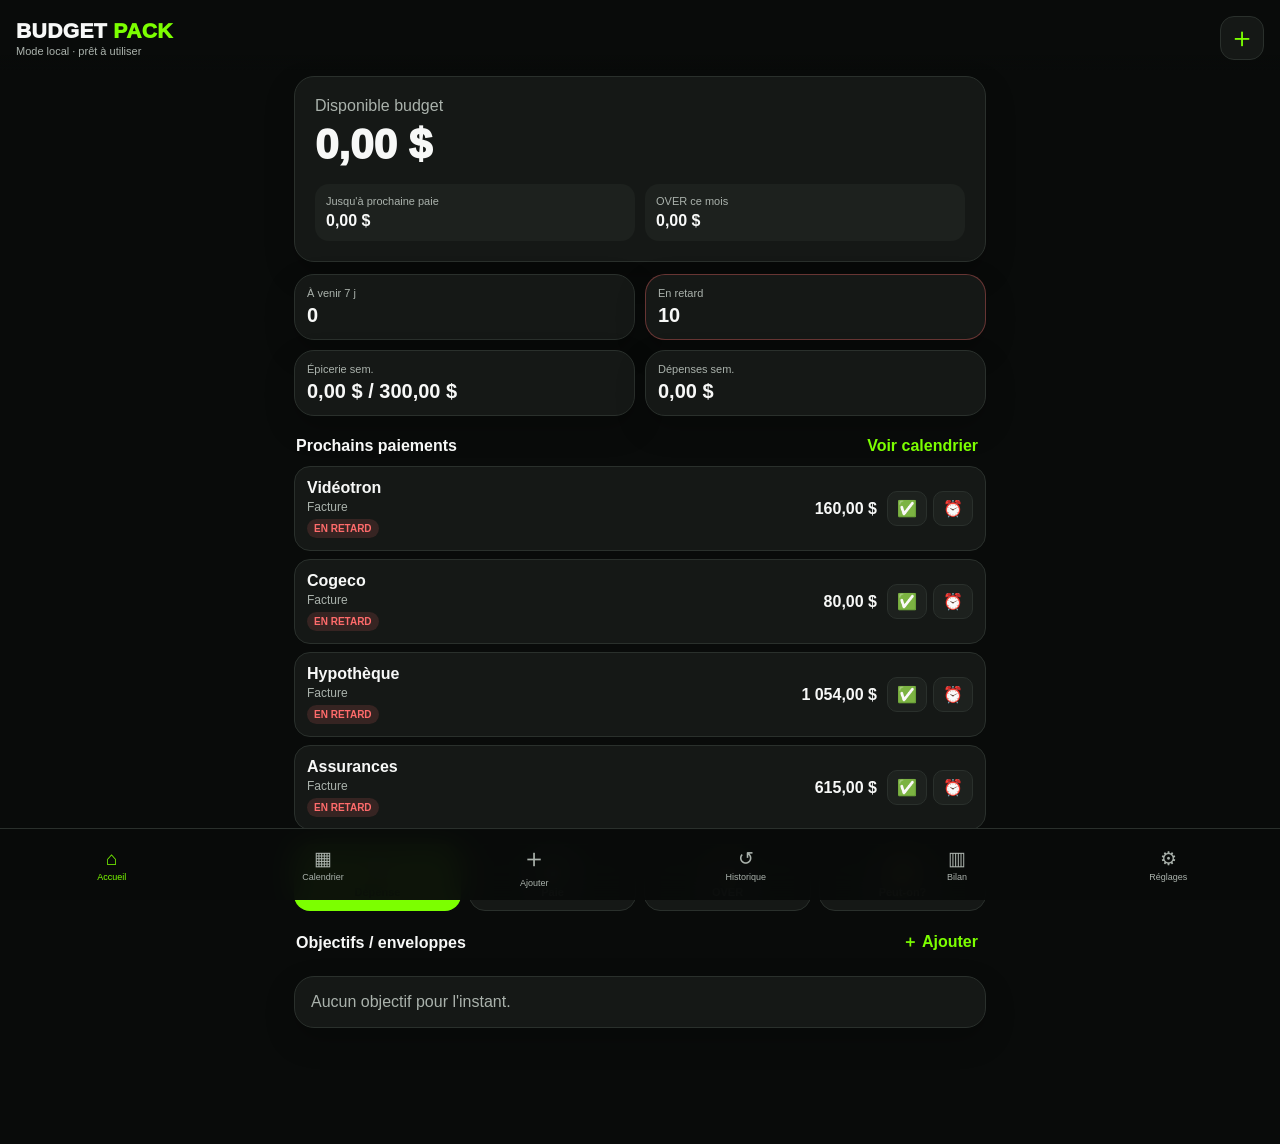
==== index.html @ ddf762c3 "Add files via upload" ====
<!doctype html>
<html lang="fr">
<head>
  <meta charset="utf-8">
  <meta name="viewport" content="width=device-width,initial-scale=1,viewport-fit=cover">
  <meta name="theme-color" content="#090b0a">
  <title>BUDGET PACK</title>
  <link rel="manifest" href="manifest.webmanifest">
  <link rel="apple-touch-icon" href="icon-192.png">
  <link rel="stylesheet" href="styles.css">
  <script src="https://cdn.onesignal.com/sdks/web/v16/OneSignalSDK.page.js" defer></script>
</head>
<body>
  <header class="topbar">
    <div>
      <div class="brand">BUDGET <span>PACK</span></div>
      <div id="syncLine" class="tiny">Mode local · prêt à utiliser</div>
    </div>
    <button class="iconBtn" id="quickExpenseBtn" aria-label="Ajouter une dépense">＋</button>
  </header>

  <main>
    <section class="page active" id="homePage">
      <div id="overdraftCard"></div>
      <div class="heroCard">
        <div class="muted">Disponible budget</div>
        <div class="heroAmount" id="budgetBalance">$0</div>
        <div class="heroGrid">
          <div><span>Jusqu'à prochaine paie</span><strong id="availableUntilPay">$0</strong></div>
          <div><span>OVER ce mois</span><strong id="overThisMonth">$0</strong></div>
        </div>
      </div>

      <div class="stats4">
        <div class="miniCard"><span>À venir 7 j</span><strong id="bills7">0</strong></div>
        <div class="miniCard dangerSoft"><span>En retard</span><strong id="lateCount">0</strong></div>
        <div class="miniCard"><span>Épicerie sem.</span><strong id="groceryWeek">$0</strong></div>
        <div class="miniCard"><span>Dépenses sem.</span><strong id="spendWeek">$0</strong></div>
      </div>

      <div class="sectionTitle"><span>Prochains paiements</span><button class="linkBtn" data-go="calendarPage">Voir calendrier</button></div>
      <div id="homeBills" class="stack"></div>

      <div class="actionGrid">
        <button class="actionBtn primary" data-add="expense">💸<span>Dépense</span></button>
        <button class="actionBtn" data-add="income">💵<span>Paie</span></button>
        <button class="actionBtn" data-add="over">⚡<span>OVER</span></button>
        <button class="actionBtn" id="affordBtn">🤔<span>Peut-on?</span></button>
      </div>
      <div class="sectionTitle"><span>Objectifs / enveloppes</span><button class="linkBtn" data-add="goal">＋ Ajouter</button></div>
      <div id="homeGoals" class="stack"></div>
    </section>

    <section class="page" id="calendarPage">
      <div class="sectionTitle"><span>Calendrier</span><button class="smallBtn" id="addBillBtn">＋ Facture</button></div>
      <div class="segmented" id="calendarRange">
        <button class="active" data-days="14">14 jours</button>
        <button data-days="31">31 jours</button>
        <button data-days="62">2 mois</button>
      </div>
      <div id="calendarList" class="timeline"></div>
    </section>

    <section class="page" id="addPage">
      <div class="sectionTitle"><span>Ajouter</span></div>
      <div class="bigAddList">
        <button data-add="expense">💸 Ajouter une dépense <b>→</b></button>
        <button data-add="income">💵 Ajouter une paie <b>→</b></button>
        <button data-add="over">⚡ Ajouter de l'OVER <b>→</b></button>
        <button data-add="bill">🧾 Ajouter une facture <b>→</b></button>
        <button data-add="goal">🎯 Ajouter un objectif <b>→</b></button>
      </div>
      <div class="card">
        <h3>Dépenses rapides</h3>
        <div id="quickMerchants" class="chips"></div>
      </div>
    </section>

    <section class="page" id="historyPage">
      <div class="sectionTitle"><span>Historique</span></div>
      <div class="segmented" id="historyFilter">
        <button class="active" data-filter="all">Tout</button>
        <button data-filter="expense">Dépenses</button>
        <button data-filter="income">Paies</button>
        <button data-filter="bill">Factures</button>
      </div>
      <div id="historyList" class="stack"></div>
    </section>

    <section class="page" id="summaryPage">
      <div class="sectionTitle"><span>Bilan mensuel</span></div>
      <div class="monthNav">
        <button id="prevMonth">‹</button><strong id="summaryMonth"></strong><button id="nextMonth">›</button>
      </div>
      <div id="summaryCards" class="summaryGrid"></div>
      <div class="card"><h3>Catégories</h3><div id="categoryBreakdown"></div></div>
      <button class="fullBtn primary" id="shareSummary">🤖 Analyser mon mois avec ChatGPT</button>
      <button class="fullBtn" id="exportBtn">📤 Exporter mes données</button>
    </section>

    <section class="page" id="settingsPage">
      <div class="sectionTitle"><span>Paramètres</span></div>

      <div class="card">
        <h3>Compte budget</h3>
        <label>Solde de départ<input id="startBalance" inputmode="decimal" type="number" step="0.01"></label>
        <label>Date du solde<input id="startBalanceDate" type="date"></label>
        <label>Découvert autorisé<input id="overdraftLimit" inputmode="decimal" type="number" step="1"></label>
        <label>Budget épicerie / semaine<input id="groceryBudget" inputmode="decimal" type="number" step="1"></label>
      </div>

      <div class="card">
        <h3>Budgets par catégorie</h3>
        <div id="categoryBudgetList"></div>
        <button id="addCategoryBudgetBtn" class="fullBtn">＋ Ajouter un budget mensuel</button>
      </div>

      <div class="card">
        <h3>Rappels anti-oubli</h3>
        <label class="switchRow"><span>Résumé le dimanche</span><input id="sundayReminder" type="checkbox"></label>
        <label class="switchRow"><span>Rappel la veille</span><input id="dayBeforeReminder" type="checkbox"></label>
        <label class="switchRow"><span>Rappel quotidien si en retard</span><input id="lateReminder" type="checkbox"></label>
        <label>Heure des rappels<input id="reminderHour" type="number" min="0" max="23"></label>
      </div>

      <div class="card">
        <h3>Historique</h3>
        <select id="historyMonths">
          <option value="12">12 mois détaillés</option>
          <option value="24">24 mois détaillés</option>
          <option value="always">Toujours</option>
        </select>
        <p class="muted small">Les mois plus vieux sont archivés en résumé plutôt qu'effacés.</p>
      </div>

      <div class="card">
        <h3>Apparence — personnelle à ce téléphone</h3>
        <div class="themeGrid">
          <button data-theme="beast">🟢 BEAST</button><button data-theme="rose">🌸 Rose</button>
          <button data-theme="violet">💜 Violet</button><button data-theme="blue">🌊 Bleu</button>
          <button data-theme="light">🤍 Clair</button><button data-theme="dark">🌑 Noir</button>
        </div>
        <label>Couleur personnalisée<input id="customAccent" type="color" value="#7CFF00"></label>
      </div>

      <div class="card">
        <h3>Budget partagé iPhone + Samsung</h3>
        <div id="cloudStatus" class="statusBox">Pas encore connecté — l'app fonctionne localement.</div>
        <label>Adresse du serveur gratuit Cloudflare<input id="apiUrl" placeholder="https://budget-pack-api....workers.dev"></label>
        <label>Ton prénom / nom affiché<input id="memberName" placeholder="Francis"></label>
        <div class="twoBtns">
          <button id="createFamilyBtn" class="fullBtn primary">Créer notre budget partagé</button>
          <button id="leaveCloudBtn" class="fullBtn">Déconnecter ce téléphone</button>
        </div>
        <label>Code pour rejoindre<input id="joinCode" maxlength="8" placeholder="ABC123"></label>
        <button id="joinFamilyBtn" class="fullBtn">Rejoindre le budget</button>
      </div>

      <div class="card">
        <h3>Notifications</h3>
        <label>OneSignal App ID<input id="oneSignalAppId" placeholder="xxxxxxxx-xxxx-xxxx-xxxx-xxxxxxxxxxxx"></label>
        <button id="enablePushBtn" class="fullBtn primary">🔔 Activer les notifications</button>
        <p class="muted small">Sur iPhone, l'app doit être ajoutée à l'écran d'accueil pour recevoir le Web Push.</p>
      </div>

      <div class="card">
        <h3>Gestion</h3>
        <button id="seedBtn" class="fullBtn">Remettre les factures de départ</button>
        <button id="importBtn" class="fullBtn">📥 Importer une sauvegarde</button>
        <input id="importFile" type="file" accept="application/json" hidden>
      </div>
    </section>
  </main>

  <nav class="bottomNav">
    <button class="active" data-page="homePage">⌂<span>Accueil</span></button>
    <button data-page="calendarPage">▦<span>Calendrier</span></button>
    <button data-page="addPage" class="navAdd">＋<span>Ajouter</span></button>
    <button data-page="historyPage">↺<span>Historique</span></button>
    <button data-page="summaryPage">▥<span>Bilan</span></button>
    <button data-page="settingsPage">⚙<span>Réglages</span></button>
  </nav>

  <div class="modalBackdrop hidden" id="modalBackdrop">
    <div class="modal" id="modal"></div>
  </div>
  <div id="toast" class="toast hidden"></div>

  <script src="app.js"></script>
</body>
</html>
---- styles.css ----
:root{
  --bg:#090b0a;--card:#151816;--card2:#1d211e;--line:#2a302c;--text:#f7f8f7;--muted:#aab2ac;
  --accent:#7CFF00;--accentText:#081000;--danger:#ff6b6b;--warn:#ffb84d;--ok:#63d987;--shadow:0 12px 30px rgba(0,0,0,.22)
}
*{box-sizing:border-box}html{background:var(--bg)}body{margin:0;background:var(--bg);color:var(--text);font-family:-apple-system,BlinkMacSystemFont,"Segoe UI",sans-serif;padding-bottom:92px;min-height:100vh}
button,input,select,textarea{font:inherit}button{cursor:pointer}.topbar{position:sticky;top:0;z-index:20;display:flex;justify-content:space-between;align-items:center;padding:16px 16px 10px;background:linear-gradient(var(--bg) 78%,transparent)}
.brand{font-weight:950;letter-spacing:.4px;font-size:21px}.brand span{color:var(--accent)}.tiny{font-size:11px;color:var(--muted);margin-top:2px}.iconBtn{width:44px;height:44px;border-radius:14px;border:1px solid var(--line);background:var(--card);color:var(--accent);font-size:28px}
main{max-width:720px;margin:auto;padding:6px 14px 24px}.page{display:none}.page.active{display:block}.heroCard,.card,.miniCard{background:var(--card);border:1px solid var(--line);border-radius:20px;box-shadow:var(--shadow)}.heroCard{padding:20px;margin-bottom:12px}.muted{color:var(--muted)}.small{font-size:12px}.heroAmount{font-size:42px;font-weight:950;line-height:1.1;margin:7px 0 16px}.heroGrid{display:grid;grid-template-columns:1fr 1fr;gap:10px}.heroGrid div{background:var(--card2);border-radius:14px;padding:11px}.heroGrid span,.miniCard span{display:block;color:var(--muted);font-size:11px;margin-bottom:5px}.heroGrid strong{font-size:16px}.stats4{display:grid;grid-template-columns:1fr 1fr;gap:10px}.miniCard{padding:12px}.miniCard strong{font-size:20px}.dangerSoft{border-color:rgba(255,107,107,.35)}.sectionTitle{display:flex;justify-content:space-between;align-items:center;margin:20px 2px 10px;font-weight:900}.linkBtn,.smallBtn{border:0;background:transparent;color:var(--accent);font-weight:800}.smallBtn{background:var(--card);border:1px solid var(--line);padding:8px 10px;border-radius:12px}.stack{display:flex;flex-direction:column;gap:8px}.billRow,.historyRow,.timelineRow{background:var(--card);border:1px solid var(--line);border-radius:16px;padding:12px;display:flex;align-items:center;gap:10px}.billMain,.historyMain{min-width:0;flex:1}.billTitle,.historyTitle{font-weight:800;white-space:nowrap;overflow:hidden;text-overflow:ellipsis}.sub{font-size:12px;color:var(--muted);margin-top:3px}.amount{font-weight:900;white-space:nowrap}.badge{display:inline-block;font-size:10px;font-weight:900;border-radius:999px;padding:4px 7px;margin-top:5px;background:var(--card2);color:var(--muted)}.badge.red{background:rgba(255,107,107,.14);color:var(--danger)}.badge.orange{background:rgba(255,184,77,.14);color:var(--warn)}.badge.green{background:rgba(99,217,135,.14);color:var(--ok)}.rowActions{display:flex;gap:6px}.rowActions button{border:1px solid var(--line);background:var(--card2);color:var(--text);border-radius:10px;padding:7px 9px}.actionGrid{display:grid;grid-template-columns:1fr 1fr 1fr 1fr;gap:8px;margin-top:14px}.actionBtn{border:1px solid var(--line);background:var(--card);color:var(--text);border-radius:16px;padding:12px 6px;font-size:21px}.actionBtn span{display:block;font-size:11px;margin-top:5px;font-weight:800}.primary{background:var(--accent)!important;color:var(--accentText)!important;border-color:transparent!important;font-weight:900}.segmented{display:flex;background:var(--card);border:1px solid var(--line);padding:4px;border-radius:14px;overflow:auto}.segmented button{flex:1;border:0;background:transparent;color:var(--muted);padding:8px;border-radius:10px;white-space:nowrap}.segmented button.active{background:var(--card2);color:var(--text);font-weight:850}.timeline{margin-top:12px;display:flex;flex-direction:column;gap:8px}.timelineDate{width:56px;text-align:center;font-weight:900;font-size:12px}.timelineDate b{display:block;font-size:20px}.bigAddList{display:flex;flex-direction:column;gap:8px}.bigAddList button{border:1px solid var(--line);background:var(--card);color:var(--text);padding:17px;border-radius:16px;text-align:left;font-weight:850;font-size:16px;display:flex;justify-content:space-between}.card{padding:16px;margin-top:12px}.card h3{margin:0 0 13px}.chips{display:flex;flex-wrap:wrap;gap:8px}.chip{border:1px solid var(--line);background:var(--card2);color:var(--text);border-radius:999px;padding:9px 11px;font-size:12px}.monthNav{display:grid;grid-template-columns:44px 1fr 44px;align-items:center;text-align:center;margin:5px 0 12px}.monthNav button{border:1px solid var(--line);background:var(--card);color:var(--text);border-radius:12px;font-size:24px}.summaryGrid{display:grid;grid-template-columns:1fr 1fr;gap:9px}.summaryCell{background:var(--card);border:1px solid var(--line);border-radius:16px;padding:13px}.summaryCell span{font-size:11px;color:var(--muted);display:block}.summaryCell strong{display:block;margin-top:5px;font-size:20px}.catRow{margin:10px 0}.catTop{display:flex;justify-content:space-between;font-size:12px}.bar{height:7px;background:var(--card2);border-radius:999px;overflow:hidden;margin-top:5px}.bar i{display:block;height:100%;background:var(--accent);border-radius:999px}.fullBtn{width:100%;border:1px solid var(--line);background:var(--card);color:var(--text);padding:13px;border-radius:14px;margin-top:8px;font-weight:850}.twoBtns{display:grid;grid-template-columns:1fr 1fr;gap:8px}label{display:block;color:var(--muted);font-size:12px;margin:10px 0}input,select,textarea{width:100%;margin-top:6px;border:1px solid var(--line);background:var(--card2);color:var(--text);border-radius:12px;padding:12px;outline:none}textarea{min-height:86px;resize:vertical}.switchRow{display:flex;align-items:center;justify-content:space-between;gap:12px}.switchRow input{width:auto;transform:scale(1.15);margin:0}.themeGrid{display:grid;grid-template-columns:1fr 1fr;gap:8px}.themeGrid button{border:1px solid var(--line);background:var(--card2);color:var(--text);border-radius:12px;padding:11px}.statusBox{padding:10px;border-radius:12px;background:var(--card2);font-size:12px;color:var(--muted)}.overdraft{border:1px solid rgba(255,107,107,.5);background:rgba(255,107,107,.1);border-radius:16px;padding:13px;margin-bottom:10px}.overdraft strong{color:var(--danger)}.bottomNav{position:fixed;left:0;right:0;bottom:0;z-index:30;display:grid;grid-template-columns:repeat(6,1fr);padding:7px max(6px,env(safe-area-inset-left)) calc(7px + env(safe-area-inset-bottom));background:rgba(9,11,10,.96);border-top:1px solid var(--line);backdrop-filter:blur(14px)}.bottomNav button{border:0;background:transparent;color:var(--muted);font-size:19px;padding:5px 1px}.bottomNav button span{display:block;font-size:9px;margin-top:2px}.bottomNav button.active{color:var(--accent)}.navAdd{font-size:26px!important}.modalBackdrop{position:fixed;inset:0;background:rgba(0,0,0,.72);z-index:50;display:flex;align-items:flex-end;justify-content:center}.modalBackdrop.hidden,.toast.hidden{display:none}.modal{width:min(720px,100%);max-height:88vh;overflow:auto;background:var(--bg);border:1px solid var(--line);border-radius:22px 22px 0 0;padding:16px 16px calc(18px + env(safe-area-inset-bottom))}.modalHeader{display:flex;justify-content:space-between;align-items:center}.modalHeader h2{margin:0}.closeBtn{border:0;background:var(--card);color:var(--text);width:38px;height:38px;border-radius:12px}.formGrid{display:grid;grid-template-columns:1fr 1fr;gap:8px}.formGrid .span2{grid-column:1/-1}.toast{position:fixed;z-index:80;left:50%;bottom:100px;transform:translateX(-50%);background:var(--text);color:var(--bg);border-radius:999px;padding:10px 14px;font-size:12px;font-weight:850;box-shadow:var(--shadow)}.dangerText{color:var(--danger)!important}.okText{color:var(--ok)!important}.warnText{color:var(--warn)!important}
@media(max-width:430px){.heroAmount{font-size:37px}.actionGrid{grid-template-columns:1fr 1fr 1fr 1fr}.actionBtn{font-size:19px;padding:11px 3px}.bottomNav button span{font-size:8px}.twoBtns{grid-template-columns:1fr}}
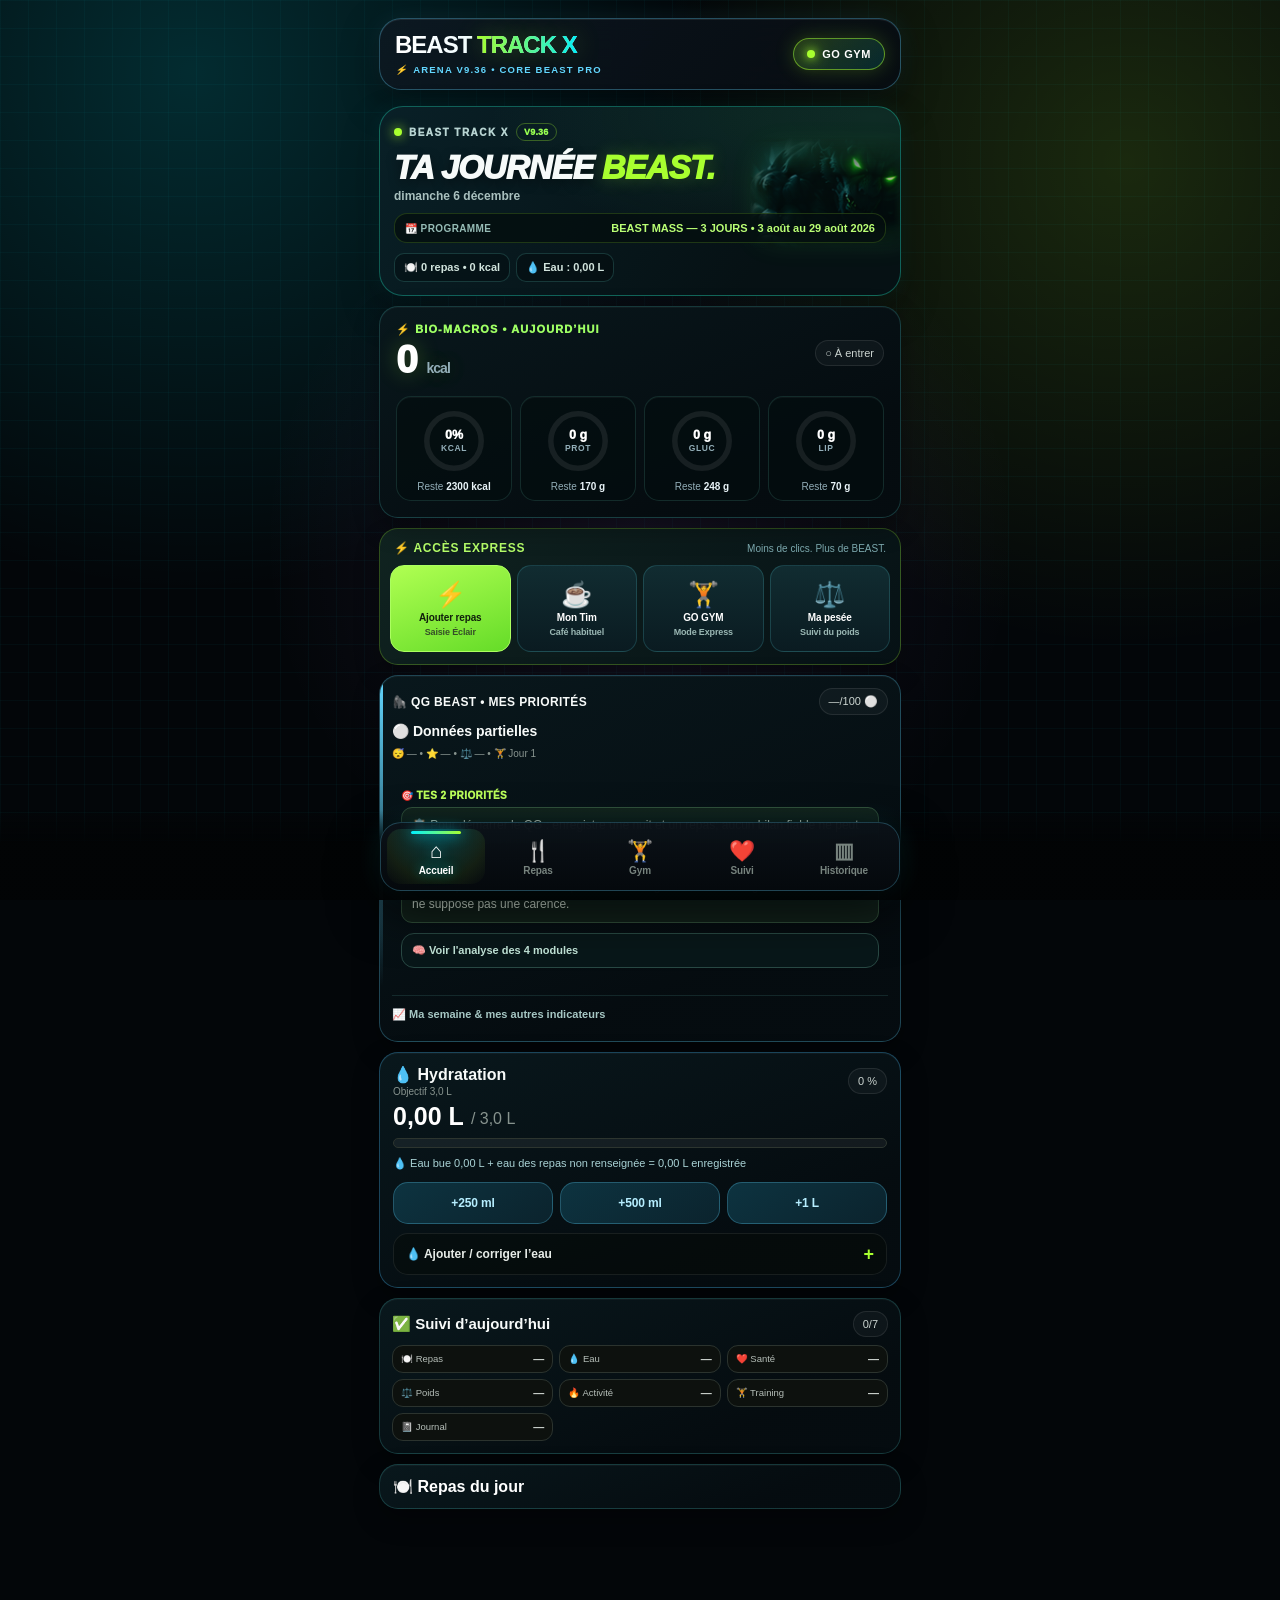
==== commit dfb98836: "Add files via upload" ====
--- a/index.html
+++ b/index.html
@@ -1,191 +1,10095 @@
 <!doctype html>
 <html lang="fr">
 <head>
-  <meta charset="utf-8">
-  <meta name="viewport" content="width=device-width,initial-scale=1,viewport-fit=cover">
-  <meta name="theme-color" content="#090b0a">
-  <title>BUDGET PACK</title>
-  <link rel="manifest" href="manifest.webmanifest">
-  <link rel="apple-touch-icon" href="icon-192.png">
-  <link rel="stylesheet" href="styles.css">
-  <script src="https://cdn.onesignal.com/sdks/web/v16/OneSignalSDK.page.js" defer></script>
-</head>
+<meta charset="utf-8">
+<meta name="viewport" content="width=device-width,initial-scale=1,viewport-fit=cover">
+<meta name="theme-color" content="#090b0a">
+<meta name="apple-mobile-web-app-title" content="BEAST TRACK">
+<meta name="mobile-web-app-capable" content="yes">
+<meta name="apple-mobile-web-app-capable" content="yes">
+<link rel="icon" type="image/png" href="./beast-icon.png?v=729">
+<link rel="apple-touch-icon" href="./beast-icon.png?v=729">
+<title>BEAST TRACK X — V9.36 CORE DANS ACTIVITÉS + BILANS</title>
+<!-- Lecteur code-barres gratuit chargé seulement à l’ouverture du scanner : saisie locale autonome. -->
+<style>
+:root{--blue:#49a7ff;--orange:#ffad3c;--red:#ff7d7d}
+*{box-sizing:border-box}body{margin:0;font-family:-apple-system,BlinkMacSystemFont,"Segoe UI",sans-serif}
+.app{margin:auto;min-height:100vh;padding:calc(18px + env(safe-area-inset-top)) 16px calc(98px + env(safe-area-inset-bottom))}
+h1{font-size:28px;margin:0 0 20px;font-weight:900}h1 span{color:var(--green)}h2{font-size:23px;margin:8px 0 14px}h3{margin:0 0 10px}
+.muted{color:var(--muted)}.big{font-weight:900;color:var(--green)}
+.macros{display:grid;grid-template-columns:repeat(3,1fr);margin-top:12px}.macro{border:1px solid #272c29;text-align:center}.macro b{display:block;margin-top:4px;font-size:18px}
+input,select,textarea{width:100%;margin-top:6px;font:inherit}
+textarea{min-height:118px;resize:vertical}
+label{display:block;font-size:12px;color:var(--muted);margin-top:10px}
+button,.btnlabel{width:100%;border:0;padding:14px;margin-top:12px;background:linear-gradient(90deg,var(--green),#9dff3c);color:#0a0c0a;text-align:center;display:block}.danger{border:1px solid #573030}
+.page{display:none}.page.active{display:block}
+.meal{display:flex;justify-content:space-between;gap:10px;border-bottom:1px solid #292f2b}.meal:last-child{border-bottom:0}
+.mealThumb{width:52px;height:52px;object-fit:cover;border:1px solid #2b312d;flex:none}
+.mealLeft{display:flex;gap:10px;align-items:center;min-width:0}.mealTxt{min-width:0}.mealTxt div{white-space:nowrap;overflow:hidden;text-overflow:ellipsis}
+nav{position:fixed;left:0;right:0;bottom:0;z-index:30}
+.nav{max-width:520px;margin:auto;display:grid}.nav button{margin:0}.nav i{font-style:normal;display:block}
+.photo{border:1px dashed #465047;border-radius:16px;padding:14px;text-align:center}.photo img{width:100%;max-height:330px;object-fit:cover;border-radius:14px;margin-top:12px;display:none}
+.photoActions{display:grid;grid-template-columns:1fr 1fr;gap:9px}.photoActions .btnlabel{margin-top:10px}.hiddenInput{display:none}
+#reader{width:100%;overflow:hidden;border-radius:16px;margin-top:12px;background:#0e100f}#reader video{border-radius:16px}
+.status{margin-top:10px;padding:10px;border-radius:12px;background:#101310;border:1px solid #2c332e;color:var(--muted);font-size:13px;line-height:1.35}
+.product{margin-top:12px;padding:13px;border-radius:14px;background:#101310;border:1px solid #2d342f;display:none}
+.two{display:grid;grid-template-columns:1fr 1fr;gap:9px}.three{display:grid;grid-template-columns:repeat(3,1fr);gap:8px}
+canvas{width:100%;height:170px;background:#0f1210;border-radius:14px}
+.toast{position:fixed;left:50%;bottom:104px;transform:translateX(-50%);padding:11px 14px;display:none;z-index:50;max-width:88%;text-align:center}
+.smallbtn{width:auto;padding:8px 10px;margin:0;border-radius:10px;font-size:12px}
+.note{font-size:12px;line-height:1.45;color:#bdc4bf;margin-top:10px}
+.step{display:flex;gap:10px;align-items:flex-start;padding:10px 0;border-bottom:1px solid #282e2a}.step:last-child{border-bottom:0}
+.num{width:28px;height:28px;border-radius:50%;display:grid;place-items:center;background:#26311f;color:var(--green);font-weight:900;flex:none}
+.codehint{font-family:ui-monospace,SFMono-Regular,Menlo,monospace;font-size:12px;background:#0d100e;border:1px solid #28302a;border-radius:10px;padding:10px;overflow-wrap:anywhere;color:#d8e1da}
+
+/* Training V7 */
+.row{display:flex;align-items:center;gap:10px}.between{justify-content:space-between}
+.seg{display:grid;grid-template-columns:1fr 1fr;gap:7px;border:1px solid #29302b;border-radius:15px;margin-top:10px}
+.seg button{margin:0;padding:11px 8px}
+.seg button.active{border:1px solid #3e5c2f}
+.dayTabs{display:flex;overflow:auto;padding:4px 0 8px;scrollbar-width:none}.dayTabs::-webkit-scrollbar{display:none}
+.dayTabs button{width:auto;white-space:nowrap;margin:0;padding:10px 13px}
+.exerciseCard{padding:14px;margin-bottom:12px}.exerciseMeta{margin-top:3px}
+
+.exerciseQuickInfo{margin-top:8px;display:flex;align-items:center;justify-content:space-between;gap:10px;padding:2px 0 4px;border:0;border-radius:0;background:transparent}
+.exerciseQuickTarget{display:flex;align-items:center;gap:10px;min-width:0}.exerciseQuickTarget svg{width:40px;height:40px;flex:0 0 40px}
+.exerciseQuickLabel{font-weight:900;white-space:nowrap;overflow:hidden;text-overflow:ellipsis}
+
+.realTarget{
+  position:relative;width:44px;height:44px;flex:0 0 44px;
+  overflow:hidden;border-radius:9px;background:#080b09;
+  border:1px solid #303832;box-shadow:inset 0 0 10px rgba(0,0,0,.7)
+}
+.realTarget img{
+  position:absolute;max-width:none;filter:grayscale(1) brightness(.65) contrast(1.35);
+  pointer-events:none;user-select:none
+}
+.realTarget.upper img{width:68px;height:auto;left:-12px;top:-1px}
+.realTarget.lower img{width:61px;height:auto;left:-8.5px;top:-44px}
+.realTarget.photoChest img{width:61px;height:auto;left:-8px;top:-6px;filter:none}
+.realTarget.photoShoulders img{width:62px;height:auto;left:-8px;top:-6px;filter:none}
+.realTarget.photoChest .hot,.realTarget.photoShoulders .hot{opacity:.88;filter:drop-shadow(0 0 2px rgba(255,72,55,.6));mix-blend-mode:screen}
+.realTarget .hot{
+  position:absolute;display:block;background:linear-gradient(135deg,#ff9a60,#ff443c);
+  opacity:.92;filter:drop-shadow(0 0 3px rgba(255,72,55,.78));
+  mix-blend-mode:screen
+}
+.realTarget .chestU{left:9px;top:15px;width:26px;height:8px;border-radius:50% 50% 42% 42%}
+.realTarget .chestM{left:8px;top:18px;width:28px;height:10px;border-radius:48%}
+.realTarget .shL{left:4px;top:14px;width:8px;height:9px;border-radius:55% 45% 50% 50%}
+.realTarget .shR{right:4px;top:14px;width:8px;height:9px;border-radius:45% 55% 50% 50%}
+.realTarget .armL{left:2px;top:21px;width:6px;height:11px;border-radius:55%}
+.realTarget .armR{right:2px;top:21px;width:6px;height:11px;border-radius:55%}
+.realTarget .foreL{left:2px;top:31px;width:5px;height:8px;border-radius:50%}
+.realTarget .foreR{right:2px;top:31px;width:5px;height:8px;border-radius:50%}
+.realTarget .upperBack{left:9px;top:14px;width:26px;height:9px;border-radius:45%}
+.realTarget .latL{left:7px;top:19px;width:8px;height:15px;border-radius:48% 35% 55% 48%}
+.realTarget .latR{right:7px;top:19px;width:8px;height:15px;border-radius:35% 48% 48% 55%}
+.realTarget .lowBack{left:14px;top:29px;width:16px;height:8px;border-radius:35%}
+.realTarget .abs{left:15px;top:23px;width:14px;height:14px;border-radius:30%}
+.realTarget .gluteL{left:10px;top:9px;width:10px;height:8px;border-radius:50%}
+.realTarget .gluteR{right:10px;top:9px;width:10px;height:8px;border-radius:50%}
+.realTarget .quadL{left:10px;top:13px;width:8px;height:18px;border-radius:45%}
+.realTarget .quadR{right:10px;top:13px;width:8px;height:18px;border-radius:45%}
+.realTarget .hamL{left:10px;top:13px;width:8px;height:18px;border-radius:45%}
+.realTarget .hamR{right:10px;top:13px;width:8px;height:18px;border-radius:45%}
+.realTarget .addL{left:17px;top:13px;width:4px;height:17px;border-radius:50%}
+.realTarget .addR{right:17px;top:13px;width:4px;height:17px;border-radius:50%}
+.realTarget .abdL{left:7px;top:10px;width:8px;height:10px;border-radius:55%}
+.realTarget .abdR{right:7px;top:10px;width:8px;height:10px;border-radius:55%}
+.realTarget .calfL{left:11px;top:29px;width:7px;height:13px;border-radius:50%}
+.realTarget .calfR{right:11px;top:29px;width:7px;height:13px;border-radius:50%}
+
+.realTarget.realPhoto img{
+  position:absolute!important;inset:0!important;
+  width:100%!important;height:100%!important;
+  object-fit:cover!important;filter:none!important;
+  max-width:none!important
+}
+
+
+.exerciseVideoBtn{width:auto;margin:0;padding:6px 10px;border-radius:10px;background:transparent;border:1px solid #323a35;color:#dfe4e0;font-size:12px;font-weight:900;white-space:nowrap}
+.exerciseTitleBlock{display:flex;flex-direction:column;gap:2px;min-width:0}
+.exerciseHeadActions{display:flex;align-items:center;gap:8px}
+.exerciseTopVideoBtn{width:auto;margin:0;padding:6px 10px;border-radius:10px;background:transparent;border:1px solid #323a35;color:#dfe4e0;font-size:12px;font-weight:900;white-space:nowrap}
+.exerciseStats{font-size:12px;margin-top:9px}
+
+.beastRankCard{margin-top:8px;padding:9px 10px;border-radius:12px;border:1px solid #4e451c;line-height:1.35}
+.beastRankTop{display:flex;align-items:center;justify-content:space-between;gap:8px}
+.beastRankName{font-weight:900}
+.beastRankMeta{font-size:10px;color:#cbd2cd;margin-top:3px}
+.beastRankBar{border-radius:999px;overflow:hidden;margin-top:7px}
+.beastRankBar i{display:block;height:100%}
+.beastRankNext{font-size:9px;color:var(--muted);margin-top:5px}
+
+
+.exerciseInfoBtn{
+  width:100%;margin-top:9px;padding:10px 12px;border-radius:13px;
+  border:1px solid #304034;background:#0d120e;color:var(--green);
+  font-weight:900;font-size:12px;display:flex;align-items:center;
+  justify-content:space-between;box-shadow:none
+}
+.exerciseInfoBtn:active{transform:scale(.995)}
+.exerciseInfoModal{
+  position:fixed;inset:0;z-index:9999;background:rgba(0,0,0,.78);
+  display:none;align-items:flex-end;justify-content:center;
+  padding:18px 10px max(18px,env(safe-area-inset-bottom));
+  backdrop-filter:blur(4px)
+}
+.exerciseInfoModal.show{display:flex}
+.exerciseInfoSheet{
+  width:min(680px,100%);max-height:88vh;overflow:auto;
+  background:linear-gradient(180deg,#111612,#090c0a);
+  border:1px solid #3b4c3e;border-radius:22px;padding:14px;
+  box-shadow:0 -15px 50px rgba(0,0,0,.55)
+}
+.exerciseInfoSheetHead{
+  position:sticky;top:-14px;z-index:2;margin:-14px -14px 12px;
+  padding:14px;background:rgba(12,16,13,.96);border-bottom:1px solid #273129;
+  display:flex;align-items:center;justify-content:space-between;gap:10px
+}
+.exerciseInfoSheetTitle{font-weight:1000;font-size:17px;line-height:1.15}
+.exerciseInfoClose{
+  width:38px;height:38px;border-radius:50%;padding:0;margin:0;
+  background:#171d18;border:1px solid #39443b;color:#fff;font-size:19px
+}
+.exerciseDemoCard,.exerciseTargetCard{
+  border:1px solid #2d382f;border-radius:16px;padding:10px;background:#0e120f
+}
+.exerciseDemoHead{display:flex;align-items:center;justify-content:space-between;gap:8px;margin-bottom:8px}
+.exerciseDemoHead b{font-size:12px}
+.exerciseDemoBadge{font-size:10px;color:#cbd2cd;border:1px solid #354038;border-radius:999px;padding:4px 7px}
+.exerciseDemo{position:relative;width:100%;aspect-ratio:16/10;border-radius:13px;overflow:hidden;background:#070907;border:1px solid #202721}
+.exerciseDemo img{width:100%;height:100%;display:block;object-fit:contain;background:#070907}
+.exerciseDemoFallback{width:100%;height:100%;display:grid;place-items:center;background:linear-gradient(180deg,#0d120e,#090c0a);color:#dfe4e0;font-size:12px;text-align:center;padding:10px}
+.exerciseDemoPulse{position:absolute;left:10px;bottom:10px;background:rgba(0,0,0,.72);border:1px solid #486239;color:var(--green);font-weight:900;font-size:10px;padding:5px 8px;border-radius:999px}
+.exerciseTargetCard{margin-top:10px}
+.exerciseTargetTop{display:flex;align-items:center;justify-content:space-between;gap:8px;margin-bottom:8px}
+.exerciseTargetBody{display:grid;grid-template-columns:145px 1fr;gap:12px;align-items:center}
+.exerciseMuscleSvg{width:145px;height:145px;border-radius:13px;background:#090b0a;border:1px solid #202721}
+.zoneTags{display:flex;flex-wrap:wrap;gap:6px;margin:8px 0 0}
+.zoneTag{font-size:10px;padding:5px 8px;border-radius:999px;background:#162116;border:1px solid #355136;color:#e9f7e4}
+.exerciseTargetText{font-size:12px;line-height:1.48;color:#d9dedb}
+.exerciseTargetText strong{color:var(--green)}
+.exerciseCue{margin-top:9px;padding:10px 11px;border-radius:13px;background:#101310;border:1px solid #2c332e;font-size:11px;line-height:1.45}
+.exerciseCue strong{color:var(--green)}
+@media(max-width:430px){
+  .exerciseTargetBody{grid-template-columns:120px 1fr;gap:9px}
+  .exerciseMuscleSvg{width:120px;height:120px}
+}
+
+
+
+.exerciseAthleteSwitch{display:grid;grid-template-columns:1fr 1fr;gap:4px;border:1px solid #303831;border-radius:999px;padding:3px;min-width:135px}
+.exerciseAthleteSwitch button{margin:0;padding:7px 9px;border-radius:999px;font-size:11px}
+.exerciseAthleteSwitch button.active{border:1px solid #41612f}
+
+.setHeader,.setRow{display:grid;grid-template-columns:42px 1fr 1fr;gap:8px;align-items:center}.setRow input{margin:0}.setNo{text-align:center}
+.timer{display:grid;grid-template-columns:repeat(3,1fr);gap:7px;margin-top:10px}.timer button{margin:0;padding:10px 6px;background:#202520;color:white;border:1px solid #343b36}.timerDisplay{text-align:center;font-size:26px;font-weight:900;color:var(--green);margin-top:9px}
+.historyWorkout{padding:12px 0;border-bottom:1px solid #292f2b}.historyWorkout:last-child{border-bottom:0}.historyWorkout summary{cursor:pointer;list-style:none}.historyWorkout summary::-webkit-details-marker{display:none}
+.historyExercise{padding:8px 0;border-top:1px solid #252b27;margin-top:8px}.pill{display:inline-block;font-size:11px}
+.importHelp{font-size:11px;line-height:1.45;color:#b6beb8;margin-top:8px}.memoryBar{height:7px;border-radius:999px;background:#0e110f;border:1px solid #292f2b;overflow:hidden;margin-top:8px}.memoryBar i{display:block;height:100%;width:0;background:var(--green)}
+
+/* Supersets */
+.supersetGroup{border:2px solid #4d702f;background:#11160f;border-radius:20px;padding:10px;margin-bottom:14px}
+.supersetHead{display:flex;justify-content:space-between;align-items:center;gap:8px;padding:2px 3px 10px}
+.supersetBadge{display:inline-block;background:#263b1d;border:1px solid #577f38;color:var(--green);border-radius:999px;padding:6px 10px;font-size:12px;font-weight:900}
+.supersetGroup .exerciseCard{margin-bottom:10px;border-color:#35442f}
+.supersetGroup .exerciseCard:last-of-type{margin-bottom:8px}
+.supersetRest{margin-top:4px;background:#202b1c;color:var(--green);border:1px solid #4a6638}
+
+
+/* MODE SÉANCE V7.50 COMPACT */
+.trainingViewSeg{margin-top:6px}
+.sessionModeNav{margin:0 0 12px}
+.sessionStickyBar{position:sticky;top:8px;z-index:20;display:grid;grid-template-columns:auto 1fr auto;gap:8px;align-items:center;backdrop-filter:blur(10px);-webkit-backdrop-filter:blur(10px);padding:8px}
+.sessionStickyBar button{margin:0;width:auto;min-width:78px;padding:10px 9px}
+.sessionStickyBar button:disabled{opacity:.32}
+.sessionModeCenter{text-align:center;min-width:0}
+.sessionModeCenter b{display:block}
+.sessionModeCenter span{display:block;white-space:nowrap;overflow:hidden;text-overflow:ellipsis;margin-top:2px}
+.sessionJump{margin-top:7px;border:1px solid #29342b;border-radius:13px;padding:8px 10px}
+.sessionJump summary{cursor:pointer;list-style:none;font-size:11px;font-weight:900;color:#dce2dd}.sessionJump summary::-webkit-details-marker{display:none}
+.sessionJumpGrid{display:grid;grid-template-columns:1fr;gap:6px;margin-top:8px}
+.sessionJumpGrid button{margin:0;text-align:left;border:1px solid #303a32;padding:9px 10px;font-size:11px}
+.sessionModeBottom{display:grid;grid-template-columns:1fr auto 1fr;gap:8px;align-items:center;margin:10px 0 4px}
+.sessionModeBottom button{margin:0}.sessionModeBottom span{text-align:center;font-size:11px;color:var(--muted);font-weight:900}
+.sessionAthleteBottom{margin:12px 0 8px;padding:10px;background:#101411;border:1px solid #303a32;border-radius:16px}
+.sessionAthleteBottomLabel{font-size:10px;color:var(--muted);margin-bottom:7px;text-align:center}
+.sessionAthleteBottom .seg{margin:0}
+.sessionAthleteBottom .seg button{margin:0;padding:12px 10px;font-size:13px}
+.sessionAthleteBottom .seg button.active{background:#263b1d;color:var(--green);border-color:#557b38}
+@media(max-width:430px){.sessionStickyBar button{min-width:68px;font-size:11px;padding:9px 6px}}
+
+/* Type de charge V7.4 */
+.loadBox{margin-top:9px;padding:10px;border:1px solid #2d352f;border-radius:12px}
+.loadBox details summary{cursor:pointer;list-style:none}.loadBox details summary::-webkit-details-marker{display:none}
+.loadBox select,.loadBox input{margin-top:5px}
+.loadHint{font-size:11px;color:#c9d1cb;margin-top:7px;line-height:1.4}.compactNote{min-height:74px}
+.loadTotal{grid-column:2/4;margin-top:-2px;padding-left:2px}
+
+/* BEAST COACH V7.28 */
+.todayCoach{background:linear-gradient(135deg,#151b13,#0d110e);border:1px solid #3b4c34}
+.todayCoachGrid{display:grid;grid-template-columns:1fr 1fr;gap:8px;margin-top:10px}
+.todayCoachBox{background:#0c100d;border:1px solid #29342b;border-radius:13px;padding:10px}
+.todayCoachBox span{display:block;font-size:10px;color:var(--muted);margin-bottom:4px}
+.todayCoachBox b{font-size:13px}
+.progressAdvice{margin-top:9px;padding:9px 10px;border-radius:12px;border:1px solid #3a5332;font-size:11px;line-height:1.45;color:#e5ebe6}
+.progressAdvice strong{color:var(--green)}
+.coachCue{margin-top:9px;padding:10px 11px;border-radius:12px;border:1px solid #554719;font-size:11px;line-height:1.5;color:#f2ecd1}
+.coachCue strong{color:#ffd45b}
+.coachCueCompact{padding:0;overflow:hidden}
+.coachCueCompact summary{cursor:pointer;list-style:none;padding:9px 11px;font-weight:900;color:#ffd45b;display:flex;align-items:center;justify-content:space-between}
+.coachCueCompact summary::-webkit-details-marker{display:none}
+.coachCueCompact summary:after{content:"＋";color:#9f9365;font-weight:700}
+.coachCueCompact[open] summary:after{content:"−"}
+.coachCueCompact .coachCueText{padding:0 11px 10px;color:#f2ecd1;line-height:1.45}
+.exerciseMonthProgress{margin-top:8px;padding:10px 11px;border-radius:12px;background:#0e1820;border:1px solid #29495e;font-size:11px;line-height:1.5;color:#dcecf6}
+.exerciseMonthProgress strong{color:#67c7ff}
+.monthProgressCard{background:linear-gradient(135deg,#121813,#0c100d);border:1px solid #3a4938}
+.monthPlanList{display:grid;gap:7px;margin-top:10px}
+.monthPlanItem{padding:10px 11px;border-radius:12px;background:#0c100d;border:1px solid #2c352e;font-size:11px;line-height:1.45;color:#dce2dd}
+.monthPlanItem.active{border-color:#6aa83c;background:#172213;box-shadow:inset 3px 0 0 var(--green)}
+.monthPlanItem b{display:block;color:#fff;margin-bottom:3px}
+.monthPlanItem.active b{color:var(--green)}
+.rpeWrap{margin-top:10px}
+.rpeTitle{font-size:11px;color:var(--muted);margin-bottom:6px}
+.rpeBar{display:grid;grid-template-columns:repeat(4,1fr)}
+.rpeBtn{margin:0;padding:8px 4px;border:1px solid #303833;font-weight:900}
+.warmupBox{margin-top:9px;border:1px solid #364234;border-radius:12px;padding:8px 10px;font-size:11px;color:#d7ddd8;line-height:1.45}
+.warmupBox summary{cursor:pointer;color:#ffbd62;font-weight:900}
+.prTag{display:inline-block;margin-left:6px;padding:2px 6px;border-radius:999px;border:1px solid #8b6817;font-size:9px;font-weight:900}
+.sessionMetrics{margin:8px 0;padding:8px 10px;border-radius:11px;background:#101411;border:1px solid #2c342e;font-size:11px;color:#d1d8d2;line-height:1.5}
+.altBtn{width:auto;margin:0;padding:6px 8px;border-radius:10px;background:transparent;border:1px solid #323a35;color:#dfe4e0;font-size:11px;font-weight:900;white-space:nowrap}
+.altChoice{width:100%;margin-top:8px;text-align:left;background:#151b16;border:1px solid #354239;color:white;padding:11px 12px}
+.backupGrid{display:grid;grid-template-columns:1fr 1fr;gap:8px}
+.prCelebration{position:fixed;z-index:12000;left:50%;top:22%;transform:translate(-50%,-50%) scale(.7);opacity:0;background:linear-gradient(135deg,#302608,#151006);border:2px solid #ffd34f;color:#fff;border-radius:20px;padding:18px 24px;text-align:center;box-shadow:0 15px 60px rgba(0,0,0,.65);pointer-events:none;transition:.22s ease}
+.prCelebration.show{opacity:1;transform:translate(-50%,-50%) scale(1)}
+.prCelebration b{display:block;color:#ffd34f;font-size:24px;margin-bottom:3px}
+
+
+/* Activité + bilan hebdo V7.1 */
+.activityGrid{display:grid;grid-template-columns:1fr 1fr;gap:9px}
+.activityGrid .full{grid-column:1/-1}
+.activityTypes{display:grid;grid-template-columns:repeat(5,1fr);gap:6px;margin-top:8px}
+.activityTypeBtn{margin:0;padding:9px 4px;font-size:10px;white-space:nowrap}
+.activityTypeBtn.active{box-shadow:inset 0 0 0 1px #3d6420}
+.activityHint{font-size:10px;color:var(--muted);line-height:1.45;margin-top:7px}
+.activityMetric{font-weight:900;color:#f3f6f4}
+@media(max-width:430px){.activityTypes{grid-template-columns:repeat(3,1fr)}}
+.weekGrid{display:grid;grid-template-columns:repeat(2,1fr);gap:8px;margin-top:12px}
+.weekStat{background:#0f1210;border:1px solid #2a312c;border-radius:14px;padding:10px}
+.weekStat span{display:block;color:var(--muted);font-size:11px;margin-bottom:4px}.weekStat b{font-size:17px}.weekStat small{display:block;color:var(--muted);font-size:10px;line-height:1.3;margin-top:4px}
+.weekReport{margin-top:10px;padding:11px;background:#0e110f;border:1px solid #2b332d;border-radius:13px;font-size:12px;line-height:1.5;color:#d5ddd7}
+.activityToday{margin-top:10px;padding:10px;border-radius:12px;background:#101310;border:1px solid #2c332e;font-size:12px;line-height:1.45}
+.beastMode{background:linear-gradient(135deg,#191f17,#111510);border:1px solid #394734}
+.beastModeHero{font-size:22px;font-weight:900;color:var(--green);margin-top:4px}
+.beastModeLine{margin-top:8px;padding:9px 10px;border-radius:12px;background:#0e110f;border:1px solid #2b332d;font-size:12px;line-height:1.45}
+.fourWeekGrid{display:grid;grid-template-columns:repeat(2,1fr);gap:8px;margin-top:12px}
+
+/* Souplesse du soir — historique compatible V7.9 */
+.mobilityHero{background:linear-gradient(135deg,#171d15,#101310);border:1px solid #374631}
+.mobilityProgress{font-size:26px;font-weight:900;color:var(--green);margin-top:5px}
+.mobilityBar{height:9px;border-radius:999px;background:#0d100e;border:1px solid #2d352f;overflow:hidden;margin-top:10px}
+.mobilityBar i{display:block;height:100%;width:0;background:var(--green);transition:width .2s ease}
+.mobilityCard{background:linear-gradient(#191d1a,#121512);border:1px solid #2b322d;border-radius:18px;padding:14px;margin-bottom:12px}
+.mobilityCard.done{border-color:#496a36}
+.mobilityHead{display:flex;justify-content:space-between;gap:10px;align-items:flex-start}
+.mobilityTitle{font-size:17px;font-weight:900}
+.mobilityArea{font-size:11px;color:var(--muted);margin-top:3px}
+.mobilityTimer{font-size:30px;font-weight:900;color:var(--green);text-align:center;margin-top:10px}
+.mobilityInstruction{margin-top:10px;padding:10px;border-radius:12px;background:#0e110f;border:1px solid #2b332d;font-size:12px;line-height:1.5;color:#d5ddd7}
+.mobilityStatus{font-size:11px;color:#cbd2cd;margin-top:8px}
+.mobilityDone{color:var(--green);font-weight:900}
+.mobilityFigure{margin-top:12px;border-radius:20px;overflow:hidden;border:1px solid rgba(0,240,255,.32);background:linear-gradient(180deg,#060b16,#050911);min-height:190px;display:grid;place-items:center;box-shadow:0 14px 34px rgba(0,0,0,.55),0 0 24px rgba(124,255,0,.08)}
+.mobilityFigure img{display:block;width:100%;max-height:320px;object-fit:cover;background:#060b16}
+.segTabs{display:grid;grid-template-columns:1fr 1fr;gap:8px;margin:10px 0 12px}
+.segBtn{background:#111412;border:1px solid #2a302c;color:var(--text);border-radius:14px;padding:12px 10px;font-weight:900}
+.segBtn.active{border-color:#4c7d1e;background:#182111;color:#eaffd0;box-shadow:inset 0 0 0 1px rgba(124,255,0,.12)}
+.mobilityMini{display:flex;gap:8px;flex-wrap:wrap;margin-top:10px}.mobilityMini .pill{font-size:11px}
+.mobilitySessionNav .jumpGrid{display:grid;grid-template-columns:repeat(4,minmax(0,1fr));gap:8px;margin-top:8px}.mobilitySessionNav .jumpGrid button{padding:10px 8px;font-size:12px}.mobilitySessionNav .jumpGrid button.active{border-color:#4c7d1e;background:#182111;color:#eaffd0}
+
+
+/* Hydratation V7.33 */
+.waterCard{border:1px solid #30434a}
+.waterTop{display:flex;align-items:flex-end;gap:7px;margin-top:8px}
+.waterValue{font-weight:900;color:var(--blue)}
+.waterBar{border-radius:999px;border:1px solid #2d352f;overflow:hidden;margin-top:10px}
+.waterBar i{display:block;height:100%;width:0;background:var(--blue);transition:width .2s ease}
+.waterBtns{display:grid;grid-template-columns:repeat(3,1fr);gap:7px;margin-top:10px}
+.waterBtns button{margin:0;padding:11px 5px}
+.waterMini{display:grid;grid-template-columns:1fr 1fr;gap:7px;margin-top:7px}
+.waterMini button{margin:0;padding:9px 5px;font-size:11px}
+
+
+/* BEAST SMART V7.39 — Santé manuelle + correctifs intelligence */
+.remainingTitle{margin-top:13px;font-size:11px;color:var(--muted)}
+.remainingGrid{display:grid;grid-template-columns:repeat(4,1fr);margin-top:7px}
+.remainingBox{border:1px solid #29302b;padding:8px 5px;text-align:center;min-width:0}
+.remainingBox span{display:block;font-size:9px;color:var(--muted);white-space:nowrap;overflow:hidden;text-overflow:ellipsis}
+.remainingBox b{display:block;font-size:13px;margin-top:3px}
+.smartCard{background:linear-gradient(135deg,#181f14,#101410);border:1px solid #405338}
+.smartScoreRow{display:flex;align-items:center;gap:12px;margin-top:11px}
+.smartScore{width:74px;height:74px;border-radius:50%;display:grid;place-items:center;background:#0d120d;border:5px solid #38572b;box-shadow:inset 0 0 0 1px #1f2a20;flex:none}
+.smartScore b{font-size:22px;color:var(--green)}
+.smartScore small{display:block;font-size:8px;color:var(--muted);text-align:center;margin-top:-4px}
+.smartScoreText{font-size:12px;line-height:1.45;color:#d9e0da}
+.smartStreaks{display:flex;gap:6px;overflow:auto;margin-top:10px;padding-bottom:2px;scrollbar-width:none}
+.smartStreaks::-webkit-scrollbar{display:none}
+.smartStreak{white-space:nowrap;border:1px solid #344234;background:#101510;border-radius:999px;padding:6px 8px;font-size:10px;color:#e4e9e5}
+.smartBreakdown{display:grid;grid-template-columns:1fr 1fr;gap:7px;margin-top:10px}
+.smartBreakdown div{background:#0d110e;border:1px solid #29312b;border-radius:11px;padding:8px;font-size:10px;color:var(--muted)}
+.smartBreakdown b{display:block;color:#fff;font-size:13px;margin-top:2px}
+
+/* BEAST XP V7.58 — niveaux, missions et récompenses */
+.beastLevelCard{padding:0!important;overflow:hidden;border:1px solid #4a613c}
+.beastLevelCard>summary{list-style:none;cursor:pointer;display:flex;align-items:center;justify-content:space-between;gap:10px}
+.beastLevelCard>summary::-webkit-details-marker{display:none}
+.beastLevelCard>summary:after{content:'＋';color:var(--green);font-size:20px;font-weight:900;line-height:1;flex:none}
+.beastLevelCard[open]>summary:after{content:'−'}
+.beastLevelSummary{min-width:0;flex:1}.beastLevelSummary b{display:block;font-size:16px}.beastLevelSummary span{display:block;color:var(--muted);font-size:10px;margin-top:3px;white-space:nowrap;overflow:hidden;text-overflow:ellipsis}
+.beastLevelXpPill{border:1px solid #4c653d;background:#10150f;border-radius:999px;padding:7px 9px;font-size:11px;font-weight:900;color:var(--green);white-space:nowrap}
+.beastLevelBody{padding:0 14px 14px}
+.beastLevelHero{display:grid;grid-template-columns:1fr auto;gap:10px;align-items:end}
+.beastLevelName{font-size:23px;font-weight:950;line-height:1.05}.beastLevelName small{display:block;color:var(--muted);font-size:10px;margin-top:5px;font-weight:700}
+.beastTodayXp{font-size:12px;text-align:right}.beastTodayXp b{display:block;color:var(--green);font-size:20px}
+.beastXpTrack{height:10px;border-radius:999px;background:#0a0d0a;border:1px solid #2f3b2f;overflow:hidden;margin-top:10px}.beastXpTrack i{display:block;height:100%;width:0;background:var(--green);transition:width .2s ease}
+.beastXpMeta{display:flex;justify-content:space-between;gap:8px;margin-top:6px;color:var(--muted);font-size:9px}
+.beastMiniStats{display:grid;grid-template-columns:1fr 1fr;gap:7px;margin-top:10px}.beastMiniStat{background:#0c100c;border:1px solid #2d372e;border-radius:11px;padding:9px}.beastMiniStat span{display:block;color:var(--muted);font-size:9px}.beastMiniStat b{display:block;font-size:14px;margin-top:3px}
+.beastMissionBox{margin-top:10px;background:#11170f;border:1px solid #3f5c35;border-radius:13px;padding:10px}.beastMissionHead{display:flex;align-items:center;justify-content:space-between;gap:8px}.beastMissionHead b{font-size:13px}.beastMissionBonus{font-size:10px;color:var(--green);font-weight:900}
+.beastMissionList{display:grid;gap:6px;margin-top:8px}.beastMissionItem{display:flex;align-items:flex-start;gap:7px;font-size:11px;line-height:1.35}.beastMissionItem i{font-style:normal;width:18px;flex:none}.beastMissionItem.done{color:#dfffd0}.beastMissionItem.pending{color:#c6cec8}
+.beastXpDetails{display:grid;grid-template-columns:1fr 1fr;gap:6px;margin-top:8px}.beastXpItem{background:#0c100c;border:1px solid #29332a;border-radius:10px;padding:8px;font-size:9px;color:var(--muted)}.beastXpItem b{display:block;color:#fff;font-size:11px;margin-top:2px}.beastXpItem.done b{color:var(--green)}
+.beastRewardsList{display:grid;gap:7px;margin-top:8px}.beastRewardRow{background:#0c100c;border:1px solid #2c362d;border-radius:11px;padding:9px}.beastRewardTop{display:flex;align-items:flex-start;justify-content:space-between;gap:8px}.beastRewardTop b{font-size:11px}.beastRewardTop span{font-size:10px;color:var(--green);font-weight:900;white-space:nowrap}.beastRewardActions{display:flex;gap:6px;margin-top:7px}.beastRewardActions button{margin:0;padding:7px 8px;font-size:10px}.beastRewardLocked{color:var(--muted);font-size:9px;margin-top:5px}.beastRewardClaimed{color:#dfffd0;font-size:9px;margin-top:5px}
+.beastRewardAdd{display:grid;grid-template-columns:1fr 92px;gap:7px;margin-top:9px}.beastRewardAdd input{margin:0}.beastRewardAdd button{grid-column:1/-1;margin:0;padding:9px;font-size:11px}
+@media(max-width:390px){.beastLevelHero{grid-template-columns:1fr auto}.beastLevelName{font-size:20px}.beastXpDetails{grid-template-columns:1fr 1fr}}
+.quickCard{border:1px solid #394a33}
+.quickGrid{display:grid;grid-template-columns:1fr 1fr;gap:8px}
+.quickGrid .full{grid-column:1/-1}
+.quickGrid select,.quickGrid input{margin-top:4px}
+.shakePreview{margin-top:10px;padding:10px;border-radius:12px;background:#0d130f;border:1px solid #33503a;font-size:12px;line-height:1.45}
+.shakePreview b{color:var(--green)}
+.favoriteList{display:grid;gap:8px;margin-top:9px}
+.favoriteRow{border:1px solid #2d352f;padding:10px}
+.favoriteTop{display:flex;align-items:flex-start;justify-content:space-between;gap:8px}
+.favoriteActions{display:grid;grid-template-columns:1fr auto;gap:7px;margin-top:7px}
+.favoriteActions button{margin:0;padding:9px 7px;font-size:11px}
+
+/* REPAS COMPACT + CAFÉ V7.64 — formats Tim */
+.compactMealCard{padding:0;overflow:hidden}
+.compactMealDetails>summary{list-style:none;cursor:pointer;display:flex;align-items:center;justify-content:space-between;gap:10px}
+.compactMealDetails>summary::-webkit-details-marker{display:none}
+.compactMealDetails>summary:after{content:'＋';color:var(--green);font-size:21px;font-weight:900;line-height:1}
+.compactMealDetails[open]>summary:after{content:'−'}
+.compactMealTitle{min-width:0;flex:1}.compactMealTitle b{font-size:17px}.compactMealTitle .muted{font-size:10px;margin-top:3px}
+.compactMealBody{padding:0 16px 15px}
+.compactInner{margin-top:8px;background:#0e120f;border:1px solid #2d352f;border-radius:14px;padding:10px}
+.compactInner>summary{cursor:pointer;list-style:none;font-weight:900;font-size:12px;color:#eef2ef}
+.compactInner>summary::-webkit-details-marker{display:none}
+.compactInner>summary:after{content:' +';color:var(--green)}
+.compactInner[open]>summary:after{content:' −'}
+.coffeePreview{margin-top:10px;padding:10px;border-radius:12px;background:#0d130f;border:1px solid #51452f;font-size:12px;line-height:1.45}
+.coffeePreview b{color:var(--green)}
+.coffeePresetGrid{display:grid;grid-template-columns:repeat(2,1fr);gap:7px;margin-top:9px}
+.coffeePresetBtn{margin:0!important;padding:10px 8px!important;background:#171c18!important;color:#e9eeea!important;border:1px solid #303a32!important;font-size:11px!important}
+.coffeePresetBtn.active{background:#263b1d!important;color:var(--green)!important;border-color:#557b38!important}
+.coffeePresetBtn small{display:block;font-size:9px;color:var(--muted);font-weight:700;margin-top:2px}
+.coffeeManualNote{font-size:10px;color:var(--muted);line-height:1.4;margin-top:7px}
+.coffeeHint{font-size:10px;color:var(--muted);line-height:1.4;margin-top:8px}
+.historyMealBtns{display:flex;gap:6px;overflow:auto;margin-top:8px;padding-bottom:2px;scrollbar-width:none}
+.historyMealBtns::-webkit-scrollbar{display:none}
+.historyMealBtn{width:auto;white-space:nowrap;margin:0;padding:7px 9px;background:#151b16;color:#e7ece8;border:1px solid #354239;font-size:10px}
+.smartSettingsGrid{display:grid;grid-template-columns:1fr 1fr;gap:8px}
+.smartCalendarHead{display:grid;grid-template-columns:42px 1fr 42px;gap:7px;align-items:center}
+.smartCalendarHead button{margin:0;padding:9px 5px}
+.smartCalendarTitle{text-align:center;font-weight:900}
+.smartCalendarDow,.smartCalendarGrid{display:grid;grid-template-columns:repeat(7,1fr);gap:4px}
+.smartCalendarDow{margin-top:10px;color:var(--muted);font-size:9px;text-align:center}
+.smartCalendarGrid{margin-top:5px}
+.calDay{min-height:52px;border:1px solid #28302a;border-radius:10px;background:#0d100e;padding:5px 3px;text-align:center;overflow:hidden}
+.calDay.empty{visibility:hidden}
+.calDay.today{border-color:#5b813d;box-shadow:inset 0 0 0 1px #3c5f2d}
+.calNum{font-size:10px;font-weight:900;color:#cfd6d1}
+.calIcons{font-size:10px;line-height:1.25;margin-top:4px;word-break:break-word}
+.smartLegend{font-size:10px;color:var(--muted);line-height:1.5;margin-top:8px}
+@media(max-width:390px){.remainingGrid{grid-template-columns:1fr 1fr}.smartSettingsGrid{grid-template-columns:1fr 1fr}.calDay{min-height:48px}.calIcons{font-size:9px}}
+
+/* Apple Santé bridge — V7.36 */
+.healthCard{border-color:#303831;background:linear-gradient(180deg,#151a16,#111412)}
+.healthGrid{display:grid;grid-template-columns:1fr 1fr;margin-top:10px}
+.healthBox{padding:10px;border:1px solid #2c342e}
+.healthBox span{display:block;font-size:10px;color:var(--muted);margin-bottom:4px}
+.healthBox b{font-size:16px}
+.healthStatus{font-size:11px;line-height:1.45;margin-top:9px;color:#c4ccc6}
+.healthManual{margin-top:10px;padding:11px;border-radius:14px;background:#0d110e;border:1px solid #2b342d}
+.healthManual summary{cursor:pointer;list-style:none;font-weight:900;color:var(--green);font-size:12px}
+.healthManual summary::-webkit-details-marker{display:none}
+.healthManualGrid{display:grid;grid-template-columns:1fr 1fr;gap:8px;margin-top:8px}
+.healthManualGrid label{margin-top:4px}
+.healthManualGrid input{margin-top:4px}
+.healthManualActions{display:grid;grid-template-columns:1fr 1fr;gap:8px}
+.healthManualActions button{margin-top:10px}
+.healthDateRow{display:grid;grid-template-columns:1fr 1fr;gap:8px;margin-top:9px;align-items:end}
+.healthDateRow label{margin:0}
+.healthDateRow select,.healthDateRow input{margin-top:4px}
+.healthEditLabel{font-size:11px;color:#c4ccc6;margin-top:7px}
+.coachSignal{grid-column:1/-1;padding:10px;border-radius:12px;background:#101510;border:1px solid #354136}
+.coachSignal b{font-size:15px}
+@media(max-width:390px){.healthGrid{grid-template-columns:1fr 1fr}}
+
+
+/* V7.38 — intelligence légère, tout local */
+.intelCard{background:linear-gradient(135deg,#121812,#0f120f);border:1px solid #394638}
+.intelGrid{display:grid;grid-template-columns:1fr;gap:8px;margin-top:10px}
+.intelRow{padding:10px;border-radius:12px;background:#0d110e;border:1px solid #2b342d}
+.intelRow span{display:block;color:var(--muted);font-size:10px;margin-bottom:4px}.intelRow b{font-size:13px}.intelRow small{display:block;color:#cbd2cc;font-size:10px;line-height:1.4;margin-top:4px}
+.coachActions{display:grid;grid-template-columns:1fr 1fr;gap:8px;margin-top:8px}.coachActions button{margin:0}
+.recordsGrid{display:grid;grid-template-columns:repeat(3,1fr);gap:7px;margin-top:9px}.recordBox{background:#0d110e;border:1px solid #2d372f;border-radius:12px;padding:9px;text-align:center}.recordBox span{display:block;color:var(--muted);font-size:9px}.recordBox b{display:block;font-size:13px;margin-top:3px}
+.recordList{display:grid;gap:6px;margin-top:9px}.recordLine{display:flex;justify-content:space-between;gap:9px;align-items:center;background:#0d100e;border:1px solid #29302b;border-radius:10px;padding:8px;font-size:10px}.recordLine b{text-align:right}
+.plateGrid{display:grid;grid-template-columns:1fr 1fr;gap:8px}.plateResult{margin-top:9px;padding:11px;border-radius:12px;background:#0d130f;border:1px solid #33503a;font-size:12px;line-height:1.5}.plateResult b{color:var(--green)}
+.backupStatus.good{border-color:#365c32}.backupStatus.warn{border-color:#6b5a2c}.backupStatus.bad{border-color:#6d3434}
+@media(max-width:390px){.recordsGrid{grid-template-columns:1fr 1fr}.coachActions{grid-template-columns:1fr 1fr}}
+
+/* V7.40 — améliorations légères : résumé matin, sommeil, volume musculaire */
+.morningBrief{padding:12px 14px}
+.morningBriefTop{display:flex;justify-content:space-between;gap:10px;align-items:center}
+.morningBriefText{font-weight:900;margin-top:7px}
+.morningBriefMeta{font-size:10px;color:var(--muted);margin-top:5px;line-height:1.45}
+.beastIntelQuick{display:grid;gap:5px;margin-top:8px}
+.beastIntelRow{display:grid;grid-template-columns:88px minmax(0,1fr);gap:8px;align-items:start;padding-top:6px;border-top:1px solid var(--line)}
+.beastIntelRow span{font-size:10px;color:var(--muted);font-weight:800}
+.beastIntelRow b{font-size:11px;line-height:1.4}
+@media(max-width:430px){.beastIntelRow{grid-template-columns:82px minmax(0,1fr)}}
+.muscleVolumeGrid{display:grid;grid-template-columns:1fr 1fr;gap:7px;margin-top:9px}
+.muscleVolumeBox{padding:9px;border-radius:11px;background:#0d110e;border:1px solid #2c352e}
+.muscleVolumeBox span{display:block;color:var(--muted);font-size:9px;margin-bottom:3px}
+.muscleVolumeBox b{font-size:13px}
+.muscleVolumeNote{font-size:10px;color:#c9d0ca;line-height:1.45;margin-top:8px}
+@media(max-width:390px){.muscleVolumeGrid{grid-template-columns:1fr 1fr}}
+
+
+
+/* V7.52 CLEAN — mêmes fonctions, beaucoup moins de scroll */
+.homeClean .card,.trainingClean .card{padding:12px 13px;margin-bottom:10px;border-radius:17px}
+.cleanPageTitle{margin:2px 0 10px;font-size:21px}
+.cleanDetails{border:1px solid #303832;border-radius:14px;background:#0e120f;margin-top:9px;overflow:hidden}
+.cleanDetails>summary{cursor:pointer;list-style:none;padding:10px 11px;font-size:12px;font-weight:900;color:#e7ece8;display:flex;align-items:center;justify-content:space-between;gap:8px}
+.cleanDetails>summary::-webkit-details-marker{display:none}
+.cleanDetails>summary:after{content:'+';color:var(--green);font-size:18px;line-height:1}
+.cleanDetails[open]>summary:after{content:'−'}
+.cleanDetailsBody{padding:0 11px 11px}
+.cleanDetailsBody>.note:first-child{margin-top:0}
+.cleanMiniRow{display:grid;grid-template-columns:1fr 1fr;gap:7px;margin-top:8px}
+.cleanMiniBox{background:#0d110e;border:1px solid #29312b;border-radius:11px;padding:8px 9px;min-width:0}
+.cleanMiniBox span{display:block;color:var(--muted);font-size:9px;margin-bottom:3px}
+.cleanMiniBox b{font-size:13px;white-space:nowrap;overflow:hidden;text-overflow:ellipsis;display:block}
+.cleanHealthGrid{display:flex!important;gap:6px!important;overflow-x:auto;padding-bottom:2px;scrollbar-width:none}
+.cleanHealthGrid::-webkit-scrollbar{display:none}
+.cleanHealthGrid .healthBox{min-width:102px;padding:8px 9px}
+.cleanHealthGrid .healthBox b{font-size:13px}
+.cleanHealthGrid .healthBox span{font-size:9px}
+.homeClean .healthStatus{margin-top:6px;font-size:10px}
+.homeClean .healthManual{margin-top:7px;padding:0;border:0;background:transparent}
+.homeClean .healthManual>summary{border:1px solid #2b342d;border-radius:12px;background:#0d110e;padding:10px}
+.homeClean .healthManual[open]>summary{margin-bottom:8px}
+.cleanTypeRow{display:flex!important;gap:6px!important;overflow-x:auto;padding-bottom:2px;scrollbar-width:none}
+.cleanTypeRow::-webkit-scrollbar{display:none}
+.cleanTypeRow .activityTypeBtn{min-width:90px;white-space:nowrap;padding:9px 8px}
+.cleanActivityCore{display:grid;grid-template-columns:1fr 1fr;gap:8px;margin-top:8px}
+.cleanActivityCore label{margin-top:0}
+.cleanActivityCore input{margin-top:4px}
+.cleanActivityMore .activityGrid{margin-top:0}
+.homeClean .activityToday{margin-top:8px;padding:8px 9px;font-size:11px}
+.homeClean .two button{padding:11px 7px;margin-top:9px}
+.homeClean .smartScore{width:54px;height:54px;border-width:4px}
+.homeClean .smartScore b{font-size:18px}
+.homeClean .smartScoreRow{margin-top:8px;gap:9px}
+.homeClean .smartScoreText{font-size:11px}
+.homeClean .smartStreaks{margin-top:7px}
+.homeClean .smartStreak{padding:5px 7px;font-size:9px}
+.homeClean .waterTop{margin-top:5px}.homeClean .waterValue{font-size:25px}.homeClean .waterBar{margin-top:7px}
+.homeClean .waterBtns{margin-top:8px}.homeClean .waterBtns button{padding:9px 4px}.homeClean .waterMini{margin-top:6px}
+.cleanCoachGrid .todayCoachGrid{margin-top:4px}
+.cleanCoachGrid .intelGrid{margin-top:8px}
+.cleanBilan summary .muted{font-weight:500}
+.cleanBilan .weekGrid{margin-top:5px}
+.cleanMeals summary{color:#fff}
+.trainingClean #trainingControls{padding-bottom:10px}
+.trainingClean .dayTabs{padding-bottom:4px}
+.trainingClean .seg{margin-top:6px}
+.trainingClean .trainingTools{margin-bottom:10px}
+.trainingClean .trainingTools>.cleanDetailsBody{padding-top:0}
+.cleanToolBlock{padding:10px 0;border-top:1px solid #262e28}
+.cleanToolBlock:first-child{border-top:0;padding-top:0}
+.cleanToolHead{display:flex;align-items:center;justify-content:space-between;gap:8px;margin-bottom:6px}
+.cleanToolHead b{font-size:12px}
+.trainingClean .monthPlanList{margin-top:6px}
+.trainingClean .muscleVolumeGrid{margin-top:6px}
+.trainingClean .muscleVolumeBox{padding:7px}
+.trainingClean .timer{margin-top:7px}.trainingClean .timerDisplay{font-size:22px;margin-top:6px}
+.trainingClean textarea.compactNote{min-height:76px}
+.trainingClean .sessionModeNav{margin-bottom:8px}
+.trainingClean .exerciseCard{margin-bottom:9px;padding:12px}
+.trainingClean .supersetGroup{margin-bottom:10px;padding:8px}
+
+
+/* SMART SCALE V7.57 */
+.smartScaleDetails{border:1px solid #334039;border-radius:15px;background:#0e120f;margin-top:10px;overflow:hidden}
+.smartScaleDetails>summary{cursor:pointer;list-style:none;padding:11px 12px;display:flex;align-items:center;justify-content:space-between;gap:10px;font-size:12px;font-weight:900}
+.smartScaleDetails>summary::-webkit-details-marker{display:none}
+.smartScaleDetails>summary:after{content:'＋';color:var(--green);font-size:18px;line-height:1}
+.smartScaleDetails[open]>summary:after{content:'−'}
+.smartScaleSummary{min-width:0;flex:1}.smartScaleSummary b{display:block;font-size:13px}.smartScaleSummary span{display:block;color:var(--muted);font-size:9px;margin-top:3px;white-space:nowrap;overflow:hidden;text-overflow:ellipsis}
+.smartScaleBody{padding:0 12px 12px}
+.smartScaleGrid{display:grid;grid-template-columns:1fr 1fr;gap:8px}
+.smartScaleGrid label{margin-top:0;font-size:10px}.smartScaleGrid input{margin-top:4px}
+.smartScaleTrend{display:grid;grid-template-columns:1fr 1fr;gap:7px;margin-top:10px}
+.smartScaleStat{background:#0b0f0c;border:1px solid #29342d;border-radius:12px;padding:9px;min-width:0}
+.smartScaleStat span{display:block;color:var(--muted);font-size:9px;margin-bottom:4px}.smartScaleStat b{display:block;font-size:14px}.smartScaleStat small{display:block;color:#c8d0ca;font-size:9px;margin-top:3px;line-height:1.35}
+@media(max-width:390px){.smartScaleGrid,.smartScaleTrend{grid-template-columns:1fr 1fr}}
+
+/* CORE BEAST V7.54 */
+.coreBeastCard{background:linear-gradient(135deg,#141913,#0d100d);border:1px solid #40533c}
+.coreBeastHead{display:flex;align-items:flex-start;justify-content:space-between;gap:10px}
+.coreBeastDetails{padding:0!important;overflow:hidden}
+.coreBeastDetails>summary{list-style:none;cursor:pointer;display:flex;align-items:center;justify-content:space-between;gap:10px;padding:12px 13px}
+.coreBeastDetails>summary::-webkit-details-marker{display:none}
+.coreBeastDetails>summary:after{content:'＋';color:var(--green);font-size:20px;font-weight:900;line-height:1}
+.coreBeastDetails[open]>summary:after{content:'−'}
+.coreBeastSummaryMain{min-width:0;flex:1}
+.coreBeastSummaryTitle{font-size:16px;font-weight:900}
+.coreBeastSummarySub{font-size:10px;color:var(--muted);margin-top:3px;white-space:nowrap;overflow:hidden;text-overflow:ellipsis}
+.coreBeastSummaryRight{display:flex;align-items:center;gap:7px;flex:none}
+.coreBeastBody{padding:0 13px 12px}
+
+.coreBeastTitle b{font-size:20px;display:block}
+.coreBeastTitle .muted{font-size:11px;line-height:1.45;margin-top:4px}
+.coreBadge{display:inline-block;padding:5px 9px;border-radius:999px;border:1px solid #48613f;background:#101410;font-size:11px;color:#d5ddd6}
+.coreHero{margin-top:10px;padding:11px;border-radius:16px;background:linear-gradient(135deg,#101410,#0b0e0b);border:1px solid #2f3c2f}
+.coreHeroTop{display:flex;align-items:center;justify-content:space-between;gap:8px}
+.coreRoutineName{font-size:18px;font-weight:900;color:var(--green)}
+.coreRoutineSub{font-size:11px;color:#cbd3cd;margin-top:3px}
+.coreMetaGrid{display:grid;grid-template-columns:repeat(3,1fr);gap:7px;margin-top:10px}
+.coreMetaBox{padding:9px;border-radius:12px;background:#0c100d;border:1px solid #283029;text-align:center}
+.coreMetaBox span{display:block;font-size:9px;color:var(--muted);margin-bottom:4px}
+.coreMetaBox b{font-size:12px}
+.coreActionsRow{display:grid;grid-template-columns:1fr 1fr 1fr;gap:7px;margin-top:10px}
+.coreActionsRow button{margin:0;padding:10px 7px;font-size:12px}
+.coreActionsRow button.active{background:#1f2d1a;color:var(--green);border-color:#55753c}
+.coreStartBtn{margin-top:10px}
+.coreTinyNote{font-size:10px;color:#bec6c0;line-height:1.45;margin-top:8px}
+.coreExerciseList{display:grid;gap:7px;margin-top:10px}
+.coreExerciseRow{display:flex;align-items:center;justify-content:space-between;gap:8px;padding:9px 10px;border-radius:12px;background:#0c100d;border:1px solid #2a322b}
+.coreExerciseRow div{min-width:0}
+.coreExerciseRow b{display:block;font-size:13px}
+.coreExerciseRow span{display:block;font-size:10px;color:var(--muted);margin-top:2px}
+.corePlayTop{display:flex;align-items:center;justify-content:space-between;gap:8px;margin-bottom:8px}
+.coreProgress{height:8px;border-radius:999px;background:#0b0f0b;border:1px solid #273028;overflow:hidden;margin:8px 0 10px}
+.coreProgress i{display:block;height:100%;background:linear-gradient(90deg,#6be400,#9bff4f);width:0}
+.coreCurrentCard{padding:12px;border-radius:16px;background:#0c100d;border:1px solid #2e392f}
+.coreCurrentCard h3{margin:0;font-size:21px}
+.coreExercisePhoto{margin-top:10px;border-radius:14px;overflow:hidden;border:1px solid #303a31;background:#090c09;aspect-ratio:16/9}
+.coreExercisePhoto img{width:100%;height:100%;display:block;object-fit:cover;background:#090c09}
+.coreExerciseThumb{width:72px;height:48px;border-radius:9px;overflow:hidden;border:1px solid #2c352e;flex:none;background:#090c09}.coreExerciseThumb img{width:100%;height:100%;object-fit:cover;display:block}
+.coreTarget{margin-top:4px;font-size:12px;color:#aab3ac}
+.coreBullets{margin:10px 0 0;padding-left:18px;font-size:11px;line-height:1.5;color:#dde3dd}
+.coreCounter{display:grid;grid-template-columns:auto 1fr auto;gap:8px;align-items:center;margin-top:12px}
+.coreCounter button{margin:0;padding:10px 0;font-size:20px;font-weight:900}
+.coreCounter input{margin:0;text-align:center;font-size:24px;font-weight:900;padding:10px 8px}
+.coreCounterLabel{font-size:10px;color:var(--muted);text-align:center;margin-top:6px}
+.coreBottomNav{display:grid;grid-template-columns:1fr 1fr;gap:8px;margin-top:12px}
+.coreBottomNav button{margin:0}
+.coreFinishBtn{margin-top:10px}
+.coreHistoryList{display:grid;gap:8px;margin-top:10px}
+.coreHistoryItem{padding:10px 11px;border-radius:13px;background:#0c100d;border:1px solid #29322a}
+.coreHistoryTop{display:flex;align-items:center;justify-content:space-between;gap:8px}
+.coreHistoryMeta{font-size:10px;color:#c9d0ca;margin-top:5px;line-height:1.45}
+.coreDeleteBtn{margin-top:8px;background:#221313;border-color:#553030;color:#ffb5b5}
+@media(max-width:430px){.coreActionsRow{grid-template-columns:1fr 1fr 1fr}.coreMetaGrid{grid-template-columns:1fr 1fr 1fr}}
+
+.cleanHidden{display:none!important}
+@media(max-width:390px){
+  .cleanActivityCore{grid-template-columns:1fr 1fr}
+  .cleanMiniRow{grid-template-columns:1fr 1fr}
+}
+
+
+
+/* ============================================================
+   V8.0 CLEAN — refonte visuelle seulement, aucune logique métier
+   ============================================================ */
+:root{--card:#121713;--card2:#0c100d;--line:#263129;--greenSoft:rgba(124,255,0,.12);
+}
+html{scroll-behavior:smooth}
+body{
+  min-height:100vh;
+}
+.app{padding-left:14px;padding-right:14px}
+.app>h1{margin-bottom:17px;display:flex;align-items:center;gap:5px}
+.app>h1+div.muted{font-size:9px!important}
+.cleanPageTitle,#meals>h2,#scan>h2,#weight>h2,#history>h2{letter-spacing:-.8px;margin:4px 2px 14px}
+.card{
+  border-radius:22px;
+  padding:14px;margin-bottom:10px;
+}
+.morningBriefText{font-size:16px;line-height:1.4}
+.pill{border-radius:999px;border:1px solid rgba(255,255,255,.10);padding:6px 9px}
+.compactVersion{font-size:9px;opacity:.55}
+.big{font-size:31px;letter-spacing:-1px}
+.macros{gap:7px}.macro{border-radius:15px;padding:9px 7px;background:rgba(7,11,8,.62);border-color:rgba(255,255,255,.08)}
+.remainingGrid{gap:5px}.remainingBox{border-radius:13px;background:rgba(7,11,8,.55);border-color:rgba(255,255,255,.07)}
+input,select,textarea{
+  border-radius:15px;border:1px solid rgba(167,187,173,.18);
+  padding:12px 13px;box-shadow:inset 0 1px 0 rgba(255,255,255,.015);transition:border-color .15s,box-shadow .15s;
+}
+input:focus,select:focus,textarea:focus{outline:none}
+button,.btnlabel{border-radius:15px;min-height:45px;letter-spacing:-.15px;box-shadow:none}
+/* V8.01 contraste : on laisse les styles propres à chaque contrôle décider du fond.
+   Les vrais boutons d’action gardent le vert BEAST du style de base; les onglets,
+   sélecteurs Moi/Max, Alt/Vidéo et contrôles inactifs restent foncés et lisibles. */
+.secondary{border-color:rgba(255,255,255,.11)}
+.danger{background:rgba(255,70,70,.09);border-color:rgba(255,100,100,.20)}
+details>summary{list-style:none;-webkit-tap-highlight-color:transparent}details>summary::-webkit-details-marker{display:none}
+.cleanDetails,.compactInner{border-color:rgba(255,255,255,.08);background:rgba(6,10,7,.40);border-radius:15px}
+.cleanDetails>summary,.compactInner>summary{padding:11px 12px}
+.cleanMegaDetails{padding:0;overflow:hidden}
+.cleanMegaSummary{display:flex;justify-content:space-between;align-items:center;gap:12px;padding:14px;cursor:pointer;min-height:66px}
+.cleanMegaSummary:after{content:'›';font-size:24px;color:var(--muted);transform:rotate(90deg);transition:transform .18s;margin-left:2px}
+.cleanMegaDetails[open]>.cleanMegaSummary:after{transform:rotate(-90deg)}
+.cleanMegaBody{padding:0 14px 14px;border-top:1px solid rgba(255,255,255,.06)}
+.cleanMegaBody>.healthGrid,.cleanMegaBody>.smartScoreRow,.cleanMegaBody>.activityTypes{margin-top:13px}
+.healthGrid{gap:6px}.healthBox{border-radius:14px;background:rgba(7,11,8,.56);border-color:rgba(255,255,255,.07)}
+.waterCard{background:linear-gradient(145deg,rgba(13,25,20,.97),rgba(9,14,11,.98))}
+.waterValue{font-size:29px}
+.waterBar{height:8px;background:rgba(255,255,255,.055)}
+.beastLevelCard>summary{padding:14px}
+.cleanCoachGrid{padding:12px}.cleanCoachGrid>.row{padding:2px 2px 7px}.cleanCoachGrid>.cleanDetails{margin-top:7px}
+.activityTypeBtn{border-radius:13px!important;background:rgba(255,255,255,.045)!important;border:1px solid rgba(255,255,255,.10)!important;color:#d9e0db!important}
+.cleanBilan{padding:0;overflow:hidden}.cleanBilan>details>summary{padding:14px;min-height:62px}.cleanBilan .cleanDetailsBody{border-top:1px solid rgba(255,255,255,.06);padding:12px 14px 14px!important}
+.compactMealDetails>summary{padding:2px}.favoriteRow{border-radius:16px;background:rgba(7,11,8,.64);border-color:rgba(255,255,255,.08)}
+.meal{padding:10px 0}.mealThumb{border-radius:14px;background:rgba(255,255,255,.035)}
+/* Training : plus dense, lisible et moins “boîtes dans des boîtes” */
+.trainingClean .cleanProgramCard{padding:13px}.trainingClean .cleanToolsCard{padding:11px}
+.exerciseCard{border-radius:21px!important;border-color:rgba(255,255,255,.10)!important}.exerciseMeta{opacity:.74}
+.exerciseStats{border-radius:13px;border:1px solid rgba(124,255,0,.10);padding:9px 10px!important}
+.setRow input{text-align:center}.setNo{font-weight:950}
+.sessionStickyBar{border-radius:17px!important;border-color:rgba(124,255,0,.18)!important}
+.rpeBtn{border-radius:13px!important}
+/* Weight / history */
+.smartScaleCard,.weightProgressCard{border-color:rgba(255,255,255,.11)}
+.weekStat,.intelRow,.todayCoachBox,.coreHistoryItem{background:rgba(7,11,8,.60)!important;border-color:rgba(255,255,255,.075)!important;border-radius:14px!important}
+/* Floating nav */
+nav{border-top:0;padding:12px 10px calc(9px + env(safe-area-inset-bottom));pointer-events:none}
+.nav{pointer-events:auto;border-radius:21px;padding:6px}
+.nav button{border-radius:14px!important;transition:background .15s,color .15s,transform .12s}
+.nav button:active{transform:scale(.96)}
+.nav i{margin-bottom:2px!important}
+.toast{border-radius:16px!important;border:1px solid rgba(124,255,0,.18)!important;box-shadow:0 14px 38px rgba(0,0,0,.42)!important}
+.page.active{animation:beastFade .16s ease-out}@keyframes beastFade{from{opacity:.55;transform:translateY(3px)}to{opacity:1;transform:none}}
+@media(max-width:390px){
+  .app{padding-left:10px;padding-right:10px}.card{border-radius:19px;padding:12px;margin-bottom:8px}
+  .cleanMegaDetails,.cleanBilan{padding:0}.cleanMegaSummary{padding:12px;min-height:61px}.cleanMegaBody{padding:0 12px 12px}
+  .nav{border-radius:18px;padding:5px}
+  .healthGrid.cleanHealthGrid{grid-template-columns:repeat(3,1fr)}
+}
+
+
+
+/* ============================================================
+   BEAST TRACK X — ARENA
+   Refonte visuelle uniquement. Logique métier inchangée.
+   ============================================================ */
+:root{
+  --arena-bg:#050709;
+  --arena-panel:#0d1114;
+  --arena-panel2:#12181b;
+  --arena-line:rgba(185,201,193,.14);
+  --arena-text:#f7faf9;
+  --arena-muted:#87938e;
+  --arena-acid:#a8ff2f;
+  --arena-acid2:#70dc24;
+  --arena-cyan:#63d7ff;
+  --arena-gold:#f4c85b;
+  --arena-red:#ff6673;
+  --green:var(--arena-acid);
+  --text:var(--arena-text);
+  --muted:var(--arena-muted);
+  --bg:var(--arena-bg);
+}
+html{background:var(--arena-bg)}
+body{
+  color:var(--arena-text);
+}
+.app{max-width:550px}
+.app>h1{font-size:27px;letter-spacing:-1.25px;color:#fff;text-transform:uppercase}
+.app>h1 span{color:var(--arena-acid);text-shadow:0 0 18px rgba(168,255,47,.18)}
+.app>h1+div.muted{color:#71807a!important;opacity:1!important;letter-spacing:1.15px!important;font-weight:800}
+.cleanPageTitle,#meals>h2,#scan>h2,#weight>h2,#history>h2{font-size:29px;font-weight:950;color:#fff}
+
+/* ARENA panels — graphite/titane, moins de vert partout */
+.card:hover{border-color:rgba(185,201,193,.20)}
+.morningBrief{border-color:rgba(99,215,255,.20);position:relative;overflow:hidden}
+.morningBrief:before{content:'';position:absolute;left:0;top:0;bottom:0;width:3px;background:linear-gradient(var(--arena-cyan),transparent 85%)}
+.quickCard{background:linear-gradient(155deg,rgba(16,24,20,.98),rgba(7,11,10,.99));border-color:rgba(168,255,47,.16)}
+.smartCard{border-color:rgba(99,215,255,.12)}
+.beastLevelCard{border-color:rgba(244,200,91,.20)!important;background:linear-gradient(155deg,rgba(25,22,13,.94),rgba(9,11,11,.99))!important}
+.pill{background:rgba(255,255,255,.035);border-color:rgba(255,255,255,.09);color:#cbd4d0}
+
+/* Couleurs de données — accent seulement là où utile */
+.p{color:var(--arena-acid)}.c{color:var(--arena-cyan)}.f{color:#ffae52}
+.big,.waterValue{color:#fff!important;text-shadow:none!important}
+.remainingBox,.macro,.healthBox,.weekStat,.intelRow,.todayCoachBox,.coreHistoryItem{background:rgba(4,8,10,.64)!important;border-color:rgba(255,255,255,.07)!important}
+
+/* Boutons — le vert devient une action, pas un fond universel */
+button,.btnlabel{font-weight:900}
+button:not(.secondary):not(.danger):not(.smallbtn):not(.activityTypeBtn):not(.rpeBtn):not(.altBtn):not(.exerciseTopVideoBtn):not(.nav button):not(.dayTabs button):not(.seg button):not(.exerciseAthleteSwitch button):not(.sessionJumpGrid button){
+  background:linear-gradient(135deg,var(--arena-acid),var(--arena-acid2));
+  color:#071008;
+  border:1px solid rgba(194,255,97,.22);
+  box-shadow:0 6px 18px rgba(117,222,35,.10);
+}
+.secondary{background:#101619!important;color:#e6ece9!important;border:1px solid rgba(255,255,255,.10)!important}
+.secondary:active{background:#171e21!important}
+.danger{color:#ffb1b7!important}
+
+/* Sélecteurs = titane sombre, actif = halo/trait acide */
+.dayTabs{gap:7px}
+.dayTabs button{background:#0b1012!important;color:#9ba6a1!important;border:1px solid rgba(255,255,255,.085)!important;border-radius:14px!important;box-shadow:none!important}
+.dayTabs button.active{background:#12191a!important;color:#fff!important;border-color:rgba(168,255,47,.42)!important;box-shadow:inset 0 -3px 0 var(--arena-acid)!important}
+.seg{background:#080c0e!important;border-color:rgba(255,255,255,.08)!important;padding:4px!important}
+.seg button{background:transparent!important;color:#8e9994!important;border:1px solid transparent!important;box-shadow:none!important}
+.seg button.active{background:#111719!important;color:#fff!important;border-color:rgba(168,255,47,.34)!important;box-shadow:inset 0 -2px 0 var(--arena-acid)!important}
+.exerciseAthleteSwitch{background:#070b0d!important;border-color:rgba(255,255,255,.09)!important}
+.exerciseAthleteSwitch button{background:transparent!important;color:#818d88!important;border:1px solid transparent!important;box-shadow:none!important}
+.exerciseAthleteSwitch button.active{background:#151c1d!important;color:#fff!important;border-color:rgba(168,255,47,.42)!important;box-shadow:0 0 0 1px rgba(168,255,47,.06)!important}
+.activityTypeBtn.active{background:rgba(99,215,255,.09)!important;border-color:rgba(99,215,255,.34)!important;color:#eafaff!important}
+
+/* TRAINING ARENA */
+.trainingClean .cleanProgramCard{border-color:rgba(99,215,255,.12)!important}
+#trainingControls{background:linear-gradient(155deg,rgba(15,20,22,.98),rgba(7,10,12,.99))!important}
+.sessionStickyBar{
+  background:rgba(6,9,11,.94)!important;
+  border:1px solid rgba(168,255,47,.21)!important;
+  box-shadow:0 12px 34px rgba(0,0,0,.44)!important;
+}
+.sessionModeCenter b{color:var(--arena-acid)!important;font-size:13px!important;letter-spacing:.2px}
+.sessionModeCenter span{font-size:11px!important;color:#aeb8b3!important}
+.sessionJump{background:#070b0d!important;border-color:rgba(255,255,255,.09)!important}
+.sessionJumpGrid button{background:#0e1416!important;color:#dce4e0!important;border-color:rgba(255,255,255,.09)!important}
+.sessionJumpGrid button.active{background:#151c1d!important;color:#fff!important;border-color:rgba(168,255,47,.38)!important;box-shadow:inset 3px 0 0 var(--arena-acid)!important}
+
+.exerciseCard{
+  background:linear-gradient(165deg,#12171a 0%,#080c0e 100%)!important;
+  border:1px solid rgba(255,255,255,.105)!important;
+  box-shadow:0 16px 44px rgba(0,0,0,.30)!important;
+  position:relative;overflow:hidden;
+}
+.exerciseCard:before{content:'';position:absolute;left:0;top:0;width:100%;height:2px;background:linear-gradient(90deg,var(--arena-acid),rgba(99,215,255,.34),transparent 72%);opacity:.48}
+.exerciseTitle{font-size:22px!important;line-height:1.08!important;color:#fff!important;font-weight:950!important;letter-spacing:-.65px!important}
+.exerciseMeta{font-size:13px!important;color:#8d9994!important}
+.exerciseQuickLabel{color:#fff!important;font-size:15px!important}
+.altBtn,.exerciseTopVideoBtn{background:#0b1012!important;color:#e4ebe7!important;border:1px solid rgba(255,255,255,.10)!important;box-shadow:none!important}
+.altBtn:active,.exerciseTopVideoBtn:active{border-color:rgba(168,255,47,.36)!important;color:var(--arena-acid)!important}
+.coachCue{border-color:rgba(244,200,91,.22)!important;background:rgba(35,28,10,.28)!important}
+.coachCue summary,.coachCueCompact summary{color:var(--arena-gold)!important}
+.progressAdvice{background:rgba(168,255,47,.045)!important;border-color:rgba(168,255,47,.14)!important}
+.warmupBox{background:#090d0f!important;border-color:rgba(255,174,82,.16)!important}
+.loadBox{background:#070b0d!important;border-color:rgba(255,255,255,.085)!important}
+.exerciseStats{background:rgba(99,215,255,.045)!important;border-color:rgba(99,215,255,.12)!important;color:#bcc7c2!important}
+
+/* Séries : poids clair + REPS ultra lisibles */
+.setHeader{font-size:11px!important;font-weight:900!important;text-transform:uppercase;letter-spacing:.8px;color:#69756f!important;margin-top:15px!important}
+.setHeader>div:nth-child(2){color:#aab6b0!important}
+.setHeader>div:nth-child(3){color:var(--arena-cyan)!important;font-weight:950!important}
+.setRow{grid-template-columns:44px minmax(0,1fr) minmax(0,.78fr)!important;gap:9px!important;margin-top:8px!important}
+.setNo{font-size:19px!important;color:var(--arena-acid)!important;text-shadow:0 0 14px rgba(168,255,47,.15)}
+.setRow input{
+  min-height:62px!important;
+  padding:8px 8px!important;
+  border-radius:16px!important;
+  background:#080c0e!important;
+  color:#fff!important;
+  -webkit-text-fill-color:#fff!important;
+  border:1px solid rgba(255,255,255,.12)!important;
+  font-size:24px!important;
+  font-weight:950!important;
+  line-height:1!important;
+  letter-spacing:-.45px!important;
+  box-shadow:inset 0 1px 0 rgba(255,255,255,.025)!important;
+}
+/* colonne REPS */
+.setRow>input:nth-child(3){
+  font-size:29px!important;
+  color:#fff!important;
+  -webkit-text-fill-color:#fff!important;
+  background:linear-gradient(180deg,rgba(99,215,255,.105),rgba(5,11,14,.94))!important;
+  border:1.5px solid rgba(99,215,255,.39)!important;
+  text-shadow:0 0 16px rgba(99,215,255,.16);
+}
+.setRow>input:nth-child(3):focus{border-color:var(--arena-cyan)!important;box-shadow:0 0 0 3px rgba(99,215,255,.11),inset 0 1px 0 rgba(255,255,255,.03)!important}
+.setRow>input:nth-child(2):focus{border-color:rgba(168,255,47,.60)!important;box-shadow:0 0 0 3px rgba(168,255,47,.08)!important}
+.loadTotal{color:#8ddf67!important;font-size:11px!important}
+
+/* Ressenti */
+.rpeBar{gap:7px!important}.rpeBtn{min-height:43px!important;background:#0a0f11!important;color:#9aa5a0!important;border-color:rgba(255,255,255,.09)!important;font-size:11px!important}
+.rpeBtn.active{background:#141b1c!important;color:#fff!important;border-color:rgba(168,255,47,.42)!important;box-shadow:inset 0 -2px 0 var(--arena-acid)!important}
+
+/* Rangs / PR = or métallique */
+.beastRankCard{background:linear-gradient(145deg,rgba(42,34,13,.56),rgba(12,12,10,.92))!important;border-color:rgba(244,200,91,.30)!important}
+.beastRankName{color:var(--arena-gold)!important;font-size:13px!important;text-shadow:0 0 14px rgba(244,200,91,.12)}
+.beastRankBar{background:#231f13!important;height:7px!important}.beastRankBar i{background:linear-gradient(90deg,#b98725,#ffe48a)!important}
+.prTag{background:linear-gradient(135deg,#3d2c09,#211b0e)!important;border-color:#8f6920!important;color:#ffd977!important}
+
+/* Champs et texte généraux */
+input,select,textarea{background:#080c0e;color:#f4f7f5;border-color:rgba(255,255,255,.105)}
+input::placeholder,textarea::placeholder{color:#5f6a65;opacity:1}
+input:focus,select:focus,textarea:focus{border-color:rgba(168,255,47,.50);box-shadow:0 0 0 3px rgba(168,255,47,.065)}
+
+/* Dock flottant ARENA — actif marqué par une lame lumineuse */
+nav{background:linear-gradient(180deg,transparent,rgba(2,4,5,.97) 38%)!important}
+.nav{border-color:rgba(255,255,255,.105)!important}
+.nav button{position:relative;background:transparent!important;color:#77837e!important}
+.nav button.active:before{content:'';position:absolute;left:24%;right:24%;top:2px;height:3px;border-radius:999px}
+
+/* Progressions / feedback */
+.waterBar i,.beastXpTrack i,.memoryBar i{background:linear-gradient(90deg,var(--arena-cyan),var(--arena-acid))!important}
+.toast{background:rgba(10,15,16,.98)!important;border-color:rgba(168,255,47,.20)!important;color:#fff!important}
+
+/* Petits écrans : ne jamais sacrifier la lisibilité des reps */
+@media(max-width:390px){
+  .exerciseTitle{font-size:21px!important}
+  .setRow{grid-template-columns:36px minmax(0,1fr) minmax(92px,.78fr)!important;gap:7px!important}
+  .setRow input{min-height:59px!important;font-size:22px!important}
+  .setRow>input:nth-child(3){font-size:28px!important}
+  .setNo{font-size:18px!important}
+}
+
+
+
+/* ARENA READABLE — prescription séries/reps ultra lisible */
+.trainingClean .exerciseMeta{
+  display:inline-flex!important;
+  align-items:center!important;
+  gap:6px!important;
+  margin-top:10px!important;
+  padding:7px 10px!important;
+  border-radius:12px!important;
+  background:rgba(99,215,255,.055)!important;
+  border:1px solid rgba(99,215,255,.14)!important;
+  color:#f4f8f6!important;
+  opacity:1!important;
+  font-size:17px!important;
+  line-height:1.15!important;
+  font-weight:850!important;
+  letter-spacing:.05px!important;
+}
+@media(max-width:390px){
+  .trainingClean .exerciseMeta{font-size:16px!important;padding:7px 9px!important;margin-top:9px!important}
+}
+
+
+/* ============================================================
+   V8.25 — Import code BEAST sans photo + suivi compact
+   V8.24 — Statuts « fait » + tendances balance intelligente dans les bilans
+   V8.23 — Réglages banc / machine persistants + poids rétroactif modifiable
+   Visuel ARENA, calculs locaux seulement.
+   ============================================================ */
+.trainingSaveStatus{
+  margin:9px 2px 0;padding:9px 11px;border-radius:13px;
+  background:#080c0e;border:1px solid rgba(255,255,255,.08);
+  color:#91a09a;font-size:11px;font-weight:850;letter-spacing:.1px;
+}
+.trainingSaveStatus.draft{color:var(--arena-cyan);border-color:rgba(99,215,255,.24);background:rgba(99,215,255,.055)}
+.trainingSaveStatus.saved{color:var(--arena-acid);border-color:rgba(168,255,47,.27);background:rgba(168,255,47,.055)}
+.trainingSaveStatus.error{color:#ff8b95;border-color:rgba(255,102,115,.30);background:rgba(255,102,115,.06)}
+.beastFinishOverlay{position:fixed;inset:0;z-index:20000;background:rgba(0,0,0,.72);backdrop-filter:blur(12px);-webkit-backdrop-filter:blur(12px);display:none;align-items:flex-end;justify-content:center;padding:14px}
+.beastFinishOverlay.show{display:flex;animation:beastFinishFade .18s ease-out}
+@keyframes beastFinishFade{from{opacity:0}to{opacity:1}}
+.beastFinishSheet{width:min(540px,100%);max-height:88vh;overflow:auto;border-radius:26px 26px 20px 20px;background:linear-gradient(180deg,#11181a,#070a0c 82%);border:1px solid rgba(168,255,47,.24);box-shadow:0 -18px 70px rgba(0,0,0,.70),0 0 40px rgba(168,255,47,.055);padding:18px}
+.beastFinishTop{display:flex;justify-content:space-between;align-items:flex-start;gap:12px}.beastFinishTop small{display:block;color:#7f8b86;font-weight:850;letter-spacing:1px;text-transform:uppercase}.beastFinishTop h2{font-size:27px;margin:3px 0 0;color:#fff;letter-spacing:-.8px}.beastFinishClose{width:42px!important;min-width:42px!important;height:42px!important;min-height:42px!important;margin:0!important;padding:0!important;border-radius:50%!important;background:#0a0e10!important;color:#c7d0cc!important;border:1px solid rgba(255,255,255,.11)!important;font-size:19px}
+.beastFinishMission{margin-top:12px;padding:12px 13px;border-radius:16px;background:linear-gradient(110deg,rgba(168,255,47,.11),rgba(99,215,255,.055));border:1px solid rgba(168,255,47,.20)}.beastFinishMission b{font-size:17px;color:#fff}.beastFinishMission div{font-size:11px;color:#9ba8a2;margin-top:3px}
+.beastFinishGrid{display:grid;grid-template-columns:repeat(2,1fr);gap:8px;margin-top:10px}.beastFinishStat{padding:11px;border-radius:15px;background:#080c0e;border:1px solid rgba(255,255,255,.075)}.beastFinishStat span{display:block;font-size:9px;letter-spacing:.7px;text-transform:uppercase;color:#74827b;font-weight:900}.beastFinishStat b{display:block;font-size:20px;color:#fff;margin-top:4px}.beastFinishStat.gold b{color:var(--arena-gold)}.beastFinishStat.green b{color:var(--arena-acid)}
+.beastFinishRank{margin-top:9px;padding:10px 11px;border-radius:14px;background:rgba(244,200,91,.055);border:1px solid rgba(244,200,91,.20);display:flex;justify-content:space-between;gap:10px;align-items:center}.beastFinishRank b{color:var(--arena-gold);font-size:13px}.beastFinishRank span{color:#aab4af;font-size:10px;text-align:right}
+.beastFinishSplit{margin-top:10px;padding:11px;border-radius:16px;background:rgba(255,255,255,.025);border:1px solid rgba(255,255,255,.085)}
+.beastFinishSplitTitle{font-size:9px;letter-spacing:.9px;text-transform:uppercase;color:#78857f;font-weight:950;margin-bottom:7px}
+.beastFinishProfileRow{display:grid;grid-template-columns:minmax(64px,.72fr) repeat(3,minmax(0,1fr));gap:6px;align-items:center;padding:8px 0;border-top:1px solid rgba(255,255,255,.065)}
+.beastFinishProfileRow:first-of-type{border-top:0}
+.beastFinishProfileName{font-size:12px;color:#fff;font-weight:950;white-space:nowrap;overflow:hidden;text-overflow:ellipsis}
+.beastFinishProfileMetric{min-width:0;padding:7px 6px;border-radius:11px;background:#080c0e;border:1px solid rgba(255,255,255,.065);text-align:center}
+.beastFinishProfileMetric span{display:block;font-size:8px;text-transform:uppercase;letter-spacing:.55px;color:#6f7c76;font-weight:900}
+.beastFinishProfileMetric b{display:block;margin-top:2px;font-size:12px;color:#eef5f1;white-space:nowrap;overflow:hidden;text-overflow:ellipsis}
+.beastFinishProfileMetric.volume b{color:var(--arena-acid)}
+.beastFinishProfileMetric.pr b{color:var(--arena-gold)}
+.beastFinishRetention{margin-top:10px;padding:11px;border-radius:15px;background:rgba(99,215,255,.045);border:1px solid rgba(99,215,255,.17);font-size:11px;line-height:1.45;color:#b8c6c0}.beastFinishRetention b{color:var(--arena-cyan)}
+.beastFinishActions{display:grid;grid-template-columns:1fr 1fr;gap:8px;margin-top:12px}.beastFinishActions button{margin:0}.beastFinishActions .secondary{color:#eef4f1!important}
+@media(max-width:390px){.beastFinishSheet{padding:14px}.beastFinishTop h2{font-size:24px}.beastFinishGrid{gap:7px}.beastFinishStat b{font-size:18px}}
+
+/* V8.25 — confirmation visuelle compacte + composition corporelle */
+.trackDoneCard{border-color:rgba(124,255,0,.34)!important;box-shadow:inset 0 0 0 1px rgba(124,255,0,.06)}
+#todayTrackingCard{padding:12px 13px}
+#todayTrackingCard .row{gap:8px}
+#todayTrackingCard .row>div>.muted{display:none}
+#todayTrackingCard .row>div>b{font-size:15px}
+#todayTrackingCard .pill{font-size:11px;padding:6px 9px}
+.todayTrackingGrid{display:grid;grid-template-columns:repeat(3,minmax(0,1fr));gap:6px;margin-top:8px}
+.todayTrackItem{border:1px solid #2b332e;background:#0d110e;border-radius:11px;padding:7px 8px;min-width:0;display:flex;align-items:center;justify-content:space-between;gap:5px}
+.todayTrackItem span{display:block;color:#b5beb8;font-size:9.5px;white-space:nowrap;overflow:hidden;text-overflow:ellipsis}
+.todayTrackItem b{display:block;margin:0;font-size:11px;color:#cbd2cd;flex:none}
+.todayTrackItem.done{border-color:rgba(124,255,0,.38);background:rgba(124,255,0,.055)}
+.todayTrackItem.done b{color:var(--green)}
+.beastQuickImport textarea{min-height:82px}
+.beastQuickImport .two button{margin-top:8px;padding:12px 9px;font-size:12px}
+.beastQuickImport .codehint{margin-top:8px}
+.doneBadge{border-color:rgba(124,255,0,.45)!important;background:rgba(124,255,0,.09)!important;color:var(--green)!important}
+.scaleBilanTitle{margin-top:12px;font-size:11px;font-weight:900;color:#eaf3eb}
+.scaleBilanGrid{display:grid;grid-template-columns:1fr 1fr;gap:7px;margin-top:7px}
+.scaleBilanItem{background:#0d110e;border:1px solid #29312b;border-radius:12px;padding:9px;min-width:0}
+.scaleBilanItem span{display:block;font-size:9px;color:var(--muted)}
+.scaleBilanItem b{display:block;margin-top:3px;font-size:13px}
+.scaleBilanItem small{display:block;margin-top:3px;color:#93a098;font-size:9px;line-height:1.35}
+@media(max-width:360px){.todayTrackingGrid{grid-template-columns:repeat(2,minmax(0,1fr))}.scaleBilanGrid{grid-template-columns:1fr}}
+
+
+/* ============================================================
+   BEAST TRACK X — ARENA V9.5 CYBER-GLASS ULTIMATE
+   Surcouche visuelle Cyber-Glass + Code Magique IA + Plaques Visuelles + Chrono Flottant
+   ============================================================ */
+:root{
+  --cyber-glass:rgba(14,20,24,.78);
+  --cyber-border:rgba(99,215,255,.22);
+  --cyber-acid:#a8ff2f;
+  --cyber-cyan:#63d7ff;
+  --cyber-purple:#b87cff;
+}
+body{
+  background:
+    radial-gradient(circle at 88% -8%,rgba(99,215,255,.13),transparent 34rem),
+    radial-gradient(circle at 8% 15%,rgba(168,255,47,.09),transparent 30rem),
+    radial-gradient(circle at 50% 95%,rgba(184,124,255,.06),transparent 32rem),
+    linear-gradient(180deg,#05080b 0%,#020406 100%)!important;
+}
+.morningBrief{
+  background:linear-gradient(145deg,rgba(14,26,32,.92),rgba(7,12,16,.96))!important;
+  border:1px solid rgba(99,215,255,.30)!important;
+  box-shadow:0 14px 40px rgba(0,0,0,.42),0 0 28px rgba(99,215,255,.06)!important;
+}
+/* Code Magique IA Card */
+.magicAiCard{
+  background:linear-gradient(145deg,rgba(16,28,34,.95),rgba(9,14,18,.98))!important;
+  border:1px solid rgba(99,215,255,.34)!important;
+  box-shadow:0 14px 36px rgba(0,0,0,.35),0 0 24px rgba(99,215,255,.07)!important;
+  position:relative;overflow:hidden;
+}
+.magicAiCard:before{
+  content:'';position:absolute;top:0;left:0;right:0;height:2px;
+  background:linear-gradient(90deg,var(--cyber-cyan),var(--cyber-acid),var(--cyber-purple));
+}
+.magicAiChips{display:flex;gap:6px;flex-wrap:wrap;margin-top:8px}
+.magicAiChip{
+  width:auto!important;margin:0!important;padding:7px 10px!important;min-height:0!important;
+  font-size:11px!important;border-radius:999px!important;
+  background:rgba(99,215,255,.09)!important;color:#dff7ff!important;
+  border:1px solid rgba(99,215,255,.28)!important;box-shadow:none!important;
+}
+.magicAiChip:active{transform:scale(.97)}
+.homeMagicShortcut{
+  display:flex;align-items:center;justify-content:space-between;gap:10px;
+  padding:11px 14px;border-radius:18px;margin-bottom:10px;cursor:pointer;
+  background:linear-gradient(135deg,rgba(16,29,35,.92),rgba(10,16,20,.96));
+  border:1px solid rgba(99,215,255,.28);
+  box-shadow:0 10px 26px rgba(0,0,0,.28);
+}
+.homeMagicShortcut b{font-size:13px;color:#fff;display:block}
+.homeMagicShortcut span{font-size:10px;color:#93aeb8;display:block;margin-top:2px}
+
+/* Calculateur de plaques visuel par série */
+.setPlateVisual{
+  grid-column:2/4;
+  display:flex;align-items:center;justify-content:space-between;gap:6px;flex-wrap:wrap;
+  margin-top:-2px;padding:5px 9px;border-radius:11px;
+  background:rgba(99,215,255,.055);border:1px solid rgba(99,215,255,.16);
+  font-size:11px;color:#d8eef7;
+}
+.setPlateBadges{display:flex;align-items:center;gap:4px;flex-wrap:wrap}
+.platePill{
+  display:inline-flex;align-items:center;justify-content:center;
+  padding:2px 6px;border-radius:6px;font-size:10px;font-weight:950;
+  background:#142229;border:1px solid rgba(99,215,255,.35);color:#63d7ff;
+}
+.platePill.p45{background:rgba(168,255,47,.14);border-color:rgba(168,255,47,.45);color:#a8ff2f}
+.platePill.p35{background:rgba(99,215,255,.14);border-color:rgba(99,215,255,.45);color:#63d7ff}
+.platePill.p25{background:rgba(244,200,91,.14);border-color:rgba(244,200,91,.45);color:#f4c85b}
+.platePill.p10,.platePill.p5,.platePill.p2_5{background:rgba(255,255,255,.08);border-color:rgba(255,255,255,.22);color:#e6efec}
+
+/* Chrono flottant Souplesse & Repos (Floating HUD) */
+.floatingTimerHud{
+  position:fixed;right:14px;bottom:calc(84px + env(safe-area-inset-bottom));z-index:9500;
+  display:none;align-items:center;gap:10px;
+  padding:9px 13px;border-radius:999px;
+  background:rgba(8,14,18,.94);
+  border:1px solid rgba(168,255,47,.42);
+  box-shadow:0 12px 32px rgba(0,0,0,.65),0 0 20px rgba(168,255,47,.14);
+  backdrop-filter:blur(14px);-webkit-backdrop-filter:blur(14px);
+  color:#fff;font-size:12px;cursor:pointer;
+}
+.floatingTimerHud.show{display:inline-flex;animation:beastFade .18s ease-out}
+.floatingTimerHud b{color:var(--cyber-acid);font-size:15px;font-variant-numeric:tabular-nums}
+.floatingTimerHud span{color:#b6c4be;font-size:10px;max-width:130px;white-space:nowrap;overflow:hidden;text-overflow:ellipsis}
+
+/* Module Souplesse 100% Optionnel Badge */
+.optionalModBadge{
+  display:inline-flex;align-items:center;gap:5px;
+  padding:4px 9px;border-radius:999px;font-size:10px;font-weight:900;
+  background:rgba(99,215,255,.10);border:1px solid rgba(99,215,255,.28);color:#63d7ff;
+}
+
+
+/* ============================================================
+   V9.5 FULL CYBER-GLASS ULTIMATE OVERHAUL
+   Verre fumé, néons par catégorie, Anneaux SVG, Dynamic Island, Boutons Gym Sans Clavier
+   ============================================================ */
+body{
+  background-color:#030609!important;
+  background-image:
+    radial-gradient(circle at 15% 8%, rgba(0,240,255,.16) 0%, transparent 38%),
+    radial-gradient(circle at 88% 18%, rgba(168,255,47,.14) 0%, transparent 36%),
+    radial-gradient(circle at 50% 60%, rgba(184,124,255,.10) 0%, transparent 45%),
+    linear-gradient(180deg, rgba(0,240,255,.03) 1px, transparent 1px),
+    linear-gradient(90deg, rgba(0,240,255,.03) 1px, transparent 1px)!important;
+  background-size: 100% 100%, 100% 100%, 100% 100%, 28px 28px, 28px 28px!important;
+  background-attachment: fixed!important;
+}
+
+/* Top Cyber Header */
+.cyberTopBar{
+  display:flex;align-items:center;justify-content:space-between;gap:12px;
+  padding:12px 15px;margin-bottom:16px;border-radius:22px;
+  background:linear-gradient(135deg,rgba(14,24,34,.82),rgba(7,12,18,.90));
+  border:1px solid rgba(99,215,255,.32);
+  box-shadow:0 12px 34px rgba(0,0,0,.55), 0 0 24px rgba(99,215,255,.10), inset 0 1px 0 rgba(255,255,255,.08);
+  backdrop-filter:blur(20px);-webkit-backdrop-filter:blur(20px);
+}
+.cyberTopBar h1{
+  margin:0!important;font-size:24px!important;letter-spacing:-1px!important;
+  background:linear-gradient(90deg,#ffffff,#d8f8ff);-webkit-background-clip:text;-webkit-text-fill-color:transparent;
+}
+.cyberTopBar h1 span{
+  background:linear-gradient(90deg,#a8ff2f,#00f0ff);-webkit-background-clip:text;-webkit-text-fill-color:transparent;
+  text-shadow:0 0 24px rgba(168,255,47,.35)!important;
+}
+.cyberSubBadge{
+  display:inline-flex;align-items:center;gap:5px;margin-top:4px;
+  font-size:9.5px;font-weight:900;letter-spacing:1.2px;color:#63d7ff;
+  text-transform:uppercase;
+}
+.cyberStatusOrb{
+  display:inline-flex;align-items:center;gap:7px;padding:9px 13px;border-radius:999px;cursor:pointer;
+}
+.cyberStatusOrb b{font-size:11px;color:#fff;letter-spacing:.6px}
+.orbDot{
+  width:8px;height:8px;border-radius:50%;background:#a8ff2f;
+  box-shadow:0 0 10px #a8ff2f,0 0 18px #a8ff2f;
+  animation:cyberPulse 1.6s infinite ease-in-out;
+}
+@keyframes cyberPulse{0%,100%{transform:scale(1);opacity:1}50%{transform:scale(1.35);opacity:.65}}
+
+/* Smoked Glass Cards + Category Neon Borders */
+.card{
+  background:linear-gradient(150deg,rgba(16,23,30,.74),rgba(7,11,15,.86))!important;
+  backdrop-filter:blur(22px) saturate(160%)!important;
+  -webkit-backdrop-filter:blur(22px) saturate(160%)!important;
+  border:1px solid rgba(140,185,210,.20)!important;
+  box-shadow:0 16px 40px rgba(0,0,0,.52), inset 0 1px 0 rgba(255,255,255,.07)!important;
+  position:relative;overflow:hidden;
+}
+#home .morningBrief{
+  border-color:rgba(0,240,255,.42)!important;
+  box-shadow:0 16px 42px rgba(0,0,0,.55), 0 0 28px rgba(0,240,255,.12)!important;
+}
+#nutritionTodayCard, #meals .card{
+  border-color:rgba(168,255,47,.28)!important;
+  box-shadow:0 16px 40px rgba(0,0,0,.50), 0 0 24px rgba(168,255,47,.06)!important;
+}
+#waterTodayCard{
+  border-color:rgba(0,240,255,.35)!important;
+  box-shadow:0 16px 40px rgba(0,0,0,.50), 0 0 26px rgba(0,240,255,.09)!important;
+}
+#healthTodayCard{
+  border-color:rgba(255,92,138,.32)!important;
+  box-shadow:0 16px 40px rgba(0,0,0,.50), 0 0 24px rgba(255,92,138,.07)!important;
+}
+#beastLevelCard{
+  border-color:rgba(244,200,91,.40)!important;
+  box-shadow:0 16px 40px rgba(0,0,0,.50), 0 0 26px rgba(244,200,91,.09)!important;
+}
+#weight .card{
+  border-color:rgba(184,124,255,.34)!important;
+  box-shadow:0 16px 40px rgba(0,0,0,.50), 0 0 26px rgba(184,124,255,.09)!important;
+}
+#mobility .card{
+  border-color:rgba(0,240,255,.28)!important;
+}
+
+/* SVG Macro Rings */
+.cyberSectionTag{
+  font-size:10px;font-weight:950;letter-spacing:1.1px;color:#63d7ff;text-transform:uppercase;margin-bottom:2px;
+}
+.cyberKcalHero{
+  font-size:34px!important;font-weight:950!important;letter-spacing:-1px;
+  text-shadow:0 0 22px rgba(168,255,47,.28)!important;
+}
+.cyberKcalHero small{font-size:14px;color:#93aeb8;font-weight:800}
+.cyberRingsGrid{
+  display:grid;grid-template-columns:repeat(4,minmax(0,1fr));gap:8px;margin-top:14px;
+}
+.cyberRingBox{
+  background:rgba(5,10,14,.68);
+  border:1px solid rgba(255,255,255,.09);
+  border-radius:18px;padding:10px 6px 8px;text-align:center;
+  box-shadow:inset 0 1px 0 rgba(255,255,255,.04);
+}
+.cyberRingSvgWrap{
+  position:relative;width:68px;height:68px;margin:0 auto;
+}
+.cyberRingSvgWrap svg{
+  width:100%;height:100%;transform:rotate(-90deg);
+}
+.ringBg{
+  fill:none;stroke:rgba(255,255,255,.08);stroke-width:6.5;
+}
+.ringFg{
+  fill:none;stroke-width:6.5;stroke-linecap:round;
+  transition:stroke-dashoffset .45s cubic-bezier(.22,1,.36,1);
+}
+.kcalStroke{stroke:#ffffff;filter:drop-shadow(0 0 5px rgba(255,255,255,.45))}
+.pStroke{stroke:#a8ff2f;filter:drop-shadow(0 0 6px rgba(168,255,47,.55))}
+.cStroke{stroke:#00f0ff;filter:drop-shadow(0 0 6px rgba(0,240,255,.55))}
+.fStroke{stroke:#ffae52;filter:drop-shadow(0 0 6px rgba(255,174,82,.55))}
+.cyberRingCenter{
+  position:absolute;inset:0;display:flex;flex-direction:column;align-items:center;justify-content:center;
+  line-height:1.05;
+}
+.cyberRingCenter b{font-size:12.5px;font-weight:950;color:#fff}
+.cyberRingCenter span{font-size:8.5px;font-weight:900;letter-spacing:.6px;margin-top:2px;color:#93aeb8}
+.cyberRingSub{
+  font-size:9.5px;color:#93aeb8;margin-top:6px;white-space:nowrap;overflow:hidden;text-overflow:ellipsis;
+}
+.cyberRingSub b{color:#e9f4f8;font-weight:900}
+@media(max-width:380px){
+  .cyberRingsGrid{grid-template-columns:repeat(2,1fr)}
+}
+
+/* Tactile Gym Quick Buttons (+/- Weight & Reps without keyboard) */
+.cyberSetBlock{
+  padding:10px;border-radius:18px;
+  background:rgba(5,9,13,.62);border:1px solid rgba(255,255,255,.07);
+  margin-top:10px!important;
+}
+.cyberSetQuickRow{
+  grid-column:1/4;
+  display:flex;align-items:center;justify-content:space-between;gap:6px;flex-wrap:wrap;
+  margin-top:4px;
+}
+.cyberQuickGroup{
+  display:flex;align-items:center;gap:4px;flex-wrap:wrap;
+}
+.cyberQuickBtn{
+  width:auto!important;min-height:31px!important;margin:0!important;padding:5px 8px!important;
+  border-radius:10px!important;font-size:11px!important;font-weight:900!important;
+  background:rgba(255,255,255,.06)!important;color:#d6e4ec!important;
+  border:1px solid rgba(255,255,255,.12)!important;box-shadow:none!important;
+}
+.cyberQuickBtn.plus{
+  background:rgba(168,255,47,.12)!important;color:#a8ff2f!important;
+  border-color:rgba(168,255,47,.35)!important;
+}
+.cyberQuickBtn.repBtn.plus{
+  background:rgba(0,240,255,.12)!important;color:#63d7ff!important;
+  border-color:rgba(0,240,255,.35)!important;
+}
+.cyberQuickBtn:active{transform:scale(.94)}
+.directVisual{
+  background:rgba(168,255,47,.05)!important;border-color:rgba(168,255,47,.18)!important;
+}
+
+/* Dynamic Island Floating Timer HUD (Top Center) */
+.dynamicIslandHud{
+  position:fixed;left:50%;top:calc(10px + env(safe-area-inset-top));transform:translateX(-50%);
+  z-index:19000;display:none;align-items:center;justify-content:space-between;gap:10px;
+  min-width:250px;max-width:92vw;padding:8px 12px;border-radius:999px;
+  background:rgba(5,9,14,.92);
+  border:1.5px solid rgba(0,240,255,.55);
+  box-shadow:0 16px 40px rgba(0,0,0,.78), 0 0 26px rgba(0,240,255,.26), inset 0 1px 0 rgba(255,255,255,.14);
+  backdrop-filter:blur(20px);-webkit-backdrop-filter:blur(20px);
+  color:#fff;
+}
+.dynamicIslandHud.show{display:inline-flex;animation:islandDrop .22s cubic-bezier(.22,1,.36,1)}
+@keyframes islandDrop{from{opacity:0;transform:translate(-50%,-14px) scale(.92)}to{opacity:1;transform:translate(-50%,0) scale(1)}}
+.diMain{display:flex;align-items:center;gap:8px;cursor:pointer;min-width:0}
+.diPulse{
+  width:9px;height:9px;border-radius:50%;background:#00f0ff;flex:none;
+  box-shadow:0 0 12px #00f0ff;animation:cyberPulse 1.2s infinite;
+}
+#floatingTimerLabel{font-size:11px;font-weight:800;color:#d6eef8;white-space:nowrap;overflow:hidden;text-overflow:ellipsis;max-width:135px}
+#floatingTimerValue{font-size:16px;font-weight:950;color:#a8ff2f;font-variant-numeric:tabular-nums;text-shadow:0 0 12px rgba(168,255,47,.35)}
+.diActions{display:flex;align-items:center;gap:5px;flex:none}
+.diBtn{
+  width:auto!important;min-height:26px!important;margin:0!important;padding:4px 8px!important;
+  border-radius:999px!important;font-size:10px!important;font-weight:950!important;
+  background:rgba(0,240,255,.15)!important;color:#63d7ff!important;
+  border:1px solid rgba(0,240,255,.38)!important;box-shadow:none!important;
+}
+.diBtn.stop{
+  background:rgba(255,102,115,.16)!important;color:#ff8b95!important;border-color:rgba(255,102,115,.38)!important;
+}
+
+/* Cyber-Glass Bottom Navigation Dock */
+.nav{
+  background:linear-gradient(180deg,rgba(12,19,26,.90),rgba(5,9,13,.96))!important;
+  border:1px solid rgba(99,215,255,.26)!important;
+  box-shadow:0 20px 50px rgba(0,0,0,.75), 0 0 28px rgba(0,240,255,.10)!important;
+  backdrop-filter:blur(24px)!important;-webkit-backdrop-filter:blur(24px)!important;
+}
+.nav button.active{
+  background:radial-gradient(circle at 50% 0%,rgba(0,240,255,.20),rgba(168,255,47,.08) 70%,transparent)!important;
+  color:#fff!important;
+  text-shadow:0 0 12px rgba(0,240,255,.55);
+}
+.nav button.active:before{
+  background:linear-gradient(90deg,#00f0ff,#a8ff2f)!important;
+  box-shadow:0 0 14px #00f0ff!important;
+}
+
+
+/* ============================================================
+   V9.6 — ONGLET JOURNAL BEAST (TAGS + TEXTE + DATE RÉTROACTIVE)
+   ============================================================ */
+.nav button{padding:6px 1px 5px!important}
+@media(max-width:390px){
+  .nav button{min-height:48px!important}
+}
+#journal .card{
+  border-color:rgba(244,200,91,.34)!important;
+  box-shadow:0 16px 40px rgba(0,0,0,.50), 0 0 26px rgba(244,200,91,.08)!important;
+}
+.journalDateBar{
+  display:grid;grid-template-columns:repeat(3,1fr);gap:7px;margin-top:8px;
+}
+.journalDateShortcut{
+  margin:0!important;padding:10px 6px!important;min-height:38px!important;
+  font-size:11px!important;border-radius:12px!important;
+  background:rgba(255,255,255,.045)!important;color:#d8e2de!important;
+  border:1px solid rgba(255,255,255,.11)!important;box-shadow:none!important;
+}
+.journalDateShortcut.active{
+  background:rgba(244,200,91,.16)!important;color:#ffd977!important;
+  border-color:rgba(244,200,91,.48)!important;
+}
+.journalTagsWrap{
+  display:flex;flex-wrap:wrap;gap:7px;margin-top:10px;
+}
+.journalTagBtn{
+  width:auto!important;min-height:36px!important;margin:0!important;padding:7px 11px!important;
+  border-radius:999px!important;font-size:11.5px!important;font-weight:900!important;
+  background:rgba(255,255,255,.045)!important;color:#d6e0dc!important;
+  border:1px solid rgba(255,255,255,.12)!important;box-shadow:none!important;
+  transition:transform .12s,background .15s,border-color .15s;
+}
+.journalTagBtn.active{
+  background:linear-gradient(135deg,rgba(244,200,91,.22),rgba(168,255,47,.14))!important;
+  color:#fff!important;border-color:rgba(244,200,91,.62)!important;
+  box-shadow:0 0 16px rgba(244,200,91,.18)!important;
+}
+.journalTagBtn:active{transform:scale(.96)}
+.journalScaleRow{
+  display:grid;grid-template-columns:1fr 1fr;gap:8px;margin-top:10px;
+}
+.journalEntryCard{
+  padding:12px;border-radius:15px;background:rgba(6,10,13,.68);
+  border:1px solid rgba(255,255,255,.085);margin-top:9px;
+}
+.journalEntryHead{
+  display:flex;align-items:center;justify-content:space-between;gap:8px;
+}
+.journalTagPills{
+  display:flex;flex-wrap:wrap;gap:5px;margin-top:7px;
+}
+.journalTagPill{
+  display:inline-flex;align-items:center;gap:4px;padding:3px 8px;border-radius:999px;
+  font-size:10px;font-weight:850;background:rgba(244,200,91,.12);
+  border:1px solid rgba(244,200,91,.32);color:#ffe28a;
+}
+.journalEntryText{
+  font-size:12px;line-height:1.48;color:#e3ece8;margin-top:7px;white-space:pre-wrap;
+}
+
+/* V9.8 — confort saisie éclair mobile */
+#magicAiBox .three{grid-template-columns:1.5fr 1fr 1fr;gap:6px}
+#magicAiBox .three button{font-size:11px;padding:11px 6px;min-height:48px}
+#magicSmartFeedback{border:1px solid rgba(99,215,255,.22);background:rgba(99,215,255,.045);border-radius:12px;padding:10px 11px;line-height:1.55}
+@media(max-width:365px){#magicAiBox .three{grid-template-columns:1fr 1fr}#magicAiBox .three button:first-child{grid-column:1/-1}}
+
+/* V9.10 — Tim Hortons léger : uniquement les données dans le fichier, zéro image chargée. */
+.beastTimCard{border-color:rgba(99,215,255,.28)!important}
+.beastTimDetails>summary.beastTimTitle{cursor:pointer;list-style:none;padding:15px;display:flex;align-items:center;justify-content:space-between;gap:8px}
+.beastTimTitle span:first-child{min-width:0;display:block}.beastTimTitle b{font-size:15px;color:#fff}.beastTimTitle small{display:block;color:#a6b4ad;font-size:10px;margin-top:4px}
+.beastTimBody{padding:0 13px 15px}.beastTimTabs{display:grid;grid-template-columns:repeat(3,minmax(0,1fr));gap:6px;margin-top:2px}
+.beastTimTab{min-height:40px!important;margin:0!important;padding:9px 3px!important;border-radius:11px!important;background:#111b21!important;color:#c4d5db!important;border:1px solid rgba(99,215,255,.18)!important;font-size:11px!important}
+.beastTimTab.active{color:#a8ff2f!important;border-color:rgba(168,255,47,.55)!important;background:#15211a!important}
+.beastTimResults{max-height:340px;overflow-y:auto;overscroll-behavior:contain;margin-top:8px;display:grid;gap:5px}
+.beastTimResult{display:flex;justify-content:space-between;gap:8px;align-items:center;width:100%;text-align:left;margin:0!important;padding:10px 12px!important;min-height:49px!important;background:#0d1519!important;color:#dfe9e5!important;border:1px solid rgba(255,255,255,.10)!important;border-radius:12px!important;box-shadow:none!important}
+.beastTimResult.active{border-color:rgba(168,255,47,.55)!important;background:#14211a!important}
+.beastTimResult span{min-width:0;flex:1;line-height:1.3;font-size:12px}.beastTimResult small{display:block;color:#9aa9a1;font-size:10px;margin-top:2px}
+.beastTimResult em{font-size:11px;font-weight:900;font-style:normal;color:#a8ff2f;white-space:nowrap}
+.beastTimMore{margin-top:7px!important;padding:9px!important;min-height:34px!important}
+.beastTimChosen{padding:12px;margin-top:12px;border:1px solid rgba(168,255,47,.22);border-radius:15px;background:rgba(168,255,47,.04)}
+.beastTimChosenTop{display:flex;align-items:center;justify-content:space-between;gap:6px}.beastTimChosenTop b{font-size:13px;color:#fff}.beastTimChosenTop span{font-size:9px}
+.beastTimFormGrid{display:grid;grid-template-columns:1fr 1fr;gap:8px}.beastTimFormGrid label{font-size:10px;min-width:0}.beastTimFormGrid input,.beastTimFormGrid select{margin-top:5px}
+.beastTimMacroPreview{margin-top:10px;background:#081116;border:1px solid rgba(99,215,255,.22);border-radius:12px;padding:10px;font-size:12px;line-height:1.5}
+.beastTimMacroPreview b{color:#fff;font-size:16px}.beastTimMacroPreview .note{margin-top:5px}
+.beastTimActions button{padding:10px 7px!important;min-height:44px!important;font-size:11px!important}.beastTimSource{margin-top:12px}.beastTimOfficial{font-size:11px;color:#9adfff;display:inline-block;margin-top:8px}
+@media(max-width:390px){.beastTimBody{padding:0 10px 12px}.beastTimResult{padding:10px 9px!important}.beastTimFormGrid{gap:6px}.beastTimActions button{font-size:10px!important}}
+
+
+/* V9.11 CLEAN — organisation et navigation; styles ARENA conservés. */
+.nav{grid-template-columns:repeat(5,minmax(0,1fr))!important;gap:4px!important}
+.nav button{font-size:10px!important;min-height:55px!important}
+.nav i{font-size:21px!important}
+.cyberStatusOrb{width:auto!important;min-height:0!important;margin:0!important;color:#fff!important;white-space:nowrap;background:linear-gradient(135deg,rgba(168,255,47,.18),rgba(0,240,255,.12))!important;border:1px solid rgba(168,255,47,.50)!important;box-shadow:0 0 20px rgba(168,255,47,.20)!important}
+.cleanMealTypeRow{display:flex;align-items:center;gap:12px;margin-top:10px;padding:9px 11px;border-radius:13px;border:1px solid rgba(99,215,255,.20);background:rgba(99,215,255,.045)}
+.cleanMealTypeRow label{margin:0;flex:1;color:#e6f2f5;font-size:12px;font-weight:900}
+.cleanMealTypeRow select{flex:1;max-width:170px;margin:0;padding:8px 10px;font-size:14px;font-weight:800}
+.cleanScanSummary{display:flex;align-items:center;justify-content:space-between;padding:16px;cursor:pointer;font-weight:900;font-size:15px;list-style:none}
+.cleanScanSummary::-webkit-details-marker{display:none}
+.beastScanBody{padding:0 13px 13px}
+.beastScanBody>.card{margin:10px 0}
+.beastTimQuick{margin:10px 0!important;padding:12px!important;font-size:12px!important}
+.followBack{width:auto!important;margin:0 0 12px!important;padding:8px 12px!important;min-height:38px!important;border:1px solid rgba(99,215,255,.22)!important;background:#11191b!important;color:#d6f4fa!important;box-shadow:none!important;font-size:12px!important}
+.suiviEntry{display:flex!important;align-items:center;text-align:left;gap:12px;width:100%;margin:0 0 10px!important;padding:15px 13px!important;min-height:77px!important;background:linear-gradient(140deg,#111a1d,#080e11)!important;border:1px solid rgba(99,215,255,.19)!important;color:#fff!important;box-shadow:none!important}
+.suiviEntry>span:nth-child(2){flex:1;min-width:0}
+.suiviEntry b{display:block;font-size:15px}
+.suiviEntry small{display:block;font-weight:500;font-size:11px;color:#a1b0b4;margin-top:4px}
+.suiviIcon{font-size:23px;display:grid;place-items:center;width:42px;height:42px;flex:none;border-radius:12px;background:rgba(99,215,255,.075)}
+.suiviArrow{font-size:26px;color:#a8ff2f}
+@media(max-width:390px){.nav button{font-size:9px!important}.nav i{font-size:20px!important}.cleanMealTypeRow{gap:7px}.cleanMealTypeRow select{max-width:145px}}
+
+
+/* V9.12 — BEAST GYM PRO • Mode Express */
+.beastExpress{position:relative;margin:6px 0 0;padding:8px 0 14px}
+.beastExpress:before{content:'';position:absolute;inset:0;border-radius:26px;background:
+  radial-gradient(1200px 380px at 0% 0%,rgba(56,224,255,.09),transparent 40%),
+  radial-gradient(700px 320px at 100% 0%,rgba(124,255,0,.11),transparent 35%),
+  linear-gradient(180deg,rgba(4,11,15,.92),rgba(2,8,10,.98));
+  border:1px solid rgba(255,255,255,.08);pointer-events:none}
+.beastExpress>*{position:relative;z-index:1}
+.expressHero{padding:14px 14px 8px;margin-bottom:8px}
+.expressHeroTop{display:flex;align-items:flex-start;justify-content:space-between;gap:10px}
+.expressBrandTitle{font-size:28px;line-height:1;font-weight:1000;letter-spacing:-1px;color:#fff}
+.expressBrandTitle .green{color:#9cff39;text-shadow:0 0 18px rgba(124,255,0,.24)}
+.expressBrandSub{margin-top:4px;font-size:13px;letter-spacing:.28em;text-transform:uppercase;color:#a6b4af}
+.expressHeroMonster{width:86px;height:86px;border-radius:22px;display:grid;place-items:center;background:
+ radial-gradient(circle at 50% 38%,rgba(124,255,0,.28),rgba(124,255,0,.04) 42%,transparent 43%),
+ radial-gradient(circle at 50% 50%,rgba(28,44,36,.96),rgba(7,13,12,.98));
+ border:1px solid rgba(124,255,0,.18);box-shadow:0 0 0 1px rgba(255,255,255,.04) inset,0 18px 40px rgba(0,0,0,.28)}
+.expressHeroMonster span{font-size:38px;filter:drop-shadow(0 0 10px rgba(124,255,0,.35))}
+.expressTopCard,.expressProgressRow,.expressCurrentCard,.expressValueCard,.expressUtilityCard,.expressCalcCard,.expressNextCard,.expressJumpCard,.expressSessionBottom{background:linear-gradient(180deg,rgba(7,17,20,.96),rgba(4,10,13,.98));border:1px solid rgba(82,211,255,.18);box-shadow:0 0 0 1px rgba(124,255,0,.06) inset,0 14px 28px rgba(0,0,0,.24);border-radius:22px}
+.expressTopCard{padding:14px;margin:0 10px 10px}
+.expressTopHead{display:flex;align-items:flex-start;justify-content:space-between;gap:10px}
+.expressDayTitle{font-size:19px;font-weight:1000;line-height:1.15;color:#fff;letter-spacing:-.3px}
+.expressDayTitle .green{color:#9cff39}
+.expressMuscleTags{display:flex;flex-wrap:wrap;gap:8px;margin-top:10px}
+.expressMuscleTag{padding:6px 10px;border-radius:999px;background:#111920;border:1px solid rgba(255,255,255,.08);font-size:12px;color:#dce8e3}
+.expressAthleteSwitch{display:grid;grid-template-columns:1fr 1fr;gap:4px;padding:4px;border-radius:16px;background:#091014;border:1px solid rgba(255,255,255,.08);min-width:134px}
+.expressAthleteSwitch button{margin:0;padding:10px 14px;border:none;background:transparent;color:#91a19a;font-weight:900;border-radius:13px;box-shadow:none}
+.expressAthleteSwitch button.active{background:linear-gradient(180deg,#adff4c,#79e019);color:#0b1206}
+.expressProgressRow{display:grid;grid-template-columns:repeat(3,1fr);gap:0;margin:0 10px 10px;padding:0;overflow:hidden}
+.expressMetric{padding:13px 14px;display:flex;align-items:center;gap:10px;border-right:1px solid rgba(255,255,255,.06)}
+.expressMetric:last-child{border-right:none}
+.expressMetricIcon{width:34px;height:34px;display:grid;place-items:center;border-radius:12px;background:#08161c;border:1px solid rgba(82,211,255,.14);color:#54d1ff;font-size:18px}
+.expressMetricText{min-width:0;flex:1}
+.expressMetricValue{font-size:15px;font-weight:1000;color:#fff;line-height:1.15}
+.expressMetricSub{font-size:11px;color:#8ea09b;margin-top:2px}
+.expressMetricBar{margin-top:6px;height:7px;border-radius:999px;background:rgba(255,255,255,.08);overflow:hidden}
+.expressMetricBar i{display:block;height:100%;border-radius:999px;background:linear-gradient(90deg,#2de2ff,#9cff39)}
+.expressCurrentCard{margin:0 10px 10px;padding:12px}
+.expressCurrentTop{display:grid;grid-template-columns:132px 1fr auto;gap:12px;align-items:stretch}
+.expressThumb{overflow:hidden;border-radius:16px;border:1px solid rgba(255,255,255,.08);background:#070c0e;min-height:122px}
+.expressThumb img,.expressThumb svg,.expressThumb div{display:block;width:100%;height:100%;object-fit:cover}
+.expressCurrentInfo{display:flex;flex-direction:column;justify-content:center;min-width:0}
+.expressCurrentBadge{display:flex;align-items:center;gap:8px;margin-bottom:6px;color:#a2c6c6;font-size:11px;font-weight:800;letter-spacing:.12em;text-transform:uppercase}
+.expressBadgeCircle{width:28px;height:28px;border-radius:50%;display:grid;place-items:center;background:radial-gradient(circle at 40% 35%,#9cff39,#2f8510);color:#0b1206;font-size:13px;font-weight:1000;box-shadow:0 0 18px rgba(124,255,0,.22)}
+.expressCurrentTitle{font-size:18px;font-weight:1000;line-height:1.08;color:#fff;letter-spacing:-.4px}
+.expressCurrentMeta{font-size:13px;color:#d8e0dc;margin-top:5px}
+.expressSupersetPill{display:inline-flex;align-items:center;gap:6px;margin-top:8px;padding:6px 10px;border-radius:999px;background:rgba(155,93,229,.12);border:1px solid rgba(187,114,255,.45);color:#d8bcff;font-size:12px;font-weight:900}
+.expressLastRow{margin-top:10px;padding:12px;border-radius:16px;background:rgba(255,255,255,.03);border:1px solid rgba(255,255,255,.06);display:flex;align-items:center;justify-content:space-between;gap:10px;cursor:pointer}
+.expressLastLabel{font-size:12px;color:#a1b1ab}
+.expressLastValue{margin-top:3px;font-size:15px;font-weight:1000;color:#9cff39}
+.expressVideoBtn{align-self:center;margin:0;padding:10px 11px;min-width:86px;border-radius:16px;background:#09161b;border:1px solid rgba(82,211,255,.18);color:#8fe6ff;font-size:13px;font-weight:900}
+.expressVideoBtn span{display:block;font-size:11px;color:#7fe0ff;opacity:.92;margin-top:4px}
+.expressValueGrid{display:grid;grid-template-columns:1fr 1fr;gap:10px;margin:0 10px 10px}
+.expressValueCard{padding:12px}
+.expressValueHead{display:flex;align-items:center;gap:8px;font-size:12px;letter-spacing:.12em;text-transform:uppercase;color:#8fe6ff;font-weight:900}
+.expressValueHead.green{color:#91f1ff}
+.expressValueDisplay{margin:12px 0 10px;padding:14px 12px;border-radius:18px;background:rgba(0,0,0,.26);border:1px solid rgba(255,255,255,.07);text-align:center;font-size:62px;line-height:.9;font-weight:1000;letter-spacing:-2px;color:#fff}
+.expressValueDisplay small{font-size:24px;color:#d4ded9;letter-spacing:-.5px}
+.expressSmallSetLine{margin-top:-2px;text-align:center;color:#90a39b;font-size:12px}
+.expressValueButtons{display:grid;grid-template-columns:repeat(4,1fr);gap:8px}
+.expressValueButtons.reps{grid-template-columns:repeat(2,1fr)}
+.expressValueButtons button{margin:0;padding:12px 8px;border-radius:14px;background:linear-gradient(180deg,#1c2b36,#121c25);border:1px solid rgba(255,255,255,.08);color:#ecf2ef;font-weight:900;font-size:18px;box-shadow:none}
+.expressValueButtons button.plus{background:linear-gradient(180deg,#24384a,#182534)}
+.expressDoneBtn{display:flex;align-items:center;justify-content:center;gap:12px;width:calc(100% - 20px);margin:0 10px 10px;padding:18px 16px;border:none;border-radius:20px;background:linear-gradient(180deg,#b6ff59,#6ff025);color:#0b1206;font-size:22px;font-weight:1000;letter-spacing:-.6px;box-shadow:0 18px 40px rgba(103,240,37,.15)}
+.expressDoneBtn:active{transform:translateY(1px)}
+.expressUtilityGrid{display:grid;grid-template-columns:1fr 1fr;gap:10px;margin:0 10px 10px}
+.expressUtilityCard{padding:14px;min-height:118px}
+.expressUtilityLabel{font-size:14px;color:#dfeae5}
+.expressRestTime{margin-top:6px;font-size:52px;line-height:.92;font-weight:1000;color:#fff;letter-spacing:-2px}
+.expressTiny{font-size:12px;color:#90a39b;margin-top:8px;line-height:1.35}
+.expressGoalText{margin-top:6px;font-size:13px;line-height:1.45;color:#dbe6e1}
+.expressGoalText strong{color:#9cff39}
+.expressCalcCard{margin:0 10px 10px;padding:14px}
+.expressCalcHead{font-size:12px;letter-spacing:.12em;text-transform:uppercase;color:#8fe6ff;font-weight:900;margin-bottom:10px}
+.expressCalcBody{display:grid;grid-template-columns:1fr auto;gap:12px;align-items:center}
+.expressCalcVisual{justify-self:end;min-width:145px}
+.expressCalcVisual .loadTotal{display:flex;flex-direction:column;align-items:flex-start;gap:8px}
+.expressCalcFoot{margin-top:10px;padding-top:10px;border-top:1px solid rgba(255,255,255,.06);color:#78f2b1;font-size:12px}
+.expressNextCard{margin:0 10px 10px;padding:12px;display:grid;grid-template-columns:52px 86px 1fr auto;gap:10px;align-items:center}
+.expressNextNo{width:40px;height:40px;display:grid;place-items:center;border-radius:14px;background:#0b1720;border:1px solid rgba(255,255,255,.08);font-weight:1000;font-size:18px;color:#dfeae5}
+.expressNextThumb{height:64px;border-radius:14px;overflow:hidden;border:1px solid rgba(255,255,255,.08);background:#070c0e}
+.expressNextThumb img,.expressNextThumb svg,.expressNextThumb div{display:block;width:100%;height:100%;object-fit:cover}
+.expressNextLabel{font-size:13px;color:#9cb0a9}
+.expressNextName{font-size:16px;font-weight:1000;color:#fff;line-height:1.1}
+.expressNextMeta{font-size:13px;color:#d8e0dc;margin-top:4px}
+.expressNextArrow{font-size:24px;color:#9fc7c7}
+.expressJumpCard{margin:0 10px 0;padding:12px}
+.expressJumpHead{display:flex;align-items:center;justify-content:space-between;gap:8px;margin-bottom:10px}
+.expressJumpTitle{font-size:13px;font-weight:1000;letter-spacing:.06em;text-transform:uppercase;color:#8fe6ff}
+.expressJumpSub{font-size:12px;color:#8ea09b}
+.expressJumpGrid{display:grid;grid-template-columns:repeat(3,1fr);gap:8px}
+.expressJumpGrid button{margin:0;padding:10px 9px;border-radius:14px;background:#0b1720;border:1px solid rgba(255,255,255,.07);color:#dfeae5;text-align:left;font-size:12px;line-height:1.25;box-shadow:none}
+.expressJumpGrid button.active{border-color:rgba(124,255,0,.34);background:linear-gradient(180deg,rgba(124,255,0,.15),rgba(45,226,255,.10));color:#fff}
+.expressJumpGrid b{display:block;font-size:15px;margin-bottom:3px}
+.expressSessionBottom{margin:10px 10px 0;padding:10px;display:grid;grid-template-columns:1fr auto 1fr;gap:8px;align-items:center}
+.expressSessionBottom button{margin:0;padding:11px 12px;border-radius:14px}
+.expressSessionBottom span{font-size:13px;color:#d8e0dc;text-align:center}
+@media (max-width:760px){
+  .expressProgressRow{grid-template-columns:1fr}
+  .expressMetric{border-right:none;border-bottom:1px solid rgba(255,255,255,.06)}
+  .expressMetric:last-child{border-bottom:none}
+  .expressCurrentTop{grid-template-columns:1fr}
+  .expressValueGrid,.expressUtilityGrid{grid-template-columns:1fr}
+  .expressNextCard{grid-template-columns:44px 76px 1fr auto}
+  .expressJumpGrid{grid-template-columns:repeat(2,1fr)}
+}
+
+
+/* === BEAST GYM PRO EXACT V9.13 — reproduit les cartes de la maquette === */
+#training.gymProActive{padding-top:0!important}
+#training.gymProActive>.cleanPageTitle,#training.gymProActive>.cleanProgramCard,
+#training.gymProActive>#coreBeastMount,#training.gymProActive>.trainingTools,
+#training.gymProActive>#trainingControls,#training.gymProActive>#trainingSessionNav{display:none!important}
+#training.gymProActive #trainingExercises{margin:0!important}
+#training.gymProActive .beastGymPro{margin:0 -10px;padding:0 0 10px;isolation:isolate;color:#f6fbf8;position:relative;font-family:-apple-system,BlinkMacSystemFont,'Segoe UI',sans-serif}
+.beastGymPro:before{content:'';position:absolute;z-index:-1;inset:-10px -2px 0;border-radius:26px;background:radial-gradient(ellipse at 82% 0%,rgba(0,176,128,.08),transparent 34%),linear-gradient(175deg,#061316 0%,#031013 38%,#061014 100%);border:1px solid #152d2c;pointer-events:none}
+.beastGymPro button{font-family:inherit;cursor:pointer}
+.gymTopHero{position:relative;height:99px;display:flex;align-items:center;padding:15px 15px 9px;overflow:hidden}
+.gymHeroWolf{position:absolute;z-index:0;right:40px;top:-8px;width:165px;height:114px;background-position:center top;background-size:contain;background-repeat:no-repeat;filter:drop-shadow(0 0 10px rgba(98,248,23,.12));opacity:.93}
+.gymHeroHeader{position:relative;z-index:1;display:flex;align-items:center;justify-content:space-between;gap:7px;width:100%}
+.gymLogo{display:flex;flex-direction:column;min-width:0}
+.gymLogo>div{font-size:clamp(21px,6.8vw,29px);font-weight:1000;font-style:italic;line-height:1;letter-spacing:-1.3px;text-shadow:0 3px 9px #000,0 0 11px rgba(255,255,255,.12);white-space:nowrap}
+.gymLogo span{background:linear-gradient(180deg,#fff,#b8bfc0 85%);-webkit-background-clip:text;background-clip:text;color:transparent}
+.gymLogo strong{color:#99fc36;text-shadow:0 0 16px rgba(124,255,0,.23)}
+.gymLogo small{margin-top:5px;color:#b5c9c6;letter-spacing:.35em;font-size:11px;font-weight:450}
+.gymHeroBtns{display:flex;align-items:center;gap:5px}
+.gymHeroBtns button{width:36px!important;height:36px!important;margin:0!important;border:1px solid rgba(120,210,197,.34)!important;border-radius:50%!important;background:rgba(7,23,27,.72)!important;color:#c5d8d9!important;padding:0!important;display:grid!important;place-items:center;font-size:17px;box-shadow:0 5px 15px rgba(0,0,0,.34)!important}
+.gymDayCard,.gymProgressBar,.gymExerciseCard,.gymInputCard,.gymRestPanel,.gymCoachPanel,.gymPlateCard,.gymNextCard{background:linear-gradient(155deg,rgba(7,27,30,.98),rgba(4,13,17,.98) 70%,rgba(2,20,20,.96));border:1px solid rgba(26,186,167,.41);border-radius:19px;box-shadow:inset 0 1px rgba(112,255,238,.06),0 6px 22px rgba(0,0,0,.16)}
+.gymDayCard{margin:0 8px 9px;padding:12px 11px}
+.gymDayRow{display:flex;align-items:center;justify-content:space-between;gap:7px}
+.gymDayTitleWrap{display:flex;align-items:flex-start;gap:8px;min-width:0;flex:1}
+.gymDayIcon{font-size:25px;color:#a6ff44;text-shadow:0 0 10px rgba(124,255,0,.3);line-height:1;margin-top:1px}
+.gymDayTitle{font-size:clamp(12px,3.6vw,17px);font-weight:950;line-height:1.13;letter-spacing:-.25px;color:#fff}
+.gymDayTitle span{color:#a9fd44}
+.gymFocusTags{display:flex;align-items:center;gap:4px;flex-wrap:wrap;margin-top:8px}
+.gymFocusTags span{background:rgba(8,25,31,.8);border:1px solid rgba(111,196,190,.20);border-radius:999px;padding:4px 6px;color:#bfd1ce;font-size:10px;white-space:nowrap}
+.gymAthleteSwitch{display:grid;grid-template-columns:1fr 1fr;gap:2px;padding:2px;min-width:96px;max-width:124px;border:1px solid #2b5152;border-radius:12px;background:#061014}
+.gymAthleteSwitch button{width:auto!important;margin:0!important;padding:9px 8px!important;background:transparent!important;box-shadow:none!important;border:0!important;border-radius:9px!important;color:#d4e2e1!important;font-size:12px!important;font-weight:800!important;white-space:nowrap;overflow:hidden;text-overflow:ellipsis}
+.gymAthleteSwitch button.active{color:#102008!important;background:linear-gradient(180deg,#b6ff63,#66ec20)!important}
+.gymProgressBar{display:grid;grid-template-columns:1.13fr 1fr 1fr;align-items:center;gap:0;margin:0 8px 9px;padding:11px 7px;background:#07181d;border-color:#173c3e}
+.gymProgressCell{padding:0 9px;min-width:0;border-right:1px solid rgba(153,205,204,.18)}
+.gymProgressCell:last-child{border:0}
+.gymProgressCell b{display:block;font-size:clamp(11px,3.5vw,15px);white-space:nowrap;font-weight:900;color:#f2f8f8}
+.gymProgressCell small{display:block;font-size:10px;color:#b5c7c4;margin-top:3px;white-space:nowrap}
+.gymElapsed{display:flex;align-items:center;gap:6px}
+.gymElapsed b{font-size:clamp(17px,5vw,23px)}
+.gymMetricIcon{font-size:29px;line-height:1;color:#42dffa;flex:none}
+.gymMeter{height:5px;background:#253039;border-radius:999px;overflow:hidden;margin-top:9px}
+.gymMeter i{height:100%;display:block;border-radius:999px;background:linear-gradient(90deg,#20ee9e,#a1fc35);box-shadow:0 0 9px #8bff3e}
+.gymExerciseCard{margin:0 8px 9px;padding:8px;border-color:#177d88;background:linear-gradient(140deg,#061b21,#031216 65%,#082725)}
+.gymExerciseTop{display:grid;grid-template-columns:34% minmax(0,1fr) 44px;gap:7px;align-items:stretch}
+.gymExercisePhoto{min-width:0;min-height:140px;border-radius:13px;overflow:hidden;position:relative;background:#081416}
+.gymExercisePhoto img,.gymNextImg img{width:100%;height:100%;object-fit:cover;display:block}
+.gymPhotoFallback{width:100%;height:100%;background:radial-gradient(circle at 50% 20%,#1d3e3a,#081416 64%);display:grid;place-items:center;font-size:40px;color:#8fff35}
+.gymExerciseContent{display:flex;flex-direction:column;min-width:0;gap:0;padding:4px 0 0}
+.gymExerciseEyebrow{font-size:9px;letter-spacing:.065em;white-space:normal;color:#bed5d3;display:flex;align-items:center;gap:5px}
+.gymExerciseEyebrow span{font-size:12px;border:1px solid #64d92d;color:#b4ff63;background:#0d1e19;display:grid;place-items:center;width:23px;height:23px;border-radius:50%;flex:none;box-shadow:0 0 8px rgba(140,255,50,.20)}
+.gymExerciseName{font-size:clamp(15px,4.7vw,20px);font-weight:1000;letter-spacing:-.4px;line-height:1.08;margin-top:5px;color:white;overflow-wrap:anywhere}
+.gymExerciseDetails{font-size:clamp(10px,3.1vw,13px);margin-top:5px;color:#e0e7e4;line-height:1.2}
+.gymSSBadge{font-size:10px;font-weight:800;color:#d6b6ff;padding:3px 6px;border:1px solid #9b53db;border-radius:999px;background:#1b1331;width:max-content;margin-top:5px}
+.gymLastStats{display:flex;align-items:center;gap:7px;margin-top:auto;padding:8px 5px;border-radius:11px;border:1px solid #1b4240;background:#061a1c;min-width:0}
+.gymLastStats>span{font-size:20px;color:#9fbdca}
+.gymLastStats small{display:block;font-size:9px;color:#a1bbc0}
+.gymLastStats strong{display:block;font-size:clamp(12px,3.4vw,17px);color:#acff3f;white-space:nowrap}
+.gymDemoButton{padding:8px 2px!important;width:44px!important;margin:0!important;border-radius:13px!important;color:#76eaff!important;border:1px solid #225961!important;background:#08222a!important;box-shadow:none!important;font-size:17px!important;align-self:center}
+.gymDemoButton small{font-size:10px;display:block;font-weight:700;line-height:1.25;margin-top:4px}
+.gymInputsRow{display:grid;grid-template-columns:minmax(0,1.4fr) minmax(0,1fr);gap:7px;margin:0 8px 2px}
+.gymInputCard{padding:10px 7px 9px;min-width:0;border-color:#0b7867;background:linear-gradient(160deg,#052027,#03191b 70%,#03281e)}
+.gymInputLabel{font-size:clamp(9px,2.9vw,12px);letter-spacing:.055em;color:#d8e9e6;display:flex;align-items:center;gap:3px;white-space:nowrap}
+.gymInputLabel span{color:#00e1d8;font-size:19px;font-weight:900}
+.gymInputBig{display:flex;align-items:center;justify-content:center;gap:2px;height:75px;margin:8px 0 7px;border-radius:13px;background:#020d10;border:1px solid #224346;overflow:hidden}
+.gymInputBig input{display:block;min-width:0;max-width:80%;border:none!important;padding:0!important;margin:0!important;background:transparent!important;color:#fff!important;font-weight:1000!important;font-size:clamp(30px,10vw,50px)!important;text-align:center;line-height:1;letter-spacing:-1.5px;box-shadow:none!important;outline:none!important}
+.gymInputBig input::placeholder{color:#718282!important}
+.gymInputBig small{font-size:15px;color:#c9d5d3}
+.gymStepperBtns{display:grid;grid-template-columns:repeat(4,minmax(0,1fr));gap:4px}
+.gymStepperBtns.two{grid-template-columns:repeat(2,minmax(0,1fr))}
+.gymStepperBtns button{width:100%!important;margin:0!important;padding:9px 1px!important;font-size:clamp(11px,3vw,15px)!important;background:linear-gradient(180deg,#223440,#13212a)!important;border-radius:10px!important;color:#eaf4f3!important;font-weight:850!important;border:1px solid #405660!important;box-shadow:none!important}
+.gymStepperBtns button:active{background:#3a515c!important}
+.gymSetLine{display:flex;justify-content:space-between;align-items:center;gap:6px;padding:3px 11px 8px;color:#8eaaa4;font-size:10px;line-height:1.15}
+.gymSetLine span:first-child{font-weight:900;color:#adff45}
+.gymDoneButton{position:relative;display:flex!important;align-items:center;justify-content:center;gap:9px;width:calc(100% - 16px)!important;margin:0 8px 9px!important;padding:16px 20px!important;border-radius:17px!important;background:linear-gradient(180deg,#b7ff6a,#71f132)!important;color:#071307!important;font-size:clamp(20px,6vw,25px)!important;letter-spacing:-.5px;font-weight:1000!important;box-shadow:0 0 23px rgba(108,255,30,.18),0 10px 25px rgba(0,0,0,.4)!important}
+.gymDoneButton>span:first-child{font-size:26px}
+.gymDoneArrow{position:absolute;right:14px;font-size:32px;font-weight:500}
+.gymUtilities{display:grid;grid-template-columns:1fr 1fr;gap:7px;margin:0 8px 9px}
+.gymRestPanel,.gymCoachPanel{display:flex;gap:9px;align-items:center;min-width:0;min-height:84px;padding:10px 8px;border-color:#195655}
+.gymRing{width:51px;height:51px;border-radius:50%;flex:none;background:conic-gradient(#aeff44 20%,#00aeb3 20% 83%,#174144 83%);display:grid;place-items:center}
+.gymRing:after{content:'';display:block;border-radius:50%;width:33px;height:33px;background:#07191b}
+.gymRestPanel small{display:block;font-size:11px;color:#e1e9e6}
+.gymRestPanel strong{font-size:clamp(20px,6vw,29px);line-height:1.2;color:#fff}
+.gymCoachIcon{font-size:23px;color:#35d9ef;align-self:center}
+.gymCoachPanel strong{font-size:13px;color:#9dff3d}
+.gymCoachPanel p{margin:3px 0 0;font-size:clamp(10px,2.7vw,12px);line-height:1.25;color:#d9e6e3;display:-webkit-box;-webkit-box-orient:vertical;-webkit-line-clamp:4;overflow:hidden}
+.gymPlateCard{margin:0 8px 9px;padding:11px 12px;border-color:#086c73;background:linear-gradient(135deg,#05171d,#082527)}
+.gymPlateHead{font-size:clamp(10px,3vw,12px);letter-spacing:.07em;color:#d0e3e2;display:flex;gap:7px;align-items:center;margin-bottom:7px}
+.gymPlateHead span{color:#33e3fd;font-size:22px}
+.gymPlateLayout{display:grid;grid-template-columns:minmax(0,1.4fr) minmax(0,1fr);align-items:center;gap:4px;min-width:0}
+.gymPlateLeft{min-width:0;display:flex;flex-direction:column;gap:2px}
+.gymPlateLeft small{color:#99b5b6;font-size:10px}
+.gymPlateLeft b{font-size:clamp(12px,3.5vw,16px);font-weight:900;color:#fff;line-height:1.16}
+.gymPlateLeft span{font-size:11px;color:#c4d7d2;margin-top:4px}
+.gymPlateLeft strong{color:#a1ff3c}
+.gymPlatePicture svg{display:block;width:100%;height:auto;max-height:92px}
+.gymPlateNote{font-size:11px;color:#57eab9;margin-top:8px}
+.gymChargeDirect{grid-column:1/-1;display:flex;align-items:center;gap:14px;padding:5px 2px}
+.gymChargeDirect>span{font-size:30px;color:#29dbf1}
+.gymChargeDirect small,.gymChargeDirect b{display:block}
+.gymChargeDirect small{font-size:11px;color:#9ebfbd}
+.gymChargeDirect b{font-size:19px;color:#a4fa36}
+.gymNextCard{display:grid!important;grid-template-columns:31px 62px minmax(0,1fr) 13px;gap:8px;align-items:center;width:calc(100% - 16px)!important;margin:0 8px 9px!important;padding:9px!important;border-color:#105a5f!important;background:linear-gradient(135deg,#08161c,#03181c)!important;color:#e5f3f0!important;text-align:left!important;box-shadow:none!important}
+.gymNextNum{display:grid;place-items:center;border-radius:10px;background:#112630;border:1px solid #2d6063;color:#f6faf7;font-size:18px;height:34px}
+.gymNextImg{border-radius:9px;background:#0b1618;overflow:hidden;height:54px}
+.gymNextText{min-width:0}
+.gymNextText small,.gymNextText span{display:block;color:#bad0cd;font-size:10px}
+.gymNextText strong{display:block;font-size:clamp(12px,3.7vw,16px);font-weight:1000;line-height:1.13;margin:2px 0 3px;color:white}
+.gymNextCard>b{font-size:24px;color:#a6c7c7;font-weight:500}
+.gymMoreTools{display:grid;grid-template-columns:1fr 1.4fr 1fr;gap:6px;margin:0 8px 8px}
+.gymMoreTools button{margin:0!important;padding:9px 5px!important;color:#c8e2de!important;border:1px solid rgba(85,187,189,.23)!important;border-radius:10px!important;background:#10242a!important;font-size:11px!important;box-shadow:none!important}
+.gymExerciseJump{margin:0 8px 10px;border-radius:14px;border:1px solid rgba(97,166,164,.23);background:#081619;padding:10px 9px}
+.gymExerciseJump summary{font-size:11px;color:#9bd4d2;font-weight:750;cursor:pointer}
+.gymExerciseJump>div{display:grid;grid-template-columns:repeat(2,minmax(0,1fr));gap:6px;padding-top:10px}
+.gymExerciseJump button{margin:0!important;padding:8px!important;text-align:left!important;font-size:11px!important;border-radius:8px!important;background:#11272b!important;color:#d4e5e3!important;border:1px solid #294a4d!important;box-shadow:none!important}
+.gymExerciseJump button.active{border-color:#9df139!important;color:#a2fa37!important}
+#training.gymProActive #saveWorkoutBtn{width:calc(100% - 16px)!important;margin:8px auto 10px!important;padding:15px!important;font-weight:950!important;background:linear-gradient(135deg,#143139,#0d2229)!important;border:1px solid #78ca66!important;color:#bdff72!important;border-radius:14px!important;box-shadow:none!important}
+#training.gymProActive #trainingSaveStatus{margin:0 10px!important;font-size:11px!important}
+@media(min-width:700px){#training.gymProActive .beastGymPro{max-width:560px;margin:auto}.gymDayTitle{font-size:18px}.gymExerciseName{font-size:21px}.gymInputBig input{font-size:55px!important}}
+@media(max-width:365px){.gymLogo>div{font-size:22px}.gymFocusTags span{font-size:9px}.gymAthleteSwitch{min-width:85px}.gymAthleteSwitch button{padding:8px 6px!important;font-size:11px!important}.gymMetricIcon{display:none}.gymProgressCell{padding:0 6px}.gymDemoButton{width:37px!important}.gymExerciseTop{grid-template-columns:33% minmax(0,1fr) 37px;gap:5px}.gymExerciseName{font-size:16px}.gymRestPanel,.gymCoachPanel{padding:8px 6px}.gymRing{width:43px;height:43px}.gymRing:after{width:28px;height:28px}}
+
+
+/* V9.14 BUGFIX — même curseur Moi/Max, illustrations musculaires si photo absente */
+.gymExercisePhoto,.gymNextImg{position:relative}
+.gymMediaImg{position:absolute;inset:0;opacity:0;transition:opacity .2s ease;object-fit:cover}
+.gymMediaImg.gymMediaLoaded{opacity:1}
+.gymExercisePhotoFallback{width:100%;height:100%;min-height:120px;background:radial-gradient(ellipse at 50% 30%,#173b39,#061519 75%);display:flex;justify-content:center;align-items:center;overflow:hidden}
+.gymFallbackInside{display:flex;flex-direction:column;align-items:center;justify-content:center;gap:4px;width:100%;height:100%;padding:8px;text-align:center}
+.gymFallbackInside img.gymFallbackBody{display:block;width:70px!important;height:78px!important;object-fit:cover!important;border-radius:8px;filter:none!important;border:1px solid rgba(80,255,172,.22)}
+.gymFallbackLabel{color:#b9ff77;font-weight:900;font-size:12px;line-height:1.15}
+.gymFallbackInside small{color:#9bcbca;font-size:8px;line-height:1.1}
+.gymExercisePhoto img{object-position:center center}
+.gymNextImg .gymFallbackInside img.gymFallbackBody{height:30px!important;width:32px!important}
+.gymNextImg .gymFallbackInside{gap:1px;padding:3px}.gymNextImg .gymFallbackLabel{font-size:8px}.gymNextImg small{display:none}
+@media(max-width:430px){.gymExerciseTop{grid-template-columns:30% minmax(0,1fr) 41px;gap:6px}.gymExerciseName{font-size:clamp(14px,4.2vw,19px)}.gymExercisePhotoFallback{min-height:116px}.gymExerciseContent{min-width:0}.gymLastStats{min-width:0}.gymLastStats strong{white-space:normal;overflow-wrap:anywhere}}
+
+/* BEAST V9.16 : corrections du duo, mémoire série par série et plaques par côté */
+.gymProDuoControls{display:flex;align-items:center;justify-content:space-between;gap:7px;margin:0 8px 9px;padding:8px 10px;border:1px solid rgba(94,203,185,.22);border-radius:11px;background:rgba(6,24,27,.72);font-size:11px;color:#c7dcd6}
+.gymProDuoControls strong{color:#a8ff2f}.gymProDuoControls span{margin:0 3px;color:#6b9a99}
+.gymProDuoControls button{flex:none;width:auto!important;margin:0!important;min-height:32px!important;padding:6px 9px!important;font-size:10px!important;border:1px solid #4c9c82!important;color:#b9ff87!important;background:#102827!important;box-shadow:none!important}
+.gymLoadModes{display:grid;grid-template-columns:repeat(3,minmax(0,1fr));gap:4px;margin-bottom:9px}
+.gymLoadModes button{margin:0!important;padding:9px 2px!important;min-height:38px!important;font-size:10px!important;border-radius:10px!important;color:#b7c9c8!important;background:#0b1d22!important;border:1px solid #285255!important;box-shadow:none!important}
+.gymLoadModes button.active{background:linear-gradient(135deg,#75f42e,#b0ff54)!important;color:#071708!important;border-color:#a1ff4c!important}
+.gymBaseLabel{margin:0 0 8px;display:flex;align-items:center;gap:8px;color:#b4ceca;font-size:11px}
+.gymBaseLabel input{display:block;width:70px;margin:0;padding:5px 8px;font-size:14px;background:#051114;border:1px solid #3e7775}
+.gymLastStats small{color:#91c6c9;font-size:10px}.gymLastStats strong{white-space:normal;line-height:1.2}
+@media(max-width:385px){.gymProDuoControls{padding:7px 6px;font-size:10px}.gymProDuoControls button{font-size:9px!important;padding:5px 6px!important}.gymLoadModes button{font-size:9px!important}}
+
+
+/* V9.17 • Même design BEAST GYM PRO, deux exercices visibles en un seul coup d'œil */
+.gymSSSection{margin:0 8px 9px;padding:9px;border:1px solid #177d88;border-radius:19px;background:linear-gradient(140deg,#061b21,#041217 75%,#05231e);box-shadow:inset 0 1px rgba(112,255,238,.055)}
+.gymSSSectionTop{display:flex;align-items:center;justify-content:space-between;gap:7px;padding:2px 3px 9px}
+.gymSSSectionTop b{display:block;font-size:16px;color:#bb8dff;letter-spacing:.025em}
+.gymSSSectionTop span{display:block;margin-top:2px;font-size:10px;color:#bad2d1}
+.gymSSRound{white-space:nowrap;background:#182235;border:1px solid #634a87;border-radius:10px;padding:7px 8px;color:#ddbbff;font-size:11px;font-weight:900}
+.gymSSStatus{border-top:1px solid rgba(89,215,203,.16);padding:7px 3px;display:flex;gap:7px;align-items:center;color:#b8ceca;font-size:12px}
+.gymSSStatus b{color:#abff46}
+.gymSSStatus span{color:#547676}
+.gymSSMini{padding:6px;margin:0 0 5px;border:1px solid rgba(19,122,130,.72);border-radius:15px;background:linear-gradient(155deg,#06151b,#031215 85%);transition:border-color .15s}
+.gymSSMini.selected{border-color:#9eff40;box-shadow:0 0 0 1px rgba(124,255,0,.09),inset 0 0 20px rgba(124,255,0,.035)}
+.gymSSMini.done{border-left:3px solid #aaff4b}
+.gymSSMini.inactive{opacity:.67}
+.gymSSMiniHead{display:grid;grid-template-columns:50px minmax(0,1fr) 31px;gap:8px;align-items:center;min-height:54px}
+.gymSSMiniImage{width:50px;height:50px;position:relative;isolation:isolate;background:#09191b;border-radius:10px;overflow:hidden}
+.gymSSMiniImage img,.gymSSMiniImage svg,.gymSSMiniImage div{display:block;width:100%;height:100%;object-fit:cover}
+.gymSSMiniImage .gymExercisePhotoFallback{min-height:0!important;height:100%!important}
+.gymSSMiniImage .gymFallbackInside{padding:1px!important;gap:0!important}
+.gymSSMiniImage .gymFallbackInside img.gymFallbackBody{width:32px!important;height:43px!important}
+.gymSSMiniImage .gymFallbackLabel{font-size:7px!important}
+.gymSSMiniImage .gymFallbackInside small{display:none!important}
+.gymSSMiniInfo{min-width:0}
+.gymSSMiniName{font-size:14px;font-weight:950;line-height:1.15;color:white}
+.gymSSMiniName>span{color:#a3fc3a}
+.gymSSMiniTarget{font-size:10px;line-height:1.3;color:#d4e1dc;margin-top:3px;overflow-wrap:anywhere}
+.gymSSMiniTarget span{color:#afff53}
+.gymSSMiniCheck{font-size:10px;color:#c4dad3;margin-top:4px}
+.gymSSMiniCheck span{color:#557777}
+.gymSSMiniDemo{width:30px!important;min-width:30px!important;height:35px!important;min-height:35px!important;margin:0!important;padding:0!important;border-radius:9px!important;color:#80ebff!important;border:1px solid #2a6772!important;background:#0b252b!important;box-shadow:none!important;font-size:18px!important}
+.gymSSMiniInputs{display:grid;grid-template-columns:minmax(0,1.4fr) minmax(0,1fr);gap:7px;margin-top:5px}
+.gymSSMiniField{min-width:0}
+.gymSSMiniField label{margin:0 0 3px;color:#86ced8;font-weight:850;font-size:9px;letter-spacing:.05em;white-space:nowrap}
+.gymSSMiniField>div{display:grid;grid-template-columns:40px minmax(0,1fr) 40px;gap:4px;align-items:center}
+.gymSSMiniField.reps>div{grid-template-columns:32px minmax(0,1fr) 32px}
+.gymSSMiniField button{height:40px!important;min-height:40px!important;width:100%!important;padding:0!important;margin:0!important;background:#182c37!important;border:1px solid #3b5860!important;border-radius:9px!important;color:#e5f5f5!important;box-shadow:none!important;font-size:11px!important;white-space:nowrap}
+.gymSSMiniField.reps button{font-size:19px!important}
+.gymSSMiniField input{height:40px!important;min-height:40px!important;width:100%!important;min-width:0!important;margin:0!important;padding:4px 3px!important;border-radius:9px!important;background:#020d11!important;border:1px solid #2a5960!important;text-align:center!important;font-size:23px!important;font-weight:950!important;color:white!important;box-shadow:none!important}
+.gymSSMiniFinish{margin:5px 0 0!important;padding:8px 6px!important;min-height:36px!important;width:100%!important;border-radius:10px!important;background:#142a2f!important;border:1px solid #46786a!important;color:#afff63!important;font-size:12px!important;font-weight:950!important;box-shadow:none!important}
+.gymSSMiniFinish.on{background:linear-gradient(180deg,#b9ff72,#72e92a)!important;color:#06140b!important;border-color:#96f048!important}
+.gymSSMiniFinished{font-size:11px;color:#b4c6c0;padding:9px 2px 0}
+.gymSSHint{font-size:10px;line-height:1.35;color:#8cb2b0;margin:2px 3px 0}
+@media(max-width:365px){.gymSSMiniName{font-size:12.5px}.gymSSMiniHead{grid-template-columns:46px minmax(0,1fr) 28px;gap:5px}.gymSSMiniImage{width:46px;height:54px}.gymSSMiniField>div{grid-template-columns:36px minmax(0,1fr) 36px;gap:3px}.gymSSMiniField.reps>div{grid-template-columns:28px minmax(0,1fr) 28px}.gymSSMiniField button{font-size:10px!important}.gymSSMiniField input{font-size:20px!important}}
+
+
+/* ===== BEAST TRACK V9.18 — ACCUEIL + REPAS PRO : conservé sur V9.17 ===== */
+#home,#meals{--v918green:#a8ff2f;--v918cyan:#63d7ff;--v918line:rgba(77,202,198,.23)}
+#home .card,#meals .card{background:linear-gradient(158deg,rgba(9,24,29,.98),rgba(5,12,16,.98) 75%)!important;border:1px solid var(--v918line)!important;border-radius:19px!important;box-shadow:0 10px 27px rgba(0,0,0,.32),inset 0 1px rgba(255,255,255,.035)!important}
+#home button,#meals button{touch-action:manipulation}
+.v918HomeHero,.v918MealHero{position:relative;overflow:hidden;isolation:isolate;border-radius:24px;border:1px solid rgba(31,218,185,.37);background:radial-gradient(ellipse at 95% 5%,rgba(55,178,119,.17),transparent 55%),linear-gradient(125deg,#092027 0%,#061114 75%);box-shadow:0 18px 36px rgba(0,0,0,.34),0 0 22px rgba(0,240,255,.07);padding:19px 15px 15px;margin-bottom:10px}
+.v918Eyebrow{position:relative;z-index:2;color:#b8d4d2;font-size:10px;font-weight:950;letter-spacing:1.45px;display:flex;gap:7px;align-items:center}
+.v918LiveDot{width:8px;height:8px;background:#a8ff2f;border-radius:50%;box-shadow:0 0 12px #a8ff2f}
+.v918Version{font-size:9px;letter-spacing:.2px;color:#98ff51;border:1px solid rgba(168,255,47,.30);border-radius:999px;padding:3px 7px}
+.v918HomeHero h2,.v918MealHero h2{position:relative;z-index:2;font-size:clamp(27px,8vw,38px);font-weight:1000;font-style:italic;letter-spacing:-1.3px;color:#f6faf9;line-height:1.04;margin:14px 0 6px;text-shadow:0 4px 12px rgba(0,0,0,.4)}
+.v918HomeHero h2 span,.v918MealHero h2 span{color:#a8ff2f;text-shadow:0 0 18px rgba(168,255,47,.24)}
+.v918HomeHero p{z-index:2;position:relative;margin:0 0 16px;color:#a9c0be;font-size:12px;font-weight:700}
+.v918HeroWolf{position:absolute;right:-17px;top:-9px;width:168px;height:166px;opacity:.68;filter:drop-shadow(0 0 14px rgba(82,255,81,.26));background-repeat:no-repeat;background-size:contain;background-position:center;pointer-events:none;z-index:1}
+.v918HomeHero h2,.v918HomeHero p{max-width:70%}
+.v918HeroPhase{position:relative;z-index:2;max-width:100%;padding:10px 12px;border-radius:13px;border:1px solid rgba(168,255,47,.17);background:rgba(4,14,14,.79);display:flex;gap:7px;justify-content:space-between;align-items:center}
+.v918HeroPhase span{font-size:10px;color:#96bcb6;font-weight:850;letter-spacing:.4px;white-space:nowrap}
+.v918HeroPhase b{font-size:11px;text-align:right;color:#baff75;overflow-wrap:anywhere}
+.v918HeroBottom{display:flex;flex-wrap:wrap;gap:8px;margin-top:10px;position:relative;z-index:2}
+.v918HeroBottom span{font-size:11px;font-weight:800;color:#d1e3dc;background:rgba(0,0,0,.26);border:1px solid rgba(88,197,187,.22);border-radius:10px;padding:7px 9px}
+#home{display:none}#home.active{display:flex;flex-direction:column}
+#home>.v918HomeHero{order:0}
+#home>#nutritionTodayCard{order:1}
+#home>.v918QuickPanel{order:2}
+#home>.morningBrief{order:3}
+#home>#waterTodayCard{order:4}
+#home>#todayTrackingCard{order:5}
+#home>*{order:6}
+.v918QuickPanel{padding:12px 10px;border:1px solid rgba(168,255,47,.25);border-radius:19px;background:linear-gradient(135deg,#102320,#061115);margin-bottom:10px;box-shadow:0 12px 26px rgba(0,0,0,.24)}
+.v918PanelTitle{display:flex;align-items:center;justify-content:space-between;gap:7px;padding:0 4px 10px}
+.v918PanelTitle b{color:#b6ff69;font-size:12px;letter-spacing:.75px}
+.v918PanelTitle span{color:#7eabb0;font-size:10px;text-align:right}
+.v918QuickGrid{display:grid;grid-template-columns:repeat(4,minmax(0,1fr));gap:6px}
+.v918QuickGrid button{min-height:87px!important;margin:0!important;padding:9px 4px!important;border-radius:14px!important;display:flex!important;flex-direction:column;align-items:center;justify-content:center;gap:3px;border:1px solid rgba(79,192,198,.22)!important;background:linear-gradient(180deg,#112c31,#0a1b21)!important;color:white!important;box-shadow:none!important}
+.v918QuickGrid button:first-child{background:linear-gradient(160deg,#b0ff52,#65dc28)!important;color:#10200c!important;border-color:#abff60!important}
+.v918QuickGrid i{font-style:normal;font-size:25px;line-height:1.1}.v918QuickGrid strong{font-size:10px;line-height:1.2}.v918QuickGrid small{font-size:9px;color:#9bb8b4;font-weight:600}.v918QuickGrid button:first-child small{color:#354e28}
+#nutritionTodayCard{padding:16px!important;border-color:rgba(168,255,47,.38)!important;background:radial-gradient(ellipse at 4% 0%,rgba(124,255,0,.12),transparent 65%),linear-gradient(155deg,#11241d,#071118)!important}
+#nutritionTodayCard .cyberSectionTag{color:#9eff64;font-size:11px}
+#nutritionTodayCard .cyberKcalHero{font-size:39px!important}
+#nutritionTodayCard .cyberRingBox{border:1px solid rgba(97,194,175,.17);background:rgba(3,13,15,.7);border-radius:15px}
+#nutritionTodayCard .cyberRingSub{font-size:10px}
+#home .morningBrief{padding:14px!important;border-color:rgba(99,215,255,.28)!important}
+#home .morningBriefTop>b{font-size:14px}
+#home #todayTrackingCard{padding:12px!important}
+#home #waterTodayCard{border-color:rgba(72,186,245,.32)!important}
+.v918WaterActions{display:grid;grid-template-columns:repeat(3,1fr);gap:7px;margin-top:10px}
+.v918WaterActions button{margin:0!important;min-height:42px!important;padding:9px 6px!important;font-size:12px!important;background:linear-gradient(145deg,#0d3340,#0b232d)!important;color:#b6eeff!important;border:1px solid rgba(99,215,255,.28)!important;box-shadow:none!important}
+#home #waterTodayCard .waterBar{height:10px}
+/* Repas : hero + boutons */
+.v918MealHero{padding-bottom:13px}
+.v918MealHeroGlow{position:absolute;right:15px;top:4px;color:rgba(168,255,47,.15);font-size:102px;line-height:1;transform:rotate(-15deg);pointer-events:none}
+.v918MealHero h2{margin:12px 0 4px}
+.v918MealHeroSub{font-size:12px;color:#b4c9c5;position:relative;z-index:2}
+.v918MealStats{position:relative;z-index:2;display:grid;grid-template-columns:1fr 1fr;gap:8px;margin-top:16px}
+.v918MealStats>div{padding:11px 10px;background:rgba(1,12,13,.59);border:1px solid rgba(69,195,188,.22);border-radius:13px;min-width:0}
+.v918MealStats small{display:block;color:#b2d7ce;font-size:9px;letter-spacing:.7px;font-weight:950}
+.v918MealStats strong{display:block;color:#f4faf8;font-size:24px;margin-top:5px;letter-spacing:-.6px;white-space:nowrap}
+.v918MealStats strong em{font-size:10px;letter-spacing:0;font-weight:700;font-style:normal;color:#91aaa7}
+.v918Meter{display:block;height:5px;background:#193031;border-radius:999px;margin-top:10px;overflow:hidden}.v918Meter b{display:block;height:100%;max-width:100%;width:0;background:linear-gradient(90deg,#15c7df,#a8ff2f);border-radius:999px;transition:width .16s}
+.v918MealActionMenu{display:grid;grid-template-columns:repeat(4,minmax(0,1fr));gap:6px;margin-bottom:11px}
+.v918MealActionMenu button{display:flex!important;flex-direction:column;align-items:center;justify-content:center;gap:4px;background:#10262d!important;color:#d6eeec!important;border:1px solid rgba(85,211,199,.24)!important;border-radius:13px!important;min-height:69px!important;margin:0!important;padding:7px 2px!important;font-size:12px!important;box-shadow:none!important}
+.v918MealActionMenu button:first-child{background:linear-gradient(135deg,#a8ff2f,#73e632)!important;color:#0e200c!important;border-color:#a8ff2f!important}
+.v918MealActionMenu button span{font-size:22px;line-height:1}
+#magicAiBox{padding:14px!important;scroll-margin-top:12px;border-color:rgba(168,255,47,.42)!important;background:radial-gradient(ellipse at 100% 0%,rgba(168,255,47,.075),transparent 55%),linear-gradient(165deg,#112620,#081418)!important}
+#magicAiBox>.row:first-child{align-items:flex-start}
+#magicAiBox>.row:first-child b{font-size:15px;color:#a9ff48}
+#magicAiBox>.row:first-child .muted{font-size:11px!important;line-height:1.4;margin-top:4px!important}
+#magicAiBox>.row:first-child .pill{font-size:9px;white-space:nowrap;padding:5px!important}
+.v918MealTypeWrap{margin-top:11px}.v918ChoiceLabel{font-size:10px;color:#c7ded9;font-weight:950;letter-spacing:.8px;margin-bottom:7px}
+.v918MealTypeGrid{display:grid;grid-template-columns:repeat(4,minmax(0,1fr));gap:5px}
+.v918MealTypeGrid button{margin:0!important;padding:9px 2px!important;min-height:42px!important;border-radius:11px!important;background:#11252b!important;color:#c6ddda!important;border:1px solid #355253!important;box-shadow:none!important;font-size:10px!important}
+.v918MealTypeGrid button.active{color:#09210a!important;background:linear-gradient(140deg,#aeff59,#6bdb29)!important;border-color:#98ff48!important}
+.v918SrOnly{position:absolute!important;width:1px!important;height:1px!important;padding:0!important;margin:-1px!important;overflow:hidden!important;clip:rect(0,0,0,0)!important;white-space:nowrap!important;border:0!important;opacity:0!important;pointer-events:none!important}
+#magicAiInput{min-height:92px!important;font-size:15px!important;background:#041016!important;border:1px solid rgba(99,215,255,.28)!important;border-radius:13px!important;line-height:1.4}
+#magicAiBox>.three{grid-template-columns:1.5fr 1fr 1fr!important;gap:6px!important}
+#magicAiBox>.three button{padding:11px 4px!important;font-size:11px!important;min-height:49px!important}
+.v918FrequentTitle{font-size:10px;font-weight:950;letter-spacing:.5px;color:#aafa63;margin-top:14px;margin-bottom:7px}.v918FrequentTitle span{font-size:10px;letter-spacing:0;font-weight:500;color:#91b8b0;display:block;margin-top:3px}
+.v918FrequentGrid{display:grid;grid-template-columns:repeat(2,minmax(0,1fr));gap:6px}
+.v918FrequentGrid button{margin:0!important;min-height:42px!important;padding:9px 6px!important;text-align:left!important;background:#0e2429!important;color:#d7efdf!important;border:1px solid rgba(85,185,165,.25)!important;border-radius:10px!important;font-size:11px!important;box-shadow:none!important}
+.v918OtherExamples{margin-top:12px}.v918OtherExamples>summary{color:#a8c8c6;font-size:11px;cursor:pointer}.v918OtherExamples .magicAiChips{margin-top:9px}
+.v918TodayMealsCard{border-color:rgba(168,255,47,.24)!important;scroll-margin-top:10px}
+.v918ListTitle{display:flex;align-items:center;justify-content:space-between;gap:5px}.v918ListTitle b{font-size:13px;color:#e4f8ed}.v918ListTitle span{font-size:11px;color:#a8ff2f;font-weight:800}
+#v918FavoriteCard,#beastTimCard,#mealScannerCard,#v918ShakeCard{scroll-margin-top:12px}
+#meals .compactMealDetails>summary{min-height:62px}
+#meals .compactMealTitle b{font-size:15px}
+#beastTimCard .beastTimTitle{min-height:65px}
+#meals .v918ManualCard{border-color:rgba(245,190,100,.24)!important}
+.v918ManualTitle{display:flex;justify-content:space-between;gap:7px;align-items:center;color:#dcece8;font-size:13px}.v918ManualTitle span{font-size:10px;color:#eec987}
+#meals .meal{gap:6px}#meals .mealTxt{font-size:12px}
+@media(max-width:390px){.v918QuickGrid button{min-height:79px!important}.v918QuickGrid strong{font-size:9px}.v918QuickGrid small{font-size:8px}.v918HeroWolf{right:-35px;width:150px}.v918HomeHero h2{font-size:26px}.v918MealStats strong{font-size:20px}.v918MealStats strong em{font-size:9px}.v918MealTypeGrid button{font-size:9px!important}#magicAiBox>.three button{font-size:10px!important}}
+
+
+/* =======================================================
+   V9.19 — ACCUEIL ÉPURÉ / SANTÉ + ACTIVITÉS DANS SUIVI
+   Anciennes cartes déplacées intactes par v919MountSuivi.
+   ======================================================= */
+#home .v919HealthShortcut{width:100%!important;min-height:37px!important;margin:8px 0 0!important;padding:8px 10px!important;border-radius:11px!important;background:rgba(99,215,255,.07)!important;border:1px solid rgba(99,215,255,.18)!important;color:#b5e7ec!important;font-size:11px!important;font-weight:900!important;display:flex;align-items:center;justify-content:space-between;box-shadow:none!important}
+#home .v919HealthShortcut span{color:#a8ff2f;font-size:18px}
+#home .morningBrief .beastIntelQuick{margin-top:5px;gap:2px}
+#home .morningBrief .beastIntelRow{padding-top:4px}
+#home .morningBrief{padding:12px!important}
+#suivi.v919Suivi{--v918line:rgba(77,202,198,.23)}
+.v919SuiviHero{border:1px solid rgba(30,220,193,.40);background:radial-gradient(ellipse at 86% 0%,rgba(105,255,54,.13),transparent 52%),linear-gradient(125deg,#08262a,#051115 78%);border-radius:23px;padding:18px 16px 15px;margin:3px 0 15px;box-shadow:0 12px 33px rgba(0,0,0,.28)}
+.v919HeroKicker{font-size:10px;letter-spacing:.1em;font-weight:950;color:#58e9ee}
+.v919SuiviHero h2{font-size:clamp(28px,8vw,36px);font-weight:1000;font-style:italic;letter-spacing:-.9px;margin:10px 0 4px;line-height:1.05}
+.v919SuiviHero h2 span{color:#a8ff2f}
+.v919SuiviHero p{font-size:12px;line-height:1.5;margin:8px 0 0;color:#baccca}
+.v919SectionIntro{display:flex;gap:9px;align-items:center;margin:16px 3px 8px}
+.v919SectionIntro>.v919SectionIcon{width:35px;height:35px;flex:none;display:grid;place-items:center;border-radius:12px;background:rgba(54,218,220,.10);border:1px solid rgba(53,201,201,.20);font-size:20px}
+.v919SectionIntro div{flex:1;min-width:0}.v919SectionIntro b{font-size:16px;line-height:1.2;display:block}.v919SectionIntro small{font-size:10px;line-height:1.25;display:block;color:#8da9a6;margin-top:3px}
+#suivi .card{background:linear-gradient(155deg,rgba(9,24,28,.98),rgba(5,12,16,.98))!important;border-radius:18px!important;border:1px solid rgba(49,180,177,.23)!important;box-shadow:0 12px 30px rgba(0,0,0,.26)!important}
+#suivi .suiviEntry{border-radius:17px!important}
+#suivi #healthTodayCard,#suivi #activityTodayCard{margin-bottom:6px;padding:0!important;overflow:hidden}
+#suivi #healthTodayCard>summary,#suivi #activityTodayCard>summary{padding:13px 12px!important;min-height:57px}
+#suivi #healthTodayCard .cleanMegaBody,#suivi #activityTodayCard .cleanMegaBody{padding:0 12px 13px!important}
+#suivi #healthTodayCard .cleanHealthGrid{margin-top:8px!important}
+#suivi .healthManual{margin-top:8px;padding:0;border:0;background:transparent}
+#suivi .healthManual>summary{border:1px solid #2b4243;border-radius:12px;background:#0a1518;padding:10px}
+#suivi .healthManual[open]>summary{margin-bottom:8px}
+#suivi .activityToday{margin-top:8px;padding:8px 9px;font-size:11px}
+#suivi .two button{padding:11px 7px;margin-top:9px}
+#suivi .v919DailySummary{margin-top:12px!important}
+.v919Fold{border-radius:18px;overflow:hidden;border:1px solid rgba(75,207,201,.23);background:#071417;margin:12px 0 0}
+.v919Fold>summary{list-style:none;cursor:pointer;display:flex;flex-direction:column;gap:3px;padding:14px 15px;position:relative;padding-right:40px}
+.v919Fold>summary::-webkit-details-marker{display:none}
+.v919Fold>summary>span{font-size:15px;font-weight:950;color:#effbf7}
+.v919Fold>summary>small{font-size:10px;color:#92afa9}
+.v919Fold>summary:after{position:absolute;content:'＋';right:14px;top:16px;color:#a8ff2f;font-size:23px;line-height:1}
+.v919Fold[open]>summary:after{content:'−'}
+.v919FoldContent{padding:0 9px 9px}
+.v919FoldContent>.card,.v919FoldContent>details.card{margin:7px 0!important}
+.v919FoldContent>.card:first-child{margin-top:3px!important}
+#suivi #beastLevelCard>summary{padding:12px 13px}
+#suivi .smartCard{padding:0!important}
+#suivi .smartCard>summary{padding:12px 13px!important}
+#suivi .smartCard .cleanMegaBody{padding:0 12px 12px!important}
+#suivi .smartScore{width:55px;height:55px;border-width:4px}
+#suivi .smartScore b{font-size:18px}
+#suivi .cleanCoachGrid{padding:12px!important}
+#suivi .cleanBilan{padding:0!important;overflow:hidden}
+#suivi .cleanBilan>details>summary{min-height:57px;padding:13px!important}
+#suivi .cleanBilan>details{overflow:hidden}
+@media(max-width:360px){.v919SuiviHero h2{font-size:27px}.v919SectionIntro b{font-size:14px}#suivi .cleanMegaBody{padding-left:9px!important;padding-right:9px!important}}
+
+
+/* V9.23 — Petit repère, sans changer les cartes ni le suivi des séries. */
+.gymRecentTop{margin-top:3px;color:#b6ff65;font-weight:850;font-size:10px;line-height:1.2;letter-spacing:0;overflow-wrap:anywhere}
+.gymRecentTop b{font-weight:950;color:#c7ff88}
+.gymLastStats .gymRecentTop{font-size:10px;margin-top:4px}
+.gymSSMiniInfo .gymRecentTop{font-size:9.5px;margin-top:3px}
+@media(max-width:360px){.gymSSMiniInfo .gymRecentTop{font-size:9px}}
+
+/* V9.23 — SOMMEIL BEAST PRO, suivi local indépendant sans altérer les données Santé */
+#suivi #beastSleepPro{margin-bottom:10px!important;padding:13px!important;border:1px solid rgba(76,184,236,.40)!important;background:linear-gradient(148deg,#10182a,#07121c 55%,#0b1820)!important;box-shadow:0 15px 42px rgba(0,0,0,.38),inset 0 1px rgba(160,211,255,.05)!important;overflow:visible!important}
+.bsHead{display:flex;align-items:flex-start;justify-content:space-between;gap:8px}
+.bsKicker{font-size:10px;letter-spacing:1.3px;color:#7bdbff;font-weight:950}
+.bsHead h3{font-size:22px;margin:3px 0 3px;color:white;letter-spacing:-.65px}
+.bsHint{font-size:10px;color:#acbdc5;line-height:1.45}
+.bsNightPick{max-width:126px;flex-shrink:0;background:#0b1b26!important;border:1px solid #345263!important;font-size:12px!important;padding:8px 5px!important;margin:0!important;color:white!important}
+.bsSummary{display:grid;grid-template-columns:1fr minmax(100px,.95fr);gap:8px;margin-top:13px}
+.bsNumber{font-size:clamp(26px,8.4vw,39px);letter-spacing:-1.5px;font-weight:1000;line-height:1;color:white}
+.bsMeta{color:#a6b9c6;font-size:10px;margin-bottom:5px}
+.bsGoal{background:rgba(4,14,23,.7);border:1px solid rgba(122,172,202,.18);border-radius:14px;padding:11px;display:flex;flex-direction:column;justify-content:center}
+.bsGoal .bsDiff{font-size:15px;font-weight:950;margin-top:4px}
+.bsBar{height:7px;background:#233341;border-radius:999px;overflow:hidden;margin-top:10px}
+.bsBar i{display:block;height:100%;background:linear-gradient(90deg,#41c9f7,#9df736);border-radius:999px;transition:width .25s}
+.bsInsight{margin-top:11px;padding:11px;border:1px solid rgba(137,221,114,.24);background:linear-gradient(120deg,rgba(119,250,76,.075),rgba(78,181,210,.055));border-radius:13px}
+.bsInsight b{color:#b4ff72;font-size:12px}
+.bsInsight p{color:#d0dfe2;font-size:11px;line-height:1.48;margin:5px 0 0}
+.bsTabs{display:flex;gap:7px;margin-top:10px}
+#beastSleepPro .bsTab{margin:0!important;padding:7px 12px!important;min-height:32px!important;width:auto!important;font-size:11px!important;background:#102430!important;color:#c3d4de!important;border:1px solid #29475c!important;box-shadow:none!important;border-radius:10px!important}
+#beastSleepPro .bsTab.active{background:linear-gradient(135deg,#81f943,#4ba71d)!important;color:#05130a!important;border-color:#91fe4c!important}
+.bsTrendGrid{display:grid;grid-template-columns:repeat(3,minmax(0,1fr));gap:6px;margin-top:9px}
+.bsTrendMetric{background:rgba(4,14,22,.7);border:1px solid rgba(98,165,195,.15);border-radius:11px;padding:8px 6px;min-width:0}
+.bsTrendMetric small{color:#91afbd;font-size:9px;display:block}
+.bsTrendMetric b{color:#f4fcff;display:block;font-size:14px;margin-top:4px;white-space:nowrap}
+.bsBars{margin-top:10px;display:grid;grid-template-columns:repeat(7,minmax(0,1fr));gap:4px;align-items:end;background:rgba(2,10,17,.5);border-radius:12px;padding:9px 7px 5px;border:1px solid rgba(107,180,211,.15)}
+.bsBars[data-days="28"]{grid-template-columns:repeat(28,minmax(0,1fr));gap:2px}
+.bsBarCol{min-width:0;text-align:center;display:flex;flex-direction:column;align-items:center;justify-content:end;gap:4px}
+.bsBarColumn{display:block;width:100%;max-width:19px;border-radius:4px 4px 2px 2px;background:linear-gradient(180deg,#a4f853,#37cfa6);height:var(--h,4px);min-height:4px}
+.bsBarColumn.empty{background:#253b49;height:3px;min-height:3px;opacity:.7}
+.bsBarCol small{font-size:8px;color:#9aaeb6;white-space:nowrap}
+.bsAnalysis{padding:10px 12px;background:#081820;border:1px solid rgba(89,185,219,.21);border-radius:12px;margin-top:10px;color:#d7e7e9;font-size:11px;line-height:1.5}
+.bsAnalysis b{color:#9feffa}
+.bsAnalysis ul{padding-left:17px;margin:5px 0 0}
+.bsAnalysis li{margin:3px 0}
+.bsEdit{margin-top:11px;background:#08141e;border:1px solid rgba(94,184,225,.28);border-radius:15px;overflow:hidden}
+.bsEdit>summary{list-style:none;padding:12px;color:#b0ff6c;font-size:13px;font-weight:950;cursor:pointer;display:flex;justify-content:space-between;gap:7px}
+.bsEdit>summary::after{content:'＋';font-size:16px}
+.bsEdit[open]>summary::after{content:'−'}
+.bsEditBody{padding:0 12px 12px}
+.bsInputGrid{display:grid;grid-template-columns:repeat(3,minmax(0,1fr));gap:8px}
+.bsInputGrid.two{grid-template-columns:repeat(2,minmax(0,1fr))}
+#beastSleepPro label{font-size:10px;color:#b7cbd0;margin:7px 0 0;min-width:0}
+#beastSleepPro input:not([type=checkbox]),#beastSleepPro select,#beastSleepPro textarea{font-size:14px!important;padding:10px 8px!important;min-height:40px!important;min-width:0!important}
+#beastSleepPro select{appearance:auto}
+.bsEnergy{display:grid;grid-template-columns:repeat(5,minmax(0,1fr));gap:5px;margin:8px 0 0}
+#beastSleepPro .bsEnergy button{margin:0!important;min-width:0!important;padding:8px 1px!important;min-height:42px!important;background:#112530!important;color:#fff!important;border:1px solid #355265!important;box-shadow:none!important;font-size:18px!important;border-radius:11px!important}
+#beastSleepPro .bsEnergy button.active{border-color:#a7ff40!important;background:#264b31!important;box-shadow:inset 0 -2px #abff55!important}
+.bsSubDetails{border-top:1px solid #263944;margin-top:10px;padding-top:9px}
+.bsSubDetails>summary{font-size:11px;color:#8ddffc;font-weight:900;cursor:pointer}
+.bsChecks{display:grid;grid-template-columns:repeat(2,minmax(0,1fr));gap:7px;margin-top:8px}
+.bsCheck{font-size:11px!important;line-height:1.4!important;display:flex!important;align-items:flex-start;gap:7px;margin:0!important;color:#d9e7e8!important}
+#beastSleepPro .bsCheck input{width:17px;height:17px;flex:0 0 17px;margin:0!important;accent-color:#a1ff3b}
+#beastSleepPro .bsSave{margin-top:11px;padding:11px!important;min-height:44px!important;font-size:13px!important}
+.bsNote{color:#93acb6;font-size:10px;line-height:1.46;margin-top:8px}
+@media(max-width:365px){.bsHead h3{font-size:19px}.bsTrendMetric b{font-size:12px}.bsTrendGrid{gap:4px}.bsInputGrid{gap:5px}}
+
+
+/* V9.26 — lecture de code ChatGPT, stockage local, balance évolutive */
+.bpImportCard{margin:10px 0 14px!important;border:1px solid rgba(0,228,230,.42)!important;background:linear-gradient(160deg,rgba(4,28,35,.98),rgba(7,15,19,.98))!important;padding:0!important;overflow:hidden}
+.bpImportCard>summary{list-style:none;padding:13px;cursor:pointer;display:flex;align-items:center;justify-content:space-between;gap:9px}
+.bpImportCard>summary::-webkit-details-marker{display:none}.bpImportCard>summary:after{content:'＋';font-size:18px;color:#a8ff2f}.bpImportCard[open]>summary:after{content:'−'}
+.bpImportCard>summary b{display:block;color:#eaffdf;font-size:16px}.bpImportCard>summary small{display:block;color:#98b5b8;font-size:10px;font-weight:500;margin-top:3px}
+.bpImportBody{padding:0 13px 13px}.bpImportBody textarea{width:100%;min-height:98px!important;font-size:12px!important;font-family:ui-monospace,Menlo,monospace!important;overflow-wrap:anywhere}
+.bpActionRow{display:grid;grid-template-columns:1fr 1fr;gap:8px;margin-top:8px}.bpActionRow button{margin:0!important;font-size:12px!important;padding:11px 7px!important}.bpActionRow button:disabled{opacity:.40!important;filter:grayscale(1)!important;cursor:not-allowed!important;pointer-events:none}
+.bpPreview{margin-top:10px;font-size:11px;line-height:1.5}.bpPreviewEntry{padding:10px;background:#09171b;border:1px solid rgba(99,215,255,.23);border-radius:12px;margin-bottom:7px}
+.bpPreviewEntry>strong{display:block;font-size:13px;color:#fff;margin-bottom:4px}.bpPreviewEntry em{color:#8eeaff;font-style:normal}.bpPreviewEntry .bpOverwrite{display:block;margin-top:5px;color:#ffd58b}
+.bpImportHelp{font-size:10px;line-height:1.55;color:#a5c1c1;margin-top:8px}
+.bpBodyCore{display:grid;grid-template-columns:repeat(2,minmax(0,1fr));gap:7px;margin:8px 0}.bpBodyMetric{padding:10px;border:1px solid rgba(99,215,255,.15);border-radius:12px;background:#09171b}.bpBodyMetric small{display:block;color:#92a9a6;font-size:10px}.bpBodyMetric b{display:block;color:#fff;font-size:20px;margin-top:3px}
+.bpBodyExtra{margin-top:10px;border-radius:14px;border:1px solid #28474b;padding:10px;background:#081419}.bpBodyExtra>summary{cursor:pointer;font-weight:900;font-size:12px;color:#a3fda1}.bpBodyDetailGrid{display:grid;grid-template-columns:repeat(2,minmax(0,1fr));gap:8px;margin-top:9px}.bpBodyDetailGrid label{font-size:10px;margin:0}.bpBodyDetailGrid input{width:100%;margin-top:3px!important;padding:10px!important;font-size:13px!important}.bpBodyAdvancedResult{margin-top:10px;font-size:11px;line-height:1.55;color:#d7e2dd}
+.bpBodyTrend{margin-top:11px;border:1px solid #2b4543;border-radius:13px;padding:10px;background:#061416;font-size:11px;line-height:1.55;color:#d5e7df}.bpBodyTrend b{color:#b2fb83}
+@media(max-width:355px){.bpBodyDetailGrid{grid-template-columns:1fr}.bpActionRow{grid-template-columns:1fr}}
+
+/* === V9.26 • BEAST BODY PRO, refonte légère sans toucher aux clés de données === */
+.bbShell{margin:4px 0 12px;color:#edf9f5;font-variant-numeric:tabular-nums}
+.bbHero{background:radial-gradient(ellipse at 92% -30%,rgba(145,255,46,.20),transparent 58%),linear-gradient(155deg,#0d292d,#061518 65%,#041014);border:1px solid #22706b;border-radius:22px;padding:15px 14px 14px;box-shadow:0 12px 40px rgba(0,0,0,.26)}
+.bbKicker{font-size:10px;font-weight:950;color:#65e6ed;letter-spacing:1.5px}
+.bbHeader{display:flex;justify-content:space-between;gap:8px;align-items:center}
+.bbHeader h3{font-size:24px;line-height:1.1;margin:5px 0 4px;font-weight:1000;letter-spacing:-.8px}
+.bbHeader h3 span{color:#acff42}
+.bbWolfMark{font-size:28px;display:grid;place-items:center;width:46px;height:46px;border-radius:16px;background:#0d3030;border:1px solid #295b55}
+.bbMain{margin-top:12px;padding:14px;border-radius:17px;background:#06151a;border:1px solid rgba(63,186,171,.24);text-align:center}
+.bbMain small{font-weight:800;font-size:11px;color:#a5ceca;letter-spacing:.06em}
+.bbWeight{font-size:clamp(36px,10vw,51px);font-weight:1000;letter-spacing:-1.7px;margin:4px 0 1px;color:#fff;line-height:1.08}
+.bbWeight span{font-size:17px;color:#b3cbc7;letter-spacing:0}
+.bbGoalMeta{font-size:11px;color:#b8d1c5;margin-top:8px;line-height:1.45}
+.bbGoalTrack{height:8px;border-radius:20px;background:#254040;overflow:hidden;margin-top:10px}
+.bbGoalTrack>i{display:block;width:0;height:100%;border-radius:20px;background:linear-gradient(90deg,#2de1f5,#a4ff3d);transition:width .25s}
+.bbGoalLine{display:flex;justify-content:space-between;gap:10px;margin-top:7px;font-size:10px;color:#adc5bc}
+.bbNumbers{display:grid;grid-template-columns:repeat(2,minmax(0,1fr));gap:8px;margin-top:10px}
+.bbMetric{border:1px solid #244e4c;background:linear-gradient(170deg,#0d262b,#06181c);border-radius:15px;padding:11px 10px;min-width:0}
+.bbMetric small{font-size:10px;display:block;color:#b9d6d1;white-space:nowrap;overflow:hidden;text-overflow:ellipsis}
+.bbMetric b{font-size:clamp(19px,5.4vw,25px);color:#fff;display:block;margin-top:5px;letter-spacing:-.5px}
+.bbMetric em{display:block;font-size:10px;font-style:normal;color:#89b7ac;margin-top:2px;line-height:1.3}
+.bbChartCard,.bbCoachCard,.bbCompareCard{background:linear-gradient(165deg,#092128,#051216);border:1px solid #235c5d;border-radius:19px;padding:12px;margin-top:9px}
+.bbTitle{display:flex;align-items:center;justify-content:space-between;gap:7px;font-size:13px;font-weight:950;color:#c9f3e7}
+.bbSwitches,.bbRanges{display:flex;gap:5px;flex-wrap:wrap;margin-top:9px}
+.bbShell .bbSwitches button,.bbShell .bbRanges button{width:auto!important;flex:1;min-width:0;min-height:32px!important;margin:0!important;border-radius:11px!important;border:1px solid #23565c!important;background:#0a2328!important;color:#bccece!important;padding:8px 6px!important;font-size:11px!important;box-shadow:none!important}
+.bbShell .bbSwitches button.active,.bbShell .bbRanges button.active{background:#1c4234!important;border-color:#8ce936!important;color:#b0ff55!important}
+.bbChart{width:100%;height:146px;margin-top:10px;display:flex;align-items:center;justify-content:center;border-radius:12px;background:rgba(0,0,0,.16)}
+.bbChart svg{display:block;width:100%;height:100%;overflow:visible}
+.bbChartNote{font-size:10px;color:#aac7c5;line-height:1.4;margin-top:8px}
+.bbCompareDates{display:grid;grid-template-columns:1fr 1fr;gap:8px;margin:10px 0 0}
+.bbCompareDates label{margin:0;font-size:10px}
+.bbCompareDates input{margin:5px 0 0!important;padding:8px!important;font-size:12px!important}
+.bbCompareResults{display:grid;grid-template-columns:1fr 1fr;gap:8px;margin-top:9px}
+.bbCompareBox{min-width:0;padding:10px;border:1px solid #244d4c;border-radius:13px;background:#071b21}
+.bbCompareBox small{font-size:10px;color:#a5c6c1;display:block}
+.bbCompareBox b{display:block;margin:5px 0 2px;font-size:21px;color:#fff}
+.bbCompareBox span{font-size:10px;color:#88beb6}
+.bbDelta{font-size:12px;color:#b9f889;margin-top:8px;line-height:1.45}
+.bbCoachCard{border-color:#456b39;background:linear-gradient(145deg,#11291f,#07191b)}
+.bbCoachText{font-size:12px;color:#d9e8de;line-height:1.55;margin-top:9px}
+.bbCoachText p{margin:7px 0}
+.bbCoachText p:last-child{margin-bottom:0}
+.bbNotice{font-size:10px;line-height:1.4;color:#94aca6;margin-top:8px}
+.bbEditDetails{background:#07161a;border:1px solid #226264;border-radius:17px;margin:10px 0!important;overflow:hidden}
+.bbEditDetails>summary{cursor:pointer;padding:13px 14px;display:flex;align-items:center;justify-content:space-between;gap:9px;font-size:14px;color:#d9f9ed;font-weight:950;list-style:none}
+.bbEditDetails>summary:after{content:'＋';font-size:19px;color:#aeff45}
+.bbEditDetails[open]>summary:after{content:'−'}
+.bbEditDetailsBody{padding:0 10px 10px}
+.bbEditDetails .card{margin:0!important}
+.bbSettings{margin-top:9px;border:1px solid #234f4c;background:#0b1d20;border-radius:12px;padding:9px}
+.bbSettings summary{color:#acd5d0;font-size:11px;font-weight:900;cursor:pointer}
+.bbSettings label{font-size:11px;color:#b3ceca}
+.bbSettingRow{display:flex;align-items:end;gap:8px}
+.bbSettingRow label{flex:1}
+.bbSettingRow button{margin:0!important;width:90px!important;padding:10px 5px!important;font-size:11px!important}
+.bbImportCTA{width:100%;margin:9px 0 0!important;padding:10px 12px!important;min-height:42px!important;font-size:12px!important}
+@media(max-width:360px){.bbHero{padding:11px}.bbMetric{padding:9px 7px}.bbHeader h3{font-size:21px}.bbCompareBox b{font-size:17px}}
+
+
+
+/* V9.27 • SUPPLÉMENTS SANS DOUBLON — bloc unique dans Repas */
+.bs27Card{background:linear-gradient(145deg,#0b2225,#071317)!important;border:1px solid rgba(101,220,201,.35)!important;margin:10px 0!important;padding:0!important;overflow:hidden;border-radius:19px!important}
+.bs27Card>summary{display:flex;justify-content:space-between;gap:9px;align-items:center;padding:14px 13px;cursor:pointer;list-style:none}
+.bs27Card>summary::-webkit-details-marker{display:none}
+.bs27Card>summary b{font-size:15px;color:#fff}.bs27Card>summary small{display:block;color:#a5bdb6;margin-top:3px;font-size:10px}
+.bs27Pill{border:1px solid #356d52;color:#b8ff83;border-radius:999px;padding:5px 9px;white-space:nowrap;font-weight:900;font-size:11px}
+.bs27Body{padding:0 12px 13px}.bs27Help{font-size:11px;color:#b6c9c3;line-height:1.5;margin-bottom:9px}
+.bs27List{display:grid;gap:7px}.bs27Row{display:flex;gap:7px;align-items:center;justify-content:space-between;flex-wrap:wrap;border:1px solid #244944;background:#091b1e;border-radius:12px;padding:9px}
+.bs27Info{flex:1;min-width:150px}.bs27Info b{display:block;font-size:12px;line-height:1.3}.bs27Info span{font-size:10px;color:#afc5bd;line-height:1.5}
+.bs27Btns{display:flex;gap:5px;align-items:center}.bs27Btns button,.bs27Row button{min-height:34px!important;margin:0!important;padding:6px 9px!important;font-size:11px!important;border-radius:9px!important;white-space:nowrap}
+.bs27Taken{background:#1c4a28!important;color:#c6ffb8!important;border:1px solid #54966b!important}
+.bs27Edit{background:#14252a!important;border:1px solid #41606a!important;color:#cfe4e1!important}
+.bs27Form{border:1px solid #314846;border-radius:13px;background:#0a1719;margin-top:11px;padding:9px}
+.bs27Form>summary{cursor:pointer;color:#b9fa7f;font-weight:900;font-size:12px}
+.bs27Grid{display:grid;grid-template-columns:1fr 1fr;gap:7px}.bs27Grid label{font-size:11px;min-width:0}.bs27Grid input,.bs27Grid select{margin-top:4px;padding:9px;font-size:13px;min-height:42px}
+.bs27Tags{display:flex;flex-wrap:wrap;gap:6px;margin:8px 0}.bs27Tag{border:1px solid #486d64;border-radius:999px;color:#d8eee7;padding:5px 8px;font-size:10px}
+.bs27Tag button{width:auto!important;display:inline!important;min-height:0!important;padding:0 3px!important;margin:0 0 0 2px!important;background:transparent!important;color:#ffb4aa!important;box-shadow:none!important;border:none!important}
+.bs27Tips{border:1px solid #3c5141;background:#12251b;border-radius:11px;color:#d4ead8;padding:9px;font-size:10.5px;line-height:1.5;margin-top:9px}
+.bs27Warn{border-color:#8d6e31;background:#261e0f;color:#fbe4af}
+.bs27Actions{display:flex;gap:6px;margin-top:8px}.bs27Actions button{margin:0!important;padding:10px 6px!important;min-height:38px!important;font-size:11px!important}
+@media(max-width:350px){.bs27Grid{grid-template-columns:1fr}.bs27Row{flex-wrap:wrap}.bs27Info{min-width:0}}
+
+
+/* V9.36 • sélection guidée de suppléments, trois choix dans l'unique registre */
+.bs29Wizard{border:1px solid #3a735c;border-radius:13px;padding:10px 9px 11px;margin:11px 0;background:linear-gradient(145deg,#112c25,#0a191a)}
+.bs29WizardTitle{font-weight:900;font-size:13px;color:#aaff65;margin-bottom:5px}
+.bs29WizardGrid{display:grid;grid-template-columns:repeat(3,minmax(0,1fr));gap:7px;margin:8px 0}
+.bs29Wizard label{min-width:0;margin:0;font-size:10px;color:#c1dfd1;font-weight:700}
+.bs29Wizard select{display:block;width:100%;margin:5px 0 0;padding:9px 24px 9px 7px;min-height:46px;line-height:1.28;background-color:#071819;color:#eafaef;border:1px solid #406b62;border-radius:9px;font-size:12px;text-overflow:ellipsis}
+.bs29Wizard select:disabled{opacity:.5}
+.bs29Preview{background:#071c1c;border:1px solid #285a51;border-radius:10px;padding:9px;font-size:11px;color:#daefdf;min-height:42px;line-height:1.4}
+.bs29Wizard .bs29Save{margin:9px 0 3px!important;width:100%!important;min-height:45px!important;padding:10px!important;font-size:13px!important;font-weight:900!important}
+.bs29Footnote{font-size:10px;color:#bed1c5;line-height:1.4;margin:7px 0 0}
+.bs29Manual{margin:9px 0 0;border:1px solid #2b4945;border-radius:11px;padding:9px}
+.bs29Manual>summary{font-size:11px;font-weight:800;color:#d7eddb;cursor:pointer}
+.bs29Manual>summary::-webkit-details-marker{color:#aaff65}
+@media(max-width:405px){.bs29WizardGrid{grid-template-columns:1fr}.bs29Wizard label{font-size:11px}.bs29Wizard select{min-height:44px;font-size:13px}}
+
+/* V9.36 — QG + Nutrition, une seule interface par fonction */
+.b28Card{background:linear-gradient(145deg,#0b2524,#071215)!important;border:1px solid rgba(118,245,143,.35)!important}
+.b28Summary{display:flex;justify-content:space-between;align-items:center;gap:7px;cursor:pointer;list-style:none}
+.b28Summary>span:first-child{min-width:0}.b28Summary b{color:#b2ff50;font-size:15px}.b28Summary small{display:block;color:#9cbab5;font-size:10px;margin:5px 0 0}
+.b28Version{font-size:10px;color:#b4ff66;border:1px solid #436b43;padding:5px 7px;border-radius:99px;white-space:nowrap}
+.b28Body{padding:12px 1px 3px}.b28Note{font-size:11px;line-height:1.52;color:#aebfbc;margin:8px 0 10px}
+.b28Grid{display:grid;grid-template-columns:1fr 1fr;gap:7px;margin:10px 0 13px}
+.b28Nutrient{min-width:0;background:#071619;border:1px solid #224b48;border-radius:13px;padding:10px 9px}
+.b28Nutrient b{display:block;font-size:12px;color:#ecfaf5}.b28Nutrient small{display:block;font-size:9px;color:#a0b8b3;margin-top:4px;line-height:1.4}
+.b28Nutrient strong{color:#adff48;font-size:15px}.b28Nutrient .b28Bar{height:5px;border-radius:10px;background:#29403c;overflow:hidden;margin-top:7px}
+.b28Nutrient .b28Bar i{display:block;height:100%;background:linear-gradient(90deg,#21dadc,#9aff35)}
+.b28Actions{display:grid;grid-template-columns:1fr 1fr;gap:7px}.b28Actions button{margin:0!important;font-size:11px!important;padding:11px 6px!important;min-height:44px}
+.b28Fold{border:1px solid #294944;border-radius:13px;background:#081719;margin:10px 0;padding:10px}.b28Fold>summary{font-size:11px;font-weight:850;color:#c4e7da;cursor:pointer}
+.b28Fold label{margin:8px 0 0}.b28Fold input,.b28Fold select{font-size:14px;max-width:100%}.b28Fold button{font-size:12px;padding:10px}
+.b28Suggestion{padding:11px;border:1px solid #2e5341;border-radius:13px;background:#10251d;margin-top:9px}
+.b28Suggestion b{color:#b4ff64;font-size:13px}.b28Suggestion p{color:#c6ded5;font-size:11px;margin:6px 0;line-height:1.45}.b28Suggestion button{margin:5px 0 0!important;padding:9px!important;font-size:11px!important}
+.morningBrief .beastIntelQuick{display:none!important} /* résumé conservé en mémoire, plus de doublon de priorités */
+.b28QGGrid{display:grid;grid-template-columns:repeat(2,minmax(0,1fr));gap:6px;margin-top:11px}
+.b28QGTile{padding:9px;border-radius:12px;background:#08191b;border:1px solid rgba(96,214,208,.25);min-width:0}
+.b28QGTile b{display:block;font-size:10px;color:#a1d5ca}.b28QGTile span{display:block;font-size:11px;color:#fff;margin-top:4px;line-height:1.35}
+.b28QGMissionHead{font-weight:950;color:#bbff5a;font-size:12px;margin-top:12px}
+.b28Mission{padding:9px 10px;background:#12221b;border:1px solid #31503a;border-radius:11px;margin-top:6px;font-size:12px;line-height:1.45;color:#e8f7e8}
+.b28Explanation{font-size:11px;line-height:1.55;color:#bdd0c9;margin-top:9px}
+@media(max-width:350px){.b28Grid,.b28QGGrid{grid-template-columns:1fr 1fr}.b28Nutrient strong{font-size:12px}}
+
+
+/* V9.36 PRÉPA GYM EXPRESS : styles de disposition UNIQUEMENT ; aucune nouvelle donnée. */
+:root{--v930-line:rgba(75,219,205,.24)}
+#home>.v918HomeHero{padding:16px 14px 13px!important}
+#home .v918HomeHero h2{font-size:clamp(25px,7vw,33px)!important;margin:10px 0 4px!important;letter-spacing:-.95px}
+#home .v918HomeHero p{margin-bottom:10px!important}
+#home .v918HeroPhase{padding:8px 10px!important}
+#home .v918HeroBottom{gap:6px!important}
+#home>.morningBrief{padding:12px!important;border-radius:19px!important}
+#home .morningBriefTop b{font-size:12px!important;letter-spacing:.35px}
+#home .morningBriefText{font-size:14px!important;margin-top:7px!important}
+#home .morningBriefMeta{font-size:10px!important}
+#home .b28QG{margin-top:8px!important;padding:9px!important}
+#home .b28QGMissionHead{font-size:10px!important;letter-spacing:.4px}
+#home .v930CoachFold{margin-top:8px;border-top:1px solid rgba(120,220,205,.13);padding-top:4px}
+#home .v930CoachFold>summary{cursor:pointer;list-style:none;color:#a6c7c4;font-weight:850;font-size:11px;padding:8px 0}
+#home .v930CoachFold>summary::-webkit-details-marker{display:none}
+#home .v930CoachFold>.beastIntelQuick{margin-top:7px}
+#home .v930CoachFold>.v919HealthShortcut{margin-top:8px}
+#meals #magicAiBox{border-color:rgba(168,255,47,.42)!important;box-shadow:0 10px 30px rgba(0,0,0,.34),0 0 23px rgba(168,255,47,.05)!important}
+#meals #magicAiBox:before{content:'';display:block;height:3px;border-radius:999px;background:linear-gradient(90deg,#a8ff2f,#21d9df);margin:-10px 0 11px}
+#meals #v918TodayMealsCard{margin-top:3px!important}
+#meals #b28Nutrition,#meals #bs27Card{box-shadow:0 8px 24px rgba(0,0,0,.20)!important}
+#meals>.v918MealActionMenu{margin-bottom:8px!important}
+#suivi>.v919SuiviHero{padding-bottom:15px!important}
+#suivi>.v919SectionIntro{margin:10px 1px 7px!important}
+#suivi>.suiviEntry{margin-bottom:8px!important;min-height:61px!important}
+#suivi>.v930SleepFold{margin:0 0 8px!important;border:1px solid rgba(76,184,236,.37);border-radius:18px;overflow:hidden;background:linear-gradient(145deg,#0b1e26,#071215)}
+#suivi>.v930SleepFold>summary{list-style:none;cursor:pointer;display:flex;align-items:center;justify-content:space-between;gap:8px;padding:14px 13px;color:#eafaf6}
+#suivi>.v930SleepFold>summary::-webkit-details-marker{display:none}
+#suivi>.v930SleepFold>summary span:first-child{min-width:0}
+#suivi>.v930SleepFold>summary b{font-size:14px;letter-spacing:.3px}
+#suivi>.v930SleepFold>summary small{display:block;color:#9fbdbd;margin:5px 0 0 25px;font-size:11px}
+#suivi>.v930SleepFold[open]>summary{border-bottom:1px solid rgba(76,184,236,.22)}
+#suivi>.v930SleepFold>div{padding:10px}
+#suivi>.v930SleepFold #beastSleepPro{margin-bottom:8px!important}
+#suivi>.v919SectionIntro b{font-size:13px!important}
+#suivi>.v919SectionIntro small{font-size:10px!important}
+#suivi #bpImportPanel{margin-top:7px!important}
+.v930FoldArrow{font-size:10px;font-weight:900;border:1px solid rgba(168,255,47,.25);color:#b5ff84;padding:6px 9px;border-radius:999px;white-space:nowrap}
+#suivi>.v930SleepFold[open] .v930FoldArrow,#history>.v930HistorySettings[open] .v930FoldArrow,#history>.v930CalendarFold[open] .v930FoldArrow{color:#06150f;background:#a8ff2f}
+#history>.v930HistoryHero{position:relative;overflow:hidden;border:1px solid rgba(35,200,173,.38);border-radius:22px;background:radial-gradient(circle at 94% 15%,rgba(168,255,47,.12),transparent 45%),linear-gradient(135deg,#0b2328,#061115);padding:18px 15px 14px;margin-bottom:11px;box-shadow:0 13px 28px rgba(0,0,0,.28)}
+#history .v930HistoryEyebrow{color:#9dffe2;letter-spacing:1.1px;font-size:10px;font-weight:900}
+#history .v930HistoryHero h2{margin:10px 0 6px!important;font-style:italic;font-weight:1000;font-size:clamp(27px,7.5vw,36px)!important;letter-spacing:-.8px;color:#f7fffc}
+#history .v930HistoryHero h2 span{color:#a8ff2f}
+#history .v930HistoryHero p{color:#a5bec0;font-size:11px;line-height:1.4;margin:0}
+#history>div.card{background:linear-gradient(148deg,rgba(12,30,34,.94),rgba(6,12,17,.97))!important;border:1px solid rgba(50,204,195,.24)!important;border-radius:19px!important;margin-bottom:9px!important;box-shadow:0 9px 23px rgba(0,0,0,.25)}
+#history>div.card:nth-of-type(3){border-color:rgba(168,255,47,.35)!important}
+#history>div.card h3{font-weight:900;font-size:15px!important;letter-spacing:.2px}
+#history>div.card .pill{border-color:rgba(168,255,47,.25)}
+#history>.v930CalendarFold,#history>.v930HistorySettings{margin:8px 0 10px;border:1px solid rgba(56,193,179,.28);border-radius:19px;overflow:hidden;background:linear-gradient(145deg,#0b1d22,#070f14)}
+#history>.v930CalendarFold>summary,#history>.v930HistorySettings>summary{list-style:none;display:flex;align-items:center;justify-content:space-between;gap:8px;cursor:pointer;padding:15px 13px;color:#e8fff7;font-size:13px}
+#history>.v930CalendarFold>summary::-webkit-details-marker,#history>.v930HistorySettings>summary::-webkit-details-marker{display:none}
+#history>.v930HistorySettings>summary small{display:block;color:#9bbab9;font-size:10px;margin:4px 0 0 24px}
+#history>.v930CalendarFold>div.card,#history>.v930HistorySettings .card{margin:0 9px 10px!important;border:1px solid rgba(60,205,192,.17)!important;border-radius:15px!important;padding:12px!important;background:rgba(5,14,18,.77)!important}
+#history>.v930CalendarFold[open]>summary,#history>.v930HistorySettings[open]>summary{border-bottom:1px solid rgba(68,210,198,.2);margin-bottom:9px}
+@media(max-width:360px){#home .v918HomeHero h2{font-size:24px!important}#suivi>.v930SleepFold>summary{padding:12px 10px}#history>.v930HistoryHero{padding:15px 12px}}
+
+
+/* V9.36 — Prépa Gym Express, carte autonome légère et accessible */
+.prepHero,.prepMain,.prepSafety,.prepDayControls{margin:10px 4px;padding:14px;border:1px solid rgba(40,177,163,.30);border-radius:18px;background:linear-gradient(145deg,#071a1d,#081111);color:#eaf8ef}
+.prepHero{background:radial-gradient(ellipse at 85% 0%,rgba(110,255,0,.12),transparent 50%),linear-gradient(140deg,#061c21,#071313)}
+.prepEyebrow{font-size:10px;letter-spacing:.14em;color:#7be1d2;font-weight:900}
+.prepHero h2{font-size:clamp(19px,5.8vw,27px);margin:8px 0 4px;color:#fff;font-style:italic}
+.prepHero h2 span{color:#a8ff39}
+.prepHero p{font-size:12px;color:#a9c9c0;line-height:1.5;margin:0 0 13px}
+.prepModes,.prepDayButtons{display:flex;gap:7px}
+.prepModes button,.prepDayButtons button{margin:0!important;min-width:0;flex:1;background:#0c2427;border:1px solid #286363;color:#dceee9;padding:10px 6px!important;border-radius:12px;font-size:12px;font-weight:850}
+.prepModes button.active,.prepDayButtons button.active{color:#061207;background:linear-gradient(160deg,#c3ff68,#7dfa2b);border-color:#aaff54}
+#mobility .prepModes button:not(.active),#mobility .prepDayButtons button:not(.active){background:#092326!important;color:#c7e2dc!important;border-color:#285b5c!important}
+#mobility .prepModes button.active,#mobility .prepDayButtons button.active{background:linear-gradient(160deg,#bfff5d,#79e82e)!important;color:#092011!important}
+.prepDayControls{display:flex;gap:10px;align-items:center;padding:10px}
+.prepDayControls>span{white-space:nowrap;color:#a9c9c0;font-size:11px;font-weight:800}
+.prepMain{padding:12px}
+.prepMain h3{font-size:16px;margin:0 0 5px;color:#e8ffe1}
+.prepSub{font-size:11px;color:#a9c9c0;margin-bottom:12px;line-height:1.45}
+.prepStep{display:flex;align-items:flex-start;gap:10px;border-top:1px solid rgba(110,170,161,.16);padding:10px 0}
+.prepStep>span{display:grid;place-items:center;flex:0 0 28px;height:28px;border-radius:9px;background:#13383a;color:#a8ff39;font-weight:900;font-size:12px}
+.prepStep b{font-size:13px;color:white;display:block}
+.prepStep small{display:block;font-size:11px;color:#afc5c3;line-height:1.5;margin-top:3px}
+.prepFinish{width:100%;margin:10px 0 5px!important;background:linear-gradient(160deg,#bbff64,#72eb28)!important;border:0!important;color:#0a230b!important;font-weight:1000!important;border-radius:14px!important;min-height:46px}
+.prepFinish:disabled{background:#254936!important;color:#aedfb6!important;opacity:.9}
+.prepReturn{background:transparent!important;border:1px solid #32665b!important;color:#bafac6!important;margin:5px 0 0!important;width:100%}
+.prepNote{font-size:11px;color:#97c2ad;margin:9px 0 2px;line-height:1.5}
+.prepSafety{font-size:11px;line-height:1.6;color:#b1d2c7;border-color:#315247}
+.gymPrepLinks{display:flex;gap:7px;margin:0 8px 9px}
+.gymPrepLinks button{min-height:35px;min-width:0;flex:1;padding:7px 5px!important;font-size:11px!important;font-weight:850;border-radius:12px;background:#092325!important;color:#beebd0!important;border:1px solid #285f60!important;margin:0!important}
+.gymPrepLinks button.done{background:#173b27!important;color:#a9ff63!important;border-color:#74d13c!important}
+@media(max-width:350px){.prepDayControls{display:block}.prepDayControls>span{display:block;margin-bottom:8px}.gymPrepLinks button{font-size:10px!important}}
+
+/* V9.36 REPAS ESSENTIEL — masque seulement les outils non utilisés, ne détruit ni leur code ni leurs sauvegardes */
+#meals .v918FrequentTitle,#meals .v918FrequentGrid,#meals .v918OtherExamples,
+#meals #magicAiBox>details.compactInner,#meals #v918FavoriteCard,
+#meals #mealScannerCard,#meals #v918ManualCard{display:none!important}
+#meals .v918MealActionMenu{grid-template-columns:repeat(3,minmax(0,1fr))!important}
+#meals .v918MealActionMenu button{font-size:clamp(12px,3.4vw,16px)!important;min-width:0!important}
+#meals #beastTimCard,#meals #v918ShakeCard{display:none!important}
+.b932Shade{position:fixed;inset:0;background:rgba(0,0,0,.83);z-index:19990;backdrop-filter:blur(4px)}
+#meals #beastTimCard.b932QuickModal,#meals #v918ShakeCard.b932QuickModal{
+ display:block!important;position:fixed!important;z-index:19991;top:max(36px,env(safe-area-inset-top));
+ left:50%!important;transform:translateX(-50%);width:min(94vw,490px)!important;
+ max-height:calc(100dvh - 82px);overflow-y:auto;overscroll-behavior:contain;
+ padding:12px!important;background:#08171c!important;border:1px solid #5fc8bd!important;
+ border-radius:22px!important;box-shadow:0 12px 80px #000d}
+.b932QuickClose{position:sticky;top:0;z-index:2;display:block!important;width:100%!important;
+ background:#152c30!important;border:1px solid #427a75!important;border-radius:14px;
+ text-align:right;padding:9px 13px!important;margin:0 0 10px!important;color:#d1f8ed;font-weight:800}
+#meals #beastTimCard.b932QuickModal .beastTimDetails,#meals #v918ShakeCard.b932QuickModal>.compactMealDetails{display:block}
+.b932WaterSplit{font-size:11px;color:#a9d2d5;margin:8px 0 0;line-height:1.45}
+.b932EditPanel{border:1px solid rgba(123,255,0,.47)!important;background:linear-gradient(145deg,#0a201c,#07141b)!important;margin-top:10px!important}
+.b932EditPanel label{display:block;margin:9px 0 4px;font-size:12px;color:#bfccd0}
+.b932EditPanel input,.b932EditPanel select{width:100%;min-width:0;margin:0}
+.b932EditGrid{display:grid;grid-template-columns:repeat(2,minmax(0,1fr));gap:8px}
+.b932EditMicros{display:grid;grid-template-columns:repeat(2,minmax(0,1fr));gap:6px}
+.b932EditButtons{display:grid;grid-template-columns:repeat(2,minmax(0,1fr));gap:8px;margin-top:12px}
+.b932EditButtons button{margin:0}
+.b932MealActions{display:flex;gap:5px;justify-content:flex-end;flex-wrap:wrap;margin-top:7px}
+.b932MealActions button{min-height:32px;max-width:max-content;margin:0;padding:6px 9px!important;font-size:11px}
+@media(max-width:340px){.b932EditGrid,.b932EditMicros{grid-template-columns:1fr 1fr}.b932MealActions button{font-size:10px}}
+
+
+/* V9.36 • HALTÈRES PAR MAIN + PLAQUES VISUELLES sans toucher aux séries */
+.gymLoadModes{grid-template-columns:repeat(4,minmax(0,1fr));gap:3px}
+.gymLoadModes button{font-size:9px!important;padding:9px 2px!important;min-height:40px!important}
+.gymDumbbellBar{margin:0 8px 9px;padding:10px;border:1px solid #288d69;border-radius:15px;background:#071e20;display:grid;gap:7px}
+.gymDumbbellToggle{display:grid;grid-template-columns:1fr 1fr;gap:6px}
+.gymDumbbellToggle button{margin:0!important;padding:9px!important;background:#152d32!important;color:#d4e8e4!important;border:1px solid #316266!important;border-radius:10px!important;box-shadow:none!important}
+.gymDumbbellToggle button.active{background:linear-gradient(120deg,#b1ff68,#75e828)!important;color:#09160c!important;border-color:#a1ee4c!important}
+.gymDbCombined{padding:7px;border-radius:9px;background:#0a2a2e;color:#c4e5dc;font-size:12px;line-height:1.4;text-align:center}
+.gymDbCombined b{color:#afff56;font-size:16px}
+.gymPlateTop{margin:0 8px 9px!important;border-color:#6eae38!important;padding:9px!important}
+.gymPlateTopHead{display:flex;justify-content:space-between;align-items:center;gap:7px;color:#aaff4a;font-size:12px}
+.gymPlateTopHead span{font-size:10px;color:#a7c9c2;white-space:nowrap}
+.gymPlateInteractive,.gymPlateMini{border:1px solid rgba(105,220,156,.28);background:#08191b;border-radius:12px;padding:8px;margin-top:8px}
+.gymPlateInteractive summary,.gymPlateMini summary{cursor:pointer;color:#c5e5de;font-size:12px;line-height:1.5;list-style:none}
+.gymPlateInteractive summary b,.gymPlateMini summary b{color:#b6ff6b}
+.gymPlateInteractive summary small,.gymPlateMini summary small{float:right;color:#b6ff6b}
+.gymPlateVisual{display:flex;align-items:center;justify-content:center;gap:4px;margin:8px 0;padding:7px 4px;border-radius:10px;background:radial-gradient(ellipse,#0c3534,#061619);min-width:0;overflow:hidden}
+.gymPlateVisual>span{font-size:7px;color:#80bdb5;white-space:nowrap}
+.gymVisualArm{display:flex;align-items:center;gap:2px;justify-content:center;flex:1;min-width:0;border-top:4px solid #7f9d9c}
+.gymVisualArm i{font-size:7px;font-weight:800;min-width:12px;padding:3px 1px;display:flex;align-items:center;justify-content:center;border-radius:4px;background:linear-gradient(90deg,#344956,#18232a);color:#d0e2e4;border:1px solid #67948c;font-style:normal}
+.gymVisualCenter{font-size:22px;color:#b9f563;line-height:1}
+.gymPlateChipGrid{display:grid;grid-template-columns:repeat(4,minmax(0,1fr));gap:5px;margin:7px 0}
+.gymPlateChipGrid button{min-height:45px!important;margin:0!important;padding:5px 2px!important;border:1px solid #426974!important;border-radius:10px!important;color:white!important;background:#1b2c33!important;box-shadow:none!important;font-size:16px!important;font-weight:850!important}
+.gymPlateChipGrid button.loaded{border-color:#aeff52!important;color:#b8ff6a!important}
+.gymPlateChipGrid small{display:block;font-size:9px;color:#a8bfba;font-weight:500}
+.gymPlateInfo{font-size:11px;color:#bdd5d0;line-height:1.6;text-align:center}
+.gymPlateInfo b{color:white}.gymPlateInfo strong{display:block;font-size:21px;color:#b5ff5b;margin-top:2px}
+.gymPlateActions{display:flex;gap:4px;flex-wrap:wrap;justify-content:center;margin-top:8px}
+.gymPlateActions button{width:auto!important;margin:0!important;padding:6px 7px!important;font-size:10px!important;background:#142e30!important;color:#dff2e7!important;border:1px solid #335e63!important;border-radius:8px!important;box-shadow:none!important;min-height:30px!important}
+.gymPlateHint{font-size:10px;color:#e4c68a;margin-top:7px}
+.gymPlateMini{margin:5px 0;padding:5px}
+.gymPlateMini .gymPlateVisual{margin:4px 0}
+.gymPlateMini .gymPlateChipGrid button{font-size:12px!important;min-height:35px!important}
+.gymPlateMini .gymPlateInfo strong{font-size:16px}
+.gymSSDBToggle{margin-top:6px}.gymSSDBToggle button{padding:7px 5px!important;font-size:10px!important}.gymSSMini .gymDbCombined{font-size:10px;margin-top:6px}
+.gymSSMini .gymDbCombined b{font-size:13px}
+.gymSSMiniField label{white-space:normal}
+@media(max-width:360px){.gymLoadModes button{font-size:8px!important}.gymPlateTopHead span{font-size:9px}.gymPlateChipGrid{grid-template-columns:repeat(4,minmax(0,1fr))}.gymPlateVisual>span{display:none}}
+
+</style>
+<style id="b935Styles">
+.b935GymCancelOnly{grid-template-columns:1fr!important;max-width:300px;margin-left:auto!important;margin-right:auto!important}
+.b935GymCancelOnly button{color:#ffc1b8!important;border-color:#86585b!important;background:#1b2426!important}
+.b935Entry{width:100%;margin:10px 0 15px;display:flex;gap:12px;align-items:center;text-align:left;padding:14px!important;background:linear-gradient(125deg,#0c2627,#071714)!important;border:1px solid #66ac45!important;border-radius:18px!important;box-shadow:inset 0 0 0 1px #194936,0 6px 24px #0006;color:#f2fff5!important;min-height:88px}
+.b935EntryIcon{display:grid;place-items:center;flex:0 0 47px;height:52px;border-radius:12px;background:#19302a;font-size:26px}
+.b935EntryText{flex:1;min-width:0}.b935EntryText b{display:block;font-size:17px;color:#fbfffa}.b935EntryText em{font-style:normal;color:#aaff3c}.b935EntryText small{display:block;color:#b9ceca;font-size:11px;margin:3px 0}.b935EntryText span{display:block;font-size:11px;color:#acff48}
+.b935EntryArrow{color:#a8ff36;font-weight:900;font-size:22px}
+.b935Page{padding-bottom:100px!important;color:#f0fff8;background:linear-gradient(160deg,#071718,#081b16 42%,#061014)!important;min-height:85vh}
+.b935Top{display:flex;align-items:center;justify-content:space-between;gap:10px;padding:12px 3px 5px}.b935Back{border:1px solid #3a7671!important;border-radius:12px!important;background:#102c2c!important;color:#d5ffee!important;padding:9px 14px!important;font-size:12px!important}.b935TopBrand{font-size:14px;letter-spacing:1px;font-style:italic;font-weight:900;color:#d8fff4}.b935TopVer{color:#92c2b2;font-size:11px}
+.b935Hero{border-radius:18px;background:radial-gradient(ellipse at 90% 0%,#195e3a,transparent 48%),linear-gradient(160deg,#061f20,#0c1f1a);border:1px solid #236c65;padding:17px 16px;margin:10px 0 13px}.b935HeroKicker{color:#6ee8d3;font-size:10px;letter-spacing:1.5px;font-weight:800}.b935Hero h2{font-size:28px;line-height:1.2;margin:4px 0!important;color:#f7fff7;letter-spacing:-1px}.b935Hero h2 span{color:#b0ff47}.b935Hero p{font-size:12px;margin:5px 0;color:#b3d5c7}
+#b935Mount *{box-sizing:border-box}#b935Mount button{cursor:pointer}#b935Mount .b935Row{display:flex;gap:8px;align-items:center;justify-content:space-between;flex-wrap:wrap}
+#b935Mount .b935Card{background:linear-gradient(145deg,#0c2528,#081b1e);border:1px solid #2d6865;border-radius:15px;padding:13px;margin-bottom:11px;color:#e9fcf2}
+#b935Mount .b935Card h3{font-size:17px;margin:0 0 8px;color:#f7fff6}#b935Mount .b935Card p{font-size:12px;color:#bad5ce;margin:6px 0;line-height:1.48}#b935Mount .b935Card small{font-size:10px;color:#9dbbb5}#b935Mount .b935Card b{font-weight:850}
+#b935Mount .b935Btn{background:#a8ff3c!important;border:0!important;border-radius:11px!important;color:#07150d!important;padding:12px 14px!important;font-size:13px!important;font-weight:900!important;min-height:43px}
+#b935Mount .b935Soft{background:#103038!important;border:1px solid #397a74!important;color:#defbf1!important;border-radius:10px!important;padding:10px 12px!important;font-size:12px!important;font-weight:750!important;min-height:40px}
+#b935Mount .b935Danger{background:#2d1a1c!important;border:1px solid #a75151!important;color:#ffd5cf!important;border-radius:10px!important;padding:9px 11px!important;font-size:11px!important}
+#b935Mount .b935Tiny{background:#18272b!important;border:1px solid #45716d!important;color:#d7faf0!important;border-radius:9px!important;padding:7px 10px!important;font-size:11px!important}
+#b935Mount .b935Tabs{display:grid;grid-template-columns:1fr 1fr;gap:8px;margin-bottom:12px}#b935Mount .b935Tabs button{padding:11px 8px;border:1px solid #427975;background:#143032;color:#e2fbf1;border-radius:12px;font-size:14px;font-weight:850}#b935Mount .b935Tabs button.on{background:#abfc41;color:#071710;border-color:#aaff44}
+#b935Mount .b935StatGrid{display:grid;grid-template-columns:repeat(3,1fr);gap:7px}#b935Mount .b935Stat{background:#09262a;border:1px solid #2b6060;border-radius:11px;text-align:center;padding:10px 5px}#b935Mount .b935Stat b{display:block;font-size:19px;color:#a8ff44}#b935Mount .b935Stat span{color:#b2d0c8;font-size:10px}
+#b935Mount .b935Program{border:1px solid #336f6b;border-radius:13px;background:#0d262a;padding:11px;margin:8px 0}#b935Mount .b935Program.active{border-color:#a7fd46;box-shadow:inset 0 0 0 1px #3e7540}#b935Mount .b935Program b{font-size:14px;color:#fff}#b935Mount .b935Program p{margin:2px 0 7px}
+#b935Mount .b935Pill{border-radius:100px;display:inline-flex;padding:4px 9px;background:#18351e;color:#a5ff55;border:1px solid #538842;font-size:10px;font-weight:850}
+#b935Mount .b935Progress{height:9px;overflow:hidden;background:#244345;border-radius:100px;margin:9px 0}#b935Mount .b935Progress i{height:100%;display:block;background:linear-gradient(90deg,#00c8d3,#b0ff32)}
+#b935Mount .b935Inputs{display:grid;grid-template-columns:1fr 1fr;gap:10px;margin:10px 0}#b935Mount .b935Inputs label{display:block;font-size:11px;color:#b2d6ca}#b935Mount .b935Inputs input{display:block;width:100%;padding:12px 9px;border:1px solid #47918a;border-radius:11px;color:#fff;font-size:24px;font-weight:900;background:#061619;text-align:center;margin:5px 0 0}
+#b935Mount textarea{width:100%;min-height:135px;border:1px solid #437b78!important;border-radius:12px!important;background:#071719!important;color:#edfcf8!important;padding:12px!important;font-family:monospace;font-size:12px;resize:vertical}
+#b935Mount details{border:1px solid #306b66;border-radius:12px;padding:10px;margin-bottom:12px;background:#0b2123}#b935Mount summary{font-size:13px;font-weight:850;color:#b8ff50;cursor:pointer;padding:4px}
+#b935Mount .b935ExerciseTitle{display:flex;gap:9px;align-items:flex-start;margin:6px 0 10px}#b935Mount .b935ExPhoto{position:relative;flex:0 0 90px;width:90px;height:100px;border:1px solid #338078;border-radius:11px;overflow:hidden;background:radial-gradient(#244e46,#08171a);display:flex;flex-direction:column;align-items:center;justify-content:center}#b935Mount .b935ExPhoto img{width:100%;height:100%;object-fit:cover}#b935Mount .b935ExPhoto small{position:absolute;bottom:0;left:0;right:0;text-align:center;background:#071c1ce0;color:#cfe7df;font-size:8px;padding:3px 0}#b935Mount .b935ExPhoto span{font-size:35px}#b935Mount .b935ExerciseTitle>div:last-child{min-width:0;flex:1}#b935Mount .b935Index{display:inline-flex;justify-content:center;align-items:center;width:34px;height:34px;border:1px solid #a5ff3b;border-radius:50%;color:#a5ff3b;font-size:16px;font-weight:900}
+#b935Mount .b935Series{display:grid;gap:6px;margin:10px 0}#b935Mount .b935Series button{width:100%;text-align:left;display:flex;justify-content:space-between;align-items:center;background:#112e2d;color:#f1fff3;border:1px solid #306a67;border-radius:9px;padding:10px 12px;font-size:12px}#b935Mount .b935Series button.done{border-color:#4c8e48;color:#b4ff69}#b935Mount .b935Series button.current{border-color:#b0ff39;background:#1a3826}
+#b935Mount .b935History{border:1px solid #286760;background:#0a2224;border-radius:12px;padding:11px;margin:8px 0}#b935Mount .b935HistoryTitle{color:#f0fff0;font-weight:850;font-size:13px}#b935Mount .b935ProgramSelector{display:flex;gap:7px;align-items:center}#b935Mount .b935ProgramSelector select{flex:1;min-width:0;background:#081e20;color:#f2fff6;border:1px solid #407d77;border-radius:9px;padding:8px}
+#b935Mount .b935Rest{display:flex;gap:6px;align-items:center;margin:9px 0}#b935Mount .b935Rest strong{color:#a9ff4e;font-size:18px}#b935Mount .b935Rest button{font-size:11px!important}
+@media(max-width:360px){.b935Hero h2{font-size:24px}#b935Mount .b935Btn{padding:11px!important}#b935Mount .b935Stat b{font-size:15px}}
+</style></head>
 <body>
-  <header class="topbar">
+<div class="app">
+<div id="beastPreviewNotice" style="display:none;margin:8px auto 13px;max-width:520px;border:1px solid #b78526;background:#241d0e;color:#ffecb4;border-radius:13px;padding:10px 13px;font-size:12px;line-height:1.5"><b>⚠️ APERÇU SANS SAUVEGARDE</b> — Le lecteur de fichiers bloque la mémoire locale. Tu peux consulter l’interface ici, mais les données saisies ne sont pas conservées. Ouvre ton application sur la même adresse GitHub Pages pour utiliser tes vraies données.</div>
+<div class="cyberTopBar">
+  <div>
+    <h1>BEAST <span>TRACK X</span></h1>
+    <div class="cyberSubBadge"><i>⚡</i> ARENA V9.36 • CORE BEAST PRO</div>
+  </div>
+  <button type="button" class="cyberStatusOrb" onclick="trainingGo()" aria-label="Démarrer mon entraînement">
+    <span class="orbDot"></span>
+    <b>GO GYM</b>
+  </button>
+</div>
+
+<section class="page active homeClean" id="home">
+<div class="v918HomeHero" id="v918HomeHero">
+<div aria-hidden="true" class="v918HeroWolf" id="v918HomeWolf"></div>
+<div class="v918Eyebrow"><span class="v918LiveDot"></span> BEAST TRACK X <span class="v918Version">V9.36</span></div>
+<h2>TA JOURNÉE <span>BEAST.</span></h2>
+<p id="v918HomeDate">Aujourd’hui • tableau de bord</p>
+<div class="v918HeroPhase"><span>📆 PROGRAMME</span><b id="v918HomePhase">BEAST 365</b></div>
+<div class="v918HeroBottom"><span id="v918HomeMealsSummary">🍽️ Aucun repas encore</span><span id="v918HomeWaterSummary">💧 Eau : 0,0 L</span></div>
+</div>
+<div class="card morningBrief">
+<div class="morningBriefTop"><b>🦍 QG BEAST • MES PRIORITÉS</b><span class="pill" id="morningBriefSignal">—/100</span></div>
+<div class="morningBriefText" id="morningBriefText">Calcul de ta récupération…</div>
+<div class="morningBriefMeta" id="morningBriefMeta">Sommeil • poids • prochain training</div>
+
+<div class="b28QG" id="b28QG">
+<div class="b28QGMissionHead">🎯 TES 2 PRIORITÉS</div>
+<div class="b28Missions" id="b28QGMissions">En attente des données…</div>
+<details class="b28Fold"><summary>🧠 Voir l'analyse des 4 modules</summary><div class="b28QGGrid" id="b28QGMeters"></div><div class="b28Explanation" id="b28QGExplain"></div><button class="secondary" onclick="go('meals');document.getElementById('b28Nutrition').open=true;document.getElementById('b28Nutrition').scrollIntoView({behavior:'smooth',block:'center'})" type="button">🍽️ Voir Nutrition PRO</button></details>
+</div>
+
+<details class="v930CoachFold"><summary>📈 Ma semaine &amp; mes autres indicateurs</summary><div class="beastIntelQuick">
+<div class="beastIntelRow"><span>🎯 PRIORITÉ</span><b id="beastPriorityToday">Calcul…</b></div>
+<div class="beastIntelRow"><span>📈 SEMAINE</span><b id="beastWeeklyWin">Calcul…</b></div>
+</div><button class="v919HealthShortcut" onclick="go('suivi')" type="button">❤️ Santé et activités dans Suivi <span>›</span></button></details></div>
+<div aria-label="Actions rapides BEAST" class="v918QuickPanel">
+<div class="v918PanelTitle"><b>⚡ ACCÈS EXPRESS</b><span>Moins de clics. Plus de BEAST.</span></div>
+<div class="v918QuickGrid">
+<button onclick="v918OpenMeal('magic')" type="button"><i>⚡</i><strong>Ajouter repas</strong><small>Saisie Éclair</small></button>
+<button onclick="v918OpenMeal('tim')" type="button"><i>☕</i><strong>Mon Tim</strong><small>Café habituel</small></button>
+<button onclick="trainingGo()" type="button"><i>🏋️</i><strong>GO GYM</strong><small>Mode Express</small></button>
+<button onclick="go('weight')" type="button"><i>⚖️</i><strong>Ma pesée</strong><small>Suivi du poids</small></button>
+</div>
+</div>
+<div class="card" id="todayTrackingCard">
+<div class="row between"><div><b>✅ Suivi d’aujourd’hui</b><div class="muted" style="font-size:10px;margin-top:2px">Tu vois tout de suite ce qui est déjà entré</div></div><span class="pill" id="todayTrackingCount">0/7</span></div>
+<div class="todayTrackingGrid" id="todayTrackingGrid"></div>
+</div>
+<div class="card cyberMacroCard" id="nutritionTodayCard">
+<div class="row between">
+<div>
+<div class="cyberSectionTag">⚡ BIO-MACROS • AUJOURD’HUI</div>
+<div class="big cyberKcalHero"><span id="kcal">0</span> <small>kcal</small></div>
+</div>
+<span class="pill" id="nutritionDoneBadge">○ À entrer</span>
+</div>
+<div class="cyberRingsGrid">
+<div class="cyberRingBox kcalRing">
+<div class="cyberRingSvgWrap">
+<svg viewbox="0 0 80 80">
+<circle class="ringBg" cx="40" cy="40" r="32"></circle>
+<circle class="ringFg kcalStroke" cx="40" cy="40" id="ringKcalFg" r="32" stroke-dasharray="201" stroke-dashoffset="201"></circle>
+</svg>
+<div class="cyberRingCenter"><b id="ringKcalPct">0%</b><span>KCAL</span></div>
+</div>
+<div class="cyberRingSub">Reste <b id="remainKcal">—</b></div>
+</div>
+<div class="cyberRingBox pRing">
+<div class="cyberRingSvgWrap">
+<svg viewbox="0 0 80 80">
+<circle class="ringBg" cx="40" cy="40" r="32"></circle>
+<circle class="ringFg pStroke" cx="40" cy="40" id="ringPFg" r="32" stroke-dasharray="201" stroke-dashoffset="201"></circle>
+</svg>
+<div class="cyberRingCenter"><b id="p">0 g</b><span class="p">PROT</span></div>
+</div>
+<div class="cyberRingSub">Reste <b id="remainP">—</b></div>
+</div>
+<div class="cyberRingBox cRing">
+<div class="cyberRingSvgWrap">
+<svg viewbox="0 0 80 80">
+<circle class="ringBg" cx="40" cy="40" r="32"></circle>
+<circle class="ringFg cStroke" cx="40" cy="40" id="ringCFg" r="32" stroke-dasharray="201" stroke-dashoffset="201"></circle>
+</svg>
+<div class="cyberRingCenter"><b id="c">0 g</b><span class="c">GLUC</span></div>
+</div>
+<div class="cyberRingSub">Reste <b id="remainC">—</b></div>
+</div>
+<div class="cyberRingBox fRing">
+<div class="cyberRingSvgWrap">
+<svg viewbox="0 0 80 80">
+<circle class="ringBg" cx="40" cy="40" r="32"></circle>
+<circle class="ringFg fStroke" cx="40" cy="40" id="ringFFg" r="32" stroke-dasharray="201" stroke-dashoffset="201"></circle>
+</svg>
+<div class="cyberRingCenter"><b id="f">0 g</b><span class="f">LIP</span></div>
+</div>
+<div class="cyberRingSub">Reste <b id="remainF">—</b></div>
+</div>
+</div>
+</div>
+<div class="card waterCard" id="waterTodayCard">
+<div class="row between">
+<div><b>💧 Hydratation</b><div class="muted" style="font-size:10px;margin-top:2px">Objectif 3,0 L</div></div>
+<span class="pill" id="waterPercent">0 %</span>
+</div>
+<div class="waterTop"><div class="waterValue" id="waterToday">0,00 L</div><div class="muted" style="padding-bottom:3px">/ 3,0 L</div></div>
+<div class="waterBar"><i id="waterProgressBar"></i></div><div class="b932WaterSplit" id="b932WaterSplit">Bu : 0,00 L • Aliments : non renseigné • Total : 0,00 L</div>
+<div class="v918WaterActions"><button onclick="addWater(250)" type="button">+250 ml</button><button onclick="addWater(500)" type="button">+500 ml</button><button onclick="addWater(1000)" type="button">+1 L</button></div>
+<details class="cleanDetails">
+<summary>💧 Ajouter / corriger l’eau</summary>
+<div class="cleanDetailsBody">
+<div class="waterMini">
+<button class="secondary" onclick="addWater(-250)" type="button">↩︎ -250 ml</button>
+<button class="secondary" onclick="resetWaterToday()" type="button">Remettre à 0</button>
+</div>
+</div>
+</details>
+</div>
+<div class="card">
+<details class="cleanMeals">
+<summary><b>🍽️ Repas du jour</b></summary>
+<div id="homeMeals" style="margin-top:8px"></div>
+
+</details>
+</div>
+<!-- Éléments conservés pour les rendus existants, repliés pour éviter les doublons visuels -->
+<div class="card" style="display:none">
+<div id="homeWeight">— lb</div>
+<span id="homeTrainingAthlete">Moi / Frère</span>
+<div id="homeTraining">Aucun programme importé.</div>
+</div>
+</section>
+
+<div class="b932Shade" id="b932Shade" hidden onclick="b932CloseQuick()"></div>
+<section class="page v918MealPage" id="meals">
+
+
+<!-- V9.36 Nutrition PRO : un seul centre d'analyse, sans refaire la saisie des repas -->
+
+<!-- V9.27 : registre UNIQUE des suppléments : aucun champ doublon sur Accueil / Suivi. -->
+
+
+
+<!-- BEAST TRACK V9.10: sous-menu Tim Canada (données avril 2025), autonome / sans requête réseau. -->
+
+
+
+
+
+
+<div class="v918MealHero">
+<div aria-hidden="true" class="v918MealHeroGlow">⚡</div>
+<div class="v918Eyebrow"><span class="v918LiveDot"></span> BEAST NUTRITION <span class="v918Version">V9.36</span></div>
+<h2>REPAS <span>EXPRESS.</span></h2>
+<div class="v918MealHeroSub">Ton suivi, rapide et sans abonnement.</div>
+<div class="v918MealStats">
+<div><small>🔥 AUJOURD'HUI</small><strong id="v918MealKcal">0 <em>/ 2300 kcal</em></strong><i class="v918Meter"><b id="v918MealKcalBar"></b></i></div>
+<div><small>💪 PROTÉINES</small><strong id="v918MealProtein">0 <em>/ 170 g</em></strong><i class="v918Meter"><b id="v918MealProteinBar"></b></i></div>
+</div>
+</div><div aria-label="Raccourcis nutrition" class="v918MealActionMenu">
+<button onclick="v918OpenMeal('magic')" type="button"><span>⚡</span> Éclair</button>
+<button onclick="b932OpenQuick('tim')" type="button"><span>☕</span> Tim</button>
+<button onclick="b932OpenQuick('shake')" type="button"><span>🥤</span> Shake</button>
+</div><div class="card magicAiCard" id="magicAiBox">
+<div class="row between">
+<div>
+<b>⚡ SAISIE ÉCLAIR MAGIQUE</b>
+<div class="muted" style="font-size:11px;margin-top:2px">Écris comme tu parles, dicte ou colle un code BEAST. Reconnaissance locale, sans IA payante.</div>
+</div>
+<span class="pill" style="border-color:rgba(99,215,255,.35);color:#63d7ff">100% GRATUIT</span>
+</div>
+<div class="v918MealTypeWrap">
+<div class="v918ChoiceLabel">🍽️ POUR QUEL REPAS?</div>
+<div class="v918MealTypeGrid" id="v918MealTypeGrid">
+<button data-type="Déjeuner" onclick="v918SetMealType('Déjeuner')" type="button">🌅 Déjeuner</button>
+<button data-type="Dîner" onclick="v918SetMealType('Dîner')" type="button">☀️ Dîner</button>
+<button data-type="Souper" onclick="v918SetMealType('Souper')" type="button">🌙 Souper</button>
+<button data-type="Collation" onclick="v918SetMealType('Collation')" type="button">🍎 Collation</button>
+</div>
+<select aria-label="Type de repas de la saisie éclair" class="v918SrOnly" id="magicMealType"><option>Déjeuner</option><option>Dîner</option><option>Souper</option><option>Collation</option></select>
+</div>
+<textarea id="magicAiInput" placeholder="Ex: 2 galettes de riz, 20g beurre d’arachide et 1 pomme" style="min-height:74px;margin-top:9px"></textarea>
+<div class="three" style="margin-top:8px">
+<button onclick="runMagicAiCode()" style="margin:0" type="button">✓ Analyser &amp; Ajouter</button>
+<button class="secondary" onclick="startBeastVoiceDictation()" style="margin:0" type="button">🎤 Dicter</button>
+<button class="secondary" onclick="pasteMagicAiCode()" style="margin:0" type="button">📋 Coller</button>
+</div>
+<div aria-live="polite" class="note" id="magicSmartFeedback" role="status" style="display:none;color:#dff7ff;font-weight:800;margin-top:8px;white-space:pre-line"></div>
+<div class="v918FrequentTitle">⭐ MES HABITUDES EN 1 TOUCHE <span>Préremplit, rien n'est enregistré sans validation.</span></div>
+<div class="v918FrequentGrid">
+<button onclick="v918Prefill('3 galettes de riz et 20g beurre d’arachide')" type="button">🍘 3 galettes + beurre</button>
+<button onclick="v918Prefill('150g de poulet')" type="button">🍗 150 g poulet</button>
+<button onclick="v918Prefill('1 pomme')" type="button">🍎 1 pomme</button>
+<button onclick="v918Prefill('100g yogourt grec 0')" type="button">🥣 Yogourt grec</button>
+</div>
+<details class="v918OtherExamples"><summary>Autres exemples rapides ▾</summary>
+<div class="magicAiChips">
+<button class="magicAiChip" onclick="quickAddNaturalPhrase('150g de poulet et 200g de riz')" type="button">🍗🍚 +150g Poulet &amp; 200g Riz</button>
+<button class="magicAiChip" onclick="quickAddNaturalPhrase('1 shaker allmax fraise')" type="button">🍓 +1 Shaker Allmax</button>
+<button class="magicAiChip" onclick="quickAddNaturalPhrase('3 oeufs et 80g avoine')" type="button">🥚🥣 +3 Œufs &amp; 80g Avoine</button>
+<button class="magicAiChip" onclick="quickAddNaturalPhrase('150g de boeuf et 200g de patate')" type="button">🥩🥔 +150g Bœuf &amp; 200g Patate</button>
+<button class="magicAiChip" onclick="fillMagicAiExample('meal')" type="button">🧪 Exemple BEAST|</button>
+</div></details>
+<details class="compactInner" style="margin-top:10px">
+<summary>🔎 Banque alimentaire locale — <span id="beastFoodCount">chargement…</span> aliments</summary>
+<div class="note" style="margin-top:7px">Recherche instantanée, accents et fautes de frappe tolérés. Valeurs <b>génériques et indicatives</b> : vérifie l’étiquette pour une marque ou une recette maison. Disponible sans Internet.</div>
+<input autocomplete="off" id="beastFoodSearchInput" oninput="beastMagicSearchLive()" placeholder="Ex. gallettes de ris, yogourt grec…" style="margin-top:8px" type="search"/>
+<div class="favoriteList" id="beastFoodSearchResults" style="margin-top:8px"></div>
+</details>
+<div aria-live="polite" class="shakePreview" id="beastMagicReview" style="display:none;margin-top:12px;border-color:rgba(255,185,60,.40)"></div>
+<details class="compactInner" style="margin-top:12px">
+<summary>🧊 Mode Frigo — calculer mes ingrédients</summary>
+<div class="note" style="margin-top:6px">Écris les ingrédients disponibles. BEAST estime les portions indiquées à partir des aliments reconnus dans sa banque locale. Tu peux vérifier les quantités avant d’ajouter.</div>
+<input id="beastFridgeInput" placeholder="Ex: poulet, riz, oeufs, brocoli, fromage..." style="margin-top:8px"/>
+<button onclick="generateBeastFridgeMeal()" type="button">👨‍🍳 Calculer mon repas sur-mesure</button>
+<div id="beastFridgeResult" style="margin-top:10px"></div>
+</details>
+<details class="compactInner" style="margin-top:8px">
+<summary>📚 Mémoire d’aliments de la Saisie Éclair (+Ajouter un aliment perso)</summary>
+<div class="note" style="margin-top:6px">La saisie fonctionne avec sa banque locale, sans Internet ni API payante. Les valeurs génériques sont des estimations, pas les données garanties des marques. Les produits absents ne sont jamais inventés. Tu peux ajouter un aliment selon son étiquette :</div>
+<div class="quickGrid" style="margin-top:8px">
+<div><label>Mot-clé (ex: poutine)</label><input id="customMagicFoodKey" placeholder="Ex: barre kirkland"/></div>
+<div><label>Mesure</label><select id="customMagicFoodMode"><option value="100g">Pour 100 g / ml</option><option value="unit">Par unité (1x)</option></select></div>
+<div><label>Calories</label><input id="customMagicFoodKcal" inputmode="decimal" placeholder="210"/></div>
+<div><label>Protéines (g)</label><input id="customMagicFoodP" inputmode="decimal" placeholder="21"/></div>
+<div><label>Glucides (g)</label><input id="customMagicFoodC" inputmode="decimal" placeholder="22"/></div>
+<div><label>Lipides (g)</label><input id="customMagicFoodF" inputmode="decimal" placeholder="7"/></div>
+</div>
+<button class="secondary" onclick="saveCustomMagicFood()" type="button">💾 Mémoriser cet aliment dans la Saisie Éclair</button>
+</details>
+</div><div class="card v918TodayMealsCard" id="v918TodayMealsCard"><div class="v918ListTitle"><b>📋 MES REPAS AUJOURD'HUI</b><span id="v918MealsCount">0 repas</span></div><div id="mealList" style="margin-top:8px"></div>
+<div class="card b932EditPanel" id="b932EditPanel" style="display:none">
+ <div class="row between"><b>✏️ MODIFIER CE REPAS</b><button type="button" class="secondary smallbtn" onclick="b932CloseEdit()" style="width:auto">✕</button></div>
+ <label for="b932EditType">Type de repas</label><select id="b932EditType"><option>Déjeuner</option><option>Dîner</option><option>Souper</option><option>Collation</option></select>
+ <label for="b932EditName">Nom du repas</label><input id="b932EditName" maxlength="160"/>
+ <div class="b932EditGrid">
+  <label>Calories (kcal)<input type="number" inputmode="decimal" min="0" max="100000" id="b932EditK"/></label>
+  <label>Protéines (g)<input type="number" inputmode="decimal" min="0" max="100000" id="b932EditP"/></label>
+  <label>Glucides (g)<input type="number" inputmode="decimal" min="0" max="100000" id="b932EditC"/></label>
+  <label>Lipides (g)<input type="number" inputmode="decimal" min="0" max="100000" id="b932EditF"/></label>
+ </div>
+ <label>💧 Eau contenue dans CE repas (ml, facultatif)<input type="number" inputmode="numeric" min="0" max="4000" id="b932EditWater" placeholder="Inconnue si vide"/></label>
+ <div class="note">L'eau de tes aliments est comptée à part de l'eau bue. Ne recopie pas ici une boisson déjà comptée avec les boutons +250/+500 ml.</div>
+ <details class="compactInner"><summary>🧬 Modifier fibres, vitamines, minéraux et oméga-3</summary><div class="b932EditMicros" id="b932EditMicros"></div><label><input type="checkbox" id="b932RemoveMicros" style="width:auto"/> Effacer les micronutriments liés à ce repas</label><div class="note">Les valeurs peuvent provenir d'ingrédients estimés. Les modifier remplace le total de la valeur, sans toucher aux macros.</div></details>
+ <div class="b932EditButtons"><button type="button" onclick="b932SaveEdit()">💾 Enregistrer les modifications</button><button class="secondary" type="button" onclick="b932CloseEdit()">Annuler</button></div>
+</div></div><details class="card b28Card" id="b28Nutrition">
+<summary class="b28Summary"><span>🧬 <b>BEAST NUTRITION PRO</b><small>Fibres • vitamines • minéraux • idées de repas</small></span><span class="b28Version">NOUVEAU</span></summary>
+<div class="b28Body">
+<div class="b28Note" id="b28Coverage">Chargement des nutriments connus…</div>
+<div class="b28Grid" id="b28NutrientGrid"></div>
+<details class="b28Fold"><summary>📚 Voir tous les micronutriments (y compris oméga-3)</summary><div class="b28Grid" id="b28MoreGrid" style="margin-top:10px"></div></details>
+<div class="b28Actions"><button onclick="b28ShowSuggestions()" type="button">🍽️ Combler mes apports</button><button class="secondary" onclick="b28OpenAdd()" type="button">✍️ Compléter un repas</button></div>
+<div class="b28Suggestions" id="b28Suggestions" style="display:none"></div>
+<details class="b28Fold" id="b28AddFold"><summary>✍️ Ajouter les micronutriments à un REPAS EXISTANT</summary>
+<div class="b28Note">Les calories et protéines du repas <b>ne changent pas</b>. Choisis les ingrédients vraiment mangés. Si tu as déjà enregistré un aliment précis avec Saisie Éclair, ses micronutriments sont pris automatiquement quand une fiche indicative existe.</div>
+<label>Date du repas<input id="b28Date" onchange="b28UpdateMealOptions()" type="date"/></label>
+<label>Repas déjà enregistré<select id="b28MealSelect" onchange="b28ShowMealExtras()"></select></label>
+<div class="b28Note" id="b28MealExtras"></div>
+<label>Aliment de référence<input autocomplete="off" id="b28Food" list="b28FoodChoices" placeholder="Ex. lentilles cuites, pomme, poulet"/></label>
+<datalist id="b28FoodChoices"></datalist>
+<label>Quantité réellement mangée (g)<input id="b28Grams" inputmode="decimal" max="2000" min="1" placeholder="Ex. 150" step="1" type="number"/></label>
+<button onclick="b28AttachFood()" type="button">➕ Associer cet ingrédient au repas</button>
+<details class="b28Fold"><summary>🏷️ Renseigner une vitamine depuis une étiquette (facultatif)</summary>
+<div class="b28Note">Entre le <b>total pour ce repas</b>, pas une dose additionnelle. Cette valeur remplacera l'estimation du même nutriment pour éviter de le compter deux fois.</div>
+<label>Nutriment<select id="b28LabelNutrient"></select></label><label>Total selon étiquette / recette<input id="b28LabelValue" inputmode="decimal" min="0" step="any" type="number"/></label>
+<button class="secondary" onclick="b28SetNutrientLabel()" type="button">💾 Conserver la valeur de l'étiquette</button>
+</details>
+</details>
+<div class="b28Note">Codes BEAST classiques acceptés; codes étendus facultatifs : <code>BEAST|repas|kcal|P|G|L|fiber=8|calcium=180</code> seulement avec des données justifiées. Données alimentaires génériques <b>indicatives</b>, partielles : valeurs manquantes ≠ zéro. Les suppléments restent dans l'unique registre « Mes suppléments » ci-dessous. Aucune carence médicale déduite des estimations.</div>
+</div>
+</details><details class="card bs27Card" id="bs27Card">
+<summary><span><b>💊 MES SUPPLÉMENTS</b><small>Pris aujourd'hui • doses et nutriments vérifiés</small></span><span class="bs27Pill" id="bs27Count">0/0</span></summary>
+<div class="bs27Body">
+<div class="bs27Help">Configure tes produits une fois, puis marque seulement ceux que tu as réellement pris. <b>Une seule validation par produit et par jour.</b> Les anciens jours sont conservés.</div>
+<div class="bs27List" id="bs27List"><div class="muted">Aucun produit configuré.</div></div>
+<div class="bs27Tips" id="bs27Overlaps" style="display:none"></div>
+<details class="bs27Form" id="bs27Form">
+<summary>➕ Ajouter / modifier un supplément</summary>
+<div class="bs29Wizard" id="bs29Wizard">
+<div class="bs29WizardTitle">⚡ 3 choix rapides — et c’est enregistré!</div>
+<div class="bs27Help" style="margin:0 0 8px">Choisis le type, la marque, puis ton produit avec la quantité que tu prends. Rien n'est coché comme « pris » avant ton clic quotidien.</div>
+<div class="bs29WizardGrid">
+<label>1. Supplément<select aria-label="Choisir type de supplément" id="bs29Type" onchange="bs29PickType()"><option value="">Choisir le type…</option></select></label>
+<label>2. Marque<select aria-label="Choisir la marque" disabled="" id="bs29Brand" onchange="bs29PickBrand()"><option value="">Choisir la marque…</option></select></label>
+<label>3. Produit + quantité<select aria-label="Choisir produit et quantité" disabled="" id="bs29Choice" onchange="bs29Preview()"><option value="">Choisir le produit et la quantité…</option></select></label>
+</div>
+<div class="bs29Preview" id="bs29Selected" role="status">Sélectionne tes trois choix pour préparer le supplément.</div>
+<button class="bs29Save" onclick="bs29AddQuick()" type="button">➕ Ajouter à mes suppléments</button>
+<div class="bs29Footnote">Quantités proposées = formats de saisie, <b>pas des doses conseillées</b>. Les vitamines, oméga-3 EPA/DHA et minéraux ne sont jamais devinés : renseigne les valeurs de ton étiquette avec « Ajuster » ci-dessous. Whey et collagène : macros uniquement dans Repas.</div>
+</div>
+<details class="bs29Manual" id="bs29Manual">
+<summary>✏️ Ajuster le nom, la dose ou les nutriments de l’étiquette (facultatif)</summary>
+<div class="bs27Grid" style="margin-top:8px">
+<label>Produit / nom commercial<input id="bs27Name" maxlength="75" placeholder="Ex. XPN Oméga-3" type="text"/></label>
+<label>Catégorie<select id="bs27Type" onchange="bs27ChooseType()">
+<option value="">Choisir…</option><option value="omega">Oméga-3</option><option value="d">Vitamine D</option><option value="mag">Magnésium</option><option value="creatine">Créatine</option><option value="collagen">Collagène</option><option value="whey">Whey / poudre protéinée</option><option value="multi">Multivitamines</option><option value="electrolytes">Électrolytes</option><option value="zinc">Zinc</option><option value="pre">Pré-entraînement</option><option value="other">Autre</option>
+</select></label>
+<label>Dose habituelle<input id="bs27Dose" maxlength="55" placeholder="Ex. 2 capsules / 5 g"/></label>
+<label>Marque (optionnel)<input id="bs27Brand" maxlength="60" placeholder="Ex. XPN"/></label>
+</div>
+<div class="bs27Help" style="margin:10px 0 3px">Nutriments <b>par dose indiquée ci-dessus</b> (optionnels). Recopie seulement ceux inscrits sur ton étiquette.</div>
+<div class="bs27Grid">
+<label>Nutriment<select id="bs27NutKey"></select></label>
+<label>Quantité par dose<input id="bs27NutValue" inputmode="decimal" min="0" placeholder="Selon l'étiquette" step="any" type="number"/></label>
+</div>
+<button class="secondary" onclick="bs27AddNutrient()" style="margin-top:7px;padding:9px" type="button">＋ Ajouter ce nutriment</button>
+<div class="bs27Tags" id="bs27Tags"></div>
+<div class="bs27Tips">⚠️ <b>Pas de macros en double :</b> les calories/protéines d'une whey, d'un collagène ou d'un shake se comptent dans tes <b>Repas</b>, pas dans ce registre. Un multivitamines et une vitamine D peuvent contenir la même vitamine : BEAST signale le chevauchement, mais additionne seulement les prises que tu confirmes.</div>
+<div class="muted" id="bs27FormStatus" role="status" style="font-size:11px;margin-top:8px"></div>
+<div class="bs27Actions">
+<button onclick="bs27SaveProduct()" type="button">💾 Enregistrer le produit</button>
+<button class="secondary" onclick="bs27ClearForm()" type="button">Annuler / Nouveau</button>
+</div>
+</details>
+</details>
+</div>
+</details><div class="card beastTimCard compactMealCard" id="beastTimCard"><button class="b932QuickClose" type="button" style="display:none" onclick="b932CloseQuick()">✕ Fermer le café</button>
+<details class="beastTimDetails" id="beastTimDetails">
+<summary class="beastTimTitle">
+<span>☕ <b>Tim Hortons — Menu BEAST</b><small>Déjeuner • cafés • dîner · 100 % local</small></span>
+<span class="pill">Ouvrir ▾</span>
+</summary>
+<div class="beastTimBody">
+<div aria-label="Catégories Tim Hortons" class="beastTimTabs" role="group">
+<button class="beastTimTab active" data-cat="breakfast" onclick="beastTimSetCategory('breakfast')" type="button">🍳 Déjeuner</button>
+<button class="beastTimTab" data-cat="coffee" onclick="beastTimSetCategory('coffee')" type="button">☕ Café</button>
+<button class="beastTimTab" data-cat="lunch" onclick="beastTimSetCategory('lunch')" type="button">🥪 Dîner</button>
+</div>
+<button class="secondary beastTimQuick" onclick="beastTimMyCoffee()" type="button">☕ Mon Tim habituel : très grand, 2 laits, 0 sucre</button>
+<label for="beastTimSearch">Recherche rapide dans cette catégorie</label>
+<input autocomplete="off" id="beastTimSearch" oninput="beastTimRenderList()" placeholder="Ex. BLT 12 grains, poulet, cappuccino…" type="search"/>
+<div class="beastTimResults" id="beastTimResults"></div>
+<button class="beastTimMore secondary" id="beastTimMore" onclick="beastTimExpand()" style="display:none" type="button">Voir plus de produits ↓</button>
+<div class="beastTimChosen" id="beastTimChosen" style="display:none">
+<div class="beastTimChosenTop"><b id="beastTimItemName">Sélection</b><span class="pill">Standard*</span></div>
+<div class="beastTimFormGrid">
+<label>Quantité
+            <input id="beastTimQty" inputmode="numeric" max="20" min="1" oninput="beastTimUpdatePreview()" step="1" type="number" value="1"/>
+</label>
+<label>Type de repas
+            <select id="beastTimMealType" onchange="beastTimUpdatePreview()"><option>Déjeuner</option><option>Dîner</option><option>Souper</option><option>Collation</option></select>
+</label>
+</div>
+<div id="beastTimCoffeeMods" style="display:none">
+<div class="note">☕ Café infusé : extra par portion selon le format. Par défaut, <b>2 laits • 0 sucre</b>. Les boissons préparées (latte, TimGlacé, etc.) ont déjà leurs ingrédients compris.</div>
+<div class="beastTimFormGrid">
+<label>Produit laitier
+              <select id="beastTimMilkType" onchange="beastTimUpdatePreview()"><option value="milk">Lait</option><option value="cream">Crème</option><option value="none">Aucun</option></select>
+</label>
+<label>Nombre de laits / crèmes
+              <select id="beastTimMilkCount" onchange="beastTimUpdatePreview()"><option value="0">0</option><option value="1">1</option><option selected="" value="2">2</option><option value="3">3</option><option value="4">4</option></select>
+</label>
+<label>Portions de sucre
+              <select id="beastTimSugarCount" onchange="beastTimUpdatePreview()"><option selected="" value="0">0</option><option value="1">1</option><option value="2">2</option><option value="3">3</option><option value="4">4</option></select>
+</label>
+</div>
+</div>
+<div class="beastTimMacroPreview" id="beastTimMacroPreview"></div>
+<details class="compactInner" id="beastTimCustomDetails">
+<summary>✍️ J'ai modifié le produit (sans mayo, sauce, etc.)</summary>
+<div class="note">Les macros du guide sont celles de la <b>recette standard</b>. Si ta commande est modifiée, entre les valeurs exactes ou estimées ici; aucun retrait de sauce n'est inventé automatiquement.</div>
+<input id="beastTimNote" maxlength="90" oninput="beastTimUpdatePreview()" placeholder="Ex. sans mayo"/>
+<div class="beastTimFormGrid">
+<label>Calories / portion<input id="beastTimEditK" inputmode="decimal" oninput="beastTimUpdatePreview()"/></label>
+<label>Protéines (g)<input id="beastTimEditP" inputmode="decimal" oninput="beastTimUpdatePreview()"/></label>
+<label>Glucides (g)<input id="beastTimEditC" inputmode="decimal" oninput="beastTimUpdatePreview()"/></label>
+<label>Lipides (g)<input id="beastTimEditF" inputmode="decimal" oninput="beastTimUpdatePreview()"/></label>
+</div>
+<button class="secondary" onclick="beastTimResetEdits()" type="button">↺ Reprendre les valeurs du menu</button>
+</details>
+<div class="two beastTimActions">
+<button onclick="beastTimAdd(false)" type="button">⚡ Ajouter au journal</button>
+<button class="secondary" onclick="beastTimAdd(true)" type="button">⭐ Ajouter + favori</button>
+</div>
+</div>
+<div class="note beastTimSource">* Références nutritionnelles <b>Tim Hortons Canada, avril 2025</b>, par produit standard. Certains articles peuvent avoir changé ou ne pas être offerts en 2026; vérifie les valeurs actuelles dans l’appli Tim pour ton restaurant. Les produits personnalisés nécessitent une vérification. Aucune photo, API payante ou connexion n’est requise pour ce menu.</div>
+<a class="beastTimOfficial" href="https://www.timhortons.com/nutrition-and-allergens" rel="noopener" target="_blank">Vérifier les valeurs actuelles chez Tim Hortons ↗</a>
+<details class="compactInner">
+<summary>☕ Café maison / autre café (personnalisé)</summary>
+<div class="coffeeManualNote">Pour un café hors menu Tim, choisis un format : <b>2 lait + 0 sucre</b> est chargé automatiquement. Tu peux modifier les ml juste après si ton café est différent.</div>
+<div class="coffeePresetGrid" id="coffeePresetGrid">
+<button class="coffeePresetBtn" data-coffee-preset="small" onclick="setCoffeePreset('small')" type="button">Petit<small>295 ml • 2 lait</small></button>
+<button class="coffeePresetBtn" data-coffee-preset="medium" onclick="setCoffeePreset('medium')" type="button">Moyen<small>414 ml • 2 lait</small></button>
+<button class="coffeePresetBtn" data-coffee-preset="large" onclick="setCoffeePreset('large')" type="button">Grand<small>591 ml • 2 lait</small></button>
+<button class="coffeePresetBtn" data-coffee-preset="xl" onclick="setCoffeePreset('xl')" type="button">Très grand<small>710 ml • 2 lait</small></button>
+<button class="coffeePresetBtn" data-coffee-preset="custom" onclick="setCoffeePreset('custom')" style="grid-column:1/-1" type="button">☕ Spécial / autre<small>entre toi-même café, lait et sucre</small></button>
+</div>
+<div class="quickGrid" style="margin-top:8px">
+<div><label>Type de repas</label><select id="coffeeType" onchange="coffeeChoiceChanged()"><option>Déjeuner</option><option>Dîner</option><option>Souper</option><option>Collation</option></select></div>
+<div><label>Café (ml)</label><input id="coffeeMl" inputmode="decimal" oninput="coffeeManualChanged()" value="710"/></div>
+<div><label>Lait (ml)</label><input id="coffeeMilkMl" inputmode="decimal" oninput="coffeeManualChanged()" value="155"/></div>
+<div><label>Sucre (c. à thé)</label><input id="coffeeSugarTsp" inputmode="decimal" oninput="coffeeManualChanged()" value="0"/></div>
+</div>
+<div class="coffeePreview" id="coffeePreview">Calcul du café…</div>
+<div class="coffeeHint">☕ Les formats sont préremplis à <b>2 lait / 0 sucre</b>. Les ml de lait sont des équivalents pratiques pour le calcul et restent modifiables.</div>
+<button onclick="addCoffeeExpress()">☕ Ajouter ce café aujourd’hui</button>
+</details>
+</div>
+</details>
+</div><div class="card quickCard compactMealCard" id="v918ShakeCard"><button class="b932QuickClose" type="button" style="display:none" onclick="b932CloseQuick()">✕ Fermer le shake</button>
+<details class="compactMealDetails">
+<summary>
+<div class="compactMealTitle"><b>🥤 Shake express</b><div class="muted">Whey + lait + collagène • touche pour ouvrir</div></div>
+<span class="pill compactVersion" style="border-color:rgba(99,215,255,.35);color:#63d7ff">EXPRESS</span>
+</summary>
+<div class="compactMealBody">
+<details class="compactInner">
+<summary>🥤 Shake express</summary>
+<div class="quickGrid" style="margin-top:8px">
+<div><label>Type de repas</label><select id="shakeType" onchange="shakeChoiceChanged()"><option>Déjeuner</option><option>Dîner</option><option>Souper</option><option>Collation</option></select></div>
+<div><label>Whey</label><select id="shakeScoops" onchange="shakeChoiceChanged()"><option value="1">1 scoop</option><option value="2">2 scoops</option></select></div>
+<div><label>Liquide</label><select id="shakeLiquid" onchange="shakeChoiceChanged()"><option value="water">Eau</option><option value="milk">Lait</option></select></div>
+<div id="shakeMilkWrap"><label>Quantité de lait</label><select id="shakeMilkMl" onchange="shakeChoiceChanged()"><option value="250">250 ml</option><option value="500">500 ml</option></select></div>
+<div class="full"><label>Collagène</label><select id="shakeCollagen" onchange="shakeChoiceChanged()"><option value="0">Sans collagène</option><option value="1">+ 1 scoop collagène</option></select></div>
+</div>
+<div class="shakePreview" id="shakePreview">Calcul du shake…</div>
+<button onclick="addShakeExpress()">🥤 Ajouter ce shake aujourd’hui</button>
+<details style="margin-top:9px"><summary class="muted" style="cursor:pointer;font-size:11px">⚙️ Ajuster les valeurs de ma whey / lait / collagène</summary>
+<div class="note">Valeurs utilisées par portion. Tu peux les corriger une fois selon tes étiquettes; BEAST TRACK les garde ensuite.</div>
+<div class="quickGrid">
+<div class="full"><b style="font-size:12px">Whey — 1 scoop</b></div>
+<div><label>kcal</label><input id="shakeWheyK" inputmode="decimal"/></div><div><label>Protéines</label><input id="shakeWheyP" inputmode="decimal"/></div>
+<div><label>Glucides</label><input id="shakeWheyC" inputmode="decimal"/></div><div><label>Lipides</label><input id="shakeWheyF" inputmode="decimal"/></div>
+<div class="full"><b style="font-size:12px">Lait — 250 ml</b></div>
+<div><label>kcal</label><input id="shakeMilkK" inputmode="decimal"/></div><div><label>Protéines</label><input id="shakeMilkP" inputmode="decimal"/></div>
+<div><label>Glucides</label><input id="shakeMilkC" inputmode="decimal"/></div><div><label>Lipides</label><input id="shakeMilkF" inputmode="decimal"/></div>
+<div class="full"><b style="font-size:12px">Collagène — 1 scoop</b></div>
+<div><label>kcal</label><input id="shakeColK" inputmode="decimal"/></div><div><label>Protéines</label><input id="shakeColP" inputmode="decimal"/></div>
+</div>
+<button class="secondary" onclick="saveShakeMacros()">Enregistrer mes valeurs de shake</button>
+</details>
+</details>
+</div>
+</details>
+</div><div class="card compactMealCard" id="v918FavoriteCard">
+<details class="compactMealDetails">
+<summary>
+<div class="compactMealTitle"><b>⭐ Mes favoris</b><div class="muted">Repas rapides enregistrés • touche pour ouvrir</div></div>
+<span class="pill">max 30</span>
+</summary>
+<div class="compactMealBody">
+<div class="favoriteList" id="favoriteMeals"></div>
+<button class="secondary" onclick="copyYesterdayMeals()">📋 Copier tous les repas d’hier</button>
+</div>
+</details>
+</div><div class="card compactMealCard beastScanCard" id="mealScannerCard">
+<details id="mealScannerDetails">
+<summary class="cleanScanSummary">📸 Photo ou code-barres <span class="muted">Ouvrir ▾</span></summary>
+<div class="beastScanBody">
+<div class="note">Ton code BEAST| se colle maintenant directement dans Saisie Éclair en haut. Ici, garde la photo et le code-barres.</div>
+<div class="card">
+<h3>📸 Photo + ChatGPT</h3>
+<div class="photo">
+<div class="muted">Prends une photo ou choisis-en une.</div>
+<div class="photoActions">
+<label class="btnlabel" for="cameraPhoto">📷 Caméra</label>
+<label class="btnlabel secondary" for="libraryPhoto">🖼️ Photos</label>
+</div>
+<input accept="image/*" capture="environment" class="hiddenInput" id="cameraPhoto" type="file"/>
+<input accept="image/*" class="hiddenInput" id="libraryPhoto" type="file"/>
+<img alt="Aperçu du repas" id="preview"/>
+</div>
+<div id="chatFlow" style="display:none;margin-top:12px">
+<div class="step"><div class="num">1</div><div><b>Envoie directement la photo</b><div class="muted" style="font-size:12px">BEAST TRACK va joindre la photo à la feuille de partage.</div></div></div>
+<button id="shareToBeastBtn" onclick="sharePhotoToBeast()" style="display:none">📤 Envoyer la photo à BEAST Analyse</button>
+<div class="note" id="shareHelp" style="display:none">La feuille de partage iPhone va s’ouvrir avec la photo jointe. Choisis ensuite <b>BEAST Analyse</b>.</div>
+<div class="step"><div class="num">2</div><div><b>Choisis BEAST Analyse</b><div class="muted" style="font-size:12px">Dans la feuille de partage, touche BEAST Analyse. Le raccourci enverra la photo et le prompt automatiquement.</div></div></div>
+<div class="step"><div class="num">3</div><div><b>Copie ma ligne BEAST</b><div class="muted" style="font-size:12px">Je te répondrai avec une ligne qui commence par <b>BEAST|</b>.</div></div></div>
+<div class="step"><div class="num">4</div><div style="width:100%"><b>Colle la réponse ici</b><div class="muted" style="font-size:11px;margin-top:2px">Cette case garde la photo temporaire avec l’analyse. Sans photo, colle ton code dans Saisie Éclair.</div>
+<textarea id="aiPaste" placeholder="Ex. BEAST|Poulet, riz, légumes|540|48|56|14"></textarea>
+<button class="secondary" onclick="pasteAndImportAI()">📋 Coller + importer automatiquement</button>
+<button onclick="importAI()">✨ Importer l’analyse dans mon repas</button>
+</div></div>
+</div>
+<div class="note">Les calories et portions venant d’une photo restent des estimations. Vérifie toujours le résultat avant d’enregistrer.</div>
+</div>
+<div class="card">
+<h3>▦ Scanner un code-barres (Internet requis pour rechercher un nouveau produit)</h3>
+<button id="startScanBtn" onclick="startScanner()">Ouvrir la caméra et scanner</button>
+<button class="danger" id="stopScanBtn" onclick="stopScanner()" style="display:none">Fermer la caméra</button>
+<div id="reader"></div>
+<div class="status" id="scanStatus">Appuie sur le bouton puis accepte l’accès à la caméra.</div>
+<label>Ou entrer le code manuellement</label>
+<div class="two">
+<input id="barcode" inputmode="numeric" placeholder="Code-barres"/>
+<button class="secondary" onclick="lookupManual()" style="margin-top:6px">Chercher</button>
+</div>
+<div class="product" id="product">
+<b id="productName"></b>
+<div class="muted" id="productInfo" style="font-size:13px;margin-top:6px"></div>
+<label>Quantité consommée (g)</label>
+<input id="productGrams" inputmode="decimal" value="100"/>
+<div class="status" id="productCalc"></div>
+<button onclick="addScannedProduct()">Ajouter à mes repas</button>
+</div>
+</div>
+</div>
+</details>
+</div><div class="card v918ManualCard" id="v918ManualCard"><div class="v918ManualTitle">✍️ <b>Saisie manuelle et correction</b><span>Optionnel</span></div>
+<div id="pendingPhotoWrap" style="display:none"><img id="pendingPhotoImg" style="width:100%;max-height:230px;object-fit:cover;border-radius:14px;margin-bottom:6px"/><div class="muted" style="font-size:12px">📸 Photo temporaire pour vérification seulement • elle sera supprimée dès que le repas est enregistré.</div></div>
+<label>Type de repas</label>
+<select id="type"><option>Déjeuner</option><option>Dîner</option><option>Souper</option><option>Collation</option></select>
+<label>Nom du repas</label><input id="name" placeholder="Ex. poulet, riz, légumes"/>
+<label>Calories estimées</label><input id="mkcal" inputmode="decimal" placeholder="0"/>
+<label>Protéines (g)</label><input id="mp" inputmode="decimal" placeholder="0"/>
+<label>Glucides (g)</label><input id="mc" inputmode="decimal" placeholder="0"/>
+<label>Lipides (g)</label><input id="mf" inputmode="decimal" placeholder="0"/>
+<button onclick="addMeal()">Enregistrer le repas</button>
+</div><div class="card"><b>📝 Note nutrition du jour</b><label>Ressenti / extras (optionnel)</label><textarea class="compactNote" id="nutritionFeelingInput" placeholder="Ex. quelques poignées de chips, grosse faim, resto, journée super clean..."></textarea><button class="secondary" onclick="saveNutritionNote()">Enregistrer la note nutrition</button></div></section>
+
+
+
+<section id="training" class="page trainingClean">
+<h2 class="cleanPageTitle">🏋️ Training</h2>
+
+<div class="card cleanProgramCard">
+  <div class="row between">
+    <div><div class="muted" style="font-size:10px">Programme actuel</div><b id="programName">Aucun programme</b></div>
+    <span class="pill" id="programPeriodText">—</span>
+  </div>
+  <div id="programSummary" class="muted" style="font-size:11px;margin-top:5px">Copie un programme que je t’ai fait, puis importe-le ici.</div>
+  <div id="programPeriodTitle" class="cleanHidden">🔥 Programme actuel</div>
+  <span id="programDate" class="cleanHidden">—</span>
+  <details id="programImportDetails" class="cleanDetails">
+    <summary>📋 Importer / changer le programme</summary>
+    <div class="cleanDetailsBody">
+      <div class="importHelp">Le format accepte les supersets, consignes Coach, progression et repos. Changer de programme n’efface pas ton historique de charges.</div>
+      <textarea id="programImport" placeholder="BEASTPROGRAM|Programme août
+PERIOD|30 août au 29 septembre 2026
+DAY|Jour 1|Pecs + Dos
+SS|A
+EX|Développé couché|4|8-10
+COACH|Garde les omoplates serrées et pousse fort sans perdre ta position.
+PROG|Monte la charge seulement quand le haut de la plage est propre sur toutes les séries.
+EX|Rowing assis|4|8-10
+REST|90
+WEEK|Semaine 1|Trouve tes charges de travail propres.
+DAY|Jour 2|Jambes
+EX|Squat|4|6-8
+ENDPROGRAM"></textarea>
+      <button class="secondary" onclick="pasteProgramFromClipboard()">📋 Coller le programme copié</button>
+      <button onclick="importProgram()">⚡ Importer ce programme</button>
+    </div>
+  </details>
+</div>
+
+<!-- CORE BEAST PRO est maintenant exclusivement dans Suivi. Anciennes données conservées. -->
+
+<div class="card trainingTools">
+  <details class="cleanDetails">
+    <summary>🧰 Outils & progression Training</summary>
+    <div class="cleanDetailsBody">
+      <div class="cleanToolBlock monthProgressCard" id="programMonthProgressCard" style="display:none">
+        <div class="cleanToolHead"><b>📆 Progression du mois</b><span class="pill" id="programMonthProgressNow">—</span></div>
+        <div id="programMonthProgress" class="monthPlanList"></div>
+      </div>
+      <div class="cleanToolBlock">
+        <details class="cleanDetails">
+          <summary>🏋️ Calculateur de plaques</summary>
+          <div class="cleanDetailsBody">
+            <div class="plateGrid">
+              <div><label>Poids total (lb)</label><input id="plateTarget" inputmode="decimal" value="185" oninput="renderPlateCalculator()"></div>
+              <div><label>Barre (lb)</label><input id="plateBar" inputmode="decimal" value="45" oninput="renderPlateCalculator()"></div>
+            </div>
+            <div class="plateResult" id="plateResult">Calcul…</div>
+          </div>
+        </details>
+      </div>
+      <div class="cleanToolBlock">
+        <div class="cleanToolHead"><b>📊 Volume musculaire — 7 jours</b><span class="pill" id="muscleVolumeTotal">0 série</span></div>
+        <div id="muscleVolumeSummary" class="muscleVolumeGrid"></div>
+        <div class="muscleVolumeNote" id="muscleVolumeNote">Fais une séance et BEAST calcule automatiquement.</div>
+      </div>
+    </div>
+  </details>
+</div>
+
+<div class="card" id="trainingControls">
+  <div class="muted" style="font-size:10px">Journée</div>
+  <div class="dayTabs" id="dayTabs"></div>
+  <div class="seg trainingViewSeg"><button id="trainingViewExpress" class="active" onclick="setTrainingView('express')">⚡ Mode Express</button><button id="trainingViewSession" onclick="setTrainingView('session')">🏋️ Mode séance</button><button id="trainingViewFull" onclick="setTrainingView('full')">📋 Vue complète</button></div>
+  <details class="cleanDetails">
+    <summary>⏱️ Chrono & ressenti</summary>
+    <div class="cleanDetailsBody">
+      <div class="timer"><button onclick="startRest(60)">60 s</button><button onclick="startRest(90)">90 s</button><button onclick="startRest(120)">120 s</button></div>
+      <div class="timerDisplay" id="restDisplay">—</div>
+      <div id="trainingFeelingWrap">
+        <label>Mon ressenti général de la séance</label>
+        <textarea id="trainingFeelingInput" class="compactNote" placeholder="Ex. grosse énergie, manque de jus, épaule sensible..." oninput="captureTrainingDraft(true)"></textarea>
+        <div class="note">Cette note est pour ton profil et ton bilan Coach Beast.</div>
+      </div>
+    </div>
+  </details>
+</div>
+
+<div id="trainingSessionNav" class="sessionModeNav" style="display:none"></div>
+<div id="trainingExercises"></div>
+<button id="saveWorkoutBtn" onclick="saveWorkout()" style="display:none">✅ Enregistrer la séance</button>
+<div id="trainingSaveStatus" class="trainingSaveStatus">● Prêt • tes changements seront gardés en brouillon</div>
+</section>
+
+<section class="page beastSuiviPage v919Suivi" id="suivi">
+
+
+
+
+
+
+
+
+
+
+
+
+
+<div class="v919SuiviHero"><div class="v919HeroKicker">⚡ BEAST TRACK X • V9.36</div><h2>TON <span>SUIVI.</span></h2><p>Santé, activités, corps et récupération au même endroit.</p></div><button type="button" class="b935Entry" onclick="go('corepro')"><div class="b935EntryIcon">🧱</div><div class="b935EntryText"><b>CORE <em>BEAST PRO</em></b><small>Abdos • programmes au choix • Moi/Max • facultatif</small><span id="b935EntrySub">30 min · 6 exercices · 18 séries</span></div><span class="b935EntryArrow">▶</span></button><div class="v919SectionIntro"><span>⚡</span><div><b>Mes suivis essentiels</b><small>Corps • sommeil • activité</small></div></div><button class="suiviEntry" onclick="go('weight')" type="button"><span class="suiviIcon">⚖️</span><span><b>Poids &amp; composition</b><small id="suiviWeightSummary">Dernière pesée —</small></span><span class="suiviArrow">›</span></button><details class="v930SleepFold" id="v930SleepFold"><summary><span>🌙 <b>SOMMEIL BEAST PRO</b><small>Sommeil, score, phases et récupération</small></span><span class="v930FoldArrow">Ouvrir</span></summary><div id="v919HealthMount">
+<!-- V9.23: données de sommeil intégrées à Santé, sans dupliquer le stockage -->
+<div aria-label="Sommeil Beast Pro" class="card" id="beastSleepPro">
+<div class="bsHead">
+<div><div class="bsKicker">🌙 RÉCUPÉRATION • V9.36</div><h3>SOMMEIL <span style="color:#a2ff45">BEAST PRO</span></h3><div class="bsHint">Comprendre tes nuits, pas seulement compter les heures.</div></div>
+<input aria-label="Date de la nuit" class="bsNightPick" id="bsDate" onchange="bsDateChanged()" type="date"/>
+</div>
+<div class="bsSummary">
+<div class="bsGoal"><div class="bsMeta">😴 Sommeil enregistré</div><div class="bsNumber" id="bsDuration">—</div><div class="bsHint" id="bsRating" style="margin-top:5px">Aucune nuit saisie</div></div>
+<div class="bsGoal"><div class="bsMeta">🎯 Ton objectif</div><select aria-label="Objectif de sommeil" id="bsGoal" onchange="bsSetGoal(this.value)" style="margin:0!important;padding:4px 7px!important;min-height:32px!important;font-weight:950;background:#101d2b!important"><option value="420">7 h</option><option selected="" value="450">7 h 30</option><option value="480">8 h</option><option value="510">8 h 30</option><option value="540">9 h</option></select><div class="bsDiff" id="bsDiff" style="color:#afff75">—</div></div>
+</div>
+<div aria-hidden="true" class="bsBar"><i id="bsGoalBar" style="width:0%"></i></div>
+<div class="bsInsight"><b id="bsInsightTitle">🧠 Coach sommeil</b><p id="bsInsightText">Entre ta dernière nuit pour obtenir une première priorité.</p></div>
+<div aria-label="Période des tendances" class="bsTabs" role="group"><button class="bsTab active" id="bs7" onclick="bsSetPeriod(7)" type="button">7 jours</button><button class="bsTab" id="bs28" onclick="bsSetPeriod(28)" type="button">28 jours</button></div>
+<div class="bsTrendGrid"><div class="bsTrendMetric"><small>Sommeil moyen</small><b id="bsAverage">—</b></div><div class="bsTrendMetric"><small>Nuits notées</small><b id="bsCount">0 / 7</b></div><div class="bsTrendMetric"><small>Objectif atteint</small><b id="bsOnGoal">—</b></div></div>
+<div aria-label="Durée du sommeil par jour, sur 7 jours" class="bsBars" id="bsBars" role="img"></div>
+<div class="bsAnalysis" id="bsAnalysis">Après quelques nuits, BEAST affichera des tendances et des actions à essayer.</div>
+<details class="bsEdit" id="bsEditor"><summary>⚡ Entrer / modifier ma nuit (rapide)</summary><div class="bsEditBody">
+<div class="bsInputGrid"><label>Heures <input id="bsH" inputmode="numeric" max="23" min="0" placeholder="5" step="1" type="number"/></label><label>Minutes <input id="bsM" inputmode="numeric" max="59" min="0" placeholder="20" step="1" type="number"/></label><label>Note /100 <input id="bsScore" inputmode="numeric" max="100" min="0" placeholder="82" step="1" type="number"/></label></div>
+<div style="margin-top:10px;color:#b9d7dd;font-size:11px;font-weight:850">☀️ Ton énergie au réveil (facultatif)</div>
+<div class="bsEnergy" id="bsEnergy"><button aria-label="Épuisé" onclick="bsSetEnergy(1)" title="Épuisé" type="button">😵</button><button aria-label="Fatigué" onclick="bsSetEnergy(2)" title="Fatigué" type="button">😴</button><button aria-label="Moyen" onclick="bsSetEnergy(3)" title="Moyen" type="button">😐</button><button aria-label="Bien" onclick="bsSetEnergy(4)" title="Bien" type="button">🙂</button><button aria-label="En forme" onclick="bsSetEnergy(5)" title="En forme" type="button">💪</button></div>
+<details class="bsSubDetails" id="bsAdvanced"><summary>🔬 Détails Apple Santé et habitudes (facultatifs)</summary>
+<div class="bsInputGrid two"><label>Paradoxal (min) <input id="bsRem" inputmode="numeric" max="1440" min="0" placeholder="77" step="1" type="number"/></label><label>Profond (min) <input id="bsDeep" inputmode="numeric" max="1440" min="0" placeholder="29" step="1" type="number"/></label><label>Fondamental (min) <input id="bsCore" inputmode="numeric" max="1440" min="0" placeholder="214" step="1" type="number"/></label><label>Éveil détecté (min) <input id="bsAwake" inputmode="numeric" max="1440" min="0" placeholder="13" step="1" type="number"/></label></div>
+<div class="bsInputGrid two"><label>Coucher (heure) <input id="bsBed" type="time"/></label><label>Réveil (heure) <input id="bsWake" type="time"/></label><label>FC min (bpm) <input id="bsHRmin" inputmode="numeric" max="220" min="20" placeholder="54" step="1" type="number"/></label><label>FC max (bpm) <input id="bsHRmax" inputmode="numeric" max="220" min="20" placeholder="70" step="1" type="number"/></label><label>Resp. min (/min) <input id="bsRRmin" inputmode="numeric" max="60" min="4" placeholder="11" step="1" type="number"/></label><label>Resp. max (/min) <input id="bsRRmax" inputmode="numeric" max="60" min="4" placeholder="17" step="1" type="number"/></label></div>
+<div class="bsChecks"><label class="bsCheck"><input id="bsCaffeine" type="checkbox"/>☕ Caféine tardive</label><label class="bsCheck"><input id="bsStress" type="checkbox"/>🤯 Soir stressant</label><label class="bsCheck"><input id="bsTraining" type="checkbox"/>🏋️ Training tard</label><label class="bsCheck"><input id="bsWakeOften" type="checkbox"/>👀 Réveils ressentis</label></div>
+<label>CPAP (si prescrit)<select id="bsCPAP"><option value="">— Non renseigné —</option><option value="yes">Utilisé</option><option value="no">Pas utilisé</option></select></label>
+<label>Note libre <textarea id="bsNote" placeholder="Ex. couché trop tard, réveillé en pleine nuit..." rows="2" style="min-height:60px!important"></textarea></label>
+</details>
+<button class="bsSave" onclick="bsSaveNight()" type="button">💾 Enregistrer cette nuit</button>
+<div class="bsNote">Les champs vides préservent tes données existantes. Les phases des montres sont des estimations. Une seule nuit ne permet pas de trouver la cause de tes difficultés.</div>
+</div></details>
+<div class="bsNote">100 % local et gratuit • Le sommeil est enregistré à la date du réveil • N'efface pas les anciennes données Santé.</div>
+</div>
+<details class="card healthCard cleanMegaDetails" id="healthTodayCard">
+<summary class="cleanMegaSummary">
+<div><b>❤️ Santé</b><div class="muted" style="font-size:10px;margin-top:2px">Calories brûlées • pas • FC repos</div></div>
+<span class="pill" id="healthBadge">Manuel ✍️</span>
+</summary>
+<div class="cleanMegaBody">
+<div class="healthGrid cleanHealthGrid">
+<div class="healthBox"><span>🔥 Calories</span><b id="healthBurned">—</b></div>
+<div class="healthBox"><span>👣 Pas</span><b id="healthSteps">—</b></div>
+<div class="healthBox"><span>❤️ FC repos</span><b id="healthRhr">—</b></div>
+</div>
+<div class="healthStatus" id="healthStatus">Aucune donnée Santé entrée aujourd’hui.</div>
+<details class="healthManual" id="healthManualDetails">
+<summary>✍️ Entrer / modifier mes données Santé</summary>
+<div class="healthDateRow">
+<label>📅 Journée
+        <select id="healthDateMode" onchange="healthDateModeChanged()">
+<option value="today">Aujourd’hui</option>
+<option value="yesterday">Hier</option>
+<option value="custom">Choisir une date</option>
+</select>
+</label>
+<label id="healthCustomDateWrap" style="display:none">Date
+        <input id="healthCustomDate" onchange="healthCustomDateChanged()" type="date"/>
+</label>
+</div>
+<div class="healthEditLabel" id="healthEditLabel">Tu modifies les données d’aujourd’hui.</div>
+<div class="healthManualGrid">
+<label>🔥 Calories totales<input id="healthManualKcal" inputmode="numeric" min="0" placeholder="2300" step="1" type="number"/></label>
+<label>👣 Pas<input id="healthManualSteps" inputmode="numeric" min="0" placeholder="10000" step="1" type="number"/></label>
+<label>❤️ FC au repos<input id="healthManualRhr" inputmode="numeric" max="250" min="0" placeholder="58" step="1" type="number"/></label>
+</div>
+<div class="healthManualActions">
+<button onclick="saveHealthManual()" type="button">💾 Enregistrer</button>
+<button class="secondary" onclick="clearHealthSelected()" type="button">Effacer Santé (hors sommeil)</button>
+</div>
+<div class="note">Pour les heures, la note et les phases du sommeil, utilise « 🌙 SOMMEIL BEAST PRO » juste au-dessus. Les champs vides ici gardent les valeurs Santé existantes.</div>
+</details>
+</div>
+</details>
+</div></details><div class="v919SectionIntro"><span>🔥</span><div><b>Activités &amp; mouvement</b><small>Course • vélo • marche • gym libre • CORE automatique</small></div></div><div id="v919ActivityMount">
+<details class="card cleanMegaDetails activityMega" id="activityTodayCard">
+<summary class="cleanMegaSummary"><div><b>🔥 Activité</b><div class="muted" style="font-size:10px;margin-top:2px">Course • marche • vélo • rando • gym libre • CORE auto</div></div><span class="pill" id="activityDoneBadge">○ Aucun</span></summary>
+<div class="cleanMegaBody">
+<input id="activityTypeInput" type="hidden" value="run"/>
+<div class="activityTypes cleanTypeRow" id="activityTypeButtons">
+<button class="activityTypeBtn active" data-type="run" onclick="setActivityType('run')" type="button">🏃 Course</button>
+<button class="activityTypeBtn" data-type="walk" onclick="setActivityType('walk')" type="button">🚶 Marche</button>
+<button class="activityTypeBtn" data-type="bike" onclick="setActivityType('bike')" type="button">🚴 Vélo</button>
+<button class="activityTypeBtn" data-type="hike" onclick="setActivityType('hike')" type="button">🥾 Rando</button>
+<button class="activityTypeBtn" data-type="gym" onclick="setActivityType('gym')" type="button">🏋️ Gym libre</button>
+<button class="activityTypeBtn" data-type="other" onclick="setActivityType('other')" type="button">➕ Autre</button>
+</div>
+<div class="cleanActivityCore">
+<div id="activityDistanceWrap"><label id="activityDistanceLabel">Distance (km)</label><input id="runKmInput" inputmode="decimal" placeholder="Ex. 8.2"/></div>
+<div><label>Durée</label><input id="runDurationInput" inputmode="text" placeholder="Ex. 48:30"/></div>
+</div>
+<details class="cleanDetails cleanActivityMore">
+<summary>⚙️ Plus de détails</summary>
+<div class="cleanDetailsBody">
+<div class="activityGrid">
+<div class="full"><label>Date de l’activité</label><input id="activityDateInput" onchange="renderActivity()" type="date"/></div>
+<div class="full" id="activityVariantWrap">
+<label id="activityVariantLabel">Lieu / variante</label>
+<input id="activityVariantInput" type="hidden" value="outdoor"/>
+<div class="activityTypes cleanTypeRow" id="activityVariantButtons">
+<button class="activityTypeBtn active" data-variant="outdoor" id="activityVariantOutdoor" onclick="setActivityVariant('outdoor')" type="button">🌤️ Extérieur</button>
+<button class="activityTypeBtn" data-variant="treadmill" id="activityVariantIndoor" onclick="setActivityVariant('treadmill')" type="button">🏃‍♂️ Tapis roulant</button>
+</div>
+</div>
+<div id="activityElevationWrap" style="display:none"><label>Dénivelé + (m)</label><input id="activityElevationInput" inputmode="numeric" min="0" placeholder="Ex. 320" step="1" type="number"/></div>
+<div class="full" id="activityGymStatsWrap" style="display:none">
+<div class="activityGrid">
+<div><label>Calories actives</label><input id="activityActiveKcalInput" inputmode="numeric" min="0" placeholder="Ex. 254" step="1" type="number"/></div>
+<div><label>Calories totales</label><input id="activityTotalKcalInput" inputmode="numeric" min="0" placeholder="Ex. 351" step="1" type="number"/></div>
+<div><label>FC moyenne (bpm)</label><input id="activityAvgHrInput" inputmode="numeric" min="0" placeholder="Ex. 93" step="1" type="number"/></div>
+</div>
+<div class="note" style="margin-top:6px">Pour Apple Watch, les calories actives décrivent le mieux la séance. Les calories totales incluent aussi ce que ton corps aurait brûlé au repos.</div>
+</div>
+<div><label>Effort ressenti</label><select id="activityEffortInput"><option value="">— Optionnel —</option><option value="easy">😎 Facile</option><option value="moderate">💪 Modéré</option><option value="hard">🔥 Difficile</option></select></div>
+<div class="full"><label>Ressenti / douleur</label><textarea class="compactNote" id="activityFeelingInput" placeholder="Ex. cardio facile, genou 2/10..."></textarea></div>
+</div>
+</div>
+</details>
+<div class="activityToday muted" id="activityTodaySummary">Aucune activité enregistrée pour cette date.</div><div id="b936CoreActivityToday" aria-live="polite"></div>
+<div class="two"><button onclick="saveActivity()">Enregistrer / modifier</button><button class="secondary" onclick="clearSelectedActivity()">Effacer cette date</button></div>
+</div>
+</details>
+</div><details class="card bpImportCard" id="bpImportPanel">
+<summary><span><b>⚡ IMPORT MAGIQUE — Coach Beast</b><small>Colle un code SOMMEIL et/ou BALANCE • gratuit • vérification avant sauvegarde</small></span></summary>
+<div class="bpImportBody">
+<div class="bpImportHelp">📸 Envoie-moi tes captures de sommeil et/ou de balance dans ChatGPT. Je te donne un code par date et par mesure. Colle-le ici : même plusieurs lignes ensemble.</div>
+<textarea autocapitalize="off" id="bpImportText" oninput="bpResetImport()" placeholder="BEASTSLEEP|2026-10-27|total=320|rem=77|deep=29|core=214|awake=13
+BEASTBODY|2026-10-28|weight=156.5|fat=16.8|muscle=124.9|water=57.4" spellcheck="false"></textarea>
+<div class="bpActionRow"><button class="secondary" onclick="bpPreviewImport()" type="button">🔎 Vérifier le code</button><button disabled="" id="bpImportConfirm" onclick="bpConfirmImport()" type="button">✅ Confirmer l’import</button></div>
+<div aria-live="polite" class="bpPreview" id="bpImportPreview">Aucun code analysé. Rien ne sera enregistré avant ta confirmation.</div>
+<details class="bsSubDetails" style="margin-top:9px"><summary>📋 Format des codes acceptés</summary><div class="bpImportHelp">Sommeil : <code>BEASTSLEEP|AAAA-MM-JJ|total=320|rem=77|deep=29|core=214|awake=13|score=80</code><br/>Balance : <code>BEASTBODY|AAAA-MM-JJ|weight=156.5|fat=16.8|muscle=124.9|water=57.4|visceral=8|bmi=26.0</code><br/>Compatible aussi avec l’ancien code sommeil à valeurs positionnelles. Les valeurs absentes ne sont jamais remplacées. La date du sommeil est celle du réveil.</div></details>
+</div>
+</details><div class="v919SectionIntro v919OtherTitle"><span>✍️</span><div><b>Autres suivis</b><small>Journal et préparation Gym</small></div></div><button class="suiviEntry" onclick="go('journal')" type="button"><span class="suiviIcon">📓</span><span><b>Journal de la journée</b><small id="suiviJournalSummary">Ressentis et notes</small></span><span class="suiviArrow">›</span></button><button class="suiviEntry" onclick="go('mobility')" type="button"><span class="suiviIcon">⚡</span><span><b>Prépa Gym • avant &amp; après</b><small id="suiviMobilitySummary">Routines et chrono</small></span><span class="suiviArrow">›</span></button><div class="card v919DailySummary" style="margin-top:12px"><b>🧠 Résumé de ma journée</b><div class="note" id="suiviTodaySummary">Ton suivi se met à jour automatiquement.</div><button class="secondary" onclick="go('home')" type="button">↩ Revoir mon accueil</button></div><details class="v919Fold" id="v919ReportFold"><summary><span>📊 Coach, bilans et tendances PRO</span><small>Bilan du jour • 7 jours • 4 semaines • Conseils</small></summary><div class="v919FoldContent" id="v919ReportMount">
+<div class="card cleanBilan">
+<details>
+<summary class="row between"><div><b>📈 Bilan 4 semaines</b><div class="muted" id="fourWeekRange" style="font-size:10px;margin-top:2px"></div></div><span class="pill">Ouvrir</span></summary>
+<div id="fourWeekSummary"></div>
+<button onclick="copyFourWeekSummary()">📋 Copier le bilan 4 semaines</button>
+</details>
+</div>
+<div class="card cleanBilan">
+<details>
+<summary class="row between"><div><b>📊 Bilan 7 jours</b><div class="muted" id="weekRange" style="font-size:10px;margin-top:2px"></div></div><span class="pill">Ouvrir</span></summary>
+<div id="weeklySummary"></div>
+<button onclick="copyWeeklySummary()">📋 Copier le bilan pour Coach Beast</button>
+</details>
+</div>
+<div class="card cleanBilan dailyCoachCard">
+<details>
+<summary class="row between"><div><b>📋 Copier mon bilan Coach</b><div class="muted" id="dailyCoachStatus" style="font-size:10px;margin-top:2px">Vérifie l’essentiel puis copie ton bilan</div></div><span class="pill">Chaque soir</span></summary>
+<div class="cleanDetailsBody" style="padding-top:8px">
+<div class="note" id="dailyCoachPreview">BEAST vérifie automatiquement calories, protéines, eau, récupération et entraînement.</div>
+<div id="closeDayChecklist" style="display:grid;grid-template-columns:1fr 1fr;gap:7px;margin-top:8px"></div>
+<button onclick="closeDayAndCopy()">📋 Copier mon bilan pour Coach Beast</button>
+<div class="note">Aucune donnée n’est verrouillée : tu peux recopier un bilan mis à jour à tout moment.</div>
+</div>
+</details>
+</div>
+<div class="card cleanCoachGrid">
+<div class="row between"><div><b>🧠 Coach &amp; tendances</b><div class="muted" style="font-size:10px;margin-top:2px">Tout le secondaire au même endroit</div></div><span class="pill">Local</span></div>
+<details class="cleanDetails">
+<summary>🐺 Coach Beast — aujourd’hui</summary>
+<div class="cleanDetailsBody">
+<div class="todayCoachGrid" id="todayCoachSummary"></div>
+<div class="coachActions"><button class="secondary" onclick="go('training')">🏋️ Prochain training</button><button class="secondary" onclick="beastNoMotivation()">😈 Pas envie</button></div>
+</div>
+</details>
+<details class="cleanDetails">
+<summary>🛡️ Imprévu / resto / séance manquée</summary>
+<div class="cleanDetailsBody">
+<div class="note">Aucune compensation nécessaire. Un repas plus copieux ou une séance manquée ne change pas automatiquement tes objectifs.</div>
+<button class="secondary" onclick="runBeastPlanB('Imprévu aujourd’hui',0)" type="button">Voir mon conseil de retour à la routine</button>
+<div id="beastPlanBResult"></div>
+</div>
+</details>
+<details class="cleanDetails">
+<summary>📈 Tendances &amp; sécurité</summary>
+<div class="cleanDetailsBody">
+<div class="intelGrid">
+<div class="intelRow" id="weightTrendSmart"><span>⚖️ Tendance poids 7 jours</span><b>Calcul…</b></div>
+<div class="intelRow" id="sleepDebtSmart"><span>😴 Sommeil — 7 jours</span><b>Calcul…</b></div>
+<div class="intelRow" id="nutritionCoachSmart"><span>🥗 Coach nutrition</span><b>Calcul…</b></div>
+<div class="intelRow backupStatus" id="backupSmart"><span>💾 Sécurité BEAST</span><b>Calcul…</b></div>
+</div>
+</div>
+</details>
+</div>
+</div></details><details class="v919Fold" id="v919RewardFold"><summary><span>🏆 Motivation &amp; récompenses</span><small>BEAST LEVEL • BEAST DAY • Tes XP conservés</small></summary><div class="v919FoldContent" id="v919RewardMount">
+<details class="card smartCard cleanMegaDetails">
+<summary class="cleanMegaSummary"><div><b>🦍 BEAST DAY</b><div class="muted" style="font-size:10px;margin-top:2px">Constance du jour</div></div><span class="pill" id="smartScoreBadge">0/100</span></summary>
+<div class="cleanMegaBody">
+<div class="smartScoreRow">
+<div class="smartScore"><div><b id="smartScoreValue">0</b><small>/100</small></div></div>
+<div class="smartScoreText" id="smartScoreText">Ton score suit nutrition, protéines et eau, pas une routine avant le coucher.</div>
+</div>
+<div class="smartStreaks" id="smartStreaks"></div>
+<details class="cleanDetails"><summary>Voir le détail du score</summary><div class="cleanDetailsBody"><div class="smartBreakdown" id="smartBreakdown"></div></div></details>
+</div>
+</details>
+<details class="card beastLevelCard" id="beastLevelCard" ontoggle="beastLevelSetOpen(this.open)">
+<summary>
+<div class="beastLevelSummary"><b>🏆 BEAST LEVEL</b><span id="beastLevelSummaryText">ROOKIE • progression automatique</span></div>
+<span class="beastLevelXpPill" id="beastLevelSummaryXp">0 XP</span>
+</summary>
+<div class="beastLevelBody">
+<div class="beastLevelHero">
+<div class="beastLevelName" id="beastLevelName">🐒 ROOKIE<small id="beastLevelSub">Le système commence aujourd’hui.</small></div>
+<div class="beastTodayXp">Aujourd’hui<b id="beastTodayXp">+0 XP</b></div>
+</div>
+<div class="beastXpTrack"><i id="beastXpBar"></i></div>
+<div class="beastXpMeta"><span id="beastXpProgressText">0 / 500 XP</span><span id="beastNextLevelText">Prochain : BEAST</span></div>
+<div class="beastMiniStats">
+<div class="beastMiniStat"><span>🔥 Série BEAST</span><b id="beastCurrentStreak">0 jour</b></div>
+<div class="beastMiniStat"><span>🏅 Meilleure série</span><b id="beastBestStreak">0 jour</b></div>
+</div>
+<div class="beastMissionBox">
+<div class="beastMissionHead"><b>🎯 Mission du jour</b><span class="beastMissionBonus" id="beastMissionBonus">+30 XP bonus</span></div>
+<div class="beastMissionList" id="beastMissionList"></div>
+</div>
+<details class="cleanDetails" style="margin-top:9px"><summary>⚡ Voir mes XP aujourd’hui</summary><div class="cleanDetailsBody"><div class="beastXpDetails" id="beastXpDetails"></div><div class="note" style="margin-top:8px">Aucun XP négatif. BEAST TRACK récompense la constance, pas les fluctuations de poids.</div></div></details>
+<details class="cleanDetails"><summary>🎁 Mes récompenses</summary><div class="cleanDetailsBody">
+<div class="beastRewardsList" id="beastRewardsList"></div>
+<div class="beastRewardAdd"><input id="beastRewardName" placeholder="Ex. Nouveau chandail gym"/><input id="beastRewardXp" inputmode="numeric" min="50" placeholder="1000 XP" step="50" type="number"/><button class="secondary" onclick="addBeastReward()">➕ Ajouter une récompense perso</button></div>
+<div class="note" style="margin-top:8px">Réclamer une récompense ne dépense pas tes XP. Ton niveau continue de monter.</div>
+</div></details>
+</div>
+</details>
+</div></details></section>
+
+<section id="corepro" class="page b935Page" aria-label="CORE BEAST PRO"><div class="b935Top"><button type="button" class="b935Back" onclick="go('suivi')">‹ Suivi</button><span class="b935TopBrand">🐺 BEAST TRACK X</span><span class="b935TopVer">V9.36</span></div><div class="b935Hero"><div class="b935HeroKicker">SÉANCE ABDOS • INDÉPENDANTE</div><h2>CORE <span>BEAST PRO</span></h2><p>Ton 4e entraînement facultatif · Moi et Max · aucun changement à BEAST 365</p></div><div id="b935Mount" aria-live="polite"></div></section>
+<section id="mobility" class="page">
+<button type="button" class="followBack" onclick="go('training')">← Retour à BEAST GYM PRO</button>
+<div class="prepHero">
+  <div class="prepEyebrow">🦍 BEAST GYM PRO • SANS PRESSION</div>
+  <h2>⚡ PRÉPA GYM <span>EXPRESS</span></h2>
+  <p>Tu préfères dormir? C'est prioritaire. Cette préparation accompagne tes séances : elle ne se fait ni au réveil ni avant le coucher.</p>
+  <div class="prepModes"><button id="prepBeforeBtn" type="button" onclick="gymPrepChooseMode('before')">🔥 Avant • 4–6 min</button><button id="prepAfterBtn" type="button" onclick="gymPrepChooseMode('after')">🌿 Après • optionnel</button></div>
+</div>
+<div class="prepDayControls"><span>Ta séance :</span><div id="prepDayButtons" class="prepDayButtons"></div></div>
+<div id="prepContent" class="prepMain" aria-live="polite"></div>
+<div class="prepSafety">💚 <b>Pas d'obligation, pas de points perdus.</b> Avant les charges lourdes : mouvements dynamiques puis 2–3 séries de chauffe progressives (moins si déjà échauffé), sans fatigue. Si une douleur de tendon augmente pendant ou après la séance, réduis la charge et réévalue. Après : étirements doux facultatifs. Arrête si douleur nette, engourdissement ou sensation inhabituelle.</div>
+</section>
+
+<section id="weight" class="page">
+<button type="button" class="followBack" onclick="go('suivi')">← Retour au Suivi</button>
+<h2>🧬 Corps & Balance</h2>
+
+
+<!-- BEAST BODY PRO V9.26 : tableau de bord, lecture seule, alimenté par l'historique EXISTANT -->
+<div id="bbBodyPro" class="bbShell" aria-label="BEAST BODY PRO">
+  <div class="bbHero">
+    <div class="bbHeader"><div><div class="bbKicker">🐺 BEAST TRACK • TRANSFORMATION</div><h3>BEAST <span>BODY PRO</span></h3><div class="bbNotice" style="margin:0">Tes tendances réelles, pas juste un chiffre.</div></div><div class="bbWolfMark">⚖️</div></div>
+    <div class="bbMain"><small>POIDS LE PLUS RÉCENT</small><div class="bbWeight" id="bbWeightCurrent">— <span>lb</span></div><div class="bbGoalMeta" id="bbWeightDelta">Ajoute une première pesée pour commencer.</div><div class="bbGoalTrack"><i id="bbGoalBar"></i></div><div class="bbGoalLine"><span id="bbGoalStart">Début du suivi : —</span><span id="bbGoalName">Objectif : 155 lb</span></div></div>
+    <div class="bbNumbers">
+      <div class="bbMetric"><small>🔥 Masse grasse</small><b id="bbFat">—</b><em id="bbFatSub">Dernière mesure disponible</em></div>
+      <div class="bbMetric"><small>💪 Masse musculaire</small><b id="bbMuscle">—</b><em id="bbMuscleSub">Dernière mesure disponible</em></div>
+      <div class="bbMetric"><small>💧 Eau corporelle</small><b id="bbWater">—</b><em id="bbWaterSub">Dernière mesure disponible</em></div>
+      <div class="bbMetric"><small>🫀 Graisse viscérale</small><b id="bbVisceral">—</b><em id="bbVisceralSub">Dernière mesure disponible</em></div>
+    </div>
+    <details class="bbSettings"><summary>🎯 Modifier mon objectif de poids</summary><div class="bbSettingRow"><label>Objectif (lb)<input type="number" id="bbGoalInput" inputmode="decimal" min="60" max="700" step="0.1" placeholder="155"></label><button class="secondary" type="button" onclick="bbSaveGoal()">Enregistrer</button></div></details>
+  </div>
+  <div class="bbChartCard"><div class="bbTitle"><span>📈 TON ÉVOLUTION</span><span id="bbGraphCount" style="font-size:10px;color:#9fbeb9">—</span></div>
+    <div class="bbSwitches"><button type="button" class="active" data-bb-metric="weight" onclick="bbMetricChoose('weight')">Poids</button><button type="button" data-bb-metric="bodyFatPct" onclick="bbMetricChoose('bodyFatPct')">Gras %</button><button type="button" data-bb-metric="muscleLb" onclick="bbMetricChoose('muscleLb')">Muscle</button></div>
+    <div class="bbRanges"><button type="button" data-bb-range="7" onclick="bbRangeChoose(7)">7 jours</button><button type="button" class="active" data-bb-range="28" onclick="bbRangeChoose(28)">28 jours</button><button type="button" data-bb-range="90" onclick="bbRangeChoose(90)">90 jours</button></div>
+    <div id="bbGraph" class="bbChart" role="img" aria-label="Graphique des pesées enregistrées"><span style="color:#abc6bf;font-size:12px">Ajoute des pesées pour voir la tendance.</span></div>
+    <div id="bbGraphNote" class="bbChartNote">Les tendances se calculent uniquement avec les mesures présentes.</div>
+  </div>
+  <div class="bbCompareCard"><div class="bbTitle">⚖️ AVANT → MAINTENANT</div><div class="bbCompareDates"><label>Pesée de départ<select id="bbStartDate" onchange="bbCompareChoose()" aria-label="Pesée de départ"></select></label><label>Pesée actuelle<select id="bbEndDate" onchange="bbCompareChoose()" aria-label="Pesée actuelle"></select></label></div><div class="bbCompareResults" id="bbComparison"></div><div class="bbDelta" id="bbCompareDelta">Aucune comparaison.</div></div>
+  <div class="bbCoachCard"><div class="bbTitle">🧠 COACH BEAST — TRANSFORMATION</div><div id="bbCoachText" class="bbCoachText">Tes conseils apparaîtront avec tes pesées.</div><div class="bbNotice">Les valeurs de graisse et de muscle d'une balance connectée sont des estimations influencées par l'hydratation. Aucun diagnostic.</div></div>
+  <button type="button" class="secondary bbImportCTA" onclick="bpOpenFromWeight()">⚡ Import Magique depuis mes captures</button>
+</div>
+<details id="bbManualPanel" class="bbEditDetails"><summary>✍️ Ajouter ou corriger une pesée (manuel)</summary><div class="bbEditDetailsBody">
+
+<div class="bpImportHelp" style="padding:10px 11px;background:#0b1c1d;border:1px solid #284d45;border-radius:12px;margin-bottom:10px">📸 Une capture de ta balance? <button type="button" class="secondary" style="margin:7px 0 0!important;font-size:11px!important;padding:9px!important" onclick="bpOpenFromWeight()">⚡ Coller mon code Balance dans Suivi</button></div>
+<div class="card" id="weightEntryCard">
+<div class="row between"><b>⚖️ Pesée</b><span class="pill" id="weightTodayBadge">○ Aujourd’hui</span></div>
+<label>Date de la pesée</label>
+<input id="weightDateInput" type="date" onchange="loadWeightEditorDate()">
+<div id="weightEditStatus" class="note" style="margin-top:7px;margin-bottom:10px">Aujourd’hui par défaut. Choisis une date passée pour ajouter ou corriger une pesée oubliée.</div>
+<label>Poids (lb)</label><input id="weightInput" inputmode="decimal" placeholder="Ex. 164.2">
+
+<details class="smartScaleDetails" id="smartScaleDetails" open>
+  <summary>
+    <div class="smartScaleSummary"><b>⚖️ Balance intelligente</b><span id="smartScaleSummaryText">masse grasse % • masse musculaire lb • masse hydrique % • graisse viscérale</span></div>
+  </summary>
+  <div class="smartScaleBody">
+    <div class="smartScaleGrid">
+      <label>🔥 Indice de masse grasse (%)<input id="scaleBodyFat" inputmode="decimal" placeholder="Ex. 17.5"></label>
+      <label>💪 Masse musculaire (lb)<input id="scaleMuscleLb" inputmode="decimal" placeholder="Ex. 126.9"></label>
+      <label>💧 Indice de masse hydrique (%)<input id="scaleWaterPct" inputmode="decimal" placeholder="Ex. 56.6"></label>
+      <label>🫀 Graisse viscérale<input id="scaleVisceral" inputmode="decimal" placeholder="Ex. 10"></label>
+    </div>
+    <div class="note">Optionnel. Pour comparer les tendances, mesure-toi idéalement le matin dans des conditions semblables. Les mesures d’une balance intelligente peuvent varier avec l’hydratation. Entre les chiffres avec les mêmes noms que dans ton application de balance.</div>
+    <div class="smartScaleTrend" id="smartScaleTrend"></div><details class="bpBodyExtra" id="bpBodyManualDetails"><summary>🧬 Toutes les mesures de la balance (optionnel)</summary><div class="bpBodyDetailGrid"><label>IMC<input type="number" inputmode="decimal" min="0" max="65" step="any" id="bpManual_bmi" placeholder="—"></label><label>Masse grasse (lb)<input type="number" inputmode="decimal" min="0" max="600" step="any" id="bpManual_fatMassLb" placeholder="—"></label><label>Masse sans graisse (lb)<input type="number" inputmode="decimal" min="0" max="600" step="any" id="bpManual_fatFreeLb" placeholder="—"></label><label>Muscle squelettique (%)<input type="number" inputmode="decimal" min="0" max="100" step="any" id="bpManual_skeletalMusclePct" placeholder="—"></label><label>Muscle squelettique (lb)<input type="number" inputmode="decimal" min="0" max="600" step="any" id="bpManual_skeletalMuscleLb" placeholder="—"></label><label>Graisse sous-cutanée (%)<input type="number" inputmode="decimal" min="0" max="80" step="any" id="bpManual_subcutaneousFatPct" placeholder="—"></label><label>Masse osseuse (lb)<input type="number" inputmode="decimal" min="0" max="100" step="any" id="bpManual_boneMassLb" placeholder="—"></label><label>Protéines corporelles (%)<input type="number" inputmode="decimal" min="0" max="50" step="any" id="bpManual_proteinPct" placeholder="—"></label><label>Métabolisme de base (kcal)<input type="number" inputmode="decimal" min="0" max="6000" step="any" id="bpManual_bmrKcal" placeholder="—"></label><label>Âge métabolique<input type="number" inputmode="decimal" min="0" max="120" step="any" id="bpManual_metabolicAge" placeholder="—"></label><label>Masse musculaire (%)<input type="number" inputmode="decimal" min="0" max="100" step="any" id="bpManual_musclePct" placeholder="—"></label><label>Eau corporelle (lb)<input type="number" inputmode="decimal" min="0" max="600" step="any" id="bpManual_waterLb" placeholder="—"></label><label>Masse osseuse (%)<input type="number" inputmode="decimal" min="0" max="30" step="any" id="bpManual_bonePct" placeholder="—"></label><label>Graisse viscérale (%)<input type="number" inputmode="decimal" min="0" max="60" step="any" id="bpManual_visceralFatPct" placeholder="—"></label><label>Âge corporel<input type="number" inputmode="decimal" min="0" max="120" step="any" id="bpManual_bodyAge" placeholder="—"></label><label>Masse maigre (lb)<input type="number" inputmode="decimal" min="0" max="600" step="any" id="bpManual_leanMassLb" placeholder="—"></label><label>Tour de taille (cm)<input type="number" inputmode="decimal" min="0" max="250" step="any" id="bpManual_waistCm" placeholder="—"></label><label>Taille (cm)<input type="number" inputmode="decimal" min="0" max="240" step="any" id="bpManual_heightCm" placeholder="—"></label></div><div class="bpImportHelp">N’entre que les valeurs réellement affichées par ta balance. Si elle affiche une unité différente, convertis-la avant de saisir. Une mesure absente n’efface pas l’ancienne.</div></details><div class="bpBodyTrend" id="bpBodyTrend">📈 Tes tendances 7/28 jours apparaîtront ici après plusieurs pesées.</div><details class="bpBodyExtra" id="bpBodyMore"><summary>📋 Autres mesures importées</summary><div class="bpBodyAdvancedResult" id="bpBodyMoreData">Aucune autre mesure importée.</div></details>
+  </div>
+</details>
+
+<label>Ressenti du matin (optionnel)</label><textarea id="weightFeelingInput" class="compactNote" placeholder="Ex. pas gonflé, ballonné, mal dormi, très sec..."></textarea>
+<button id="weightSaveBtn" onclick="saveWeight()">Enregistrer poids + balance + ressenti</button>
+</div>
+</div></details>
+<details class="bbEditDetails" id="bbOldStatistics"><summary>📊 Mes anciens graphiques et statistiques</summary><div class="bbEditDetailsBody"><div class="card">
+  <div class="row between"><b>📉 Progression poids</b><span class="pill">Historique continu</span></div>
+  <div id="weightProgressOverview"></div>
+  <div class="note">Le bilan hebdo peut repartir à Jour 1/7, mais tes pesées ne repartent jamais à zéro.</div>
+</div>
+<div class="card"><b>Évolution</b><canvas id="chart" width="700" height="300"></canvas></div></div></details>
+</section>
+
+
+<section id="journal" class="page">
+<button type="button" class="followBack" onclick="go('suivi')">← Retour au Suivi</button>
+<h2>📓 Journal BEAST</h2>
+
+<div class="card" id="journalEntryMainCard">
+  <div class="row between">
     <div>
-      <div class="brand">BUDGET <span>PACK</span></div>
-      <div id="syncLine" class="tiny">Mode local · prêt à utiliser</div>
+      <b>✍️ Comment s’est passée ma journée</b>
+      <div class="muted" style="font-size:11px;margin-top:2px">Fatigue, fête, rage de sucre, stress… tout entre dans tes suivis et bilans</div>
     </div>
-    <button class="iconBtn" id="quickExpenseBtn" aria-label="Ajouter une dépense">＋</button>
-  </header>
-
-  <main>
-    <section class="page active" id="homePage">
-      <div id="overdraftCard"></div>
-      <div class="heroCard">
-        <div class="muted">Disponible budget</div>
-        <div class="heroAmount" id="budgetBalance">$0</div>
-        <div class="heroGrid">
-          <div><span>Jusqu'à prochaine paie</span><strong id="availableUntilPay">$0</strong></div>
-          <div><span>OVER ce mois</span><strong id="overThisMonth">$0</strong></div>
-        </div>
+    <span class="pill" id="journalTodayBadge">○ Aujourd’hui</span>
+  </div>
+
+  <label>📅 Choisir la date (pratique si tu as oublié hier ou un autre jour)</label>
+  <div class="journalDateBar">
+    <button type="button" class="journalDateShortcut active" id="jBtnToday" onclick="setJournalQuickDate(0)">Aujourd’hui</button>
+    <button type="button" class="journalDateShortcut" id="jBtnYesterday" onclick="setJournalQuickDate(1)">Hier</button>
+    <button type="button" class="journalDateShortcut" id="jBtnBeforeYesterday" onclick="setJournalQuickDate(2)">Avant-hier</button>
+  </div>
+  <input id="journalDateInput" type="date" onchange="loadJournalEditorDate(true)" style="margin-top:8px">
+  <div id="journalEditStatus" class="note" style="margin-top:6px">Aujourd’hui sélectionné.</div>
+
+  <label style="margin-top:12px">⚡ États & événements du jour (touche tout ce qui s’applique)</label>
+  <div class="journalTagsWrap" id="journalTagsWrap"></div>
+
+  <div class="journalScaleRow">
+    <div>
+      <label>🔋 Niveau d’énergie</label>
+      <select id="journalEnergySelect">
+        <option value="">— Optionnel —</option>
+        <option value="top">🔥 Top énergie</option>
+        <option value="good">😊 Bonne énergie</option>
+        <option value="mid">😐 Moyenne</option>
+        <option value="low">😴 Fatigué / à plat</option>
+      </select>
+    </div>
+    <div>
+      <label>🧠 Niveau de stress</label>
+      <select id="journalStressSelect">
+        <option value="">— Optionnel —</option>
+        <option value="calm">🧘 Calme / relax</option>
+        <option value="mod">⚡ Un peu stressé</option>
+        <option value="high">🤯 Très stressé / sous pression</option>
+      </select>
+    </div>
+  </div>
+
+  <label style="margin-top:12px">📝 Mon journal de la journée (écris librement comment ça s’est passé)</label>
+  <textarea id="journalTextInput" placeholder="Ex. Grosse journée, j’étais fatigué en fin d’après-midi, c’était une fête donc j’ai mangé plus relax, petite rage de sucre le soir mais je reprends le plan demain..."></textarea>
+
+  <div class="two">
+    <button type="button" onclick="saveJournalEntry()">💾 Enregistrer le journal</button>
+    <button type="button" class="secondary" onclick="clearJournalEntry()">Effacer cette date</button>
+  </div>
+  <div class="note">✅ Tout ce que tu coches et écris ici est automatiquement intégré dans ton <b>Suivi du jour</b>, ton <b>Bilan du jour</b>, ton <b>Bilan 7 jours</b>, ton <b>Bilan 4 semaines</b> et ton <b>Historique</b>.</div>
+</div>
+
+<div class="card">
+  <div class="row between">
+    <b>📚 Mes entrées de journal récentes</b>
+    <span class="pill" id="journalCountPill">0 entrée</span>
+  </div>
+  <div id="journalHistoryList" style="margin-top:8px"></div>
+</div>
+</section>
+
+<section class="page" id="history">
+
+
+
+
+
+
+
+
+
+
+<div class="v930HistoryHero"><div class="v930HistoryEyebrow">⚡ BEAST TRACK X • V9.36</div><h2>HISTORIQUE <span>BEAST</span></h2><p>Tes performances, tes repas et ta progression au même endroit.</p></div><div class="card">
+<label>Afficher</label>
+<select id="historyDays" onchange="history()"><option value="7">7 derniers jours</option><option value="30">30 jours</option><option value="365">12 mois</option><option value="all">Tout ce qui est conservé</option></select>
+</div><div class="card">
+<div class="row between"><h3 style="margin:0">🏆 RECORDS BEAST</h3><span class="pill">Moi</span></div>
+<div id="recordsSummary"></div>
+</div><div class="card"><h3>🏋️ Entraînements</h3><div id="trainingHistoryList"></div></div><div class="card"><h3>🔥 Activité + course</h3><div id="activityHistoryList"></div></div><div class="card"><h3>🍽️ Nutrition + poids</h3><div id="nutritionHistoryList"></div></div><details class="v930CalendarFold" id="v930CalendarFold"><summary>📅 <b>Calendrier de constance</b><span class="v930FoldArrow">Ouvrir</span></summary><div class="card">
+<div class="row between"><h3 style="margin:0">📅 Calendrier BEAST</h3><span class="pill">Constance</span></div>
+<div class="smartCalendarHead" style="margin-top:10px"><button class="secondary" onclick="changeSmartMonth(-1)">‹</button><div class="smartCalendarTitle" id="smartCalendarTitle">—</div><button class="secondary" id="smartCalendarNext" onclick="changeSmartMonth(1)">›</button></div>
+<div class="smartCalendarDow"><div>L</div><div>M</div><div>M</div><div>J</div><div>V</div><div>S</div><div>D</div></div>
+<div class="smartCalendarGrid" id="smartCalendarGrid"></div>
+<div class="smartLegend">🍽️ repas • 💧 3 L atteints • 🥩 protéines atteintes • 🏋️ training • 🏃 course • ⚡ préparation gym facultative • 📓 journal</div>
+</div></details><details class="v930HistorySettings" id="v930HistorySettings"><summary><span>⚙️ <b>Réglages, objectifs &amp; sauvegardes</b><small>Tout est conservé et accessible ici</small></span><span class="v930FoldArrow">Ouvrir</span></summary><div class="v930HistorySettingsBody"><div class="card">
+<h3>🎯 Objectifs BEAST SMART</h3>
+<div class="note">Calories, protéines et lipides = tes cibles principales. Les glucides se recalculent automatiquement pour faire correspondre les macros à ta cible calorique.</div>
+<div class="smartSettingsGrid">
+<div><label>Calories / jour</label><input id="smartTargetK" inputmode="decimal" oninput="smartRecalcCarbs()"/></div>
+<div><label>Protéines (g)</label><input id="smartTargetP" inputmode="decimal" oninput="smartRecalcCarbs()"/></div>
+<div><label>Glucides (g) — auto</label><input id="smartTargetC" inputmode="decimal" readonly=""/></div>
+<div><label>Lipides (g)</label><input id="smartTargetF" inputmode="decimal" oninput="smartRecalcCarbs()"/></div>
+</div>
+<div class="status" id="smartMacroCheck">2300 kcal • 170 P • 248 G • 70 L</div>
+<button class="secondary" onclick="saveSmartTargets()">Enregistrer mes objectifs</button>
+</div><div class="card">
+<h3>⚙️ Mémoire et historique</h3>
+<label>Conserver les entraînements détaillés</label>
+<select id="trainingRetention" onchange="saveHistorySettings()"><option value="3">3 mois</option><option value="6">6 mois</option><option value="12">12 mois</option><option value="always">Toujours</option></select>
+<label>Photos des repas</label>
+<select disabled="" id="photoRetention"><option value="0">Analyse seulement — supprimer après enregistrement</option></select>
+<div class="two">
+<div><label>Nom profil 1</label><input id="meNameSetting" onchange="saveHistorySettings()" value="Moi"/></div>
+<div><label>Nom profil 2</label><input id="brotherNameSetting" onchange="saveHistorySettings()" value="Frère"/></div>
+</div>
+<div class="status" id="storageInfo">Mémoire locale : calcul…</div>
+<div class="memoryBar"><i id="storageBar"></i></div>
+<div class="note">Mode ultra léger : les photos servent seulement à l’analyse et à la vérification avant l’enregistrement. Dès que le repas est enregistré, la vraie photo est supprimée et remplacée visuellement par 🍽️. Le nom, les calories et les macros restent dans l’historique. Les entraînements détaillés restent conservés selon le réglage ci-dessus.</div>
+<button class="secondary" onclick="manualSmartCleanup()">🧹 Nettoyer maintenant</button>
+</div><div class="card">
+<h3>💾 Sauvegarde BEAST</h3>
+<div class="status" id="backupHistoryStatus">Dernière sauvegarde : calcul…</div>
+<div class="note">Sauvegarde toute l’app : Moi + Max, trainings, PR, repas, favoris, objectifs SMART, shakes, eau, poids, préparation gym, anciens historiques de souplesse, bilans, notes, programme et réglages.</div>
+<div class="backupGrid">
+<button onclick="exportBeastBackup()">⬇️ Exporter</button>
+<button class="secondary" onclick="$('beastBackupFile').click()">⬆️ Restaurer</button>
+</div>
+<input accept=".json,application/json" id="beastBackupFile" onchange="importBeastBackup(this.files?.[0]);this.value=''" style="display:none" type="file"/>
+</div></div></details></section>
+</div>
+
+<nav aria-label="Navigation principale"><div class="nav">
+<button class="active" data-page="home" onclick="go('home')"><i>⌂</i>Accueil</button>
+<button data-page="meals" onclick="go('meals')"><i>🍴</i>Repas</button>
+<button data-page="training" onclick="trainingGo()"><i>🏋️</i>Gym</button>
+<button data-page="suivi" onclick="go('suivi')"><i>❤️</i>Suivi</button>
+<button data-page="history" onclick="go('history')"><i>▥</i>Historique</button>
+</div></nav>
+<div id="beastFinishOverlay" class="beastFinishOverlay" onclick="beastFinishBackdrop(event)">
+  <div class="beastFinishSheet" role="dialog" aria-modal="true" aria-labelledby="beastFinishTitle">
+    <div class="beastFinishTop"><div><small>BEAST FINISH</small><h2 id="beastFinishTitle">🏁 Mission terminée</h2></div><button class="beastFinishClose" onclick="closeBeastFinish()" aria-label="Fermer">×</button></div>
+    <div id="beastFinishBody"></div>
+    <div class="beastFinishActions"><button class="secondary" onclick="copyBeastFinishSummary()">📋 Copier résumé</button><button onclick="closeBeastFinish()">✅ Terminer</button></div>
+  </div>
+</div>
+
+<div id="floatingTimerHud" class="dynamicIslandHud">
+  <div class="diMain" onclick="jumpToActiveTimer()">
+    <span class="diPulse"></span>
+    <span id="floatingTimerLabel">⏱️ Chrono</span>
+    <b id="floatingTimerValue">0:00</b>
+  </div>
+  <div class="diActions">
+    <button type="button" class="diBtn" onclick="bumpActiveTimer(15)">+15s</button>
+    <button type="button" class="diBtn stop" onclick="stopActiveTimerNow()">✕</button>
+  </div>
+</div>
+
+<div id="toast" class="toast"></div>
+
+<script>
+/* V9.27 — preview safety: never replace functioning GitHub Pages storage.
+   A document preview may forbid localStorage; make that preview read-only/ephemeral.
+   This fallback is only used when the browser refuses persistent localStorage. */
+const beastPreviewOnlyStorage = (() => {
+  try {
+    const native = window.localStorage;
+    const k = '__beast_probe_v9261__';
+    native.setItem(k, 'ok');
+    native.removeItem(k);
+    return null;
+  } catch (_error) {
+    const memory = new Map();
+    return {
+      getItem: key => memory.has(String(key)) ? memory.get(String(key)) : null,
+      setItem: (key, value) => memory.set(String(key), String(value)),
+      removeItem: key => memory.delete(String(key)),
+      clear: () => memory.clear(),
+      key: index => Array.from(memory.keys())[index] ?? null,
+      get length() { return memory.size; }
+    };
+  }
+})();
+const localStorage = beastPreviewOnlyStorage || window.localStorage;
+// V7.45: consignes Coach + progression du mois importables et affichées
+const M='beast_meals',W='beast_weights',T='beast_training_sessions_v1',PGM='beast_training_program_v1',S='beast_settings_v1',A='beast_activity_v1',D='beast_training_drafts_v1',B='beast_barbell_exercises_v1',L='beast_exercise_load_types_v1',N='beast_daily_notes_v1',R='beast_rest_timer_v1',WC='beast_week_cycle_v1',WA='beast_week_archive_v1',MP='beast_mobility_progress_v1',MM='beast_mobility_morning_progress_v1',MI='beast_mobility_ui_v1',MT='beast_mobility_timer_v1',H='beast_water_v1',FAV='beast_meal_favorites_v1',SMART='beast_smart_v1',HEALTH='beast_apple_health_v1',CORE='beast_core_beast_v1',BEASTXP='beast_rewards_xp_v1',SETUP='beast_exercise_setup_v1',J='beast_journal_v1',LASTBACKUP='beast_last_backup_v1';
+const localISO=d=>`${d.getFullYear()}-${String(d.getMonth()+1).padStart(2,'0')}-${String(d.getDate()).padStart(2,'0')}`,today=()=>localISO(new Date());
+const $=id=>document.getElementById(id),num=v=>Number(String(v||0).replace(',','.'))||0;
+const getM=()=>JSON.parse(localStorage.getItem(M)||'[]'),getW=()=>JSON.parse(localStorage.getItem(W)||'[]'),getT=()=>JSON.parse(localStorage.getItem(T)||'[]'),getA=()=>JSON.parse(localStorage.getItem(A)||'[]'),getProgram=()=>JSON.parse(localStorage.getItem(PGM)||'null'),getSettings=()=>Object.assign({trainingMonths:'12',photoDays:'0',meName:'Moi',brotherName:'Frère'},JSON.parse(localStorage.getItem(S)||'{}')),getD=()=>JSON.parse(localStorage.getItem(D)||'{}'),getB=()=>JSON.parse(localStorage.getItem(B)||'{}'),getL=()=>JSON.parse(localStorage.getItem(L)||'{}'),getN=()=>JSON.parse(localStorage.getItem(N)||'{}'),getH=()=>JSON.parse(localStorage.getItem(H)||'{}'),getFavs=()=>JSON.parse(localStorage.getItem(FAV)||'[]'),getHealth=()=>JSON.parse(localStorage.getItem(HEALTH)||'{}'),getExerciseSetups=()=>JSON.parse(localStorage.getItem(SETUP)||'{}'),getJ=()=>JSON.parse(localStorage.getItem(J)||'{}');
+function coreDefaults(){return {tab:'home',selected:'A',draft:null,sessions:[],open:false}}
+function getCoreState(){const d=coreDefaults();let raw={};try{raw=JSON.parse(localStorage.getItem(CORE)||'{}')||{}}catch(e){raw={}};return {tab:['home','play','history'].includes(raw.tab)?raw.tab:'home',selected:raw.selected==='B'?'B':'A',draft:raw.draft&&typeof raw.draft==='object'?raw.draft:null,sessions:Array.isArray(raw.sessions)?raw.sessions:[],open:raw.open===true}}
+function saveCoreState(v){localStorage.setItem(CORE,JSON.stringify(v))}
+let currentPhoto=null,pendingPhoto=null,scanner=null,currentProduct=null,currentPhotoFile=null,activeAthlete='me',selectedDay=0,trainingViewMode='express',trainingUnitIndex=0,mobilityUnitIndex=0,restInterval=null,restGoTimeout=null,mobilityInterval=null,mobilityGoTimeout=null,mobilityWakeLock=null,mobilityKeepAwake=false,mobilityAudioCtx=null,mobilityRoutineMode='night',smartMonthOffset=0;
+
+function toast(t){$('toast').textContent=t;$('toast').style.display='block';setTimeout(()=>$('toast').style.display='none',2400)}
+function go(id){
+  if(typeof b932CloseQuick==='function')b932CloseQuick();
+  if(id==='scan'){openMealScanner();return;}
+  if(!$(id)||!$(id).classList.contains('page')){console.warn('BEAST: page inconnue',id);return;}
+  try{if($('training')?.classList.contains('active'))captureTrainingDraft(false)}catch(e){}
+  document.querySelectorAll('.page').forEach(x=>x.classList.toggle('active',x.id===id));
+  const activeNav=id==='mobility'?'training':(['weight','journal','corepro'].includes(id)?'suivi':id);
+  document.querySelectorAll('nav button').forEach(x=>x.classList.toggle('active',x.dataset.page===activeNav));
+  window.scrollTo(0,0);
+  try{if(id!=='mobility'){mobilityKeepAwake=false;releaseMobilityWakeLock()}}catch(e){}
+  try{if(id!=='meals')stopScanner(true)}catch(e){}
+  try{if(id==='weight')initWeightDateEditor(true);if(id==='journal')initJournalDateEditor(false)}catch(e){}
+  try{render()}catch(e){console.error(e)}
+}
+function openMealScanner(){
+  go('meals');
+  const details=$('mealScannerDetails');if(details)details.open=true;
+  requestAnimationFrame(()=>$('mealScannerCard')?.scrollIntoView({behavior:'smooth',block:'start'}));
+}
+function beastTimMyCoffee(){
+  if($('beastTimDetails'))$('beastTimDetails').open=true;
+  beastTimSetCategory('coffee');
+  const product=BEAST_TIM_ITEMS.find(x=>x.cat==='coffee'&&x.name==='Café mélange original'&&x.size==='Très grand');
+  if(product){beastTimSelect(product.id);$('beastTimChosen')?.scrollIntoView({behavior:'smooth',block:'nearest'});}
+  else toast('Format à choisir dans la liste du café.');
+}
+function renderSuiviHub(){
+  try{b935RenderEntry()}catch(e){}
+  const last=getW().slice().sort((a,b)=>String(b.date||'').localeCompare(String(a.date||'')))[0];
+  if($('suiviWeightSummary'))$('suiviWeightSummary').textContent=last?`${last.date} • ${Number(last.weight||0).toFixed(1)} lb`:'Ajouter ma première pesée';
+  const j=getJ()[today()];
+  if($('suiviJournalSummary'))$('suiviJournalSummary').textContent=(j&&hasJournalEntry(j))?'✅ Journal rempli aujourd’hui':'Écrire mon ressenti et mes notes';
+  if($('suiviMobilitySummary'))$('suiviMobilitySummary').textContent='3–4 min avant • 1–2 min après, facultatif';
+  if($('suiviTodaySummary')){
+    const meals=getM().filter(x=>x.date===today()),total=meals.reduce((a,x)=>a+Number(x.kcal||0),0),water=Number(getH()[today()]||0);
+    $('suiviTodaySummary').textContent=`${meals.length} repas • ${Math.round(total)} kcal • eau enregistrée : ${(water/1000).toFixed(2).replace('.',',')} L. Tes séances et tes notes restent dans leur historique.`;
+  }
+}
+function esc(s){return String(s).replace(/[&<>"']/g,m=>({'&':'&amp;','<':'&lt;','>':'&gt;','"':'&quot;',"'":'&#39;'}[m]))}
+function dailyNote(date=today()){return getN()[date]||{}}
+function setDailyNote(date,field,value){
+  const all=getN(),v=String(value||'').trim(),row=Object.assign({},all[date]||{});
+  if(v)row[field]=v;else delete row[field];
+  if(Object.keys(row).length)all[date]=row;else delete all[date];
+  localStorage.setItem(N,JSON.stringify(all));
+}
+function saveNutritionNote(){setDailyNote(today(),'nutrition',$('nutritionFeelingInput')?.value||'');render();toast('Note nutrition enregistrée ✅')}
+function renderNotesUI(){
+  const n=dailyNote(today());
+  if($('weightFeelingInput'))$('weightFeelingInput').value=n.weight||'';
+  if($('nutritionFeelingInput'))$('nutritionFeelingInput').value=n.nutrition||'';
+}
+
+const JOURNAL_TAG_DEFS=[
+  {id:'fatigue',emoji:'😴',label:'Fatigué'},
+  {id:'fete',emoji:'🎉',label:'Fête / sortie'},
+  {id:'sucre',emoji:'🍫',label:'Rage de sucre'},
+  {id:'stress',emoji:'🤯',label:'Stressé'},
+  {id:'faim',emoji:'🍔',label:'Grosse faim'},
+  {id:'top',emoji:'🔥',label:'Top énergie / motivé'},
+  {id:'resto',emoji:'🍕',label:'Resto / repas libre'},
+  {id:'ballonne',emoji:'🎈',label:'Ballonné / digestion'},
+  {id:'malade',emoji:'🤒',label:'Malade / courbaturé'},
+  {id:'mental',emoji:'🌧️',label:'Moral plus bas'},
+  {id:'sommeil_dur',emoji:'🌙',label:'Mal dormi'},
+  {id:'clean',emoji:'🥗',label:'Journée 100% clean'}
+];
+const JOURNAL_ENERGY_LABELS={top:'🔥 Top énergie',good:'😊 Bonne énergie',mid:'😐 Énergie moyenne',low:'😴 Fatigué / à plat'};
+const JOURNAL_STRESS_LABELS={calm:'🧘 Calme',mod:'⚡ Un peu stressé',high:'🤯 Très stressé'};
+
+let activeJournalTags=new Set();
+
+function journalEntryForDate(date=today()){
+  const all=getJ();
+  return all[date]||null;
+}
+function hasJournalEntry(row){
+  if(!row||typeof row!=='object')return false;
+  return (Array.isArray(row.tags)&&row.tags.length>0)||Boolean(String(row.text||'').trim())||Boolean(row.energy)||Boolean(row.stress);
+}
+function beastHasJournal(date=today()){
+  return hasJournalEntry(journalEntryForDate(date));
+}
+function formatJournalTagLabel(id){
+  const d=JOURNAL_TAG_DEFS.find(x=>x.id===id);
+  return d?`${d.emoji} ${d.label}`:id;
+}
+function formatJournalSummaryLine(row){
+  if(!hasJournalEntry(row))return '';
+  const parts=[];
+  if(Array.isArray(row.tags)&&row.tags.length)parts.push(row.tags.map(formatJournalTagLabel).join(', '));
+  if(row.energy&&JOURNAL_ENERGY_LABELS[row.energy])parts.push(JOURNAL_ENERGY_LABELS[row.energy]);
+  if(row.stress&&JOURNAL_STRESS_LABELS[row.stress])parts.push(JOURNAL_STRESS_LABELS[row.stress]);
+  if(String(row.text||'').trim())parts.push(`« ${String(row.text).trim()} »`);
+  return parts.join(' • ');
+}
+function journalRangeStats(start,end){
+  const all=getJ(),entries=Object.entries(all).filter(([d,r])=>d>=start&&d<=end&&hasJournalEntry(r)).sort((a,b)=>a[0].localeCompare(b[0]));
+  const tagCounts={};
+  entries.forEach(([,r])=>{
+    (r.tags||[]).forEach(t=>{tagCounts[t]=(tagCounts[t]||0)+1});
+    if(r.energy==='low'&&!(r.tags||[]).includes('fatigue'))tagCounts.fatigue=(tagCounts.fatigue||0)+1;
+    if(r.stress==='high'&&!(r.tags||[]).includes('stress'))tagCounts.stress=(tagCounts.stress||0)+1;
+  });
+  const topTags=Object.entries(tagCounts).sort((a,b)=>b[1]-a[1]).map(([k,n])=>`${formatJournalTagLabel(k)} (${n} j)`);
+  const lines=entries.map(([d,r])=>`${d} — ${formatJournalSummaryLine(r)}`);
+  return {count:entries.length,entries,tagCounts,topTags,lines};
+}
+function selectedJournalDate(){
+  const el=$('journalDateInput');
+  let d=String(el?.value||today());
+  if(!/^\d{4}-\d{2}-\d{2}$/.test(d))d=today();
+  if(d>today())d=today();
+  if(el&&el.value!==d)el.value=d;
+  return d;
+}
+function updateJournalDateShortcuts(date){
+  const t=today(),y=addDaysISO(t,-1),by=addDaysISO(t,-2);
+  if($('jBtnToday'))$('jBtnToday').classList.toggle('active',date===t);
+  if($('jBtnYesterday'))$('jBtnYesterday').classList.toggle('active',date===y);
+  if($('jBtnBeforeYesterday'))$('jBtnBeforeYesterday').classList.toggle('active',date===by);
+}
+function setJournalQuickDate(daysAgo){
+  const d=addDaysISO(today(),-Math.max(0,Number(daysAgo)||0));
+  if($('journalDateInput'))$('journalDateInput').value=d;
+  loadJournalEditorDate(true);
+}
+function initJournalDateEditor(forceToday=false){
+  const el=$('journalDateInput');if(!el)return;
+  el.max=today();
+  if(forceToday||!el.value)el.value=today();
+  loadJournalEditorDate(false);
+}
+function toggleJournalTag(tagId){
+  if(activeJournalTags.has(tagId))activeJournalTags.delete(tagId);
+  else activeJournalTags.add(tagId);
+  renderJournalTagButtons();
+}
+function renderJournalTagButtons(){
+  const wrap=$('journalTagsWrap');if(!wrap)return;
+  wrap.innerHTML=JOURNAL_TAG_DEFS.map(t=>{
+    const on=activeJournalTags.has(t.id);
+    return `<button type="button" class="journalTagBtn ${on?'active':''}" onclick="toggleJournalTag('${t.id}')">${t.emoji} ${esc(t.label)}</button>`;
+  }).join('');
+}
+function loadJournalEditorDate(showToast=false){
+  const date=selectedJournalDate(),row=journalEntryForDate(date);
+  updateJournalDateShortcuts(date);
+  activeJournalTags=new Set(Array.isArray(row?.tags)?row.tags:[]);
+  renderJournalTagButtons();
+  if($('journalEnergySelect'))$('journalEnergySelect').value=row?.energy||'';
+  if($('journalStressSelect'))$('journalStressSelect').value=row?.stress||'';
+  if($('journalTextInput'))$('journalTextInput').value=row?.text||'';
+  const st=$('journalEditStatus');
+  if(st){
+    const lbl=healthDateLabel(date);
+    if(hasJournalEntry(row))st.innerHTML=`✅ Journal déjà enregistré pour <b>${esc(lbl)} (${esc(date)})</b>. Tu peux le modifier ou le compléter.`;
+    else st.innerHTML=`📅 Aucune entrée pour <b>${esc(lbl)} (${esc(date)})</b>. Coche tes ressentis ou écris ta journée.`;
+  }
+  if(showToast)toast(`Journal du ${date} chargé 📓`);
+}
+function saveJournalEntry(){
+  const date=selectedJournalDate();
+  const tags=Array.from(activeJournalTags);
+  const energy=$('journalEnergySelect')?.value||'';
+  const stress=$('journalStressSelect')?.value||'';
+  const text=String($('journalTextInput')?.value||'').trim();
+  if(!tags.length&&!energy&&!stress&&!text)return toast('Coche au moins un état ou écris une note pour enregistrer.');
+  const all=getJ();
+  all[date]={date,tags,energy,stress,text,updatedAt:Date.now()};
+  localStorage.setItem(J,JSON.stringify(all));
+  render();
+  loadJournalEditorDate(false);
+  toast(`Journal enregistré pour ${healthDateLabel(date)} (${date}) 📓✅`);
+}
+function clearJournalEntry(){
+  const date=selectedJournalDate(),all=getJ();
+  if(!all[date])return toast('Aucune entrée de journal à effacer pour cette date.');
+  if(!confirm(`Effacer le journal du ${date} ?`))return;
+  delete all[date];
+  localStorage.setItem(J,JSON.stringify(all));
+  render();
+  loadJournalEditorDate(false);
+  toast(`Journal du ${date} effacé`);
+}
+function editJournalDate(date){
+  go('journal');
+  if($('journalDateInput'))$('journalDateInput').value=date;
+  loadJournalEditorDate(true);
+  window.scrollTo({top:0,behavior:'smooth'});
+}
+function renderJournal(){
+  if(!$('journalTagsWrap'))return;
+  if(!$('journalDateInput')?.value)initJournalDateEditor(true);
+  else renderJournalTagButtons();
+  const all=getJ(),entries=Object.entries(all).filter(([,r])=>hasJournalEntry(r)).sort((a,b)=>b[0].localeCompare(a[0]));
+  if($('journalCountPill'))$('journalCountPill').textContent=`${entries.length} entrée${entries.length>1?'s':''}`;
+  const list=$('journalHistoryList');
+  if(!list)return;
+  list.innerHTML=entries.length?entries.slice(0,40).map(([d,r])=>{
+    const pills=[];
+    (r.tags||[]).forEach(t=>pills.push(`<span class="journalTagPill">${esc(formatJournalTagLabel(t))}</span>`));
+    if(r.energy&&JOURNAL_ENERGY_LABELS[r.energy])pills.push(`<span class="journalTagPill">${esc(JOURNAL_ENERGY_LABELS[r.energy])}</span>`);
+    if(r.stress&&JOURNAL_STRESS_LABELS[r.stress])pills.push(`<span class="journalTagPill">${esc(JOURNAL_STRESS_LABELS[r.stress])}</span>`);
+    return `<div class="journalEntryCard">
+      <div class="journalEntryHead">
+        <b>📅 ${esc(d)} <span class="muted" style="font-weight:600;font-size:11px">(${esc(healthDateLabel(d))})</span></b>
+        <button type="button" class="smallbtn secondary" onclick="editJournalDate('${esc(d)}')">✏️ Modifier</button>
       </div>
-
-      <div class="stats4">
-        <div class="miniCard"><span>À venir 7 j</span><strong id="bills7">0</strong></div>
-        <div class="miniCard dangerSoft"><span>En retard</span><strong id="lateCount">0</strong></div>
-        <div class="miniCard"><span>Épicerie sem.</span><strong id="groceryWeek">$0</strong></div>
-        <div class="miniCard"><span>Dépenses sem.</span><strong id="spendWeek">$0</strong></div>
+      ${pills.length?`<div class="journalTagPills">${pills.join('')}</div>`:''}
+      ${r.text?`<div class="journalEntryText">${esc(r.text)}</div>`:''}
+    </div>`;
+  }).join(''):'<div class="muted">Aucune entrée de journal pour le moment.</div>';
+}
+
+function smartDefaults(){
+  return {
+    targets:{kcal:2300,p:170,c:24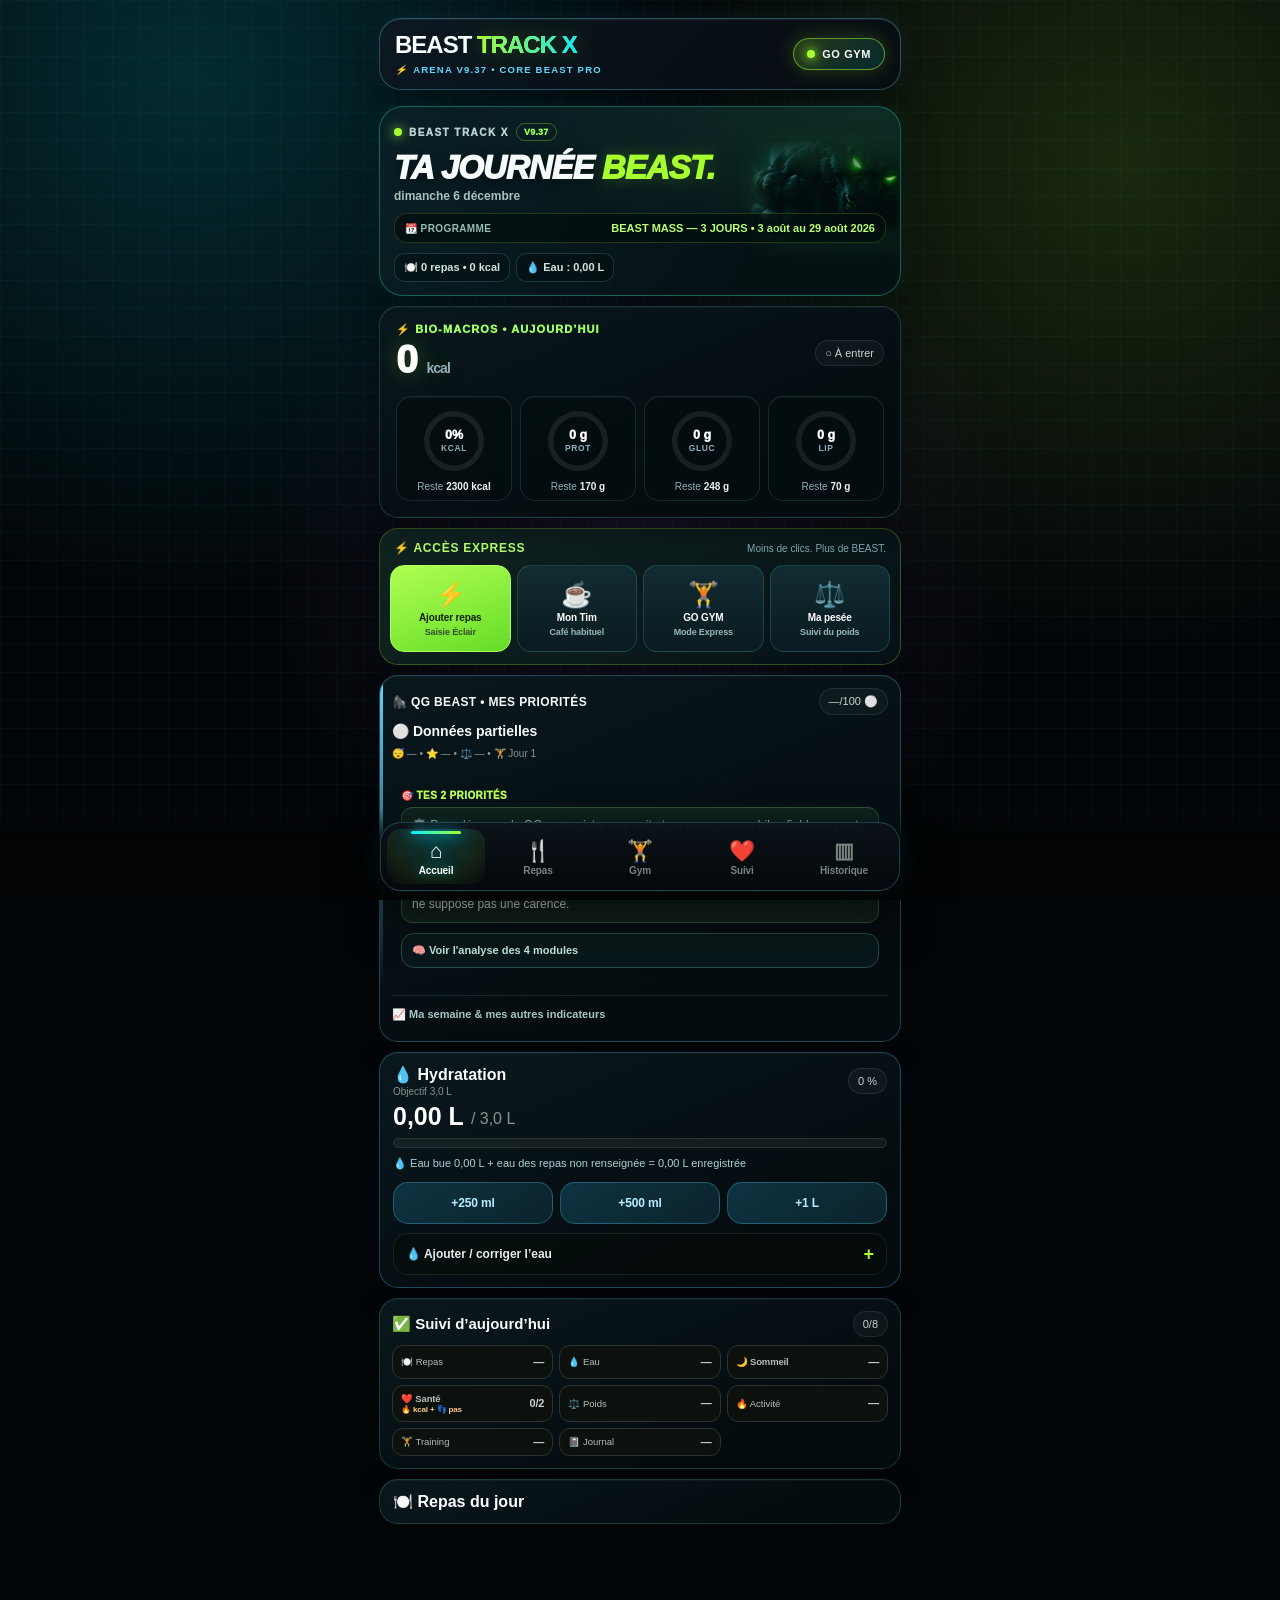
==== commit 1eb411d7: "Add files via upload" ====
--- a/index.html
+++ b/index.html
@@ -9,7 +9,7 @@
 <meta name="apple-mobile-web-app-capable" content="yes">
 <link rel="icon" type="image/png" href="./beast-icon.png?v=729">
 <link rel="apple-touch-icon" href="./beast-icon.png?v=729">
-<title>BEAST TRACK X — V9.36 CORE DANS ACTIVITÉS + BILANS</title>
+<title>BEAST TRACK X — V9.37 SOMMEIL + SANTÉ SÉPARÉS</title>
 <!-- Lecteur code-barres gratuit chargé seulement à l’ouverture du scanner : saisie locale autonome. -->
 <style>
 :root{--blue:#49a7ff;--orange:#ffad3c;--red:#ff7d7d}
@@ -1815,6 +1815,22 @@
 @media(max-width:360px){.v919SuiviHero h2{font-size:27px}.v919SectionIntro b{font-size:14px}#suivi .cleanMegaBody{padding-left:9px!important;padding-right:9px!important}}
 
 
+
+/* V9.37 — Sommeil et Santé réellement indépendants; accueil compact */
+#suivi>#healthTodayCard{margin:0 0 8px!important;border:1px solid rgba(255,135,145,.24)!important;border-radius:17px!important}
+#suivi>#healthTodayCard>summary{min-height:66px!important}
+#suivi>#healthTodayCard.trackDoneCard{border-color:rgba(124,255,0,.38)!important}
+#suivi>#healthTodayCard .healthStatus{line-height:1.55}
+#todayTrackingGrid .todayTrackItem{font-family:inherit;cursor:default}
+#todayTrackingGrid button.todayTrackItem{width:100%;text-align:left;cursor:pointer;appearance:none;box-shadow:none!important;font-size:inherit;min-height:34px;margin:0;padding:7px 8px!important;border-radius:11px!important;background:#0d110e!important;color:#b5beb8!important;border:1px solid #2b332e!important}
+#todayTrackingGrid button.todayTrackItem.done{border-color:rgba(124,255,0,.38)!important;background:rgba(124,255,0,.055)!important}
+#todayTrackingGrid button.todayTrackItem.partial{border-color:rgba(255,185,64,.65)!important;background:rgba(255,173,54,.10)!important}
+#todayTrackingGrid button.todayTrackItem:focus-visible{outline:2px solid #6fdaf3;outline-offset:2px}
+#todayTrackingGrid .todayTrackItem.partial{border-color:rgba(255,185,64,.65);background:rgba(255,173,54,.10)}
+#todayTrackingGrid .todayTrackItem.partial b{color:#ffbf65}
+#todayTrackingGrid .todayTrackItem b{white-space:nowrap}
+#todayTrackingGrid .v937HealthHint{display:block;color:#ffcb8a;font-size:8px;white-space:nowrap;overflow:hidden;text-overflow:ellipsis;font-weight:700;margin-top:1px}
+
 /* V9.23 — Petit repère, sans changer les cartes ni le suivi des séries. */
 .gymRecentTop{margin-top:3px;color:#b6ff65;font-weight:850;font-size:10px;line-height:1.2;letter-spacing:0;overflow-wrap:anywhere}
 .gymRecentTop b{font-weight:950;color:#c7ff88}
@@ -2215,7 +2231,7 @@
 <div class="cyberTopBar">
   <div>
     <h1>BEAST <span>TRACK X</span></h1>
-    <div class="cyberSubBadge"><i>⚡</i> ARENA V9.36 • CORE BEAST PRO</div>
+    <div class="cyberSubBadge"><i>⚡</i> ARENA V9.37 • CORE BEAST PRO</div>
   </div>
   <button type="button" class="cyberStatusOrb" onclick="trainingGo()" aria-label="Démarrer mon entraînement">
     <span class="orbDot"></span>
@@ -2226,7 +2242,7 @@
 <section class="page active homeClean" id="home">
 <div class="v918HomeHero" id="v918HomeHero">
 <div aria-hidden="true" class="v918HeroWolf" id="v918HomeWolf"></div>
-<div class="v918Eyebrow"><span class="v918LiveDot"></span> BEAST TRACK X <span class="v918Version">V9.36</span></div>
+<div class="v918Eyebrow"><span class="v918LiveDot"></span> BEAST TRACK X <span class="v918Version">V9.37</span></div>
 <h2>TA JOURNÉE <span>BEAST.</span></h2>
 <p id="v918HomeDate">Aujourd’hui • tableau de bord</p>
 <div class="v918HeroPhase"><span>📆 PROGRAMME</span><b id="v918HomePhase">BEAST 365</b></div>
@@ -2257,7 +2273,7 @@
 </div>
 </div>
 <div class="card" id="todayTrackingCard">
-<div class="row between"><div><b>✅ Suivi d’aujourd’hui</b><div class="muted" style="font-size:10px;margin-top:2px">Tu vois tout de suite ce qui est déjà entré</div></div><span class="pill" id="todayTrackingCount">0/7</span></div>
+<div class="row between"><div><b>✅ Suivi d’aujourd’hui</b><div class="muted" style="font-size:10px;margin-top:2px">Tu vois tout de suite ce qui est déjà entré</div></div><span class="pill" id="todayTrackingCount">0/8</span></div>
 <div class="todayTrackingGrid" id="todayTrackingGrid"></div>
 </div>
 <div class="card cyberMacroCard" id="nutritionTodayCard">
@@ -2363,7 +2379,7 @@
 
 <div class="v918MealHero">
 <div aria-hidden="true" class="v918MealHeroGlow">⚡</div>
-<div class="v918Eyebrow"><span class="v918LiveDot"></span> BEAST NUTRITION <span class="v918Version">V9.36</span></div>
+<div class="v918Eyebrow"><span class="v918LiveDot"></span> BEAST NUTRITION <span class="v918Version">V9.37</span></div>
 <h2>REPAS <span>EXPRESS.</span></h2>
 <div class="v918MealHeroSub">Ton suivi, rapide et sans abonnement.</div>
 <div class="v918MealStats">
@@ -2826,11 +2842,11 @@
 
 
 
-<div class="v919SuiviHero"><div class="v919HeroKicker">⚡ BEAST TRACK X • V9.36</div><h2>TON <span>SUIVI.</span></h2><p>Santé, activités, corps et récupération au même endroit.</p></div><button type="button" class="b935Entry" onclick="go('corepro')"><div class="b935EntryIcon">🧱</div><div class="b935EntryText"><b>CORE <em>BEAST PRO</em></b><small>Abdos • programmes au choix • Moi/Max • facultatif</small><span id="b935EntrySub">30 min · 6 exercices · 18 séries</span></div><span class="b935EntryArrow">▶</span></button><div class="v919SectionIntro"><span>⚡</span><div><b>Mes suivis essentiels</b><small>Corps • sommeil • activité</small></div></div><button class="suiviEntry" onclick="go('weight')" type="button"><span class="suiviIcon">⚖️</span><span><b>Poids &amp; composition</b><small id="suiviWeightSummary">Dernière pesée —</small></span><span class="suiviArrow">›</span></button><details class="v930SleepFold" id="v930SleepFold"><summary><span>🌙 <b>SOMMEIL BEAST PRO</b><small>Sommeil, score, phases et récupération</small></span><span class="v930FoldArrow">Ouvrir</span></summary><div id="v919HealthMount">
+<div class="v919SuiviHero"><div class="v919HeroKicker">⚡ BEAST TRACK X • V9.37</div><h2>TON <span>SUIVI.</span></h2><p>Santé, activités, corps et récupération au même endroit.</p></div><button type="button" class="b935Entry" onclick="go('corepro')"><div class="b935EntryIcon">🧱</div><div class="b935EntryText"><b>CORE <em>BEAST PRO</em></b><small>Abdos • programmes au choix • Moi/Max • facultatif</small><span id="b935EntrySub">30 min · 6 exercices · 18 séries</span></div><span class="b935EntryArrow">▶</span></button><div class="v919SectionIntro"><span>⚡</span><div><b>Mes suivis essentiels</b><small>Corps • sommeil • activité</small></div></div><button class="suiviEntry" onclick="go('weight')" type="button"><span class="suiviIcon">⚖️</span><span><b>Poids &amp; composition</b><small id="suiviWeightSummary">Dernière pesée —</small></span><span class="suiviArrow">›</span></button><details class="v930SleepFold" id="v930SleepFold"><summary><span>🌙 <b>SOMMEIL BEAST PRO</b><small>Sommeil, score, phases et récupération</small></span><span class="v930FoldArrow">Ouvrir</span></summary><div id="v919HealthMount">
 <!-- V9.23: données de sommeil intégrées à Santé, sans dupliquer le stockage -->
 <div aria-label="Sommeil Beast Pro" class="card" id="beastSleepPro">
 <div class="bsHead">
-<div><div class="bsKicker">🌙 RÉCUPÉRATION • V9.36</div><h3>SOMMEIL <span style="color:#a2ff45">BEAST PRO</span></h3><div class="bsHint">Comprendre tes nuits, pas seulement compter les heures.</div></div>
+<div><div class="bsKicker">🌙 RÉCUPÉRATION • V9.37</div><h3>SOMMEIL <span style="color:#a2ff45">BEAST PRO</span></h3><div class="bsHint">Comprendre tes nuits, pas seulement compter les heures.</div></div>
 <input aria-label="Date de la nuit" class="bsNightPick" id="bsDate" onchange="bsDateChanged()" type="date"/>
 </div>
 <div class="bsSummary">
@@ -2859,9 +2875,10 @@
 </div></details>
 <div class="bsNote">100 % local et gratuit • Le sommeil est enregistré à la date du réveil • N'efface pas les anciennes données Santé.</div>
 </div>
+</div></details>
 <details class="card healthCard cleanMegaDetails" id="healthTodayCard">
 <summary class="cleanMegaSummary">
-<div><b>❤️ Santé</b><div class="muted" style="font-size:10px;margin-top:2px">Calories brûlées • pas • FC repos</div></div>
+<div><b>❤️ Santé • calories &amp; pas</b><div class="muted" style="font-size:10px;margin-top:2px">Deux données à saisir • FC repos facultative • distinct du sommeil</div></div>
 <span class="pill" id="healthBadge">Manuel ✍️</span>
 </summary>
 <div class="cleanMegaBody">
@@ -2899,7 +2916,7 @@
 </details>
 </div>
 </details>
-</div></details><div class="v919SectionIntro"><span>🔥</span><div><b>Activités &amp; mouvement</b><small>Course • vélo • marche • gym libre • CORE automatique</small></div></div><div id="v919ActivityMount">
+<div class="v919SectionIntro"><span>🔥</span><div><b>Activités &amp; mouvement</b><small>Course • vélo • marche • gym libre • CORE automatique</small></div></div><div id="v919ActivityMount">
 <details class="card cleanMegaDetails activityMega" id="activityTodayCard">
 <summary class="cleanMegaSummary"><div><b>🔥 Activité</b><div class="muted" style="font-size:10px;margin-top:2px">Course • marche • vélo • rando • gym libre • CORE auto</div></div><span class="pill" id="activityDoneBadge">○ Aucun</span></summary>
 <div class="cleanMegaBody">
@@ -3054,7 +3071,7 @@
 </details>
 </div></details></section>
 
-<section id="corepro" class="page b935Page" aria-label="CORE BEAST PRO"><div class="b935Top"><button type="button" class="b935Back" onclick="go('suivi')">‹ Suivi</button><span class="b935TopBrand">🐺 BEAST TRACK X</span><span class="b935TopVer">V9.36</span></div><div class="b935Hero"><div class="b935HeroKicker">SÉANCE ABDOS • INDÉPENDANTE</div><h2>CORE <span>BEAST PRO</span></h2><p>Ton 4e entraînement facultatif · Moi et Max · aucun changement à BEAST 365</p></div><div id="b935Mount" aria-live="polite"></div></section>
+<section id="corepro" class="page b935Page" aria-label="CORE BEAST PRO"><div class="b935Top"><button type="button" class="b935Back" onclick="go('suivi')">‹ Suivi</button><span class="b935TopBrand">🐺 BEAST TRACK X</span><span class="b935TopVer">V9.37</span></div><div class="b935Hero"><div class="b935HeroKicker">SÉANCE ABDOS • INDÉPENDANTE</div><h2>CORE <span>BEAST PRO</span></h2><p>Ton 4e entraînement facultatif · Moi et Max · aucun changement à BEAST 365</p></div><div id="b935Mount" aria-live="polite"></div></section>
 <section id="mobility" class="page">
 <button type="button" class="followBack" onclick="go('training')">← Retour à BEAST GYM PRO</button>
 <div class="prepHero">
@@ -3212,7 +3229,7 @@
 
 
 
-<div class="v930HistoryHero"><div class="v930HistoryEyebrow">⚡ BEAST TRACK X • V9.36</div><h2>HISTORIQUE <span>BEAST</span></h2><p>Tes performances, tes repas et ta progression au même endroit.</p></div><div class="card">
+<div class="v930HistoryHero"><div class="v930HistoryEyebrow">⚡ BEAST TRACK X • V9.37</div><h2>HISTORIQUE <span>BEAST</span></h2><p>Tes performances, tes repas et ta progression au même endroit.</p></div><div class="card">
 <label>Afficher</label>
 <select id="historyDays" onchange="history()"><option value="7">7 derniers jours</option><option value="30">30 jours</option><option value="365">12 mois</option><option value="all">Tout ce qui est conservé</option></select>
 </div><div class="card">
@@ -4148,8 +4165,11 @@
   $('healthBadge').textContent='Manuel ✍️';
   if(has){
     const bits=[];if(num(h.activeKcal)>0)bits.push(`${Math.round(h.activeKcal)} kcal actives`);if(num(h.restingKcal)>0)bits.push(`${Math.round(h.restingKcal)} kcal repos`);
-    $('healthStatus').textContent=`Saisi manuellement${bits.length?' • '+bits.join(' + '):''}.`;
-  }else $('healthStatus').textContent='Aucune donnée Santé entrée aujourd’hui.';
+    const readyCal=num(h.totalKcal)>0||num(h.activeKcal)>0;
+    const readySteps=num(h.steps)>0;
+    const missing=[!readyCal?'🔥 calories brûlées':null,!readySteps?'👣 pas':null].filter(Boolean);
+    $('healthStatus').textContent=missing.length?`⚠️ Encore à saisir : ${missing.join(' et ')}. FC au repos facultative.`:`✅ Calories brûlées et pas renseignés.${bits.length?' • '+bits.join(' + '):''}`;
+  }else $('healthStatus').textContent='⚠️ Calories brûlées et pas à saisir. Ton sommeil ne valide plus Santé.';
   fillHealthManual();
 }
 
@@ -4575,25 +4595,53 @@
   }).filter(Boolean);
   return rows.length?rows.join('\n'):'Pesée présente, mais aucune donnée de composition corporelle entrée ce jour.';
 }
+// V9.37 : raccourcis directs sans ouvrir Santé pour le sommeil (et inversement).
+function v937OpenTracking(which){
+  go('suivi');
+  if(which==='sleep'){
+    const sleep=$('v930SleepFold');if(sleep)sleep.open=true;
+    const editor=$('bsEditor');if(editor)editor.open=true;
+    requestAnimationFrame(()=>$('v930SleepFold')?.scrollIntoView({behavior:'smooth',block:'start'}));
+  }else if(which==='health'){
+    const health=$('healthTodayCard');if(health)health.open=true;
+    const form=$('healthManualDetails');if(form)form.open=true;
+    requestAnimationFrame(()=>$('healthTodayCard')?.scrollIntoView({behavior:'smooth',block:'start'}));
+  }
+}
 function renderCompletionStatus(){
   const date=today(),meals=getM().filter(x=>x.date===date),water=waterForDate(date),health=healthForDate(date),weight=getW().some(x=>x.date===date&&num(x.weight)>0),activity=(getA().some(x=>x.date===date&&isRealActivity(x))||b936CoreActivities(date,date).length>0),training=getT().some(x=>x.date===date);
-  const healthDone=Object.keys(health||{}).some(k=>!['importedAt','source'].includes(k)&&num(health[k])>0);
+  // Ces deux champs sont essentiels; la fréquence cardiaque au repos est facultative.
+  // IMPORTANT : sleepMin, sleepScore, beastSleep et les métadonnées ne complètent JAMAIS Santé.
+  const sleepDone=num(health.sleepMin)>0;
+  const caloriesDone=num(health.totalKcal)>0||num(health.activeKcal)>0;
+  const stepsDone=num(health.steps)>0;
+  const healthDone=caloriesDone&&stepsDone;
+  const healthPart=Number(caloriesDone)+Number(stepsDone);
+  const healthMissing=[!caloriesDone?'🔥 kcal':null,!stepsDone?'👣 pas':null].filter(Boolean).join(' + ');
   const items=[
     ['🍽️ Repas',meals.length>0,meals.length?`${meals.length} enregistré${meals.length>1?'s':''}`:'Rien entré'],
     ['💧 Eau',water>0,water>=WATER_GOAL?'Objectif atteint':water>0?`${formatWater(water)} suivi`:'Rien entré'],
-    ['❤️ Santé',healthDone,healthDone?'Données entrées':'Rien entré'],
+    ['🌙 Sommeil',sleepDone,sleepDone?'Nuit enregistrée':'Nuit non entrée','sleep'],
+    ['❤️ Santé',healthDone,healthDone?'Calories et pas saisis':`À compléter : ${healthMissing}`,'health'],
     ['⚖️ Poids',weight,weight?'Pesée entrée':'Rien entré'],
     ['🔥 Activité',activity,activity?'Activité entrée':'Aucune'],
     ['🏋️ Training',training,training?'Séance entrée':'Aucune'],
     ['📓 Journal',beastHasJournal(date),beastHasJournal(date)?'Journal rempli':'Rien entré']
   ];
   const done=items.filter(x=>x[1]).length,grid=$('todayTrackingGrid'),count=$('todayTrackingCount');
-  if(grid)grid.innerHTML=items.map(([label,ok,text])=>`<div class="todayTrackItem ${ok?'done':''}" title="${esc(text)}"><span>${label}</span><b>${ok?'✅':'—'}</b></div>`).join('');
+  if(grid)grid.innerHTML=items.map(([label,ok,description,action])=>{
+    const partial=action==='health'&&!ok&&healthPart>0;
+    const status=action==='health'&&!ok?(healthPart+'/2'):(ok?'✅':'—');
+    const classes=`todayTrackItem ${ok?'done':''} ${partial?'partial':''}`;
+    const hint=action==='health'&&!ok?`<small class="v937HealthHint">${esc(healthMissing)}</small>`:'';
+    // Le sommeil et Santé ouvrent chacun leur propre fiche, sans chercher dans les menus.
+    return action?`<button type="button" class="${classes}" aria-label="${esc(label+' : '+description)}" onclick="v937OpenTracking('${action}')"><span>${label}${hint}</span><b>${status}</b></button>`:`<div class="${classes}" title="${esc(description)}"><span>${label}</span><b>${status}</b></div>`;
+  }).join('');
   if(count){count.textContent=`${done}/${items.length}`;count.classList.toggle('doneBadge',done>0)}
   const setCard=(id,ok)=>{const el=$(id);if(el)el.classList.toggle('trackDoneCard',!!ok)};
   setCard('nutritionTodayCard',meals.length>0);setCard('waterTodayCard',water>0);setCard('healthTodayCard',healthDone);setCard('weightEntryCard',weight);setCard('activityTodayCard',activity);
   if($('nutritionDoneBadge')){$('nutritionDoneBadge').textContent=meals.length?'✅ Entré':'○ À entrer';$('nutritionDoneBadge').classList.toggle('doneBadge',meals.length>0)}
-  if($('healthBadge')){$('healthBadge').textContent=healthDone?'✅ Santé faite':'○ À entrer';$('healthBadge').classList.toggle('doneBadge',healthDone)}
+  if($('healthBadge')){$('healthBadge').textContent=healthDone?'✅ Calories + pas':healthPart?`⚠️ ${healthPart}/2 à entrer`:'○ Calories + pas à entrer';$('healthBadge').classList.toggle('doneBadge',healthDone)}
   if($('weightTodayBadge')){$('weightTodayBadge').textContent=weight?'✅ Aujourd’hui':'○ Aujourd’hui';$('weightTodayBadge').classList.toggle('doneBadge',weight)}
   if($('activityDoneBadge')){$('activityDoneBadge').textContent=activity?'✅ Entrée':'○ Aucune';$('activityDoneBadge').classList.toggle('doneBadge',activity)}
   const jDone=beastHasJournal(date);setCard('journalEntryMainCard',jDone);if($('journalTodayBadge')){$('journalTodayBadge').textContent=jDone?'✅ Aujourd’hui':'○ Aujourd’hui';$('journalTodayBadge').classList.toggle('doneBadge',jDone)}
@@ -4743,12 +4791,14 @@
   if(d.t.n===0)alerts.push('aucun repas');
   if(proteinLeft>0)alerts.push(`${proteinLeft} g protéines`);
   if(waterLeft>0.05)alerts.push(`${waterLeft.toFixed(2).replace('.',',')} L eau`);
+  if(!(num(d.h?.totalKcal)>0||num(d.h?.activeKcal)>0))alerts.push('calories brûlées');
+  if(!(num(d.h?.steps)>0))alerts.push('pas');
   status.textContent=alerts.length?`À vérifier : ${alerts.join(' • ')}`:'Essentiel complété ✅ • prêt à copier';
   const energy=beastReportNumber(d.h?.beastSleep?.energy);
   preview.textContent=`${k}/${kt} kcal • ${p}/${pt} g protéines • ${formatWater(water)}/3,00 L${sleep>0?` • 😴 ${formatSleepMinutes(sleep)}`:''}${energy!==null&&energy>=1&&energy<=5?` • Énergie ${energy}/5`:''}`;
   if(check){
     const box=(label,value,ok)=>`<div style="background:#0d100e;border:1px solid #29302b;border-radius:11px;padding:9px"><div class="muted" style="font-size:9px">${label}</div><b style="font-size:12px">${value}${ok?' ✅':''}</b></div>`;
-    const jOk=hasJournalEntry(d.journal);check.innerHTML=box('Calories',`${k} / ${kt}`,d.t.n>0)+box('Protéines',`${p} / ${pt} g`,p>=pt)+box('Eau',`${formatWater(water)} / 3,00 L`,water>=3)+box('Journal',jOk?(d.journal.tags?.length?`${d.journal.tags.length} tag(s) / note`:'Rempli'):'À écrire',jOk);
+    const jOk=hasJournalEntry(d.journal);check.innerHTML=box('Calories',`${k} / ${kt}`,d.t.n>0)+box('Protéines',`${p} / ${pt} g`,p>=pt)+box('Eau',`${formatWater(water)} / 3,00 L`,water>=3)+box('Journal',jOk?(d.journal.tags?.length?`${d.journal.tags.length} tag(s) / note`:'Rempli'):'À écrire',jOk)+box('🌙 Sommeil',sleep>0?formatSleepMinutes(sleep):'À saisir',sleep>0)+box('❤️ Santé',num(d.h?.totalKcal)>0||num(d.h?.activeKcal)>0?(num(d.h?.steps)>0?'Calories + pas':'Pas à saisir'):'Calories à saisir',(num(d.h?.totalKcal)>0||num(d.h?.activeKcal)>0)&&num(d.h?.steps)>0);
   }
 }
 async function closeDayAndCopy(){
@@ -8130,7 +8180,7 @@
   for(let i=0;i<localStorage.length;i++){
     const k=localStorage.key(i);if(k&&k.startsWith('beast_'))data[k]=localStorage.getItem(k);
   }
-  return {app:'BEAST TRACK',version:'V9.36',exportedAt:new Date().toISOString(),data};
+  return {app:'BEAST TRACK',version:'V9.37',exportedAt:new Date().toISOString(),data};
 }
 function exportBeastBackup(){
   try{
@@ -8159,7 +8209,7 @@
   return keys;
 }
 function beastEmergencyExport(snapshot){
-  const content=JSON.stringify({app:'BEAST TRACK',version:'V9.36 AVANT RESTAURATION',exportedAt:new Date().toISOString(),data:snapshot},null,2);
+  const content=JSON.stringify({app:'BEAST TRACK',version:'V9.37 AVANT RESTAURATION',exportedAt:new Date().toISOString(),data:snapshot},null,2);
   const url=URL.createObjectURL(new Blob([content],{type:'application/json'}));
   const a=document.createElement('a');a.href=url;a.download=`BEAST_SECURITE_AVANT_RESTAURATION_${today()}.json`;
   document.body.appendChild(a);a.click();a.remove();setTimeout(()=>URL.revokeObjectURL(url),10000);
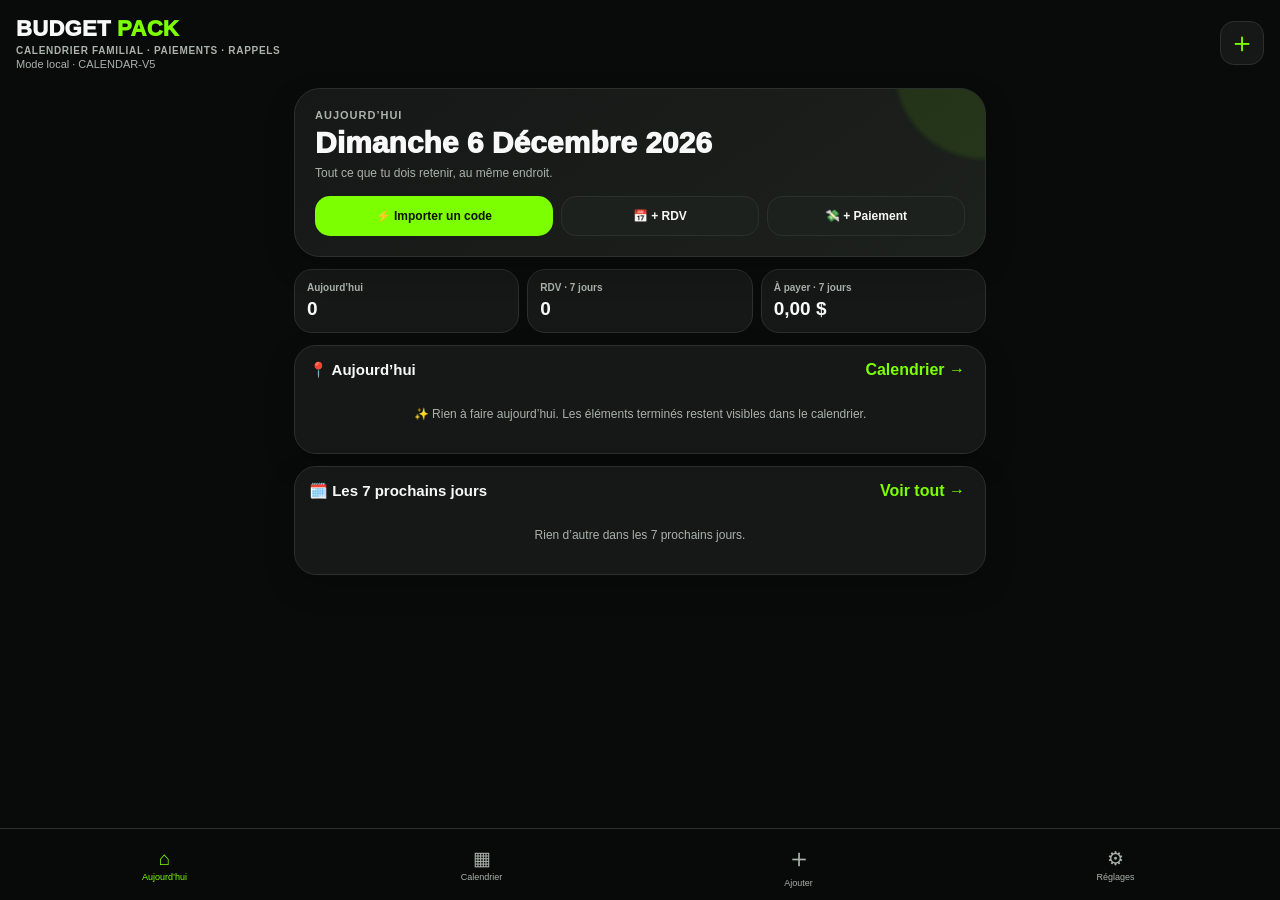
==== commit bdc44ab4: "Add files via upload" ====
--- a/index.html
+++ b/index.html
@@ -1,10145 +1,191 @@
 <!doctype html>
 <html lang="fr">
 <head>
-<meta charset="utf-8">
-<meta name="viewport" content="width=device-width,initial-scale=1,viewport-fit=cover">
-<meta name="theme-color" content="#090b0a">
-<meta name="apple-mobile-web-app-title" content="BEAST TRACK">
-<meta name="mobile-web-app-capable" content="yes">
-<meta name="apple-mobile-web-app-capable" content="yes">
-<link rel="icon" type="image/png" href="./beast-icon.png?v=729">
-<link rel="apple-touch-icon" href="./beast-icon.png?v=729">
-<title>BEAST TRACK X — V9.37 SOMMEIL + SANTÉ SÉPARÉS</title>
-<!-- Lecteur code-barres gratuit chargé seulement à l’ouverture du scanner : saisie locale autonome. -->
-<style>
-:root{--blue:#49a7ff;--orange:#ffad3c;--red:#ff7d7d}
-*{box-sizing:border-box}body{margin:0;font-family:-apple-system,BlinkMacSystemFont,"Segoe UI",sans-serif}
-.app{margin:auto;min-height:100vh;padding:calc(18px + env(safe-area-inset-top)) 16px calc(98px + env(safe-area-inset-bottom))}
-h1{font-size:28px;margin:0 0 20px;font-weight:900}h1 span{color:var(--green)}h2{font-size:23px;margin:8px 0 14px}h3{margin:0 0 10px}
-.muted{color:var(--muted)}.big{font-weight:900;color:var(--green)}
-.macros{display:grid;grid-template-columns:repeat(3,1fr);margin-top:12px}.macro{border:1px solid #272c29;text-align:center}.macro b{display:block;margin-top:4px;font-size:18px}
-input,select,textarea{width:100%;margin-top:6px;font:inherit}
-textarea{min-height:118px;resize:vertical}
-label{display:block;font-size:12px;color:var(--muted);margin-top:10px}
-button,.btnlabel{width:100%;border:0;padding:14px;margin-top:12px;background:linear-gradient(90deg,var(--green),#9dff3c);color:#0a0c0a;text-align:center;display:block}.danger{border:1px solid #573030}
-.page{display:none}.page.active{display:block}
-.meal{display:flex;justify-content:space-between;gap:10px;border-bottom:1px solid #292f2b}.meal:last-child{border-bottom:0}
-.mealThumb{width:52px;height:52px;object-fit:cover;border:1px solid #2b312d;flex:none}
-.mealLeft{display:flex;gap:10px;align-items:center;min-width:0}.mealTxt{min-width:0}.mealTxt div{white-space:nowrap;overflow:hidden;text-overflow:ellipsis}
-nav{position:fixed;left:0;right:0;bottom:0;z-index:30}
-.nav{max-width:520px;margin:auto;display:grid}.nav button{margin:0}.nav i{font-style:normal;display:block}
-.photo{border:1px dashed #465047;border-radius:16px;padding:14px;text-align:center}.photo img{width:100%;max-height:330px;object-fit:cover;border-radius:14px;margin-top:12px;display:none}
-.photoActions{display:grid;grid-template-columns:1fr 1fr;gap:9px}.photoActions .btnlabel{margin-top:10px}.hiddenInput{display:none}
-#reader{width:100%;overflow:hidden;border-radius:16px;margin-top:12px;background:#0e100f}#reader video{border-radius:16px}
-.status{margin-top:10px;padding:10px;border-radius:12px;background:#101310;border:1px solid #2c332e;color:var(--muted);font-size:13px;line-height:1.35}
-.product{margin-top:12px;padding:13px;border-radius:14px;background:#101310;border:1px solid #2d342f;display:none}
-.two{display:grid;grid-template-columns:1fr 1fr;gap:9px}.three{display:grid;grid-template-columns:repeat(3,1fr);gap:8px}
-canvas{width:100%;height:170px;background:#0f1210;border-radius:14px}
-.toast{position:fixed;left:50%;bottom:104px;transform:translateX(-50%);padding:11px 14px;display:none;z-index:50;max-width:88%;text-align:center}
-.smallbtn{width:auto;padding:8px 10px;margin:0;border-radius:10px;font-size:12px}
-.note{font-size:12px;line-height:1.45;color:#bdc4bf;margin-top:10px}
-.step{display:flex;gap:10px;align-items:flex-start;padding:10px 0;border-bottom:1px solid #282e2a}.step:last-child{border-bottom:0}
-.num{width:28px;height:28px;border-radius:50%;display:grid;place-items:center;background:#26311f;color:var(--green);font-weight:900;flex:none}
-.codehint{font-family:ui-monospace,SFMono-Regular,Menlo,monospace;font-size:12px;background:#0d100e;border:1px solid #28302a;border-radius:10px;padding:10px;overflow-wrap:anywhere;color:#d8e1da}
+  <meta charset="utf-8">
+  <meta name="viewport" content="width=device-width,initial-scale=1,viewport-fit=cover">
+  <meta name="theme-color" content="#090b0a">
+  <title>BUDGET PACK</title>
+  <link rel="manifest" href="manifest.webmanifest">
+  <link rel="apple-touch-icon" href="icon-192.png">
+  <link rel="stylesheet" href="styles.css">
+  <script src="https://cdn.onesignal.com/sdks/web/v16/OneSignalSDK.page.js" defer></script>
+</head>
+<body>
+  <header class="topbar">
+    <div>
+      <div class="brand">BUDGET <span>PACK</span></div>
+      <div id="syncLine" class="tiny">Mode local · prêt à utiliser</div>
+    </div>
+    <button class="iconBtn" id="quickExpenseBtn" aria-label="Ajouter une dépense">＋</button>
+  </header>
 
-/* Training V7 */
-.row{display:flex;align-items:center;gap:10px}.between{justify-content:space-between}
-.seg{display:grid;grid-template-columns:1fr 1fr;gap:7px;border:1px solid #29302b;border-radius:15px;margin-top:10px}
-.seg button{margin:0;padding:11px 8px}
-.seg button.active{border:1px solid #3e5c2f}
-.dayTabs{display:flex;overflow:auto;padding:4px 0 8px;scrollbar-width:none}.dayTabs::-webkit-scrollbar{display:none}
-.dayTabs button{width:auto;white-space:nowrap;margin:0;padding:10px 13px}
-.exerciseCard{padding:14px;margin-bottom:12px}.exerciseMeta{margin-top:3px}
+  <main>
+    <section class="page active" id="homePage">
+      <div id="overdraftCard"></div>
+      <div class="heroCard">
+        <div class="muted">Disponible budget</div>
+        <div class="heroAmount" id="budgetBalance">$0</div>
+        <div class="heroGrid">
+          <div><span>Jusqu'à prochaine paie</span><strong id="availableUntilPay">$0</strong></div>
+          <div><span>OVER ce mois</span><strong id="overThisMonth">$0</strong></div>
+        </div>
+      </div>
 
-.exerciseQuickInfo{margin-top:8px;display:flex;align-items:center;justify-content:space-between;gap:10px;padding:2px 0 4px;border:0;border-radius:0;background:transparent}
-.exerciseQuickTarget{display:flex;align-items:center;gap:10px;min-width:0}.exerciseQuickTarget svg{width:40px;height:40px;flex:0 0 40px}
-.exerciseQuickLabel{font-weight:900;white-space:nowrap;overflow:hidden;text-overflow:ellipsis}
+      <div class="stats4">
+        <div class="miniCard"><span>À venir 7 j</span><strong id="bills7">0</strong></div>
+        <div class="miniCard dangerSoft"><span>En retard</span><strong id="lateCount">0</strong></div>
+        <div class="miniCard"><span>Épicerie sem.</span><strong id="groceryWeek">$0</strong></div>
+        <div class="miniCard"><span>Dépenses sem.</span><strong id="spendWeek">$0</strong></div>
+      </div>
 
-.realTarget{
-  position:relative;width:44px;height:44px;flex:0 0 44px;
-  overflow:hidden;border-radius:9px;background:#080b09;
-  border:1px solid #303832;box-shadow:inset 0 0 10px rgba(0,0,0,.7)
-}
-.realTarget img{
-  position:absolute;max-width:none;filter:grayscale(1) brightness(.65) contrast(1.35);
-  pointer-events:none;user-select:none
-}
-.realTarget.upper img{width:68px;height:auto;left:-12px;top:-1px}
-.realTarget.lower img{width:61px;height:auto;left:-8.5px;top:-44px}
-.realTarget.photoChest img{width:61px;height:auto;left:-8px;top:-6px;filter:none}
-.realTarget.photoShoulders img{width:62px;height:auto;left:-8px;top:-6px;filter:none}
-.realTarget.photoChest .hot,.realTarget.photoShoulders .hot{opacity:.88;filter:drop-shadow(0 0 2px rgba(255,72,55,.6));mix-blend-mode:screen}
-.realTarget .hot{
-  position:absolute;display:block;background:linear-gradient(135deg,#ff9a60,#ff443c);
-  opacity:.92;filter:drop-shadow(0 0 3px rgba(255,72,55,.78));
-  mix-blend-mode:screen
-}
-.realTarget .chestU{left:9px;top:15px;width:26px;height:8px;border-radius:50% 50% 42% 42%}
-.realTarget .chestM{left:8px;top:18px;width:28px;height:10px;border-radius:48%}
-.realTarget .shL{left:4px;top:14px;width:8px;height:9px;border-radius:55% 45% 50% 50%}
-.realTarget .shR{right:4px;top:14px;width:8px;height:9px;border-radius:45% 55% 50% 50%}
-.realTarget .armL{left:2px;top:21px;width:6px;height:11px;border-radius:55%}
-.realTarget .armR{right:2px;top:21px;width:6px;height:11px;border-radius:55%}
-.realTarget .foreL{left:2px;top:31px;width:5px;height:8px;border-radius:50%}
-.realTarget .foreR{right:2px;top:31px;width:5px;height:8px;border-radius:50%}
-.realTarget .upperBack{left:9px;top:14px;width:26px;height:9px;border-radius:45%}
-.realTarget .latL{left:7px;top:19px;width:8px;height:15px;border-radius:48% 35% 55% 48%}
-.realTarget .latR{right:7px;top:19px;width:8px;height:15px;border-radius:35% 48% 48% 55%}
-.realTarget .lowBack{left:14px;top:29px;width:16px;height:8px;border-radius:35%}
-.realTarget .abs{left:15px;top:23px;width:14px;height:14px;border-radius:30%}
-.realTarget .gluteL{left:10px;top:9px;width:10px;height:8px;border-radius:50%}
-.realTarget .gluteR{right:10px;top:9px;width:10px;height:8px;border-radius:50%}
-.realTarget .quadL{left:10px;top:13px;width:8px;height:18px;border-radius:45%}
-.realTarget .quadR{right:10px;top:13px;width:8px;height:18px;border-radius:45%}
-.realTarget .hamL{left:10px;top:13px;width:8px;height:18px;border-radius:45%}
-.realTarget .hamR{right:10px;top:13px;width:8px;height:18px;border-radius:45%}
-.realTarget .addL{left:17px;top:13px;width:4px;height:17px;border-radius:50%}
-.realTarget .addR{right:17px;top:13px;width:4px;height:17px;border-radius:50%}
-.realTarget .abdL{left:7px;top:10px;width:8px;height:10px;border-radius:55%}
-.realTarget .abdR{right:7px;top:10px;width:8px;height:10px;border-radius:55%}
-.realTarget .calfL{left:11px;top:29px;width:7px;height:13px;border-radius:50%}
-.realTarget .calfR{right:11px;top:29px;width:7px;height:13px;border-radius:50%}
+      <div class="sectionTitle"><span>Prochains paiements</span><button class="linkBtn" data-go="calendarPage">Voir calendrier</button></div>
+      <div id="homeBills" class="stack"></div>
 
-.realTarget.realPhoto img{
-  position:absolute!important;inset:0!important;
-  width:100%!important;height:100%!important;
-  object-fit:cover!important;filter:none!important;
-  max-width:none!important
-}
+      <div class="actionGrid">
+        <button class="actionBtn primary" data-add="expense">💸<span>Dépense</span></button>
+        <button class="actionBtn" data-add="income">💵<span>Paie</span></button>
+        <button class="actionBtn" data-add="over">⚡<span>OVER</span></button>
+        <button class="actionBtn" id="affordBtn">🤔<span>Peut-on?</span></button>
+      </div>
+      <div class="sectionTitle"><span>Objectifs / enveloppes</span><button class="linkBtn" data-add="goal">＋ Ajouter</button></div>
+      <div id="homeGoals" class="stack"></div>
+    </section>
 
+    <section class="page" id="calendarPage">
+      <div class="sectionTitle"><span>Calendrier</span><button class="smallBtn" id="addBillBtn">＋ Facture</button></div>
+      <div class="segmented" id="calendarRange">
+        <button class="active" data-days="14">14 jours</button>
+        <button data-days="31">31 jours</button>
+        <button data-days="62">2 mois</button>
+      </div>
+      <div id="calendarList" class="timeline"></div>
+    </section>
 
-.exerciseVideoBtn{width:auto;margin:0;padding:6px 10px;border-radius:10px;background:transparent;border:1px solid #323a35;color:#dfe4e0;font-size:12px;font-weight:900;white-space:nowrap}
-.exerciseTitleBlock{display:flex;flex-direction:column;gap:2px;min-width:0}
-.exerciseHeadActions{display:flex;align-items:center;gap:8px}
-.exerciseTopVideoBtn{width:auto;margin:0;padding:6px 10px;border-radius:10px;background:transparent;border:1px solid #323a35;color:#dfe4e0;font-size:12px;font-weight:900;white-space:nowrap}
-.exerciseStats{font-size:12px;margin-top:9px}
+    <section class="page" id="addPage">
+      <div class="sectionTitle"><span>Ajouter</span></div>
+      <div class="bigAddList">
+        <button data-add="expense">💸 Ajouter une dépense <b>→</b></button>
+        <button data-add="income">💵 Ajouter une paie <b>→</b></button>
+        <button data-add="over">⚡ Ajouter de l'OVER <b>→</b></button>
+        <button data-add="bill">🧾 Ajouter une facture <b>→</b></button>
+        <button data-add="goal">🎯 Ajouter un objectif <b>→</b></button>
+      </div>
+      <div class="card">
+        <h3>Dépenses rapides</h3>
+        <div id="quickMerchants" class="chips"></div>
+      </div>
+    </section>
 
-.beastRankCard{margin-top:8px;padding:9px 10px;border-radius:12px;border:1px solid #4e451c;line-height:1.35}
-.beastRankTop{display:flex;align-items:center;justify-content:space-between;gap:8px}
-.beastRankName{font-weight:900}
-.beastRankMeta{font-size:10px;color:#cbd2cd;margin-top:3px}
-.beastRankBar{border-radius:999px;overflow:hidden;margin-top:7px}
-.beastRankBar i{display:block;height:100%}
-.beastRankNext{font-size:9px;color:var(--muted);margin-top:5px}
+    <section class="page" id="historyPage">
+      <div class="sectionTitle"><span>Historique</span></div>
+      <div class="segmented" id="historyFilter">
+        <button class="active" data-filter="all">Tout</button>
+        <button data-filter="expense">Dépenses</button>
+        <button data-filter="income">Paies</button>
+        <button data-filter="bill">Factures</button>
+      </div>
+      <div id="historyList" class="stack"></div>
+    </section>
 
+    <section class="page" id="summaryPage">
+      <div class="sectionTitle"><span>Bilan mensuel</span></div>
+      <div class="monthNav">
+        <button id="prevMonth">‹</button><strong id="summaryMonth"></strong><button id="nextMonth">›</button>
+      </div>
+      <div id="summaryCards" class="summaryGrid"></div>
+      <div class="card"><h3>Catégories</h3><div id="categoryBreakdown"></div></div>
+      <button class="fullBtn primary" id="shareSummary">🤖 Analyser mon mois avec ChatGPT</button>
+      <button class="fullBtn" id="exportBtn">📤 Exporter mes données</button>
+    </section>
 
-.exerciseInfoBtn{
-  width:100%;margin-top:9px;padding:10px 12px;border-radius:13px;
-  border:1px solid #304034;background:#0d120e;color:var(--green);
-  font-weight:900;font-size:12px;display:flex;align-items:center;
-  justify-content:space-between;box-shadow:none
-}
-.exerciseInfoBtn:active{transform:scale(.995)}
-.exerciseInfoModal{
-  position:fixed;inset:0;z-index:9999;background:rgba(0,0,0,.78);
-  display:none;align-items:flex-end;justify-content:center;
-  padding:18px 10px max(18px,env(safe-area-inset-bottom));
-  backdrop-filter:blur(4px)
-}
-.exerciseInfoModal.show{display:flex}
-.exerciseInfoSheet{
-  width:min(680px,100%);max-height:88vh;overflow:auto;
-  background:linear-gradient(180deg,#111612,#090c0a);
-  border:1px solid #3b4c3e;border-radius:22px;padding:14px;
-  box-shadow:0 -15px 50px rgba(0,0,0,.55)
-}
-.exerciseInfoSheetHead{
-  position:sticky;top:-14px;z-index:2;margin:-14px -14px 12px;
-  padding:14px;background:rgba(12,16,13,.96);border-bottom:1px solid #273129;
-  display:flex;align-items:center;justify-content:space-between;gap:10px
-}
-.exerciseInfoSheetTitle{font-weight:1000;font-size:17px;line-height:1.15}
-.exerciseInfoClose{
-  width:38px;height:38px;border-radius:50%;padding:0;margin:0;
-  background:#171d18;border:1px solid #39443b;color:#fff;font-size:19px
-}
-.exerciseDemoCard,.exerciseTargetCard{
-  border:1px solid #2d382f;border-radius:16px;padding:10px;background:#0e120f
-}
-.exerciseDemoHead{display:flex;align-items:center;justify-content:space-between;gap:8px;margin-bottom:8px}
-.exerciseDemoHead b{font-size:12px}
-.exerciseDemoBadge{font-size:10px;color:#cbd2cd;border:1px solid #354038;border-radius:999px;padding:4px 7px}
-.exerciseDemo{position:relative;width:100%;aspect-ratio:16/10;border-radius:13px;overflow:hidden;background:#070907;border:1px solid #202721}
-.exerciseDemo img{width:100%;height:100%;display:block;object-fit:contain;background:#070907}
-.exerciseDemoFallback{width:100%;height:100%;display:grid;place-items:center;background:linear-gradient(180deg,#0d120e,#090c0a);color:#dfe4e0;font-size:12px;text-align:center;padding:10px}
-.exerciseDemoPulse{position:absolute;left:10px;bottom:10px;background:rgba(0,0,0,.72);border:1px solid #486239;color:var(--green);font-weight:900;font-size:10px;padding:5px 8px;border-radius:999px}
-.exerciseTargetCard{margin-top:10px}
-.exerciseTargetTop{display:flex;align-items:center;justify-content:space-between;gap:8px;margin-bottom:8px}
-.exerciseTargetBody{display:grid;grid-template-columns:145px 1fr;gap:12px;align-items:center}
-.exerciseMuscleSvg{width:145px;height:145px;border-radius:13px;background:#090b0a;border:1px solid #202721}
-.zoneTags{display:flex;flex-wrap:wrap;gap:6px;margin:8px 0 0}
-.zoneTag{font-size:10px;padding:5px 8px;border-radius:999px;background:#162116;border:1px solid #355136;color:#e9f7e4}
-.exerciseTargetText{font-size:12px;line-height:1.48;color:#d9dedb}
-.exerciseTargetText strong{color:var(--green)}
-.exerciseCue{margin-top:9px;padding:10px 11px;border-radius:13px;background:#101310;border:1px solid #2c332e;font-size:11px;line-height:1.45}
-.exerciseCue strong{color:var(--green)}
-@media(max-width:430px){
-  .exerciseTargetBody{grid-template-columns:120px 1fr;gap:9px}
-  .exerciseMuscleSvg{width:120px;height:120px}
-}
+    <section class="page" id="settingsPage">
+      <div class="sectionTitle"><span>Paramètres</span></div>
 
+      <div class="card">
+        <h3>Compte budget</h3>
+        <label>Solde de départ<input id="startBalance" inputmode="decimal" type="number" step="0.01"></label>
+        <label>Date du solde<input id="startBalanceDate" type="date"></label>
+        <label>Découvert autorisé<input id="overdraftLimit" inputmode="decimal" type="number" step="1"></label>
+        <label>Budget épicerie / semaine<input id="groceryBudget" inputmode="decimal" type="number" step="1"></label>
+      </div>
 
+      <div class="card">
+        <h3>Budgets par catégorie</h3>
+        <div id="categoryBudgetList"></div>
+        <button id="addCategoryBudgetBtn" class="fullBtn">＋ Ajouter un budget mensuel</button>
+      </div>
 
-.exerciseAthleteSwitch{display:grid;grid-template-columns:1fr 1fr;gap:4px;border:1px solid #303831;border-radius:999px;padding:3px;min-width:135px}
-.exerciseAthleteSwitch button{margin:0;padding:7px 9px;border-radius:999px;font-size:11px}
-.exerciseAthleteSwitch button.active{border:1px solid #41612f}
+      <div class="card">
+        <h3>Rappels anti-oubli</h3>
+        <label class="switchRow"><span>Résumé le dimanche</span><input id="sundayReminder" type="checkbox"></label>
+        <label class="switchRow"><span>Rappel la veille</span><input id="dayBeforeReminder" type="checkbox"></label>
+        <label class="switchRow"><span>Rappel quotidien si en retard</span><input id="lateReminder" type="checkbox"></label>
+        <label>Heure des rappels<input id="reminderHour" type="number" min="0" max="23"></label>
+      </div>
 
-.setHeader,.setRow{display:grid;grid-template-columns:42px 1fr 1fr;gap:8px;align-items:center}.setRow input{margin:0}.setNo{text-align:center}
-.timer{display:grid;grid-template-columns:repeat(3,1fr);gap:7px;margin-top:10px}.timer button{margin:0;padding:10px 6px;background:#202520;color:white;border:1px solid #343b36}.timerDisplay{text-align:center;font-size:26px;font-weight:900;color:var(--green);margin-top:9px}
-.historyWorkout{padding:12px 0;border-bottom:1px solid #292f2b}.historyWorkout:last-child{border-bottom:0}.historyWorkout summary{cursor:pointer;list-style:none}.historyWorkout summary::-webkit-details-marker{display:none}
-.historyExercise{padding:8px 0;border-top:1px solid #252b27;margin-top:8px}.pill{display:inline-block;font-size:11px}
-.importHelp{font-size:11px;line-height:1.45;color:#b6beb8;margin-top:8px}.memoryBar{height:7px;border-radius:999px;background:#0e110f;border:1px solid #292f2b;overflow:hidden;margin-top:8px}.memoryBar i{display:block;height:100%;width:0;background:var(--green)}
+      <div class="card">
+        <h3>Historique</h3>
+        <select id="historyMonths">
+          <option value="12">12 mois détaillés</option>
+          <option value="24">24 mois détaillés</option>
+          <option value="always">Toujours</option>
+        </select>
+        <p class="muted small">Les mois plus vieux sont archivés en résumé plutôt qu'effacés.</p>
+      </div>
 
-/* Supersets */
-.supersetGroup{border:2px solid #4d702f;background:#11160f;border-radius:20px;padding:10px;margin-bottom:14px}
-.supersetHead{display:flex;justify-content:space-between;align-items:center;gap:8px;padding:2px 3px 10px}
-.supersetBadge{display:inline-block;background:#263b1d;border:1px solid #577f38;color:var(--green);border-radius:999px;padding:6px 10px;font-size:12px;font-weight:900}
-.supersetGroup .exerciseCard{margin-bottom:10px;border-color:#35442f}
-.supersetGroup .exerciseCard:last-of-type{margin-bottom:8px}
-.supersetRest{margin-top:4px;background:#202b1c;color:var(--green);border:1px solid #4a6638}
+      <div class="card">
+        <h3>Apparence — personnelle à ce téléphone</h3>
+        <div class="themeGrid">
+          <button data-theme="beast">🟢 BEAST</button><button data-theme="rose">🌸 Rose</button>
+          <button data-theme="violet">💜 Violet</button><button data-theme="blue">🌊 Bleu</button>
+          <button data-theme="light">🤍 Clair</button><button data-theme="dark">🌑 Noir</button>
+        </div>
+        <label>Couleur personnalisée<input id="customAccent" type="color" value="#7CFF00"></label>
+      </div>
 
+      <div class="card">
+        <h3>Budget partagé iPhone + Samsung</h3>
+        <div id="cloudStatus" class="statusBox">Pas encore connecté — l'app fonctionne localement.</div>
+        <label>Adresse du serveur gratuit Cloudflare<input id="apiUrl" placeholder="https://budget-pack-api....workers.dev"></label>
+        <label>Ton prénom / nom affiché<input id="memberName" placeholder="Francis"></label>
+        <div class="twoBtns">
+          <button id="createFamilyBtn" class="fullBtn primary">Créer notre budget partagé</button>
+          <button id="leaveCloudBtn" class="fullBtn">Déconnecter ce téléphone</button>
+        </div>
+        <label>Code pour rejoindre<input id="joinCode" maxlength="8" placeholder="ABC123"></label>
+        <button id="joinFamilyBtn" class="fullBtn">Rejoindre le budget</button>
+      </div>
 
-/* MODE SÉANCE V7.50 COMPACT */
-.trainingViewSeg{margin-top:6px}
-.sessionModeNav{margin:0 0 12px}
-.sessionStickyBar{position:sticky;top:8px;z-index:20;display:grid;grid-template-columns:auto 1fr auto;gap:8px;align-items:center;backdrop-filter:blur(10px);-webkit-backdrop-filter:blur(10px);padding:8px}
-.sessionStickyBar button{margin:0;width:auto;min-width:78px;padding:10px 9px}
-.sessionStickyBar button:disabled{opacity:.32}
-.sessionModeCenter{text-align:center;min-width:0}
-.sessionModeCenter b{display:block}
-.sessionModeCenter span{display:block;white-space:nowrap;overflow:hidden;text-overflow:ellipsis;margin-top:2px}
-.sessionJump{margin-top:7px;border:1px solid #29342b;border-radius:13px;padding:8px 10px}
-.sessionJump summary{cursor:pointer;list-style:none;font-size:11px;font-weight:900;color:#dce2dd}.sessionJump summary::-webkit-details-marker{display:none}
-.sessionJumpGrid{display:grid;grid-template-columns:1fr;gap:6px;margin-top:8px}
-.sessionJumpGrid button{margin:0;text-align:left;border:1px solid #303a32;padding:9px 10px;font-size:11px}
-.sessionModeBottom{display:grid;grid-template-columns:1fr auto 1fr;gap:8px;align-items:center;margin:10px 0 4px}
-.sessionModeBottom button{margin:0}.sessionModeBottom span{text-align:center;font-size:11px;color:var(--muted);font-weight:900}
-.sessionAthleteBottom{margin:12px 0 8px;padding:10px;background:#101411;border:1px solid #303a32;border-radius:16px}
-.sessionAthleteBottomLabel{font-size:10px;color:var(--muted);margin-bottom:7px;text-align:center}
-.sessionAthleteBottom .seg{margin:0}
-.sessionAthleteBottom .seg button{margin:0;padding:12px 10px;font-size:13px}
-.sessionAthleteBottom .seg button.active{background:#263b1d;color:var(--green);border-color:#557b38}
-@media(max-width:430px){.sessionStickyBar button{min-width:68px;font-size:11px;padding:9px 6px}}
+      <div class="card">
+        <h3>Notifications</h3>
+        <label>OneSignal App ID<input id="oneSignalAppId" placeholder="xxxxxxxx-xxxx-xxxx-xxxx-xxxxxxxxxxxx"></label>
+        <button id="enablePushBtn" class="fullBtn primary">🔔 Activer les notifications</button>
+        <p class="muted small">Sur iPhone, l'app doit être ajoutée à l'écran d'accueil pour recevoir le Web Push.</p>
+      </div>
 
-/* Type de charge V7.4 */
-.loadBox{margin-top:9px;padding:10px;border:1px solid #2d352f;border-radius:12px}
-.loadBox details summary{cursor:pointer;list-style:none}.loadBox details summary::-webkit-details-marker{display:none}
-.loadBox select,.loadBox input{margin-top:5px}
-.loadHint{font-size:11px;color:#c9d1cb;margin-top:7px;line-height:1.4}.compactNote{min-height:74px}
-.loadTotal{grid-column:2/4;margin-top:-2px;padding-left:2px}
+      <div class="card">
+        <h3>Gestion</h3>
+        <button id="seedBtn" class="fullBtn">Remettre les factures de départ</button>
+        <button id="importBtn" class="fullBtn">📥 Importer une sauvegarde</button>
+        <input id="importFile" type="file" accept="application/json" hidden>
+      </div>
+    </section>
+  </main>
 
-/* BEAST COACH V7.28 */
-.todayCoach{background:linear-gradient(135deg,#151b13,#0d110e);border:1px solid #3b4c34}
-.todayCoachGrid{display:grid;grid-template-columns:1fr 1fr;gap:8px;margin-top:10px}
-.todayCoachBox{background:#0c100d;border:1px solid #29342b;border-radius:13px;padding:10px}
-.todayCoachBox span{display:block;font-size:10px;color:var(--muted);margin-bottom:4px}
-.todayCoachBox b{font-size:13px}
-.progressAdvice{margin-top:9px;padding:9px 10px;border-radius:12px;border:1px solid #3a5332;font-size:11px;line-height:1.45;color:#e5ebe6}
-.progressAdvice strong{color:var(--green)}
-.coachCue{margin-top:9px;padding:10px 11px;border-radius:12px;border:1px solid #554719;font-size:11px;line-height:1.5;color:#f2ecd1}
-.coachCue strong{color:#ffd45b}
-.coachCueCompact{padding:0;overflow:hidden}
-.coachCueCompact summary{cursor:pointer;list-style:none;padding:9px 11px;font-weight:900;color:#ffd45b;display:flex;align-items:center;justify-content:space-between}
-.coachCueCompact summary::-webkit-details-marker{display:none}
-.coachCueCompact summary:after{content:"＋";color:#9f9365;font-weight:700}
-.coachCueCompact[open] summary:after{content:"−"}
-.coachCueCompact .coachCueText{padding:0 11px 10px;color:#f2ecd1;line-height:1.45}
-.exerciseMonthProgress{margin-top:8px;padding:10px 11px;border-radius:12px;background:#0e1820;border:1px solid #29495e;font-size:11px;line-height:1.5;color:#dcecf6}
-.exerciseMonthProgress strong{color:#67c7ff}
-.monthProgressCard{background:linear-gradient(135deg,#121813,#0c100d);border:1px solid #3a4938}
-.monthPlanList{display:grid;gap:7px;margin-top:10px}
-.monthPlanItem{padding:10px 11px;border-radius:12px;background:#0c100d;border:1px solid #2c352e;font-size:11px;line-height:1.45;color:#dce2dd}
-.monthPlanItem.active{border-color:#6aa83c;background:#172213;box-shadow:inset 3px 0 0 var(--green)}
-.monthPlanItem b{display:block;color:#fff;margin-bottom:3px}
-.monthPlanItem.active b{color:var(--green)}
-.rpeWrap{margin-top:10px}
-.rpeTitle{font-size:11px;color:var(--muted);margin-bottom:6px}
-.rpeBar{display:grid;grid-template-columns:repeat(4,1fr)}
-.rpeBtn{margin:0;padding:8px 4px;border:1px solid #303833;font-weight:900}
-.warmupBox{margin-top:9px;border:1px solid #364234;border-radius:12px;padding:8px 10px;font-size:11px;color:#d7ddd8;line-height:1.45}
-.warmupBox summary{cursor:pointer;color:#ffbd62;font-weight:900}
-.prTag{display:inline-block;margin-left:6px;padding:2px 6px;border-radius:999px;border:1px solid #8b6817;font-size:9px;font-weight:900}
-.sessionMetrics{margin:8px 0;padding:8px 10px;border-radius:11px;background:#101411;border:1px solid #2c342e;font-size:11px;color:#d1d8d2;line-height:1.5}
-.altBtn{width:auto;margin:0;padding:6px 8px;border-radius:10px;background:transparent;border:1px solid #323a35;color:#dfe4e0;font-size:11px;font-weight:900;white-space:nowrap}
-.altChoice{width:100%;margin-top:8px;text-align:left;background:#151b16;border:1px solid #354239;color:white;padding:11px 12px}
-.backupGrid{display:grid;grid-template-columns:1fr 1fr;gap:8px}
-.prCelebration{position:fixed;z-index:12000;left:50%;top:22%;transform:translate(-50%,-50%) scale(.7);opacity:0;background:linear-gradient(135deg,#302608,#151006);border:2px solid #ffd34f;color:#fff;border-radius:20px;padding:18px 24px;text-align:center;box-shadow:0 15px 60px rgba(0,0,0,.65);pointer-events:none;transition:.22s ease}
-.prCelebration.show{opacity:1;transform:translate(-50%,-50%) scale(1)}
-.prCelebration b{display:block;color:#ffd34f;font-size:24px;margin-bottom:3px}
+  <nav class="bottomNav">
+    <button class="active" data-page="homePage">⌂<span>Accueil</span></button>
+    <button data-page="calendarPage">▦<span>Calendrier</span></button>
+    <button data-page="addPage" class="navAdd">＋<span>Ajouter</span></button>
+    <button data-page="historyPage">↺<span>Historique</span></button>
+    <button data-page="summaryPage">▥<span>Bilan</span></button>
+    <button data-page="settingsPage">⚙<span>Réglages</span></button>
+  </nav>
 
+  <div class="modalBackdrop hidden" id="modalBackdrop">
+    <div class="modal" id="modal"></div>
+  </div>
+  <div id="toast" class="toast hidden"></div>
 
-/* Activité + bilan hebdo V7.1 */
-.activityGrid{display:grid;grid-template-columns:1fr 1fr;gap:9px}
-.activityGrid .full{grid-column:1/-1}
-.activityTypes{display:grid;grid-template-columns:repeat(5,1fr);gap:6px;margin-top:8px}
-.activityTypeBtn{margin:0;padding:9px 4px;font-size:10px;white-space:nowrap}
-.activityTypeBtn.active{box-shadow:inset 0 0 0 1px #3d6420}
-.activityHint{font-size:10px;color:var(--muted);line-height:1.45;margin-top:7px}
-.activityMetric{font-weight:900;color:#f3f6f4}
-@media(max-width:430px){.activityTypes{grid-template-columns:repeat(3,1fr)}}
-.weekGrid{display:grid;grid-template-columns:repeat(2,1fr);gap:8px;margin-top:12px}
-.weekStat{background:#0f1210;border:1px solid #2a312c;border-radius:14px;padding:10px}
-.weekStat span{display:block;color:var(--muted);font-size:11px;margin-bottom:4px}.weekStat b{font-size:17px}.weekStat small{display:block;color:var(--muted);font-size:10px;line-height:1.3;margin-top:4px}
-.weekReport{margin-top:10px;padding:11px;background:#0e110f;border:1px solid #2b332d;border-radius:13px;font-size:12px;line-height:1.5;color:#d5ddd7}
-.activityToday{margin-top:10px;padding:10px;border-radius:12px;background:#101310;border:1px solid #2c332e;font-size:12px;line-height:1.45}
-.beastMode{background:linear-gradient(135deg,#191f17,#111510);border:1px solid #394734}
-.beastModeHero{font-size:22px;font-weight:900;color:var(--green);margin-top:4px}
-.beastModeLine{margin-top:8px;padding:9px 10px;border-radius:12px;background:#0e110f;border:1px solid #2b332d;font-size:12px;line-height:1.45}
-.fourWeekGrid{display:grid;grid-template-columns:repeat(2,1fr);gap:8px;margin-top:12px}
-
-/* Souplesse du soir — historique compatible V7.9 */
-.mobilityHero{background:linear-gradient(135deg,#171d15,#101310);border:1px solid #374631}
-.mobilityProgress{font-size:26px;font-weight:900;color:var(--green);margin-top:5px}
-.mobilityBar{height:9px;border-radius:999px;background:#0d100e;border:1px solid #2d352f;overflow:hidden;margin-top:10px}
-.mobilityBar i{display:block;height:100%;width:0;background:var(--green);transition:width .2s ease}
-.mobilityCard{background:linear-gradient(#191d1a,#121512);border:1px solid #2b322d;border-radius:18px;padding:14px;margin-bottom:12px}
-.mobilityCard.done{border-color:#496a36}
-.mobilityHead{display:flex;justify-content:space-between;gap:10px;align-items:flex-start}
-.mobilityTitle{font-size:17px;font-weight:900}
-.mobilityArea{font-size:11px;color:var(--muted);margin-top:3px}
-.mobilityTimer{font-size:30px;font-weight:900;color:var(--green);text-align:center;margin-top:10px}
-.mobilityInstruction{margin-top:10px;padding:10px;border-radius:12px;background:#0e110f;border:1px solid #2b332d;font-size:12px;line-height:1.5;color:#d5ddd7}
-.mobilityStatus{font-size:11px;color:#cbd2cd;margin-top:8px}
-.mobilityDone{color:var(--green);font-weight:900}
-.mobilityFigure{margin-top:12px;border-radius:20px;overflow:hidden;border:1px solid rgba(0,240,255,.32);background:linear-gradient(180deg,#060b16,#050911);min-height:190px;display:grid;place-items:center;box-shadow:0 14px 34px rgba(0,0,0,.55),0 0 24px rgba(124,255,0,.08)}
-.mobilityFigure img{display:block;width:100%;max-height:320px;object-fit:cover;background:#060b16}
-.segTabs{display:grid;grid-template-columns:1fr 1fr;gap:8px;margin:10px 0 12px}
-.segBtn{background:#111412;border:1px solid #2a302c;color:var(--text);border-radius:14px;padding:12px 10px;font-weight:900}
-.segBtn.active{border-color:#4c7d1e;background:#182111;color:#eaffd0;box-shadow:inset 0 0 0 1px rgba(124,255,0,.12)}
-.mobilityMini{display:flex;gap:8px;flex-wrap:wrap;margin-top:10px}.mobilityMini .pill{font-size:11px}
-.mobilitySessionNav .jumpGrid{display:grid;grid-template-columns:repeat(4,minmax(0,1fr));gap:8px;margin-top:8px}.mobilitySessionNav .jumpGrid button{padding:10px 8px;font-size:12px}.mobilitySessionNav .jumpGrid button.active{border-color:#4c7d1e;background:#182111;color:#eaffd0}
-
-
-/* Hydratation V7.33 */
-.waterCard{border:1px solid #30434a}
-.waterTop{display:flex;align-items:flex-end;gap:7px;margin-top:8px}
-.waterValue{font-weight:900;color:var(--blue)}
-.waterBar{border-radius:999px;border:1px solid #2d352f;overflow:hidden;margin-top:10px}
-.waterBar i{display:block;height:100%;width:0;background:var(--blue);transition:width .2s ease}
-.waterBtns{display:grid;grid-template-columns:repeat(3,1fr);gap:7px;margin-top:10px}
-.waterBtns button{margin:0;padding:11px 5px}
-.waterMini{display:grid;grid-template-columns:1fr 1fr;gap:7px;margin-top:7px}
-.waterMini button{margin:0;padding:9px 5px;font-size:11px}
-
-
-/* BEAST SMART V7.39 — Santé manuelle + correctifs intelligence */
-.remainingTitle{margin-top:13px;font-size:11px;color:var(--muted)}
-.remainingGrid{display:grid;grid-template-columns:repeat(4,1fr);margin-top:7px}
-.remainingBox{border:1px solid #29302b;padding:8px 5px;text-align:center;min-width:0}
-.remainingBox span{display:block;font-size:9px;color:var(--muted);white-space:nowrap;overflow:hidden;text-overflow:ellipsis}
-.remainingBox b{display:block;font-size:13px;margin-top:3px}
-.smartCard{background:linear-gradient(135deg,#181f14,#101410);border:1px solid #405338}
-.smartScoreRow{display:flex;align-items:center;gap:12px;margin-top:11px}
-.smartScore{width:74px;height:74px;border-radius:50%;display:grid;place-items:center;background:#0d120d;border:5px solid #38572b;box-shadow:inset 0 0 0 1px #1f2a20;flex:none}
-.smartScore b{font-size:22px;color:var(--green)}
-.smartScore small{display:block;font-size:8px;color:var(--muted);text-align:center;margin-top:-4px}
-.smartScoreText{font-size:12px;line-height:1.45;color:#d9e0da}
-.smartStreaks{display:flex;gap:6px;overflow:auto;margin-top:10px;padding-bottom:2px;scrollbar-width:none}
-.smartStreaks::-webkit-scrollbar{display:none}
-.smartStreak{white-space:nowrap;border:1px solid #344234;background:#101510;border-radius:999px;padding:6px 8px;font-size:10px;color:#e4e9e5}
-.smartBreakdown{display:grid;grid-template-columns:1fr 1fr;gap:7px;margin-top:10px}
-.smartBreakdown div{background:#0d110e;border:1px solid #29312b;border-radius:11px;padding:8px;font-size:10px;color:var(--muted)}
-.smartBreakdown b{display:block;color:#fff;font-size:13px;margin-top:2px}
-
-/* BEAST XP V7.58 — niveaux, missions et récompenses */
-.beastLevelCard{padding:0!important;overflow:hidden;border:1px solid #4a613c}
-.beastLevelCard>summary{list-style:none;cursor:pointer;display:flex;align-items:center;justify-content:space-between;gap:10px}
-.beastLevelCard>summary::-webkit-details-marker{display:none}
-.beastLevelCard>summary:after{content:'＋';color:var(--green);font-size:20px;font-weight:900;line-height:1;flex:none}
-.beastLevelCard[open]>summary:after{content:'−'}
-.beastLevelSummary{min-width:0;flex:1}.beastLevelSummary b{display:block;font-size:16px}.beastLevelSummary span{display:block;color:var(--muted);font-size:10px;margin-top:3px;white-space:nowrap;overflow:hidden;text-overflow:ellipsis}
-.beastLevelXpPill{border:1px solid #4c653d;background:#10150f;border-radius:999px;padding:7px 9px;font-size:11px;font-weight:900;color:var(--green);white-space:nowrap}
-.beastLevelBody{padding:0 14px 14px}
-.beastLevelHero{display:grid;grid-template-columns:1fr auto;gap:10px;align-items:end}
-.beastLevelName{font-size:23px;font-weight:950;line-height:1.05}.beastLevelName small{display:block;color:var(--muted);font-size:10px;margin-top:5px;font-weight:700}
-.beastTodayXp{font-size:12px;text-align:right}.beastTodayXp b{display:block;color:var(--green);font-size:20px}
-.beastXpTrack{height:10px;border-radius:999px;background:#0a0d0a;border:1px solid #2f3b2f;overflow:hidden;margin-top:10px}.beastXpTrack i{display:block;height:100%;width:0;background:var(--green);transition:width .2s ease}
-.beastXpMeta{display:flex;justify-content:space-between;gap:8px;margin-top:6px;color:var(--muted);font-size:9px}
-.beastMiniStats{display:grid;grid-template-columns:1fr 1fr;gap:7px;margin-top:10px}.beastMiniStat{background:#0c100c;border:1px solid #2d372e;border-radius:11px;padding:9px}.beastMiniStat span{display:block;color:var(--muted);font-size:9px}.beastMiniStat b{display:block;font-size:14px;margin-top:3px}
-.beastMissionBox{margin-top:10px;background:#11170f;border:1px solid #3f5c35;border-radius:13px;padding:10px}.beastMissionHead{display:flex;align-items:center;justify-content:space-between;gap:8px}.beastMissionHead b{font-size:13px}.beastMissionBonus{font-size:10px;color:var(--green);font-weight:900}
-.beastMissionList{display:grid;gap:6px;margin-top:8px}.beastMissionItem{display:flex;align-items:flex-start;gap:7px;font-size:11px;line-height:1.35}.beastMissionItem i{font-style:normal;width:18px;flex:none}.beastMissionItem.done{color:#dfffd0}.beastMissionItem.pending{color:#c6cec8}
-.beastXpDetails{display:grid;grid-template-columns:1fr 1fr;gap:6px;margin-top:8px}.beastXpItem{background:#0c100c;border:1px solid #29332a;border-radius:10px;padding:8px;font-size:9px;color:var(--muted)}.beastXpItem b{display:block;color:#fff;font-size:11px;margin-top:2px}.beastXpItem.done b{color:var(--green)}
-.beastRewardsList{display:grid;gap:7px;margin-top:8px}.beastRewardRow{background:#0c100c;border:1px solid #2c362d;border-radius:11px;padding:9px}.beastRewardTop{display:flex;align-items:flex-start;justify-content:space-between;gap:8px}.beastRewardTop b{font-size:11px}.beastRewardTop span{font-size:10px;color:var(--green);font-weight:900;white-space:nowrap}.beastRewardActions{display:flex;gap:6px;margin-top:7px}.beastRewardActions button{margin:0;padding:7px 8px;font-size:10px}.beastRewardLocked{color:var(--muted);font-size:9px;margin-top:5px}.beastRewardClaimed{color:#dfffd0;font-size:9px;margin-top:5px}
-.beastRewardAdd{display:grid;grid-template-columns:1fr 92px;gap:7px;margin-top:9px}.beastRewardAdd input{margin:0}.beastRewardAdd button{grid-column:1/-1;margin:0;padding:9px;font-size:11px}
-@media(max-width:390px){.beastLevelHero{grid-template-columns:1fr auto}.beastLevelName{font-size:20px}.beastXpDetails{grid-template-columns:1fr 1fr}}
-.quickCard{border:1px solid #394a33}
-.quickGrid{display:grid;grid-template-columns:1fr 1fr;gap:8px}
-.quickGrid .full{grid-column:1/-1}
-.quickGrid select,.quickGrid input{margin-top:4px}
-.shakePreview{margin-top:10px;padding:10px;border-radius:12px;background:#0d130f;border:1px solid #33503a;font-size:12px;line-height:1.45}
-.shakePreview b{color:var(--green)}
-.favoriteList{display:grid;gap:8px;margin-top:9px}
-.favoriteRow{border:1px solid #2d352f;padding:10px}
-.favoriteTop{display:flex;align-items:flex-start;justify-content:space-between;gap:8px}
-.favoriteActions{display:grid;grid-template-columns:1fr auto;gap:7px;margin-top:7px}
-.favoriteActions button{margin:0;padding:9px 7px;font-size:11px}
-
-/* REPAS COMPACT + CAFÉ V7.64 — formats Tim */
-.compactMealCard{padding:0;overflow:hidden}
-.compactMealDetails>summary{list-style:none;cursor:pointer;display:flex;align-items:center;justify-content:space-between;gap:10px}
-.compactMealDetails>summary::-webkit-details-marker{display:none}
-.compactMealDetails>summary:after{content:'＋';color:var(--green);font-size:21px;font-weight:900;line-height:1}
-.compactMealDetails[open]>summary:after{content:'−'}
-.compactMealTitle{min-width:0;flex:1}.compactMealTitle b{font-size:17px}.compactMealTitle .muted{font-size:10px;margin-top:3px}
-.compactMealBody{padding:0 16px 15px}
-.compactInner{margin-top:8px;background:#0e120f;border:1px solid #2d352f;border-radius:14px;padding:10px}
-.compactInner>summary{cursor:pointer;list-style:none;font-weight:900;font-size:12px;color:#eef2ef}
-.compactInner>summary::-webkit-details-marker{display:none}
-.compactInner>summary:after{content:' +';color:var(--green)}
-.compactInner[open]>summary:after{content:' −'}
-.coffeePreview{margin-top:10px;padding:10px;border-radius:12px;background:#0d130f;border:1px solid #51452f;font-size:12px;line-height:1.45}
-.coffeePreview b{color:var(--green)}
-.coffeePresetGrid{display:grid;grid-template-columns:repeat(2,1fr);gap:7px;margin-top:9px}
-.coffeePresetBtn{margin:0!important;padding:10px 8px!important;background:#171c18!important;color:#e9eeea!important;border:1px solid #303a32!important;font-size:11px!important}
-.coffeePresetBtn.active{background:#263b1d!important;color:var(--green)!important;border-color:#557b38!important}
-.coffeePresetBtn small{display:block;font-size:9px;color:var(--muted);font-weight:700;margin-top:2px}
-.coffeeManualNote{font-size:10px;color:var(--muted);line-height:1.4;margin-top:7px}
-.coffeeHint{font-size:10px;color:var(--muted);line-height:1.4;margin-top:8px}
-.historyMealBtns{display:flex;gap:6px;overflow:auto;margin-top:8px;padding-bottom:2px;scrollbar-width:none}
-.historyMealBtns::-webkit-scrollbar{display:none}
-.historyMealBtn{width:auto;white-space:nowrap;margin:0;padding:7px 9px;background:#151b16;color:#e7ece8;border:1px solid #354239;font-size:10px}
-.smartSettingsGrid{display:grid;grid-template-columns:1fr 1fr;gap:8px}
-.smartCalendarHead{display:grid;grid-template-columns:42px 1fr 42px;gap:7px;align-items:center}
-.smartCalendarHead button{margin:0;padding:9px 5px}
-.smartCalendarTitle{text-align:center;font-weight:900}
-.smartCalendarDow,.smartCalendarGrid{display:grid;grid-template-columns:repeat(7,1fr);gap:4px}
-.smartCalendarDow{margin-top:10px;color:var(--muted);font-size:9px;text-align:center}
-.smartCalendarGrid{margin-top:5px}
-.calDay{min-height:52px;border:1px solid #28302a;border-radius:10px;background:#0d100e;padding:5px 3px;text-align:center;overflow:hidden}
-.calDay.empty{visibility:hidden}
-.calDay.today{border-color:#5b813d;box-shadow:inset 0 0 0 1px #3c5f2d}
-.calNum{font-size:10px;font-weight:900;color:#cfd6d1}
-.calIcons{font-size:10px;line-height:1.25;margin-top:4px;word-break:break-word}
-.smartLegend{font-size:10px;color:var(--muted);line-height:1.5;margin-top:8px}
-@media(max-width:390px){.remainingGrid{grid-template-columns:1fr 1fr}.smartSettingsGrid{grid-template-columns:1fr 1fr}.calDay{min-height:48px}.calIcons{font-size:9px}}
-
-/* Apple Santé bridge — V7.36 */
-.healthCard{border-color:#303831;background:linear-gradient(180deg,#151a16,#111412)}
-.healthGrid{display:grid;grid-template-columns:1fr 1fr;margin-top:10px}
-.healthBox{padding:10px;border:1px solid #2c342e}
-.healthBox span{display:block;font-size:10px;color:var(--muted);margin-bottom:4px}
-.healthBox b{font-size:16px}
-.healthStatus{font-size:11px;line-height:1.45;margin-top:9px;color:#c4ccc6}
-.healthManual{margin-top:10px;padding:11px;border-radius:14px;background:#0d110e;border:1px solid #2b342d}
-.healthManual summary{cursor:pointer;list-style:none;font-weight:900;color:var(--green);font-size:12px}
-.healthManual summary::-webkit-details-marker{display:none}
-.healthManualGrid{display:grid;grid-template-columns:1fr 1fr;gap:8px;margin-top:8px}
-.healthManualGrid label{margin-top:4px}
-.healthManualGrid input{margin-top:4px}
-.healthManualActions{display:grid;grid-template-columns:1fr 1fr;gap:8px}
-.healthManualActions button{margin-top:10px}
-.healthDateRow{display:grid;grid-template-columns:1fr 1fr;gap:8px;margin-top:9px;align-items:end}
-.healthDateRow label{margin:0}
-.healthDateRow select,.healthDateRow input{margin-top:4px}
-.healthEditLabel{font-size:11px;color:#c4ccc6;margin-top:7px}
-.coachSignal{grid-column:1/-1;padding:10px;border-radius:12px;background:#101510;border:1px solid #354136}
-.coachSignal b{font-size:15px}
-@media(max-width:390px){.healthGrid{grid-template-columns:1fr 1fr}}
-
-
-/* V7.38 — intelligence légère, tout local */
-.intelCard{background:linear-gradient(135deg,#121812,#0f120f);border:1px solid #394638}
-.intelGrid{display:grid;grid-template-columns:1fr;gap:8px;margin-top:10px}
-.intelRow{padding:10px;border-radius:12px;background:#0d110e;border:1px solid #2b342d}
-.intelRow span{display:block;color:var(--muted);font-size:10px;margin-bottom:4px}.intelRow b{font-size:13px}.intelRow small{display:block;color:#cbd2cc;font-size:10px;line-height:1.4;margin-top:4px}
-.coachActions{display:grid;grid-template-columns:1fr 1fr;gap:8px;margin-top:8px}.coachActions button{margin:0}
-.recordsGrid{display:grid;grid-template-columns:repeat(3,1fr);gap:7px;margin-top:9px}.recordBox{background:#0d110e;border:1px solid #2d372f;border-radius:12px;padding:9px;text-align:center}.recordBox span{display:block;color:var(--muted);font-size:9px}.recordBox b{display:block;font-size:13px;margin-top:3px}
-.recordList{display:grid;gap:6px;margin-top:9px}.recordLine{display:flex;justify-content:space-between;gap:9px;align-items:center;background:#0d100e;border:1px solid #29302b;border-radius:10px;padding:8px;font-size:10px}.recordLine b{text-align:right}
-.plateGrid{display:grid;grid-template-columns:1fr 1fr;gap:8px}.plateResult{margin-top:9px;padding:11px;border-radius:12px;background:#0d130f;border:1px solid #33503a;font-size:12px;line-height:1.5}.plateResult b{color:var(--green)}
-.backupStatus.good{border-color:#365c32}.backupStatus.warn{border-color:#6b5a2c}.backupStatus.bad{border-color:#6d3434}
-@media(max-width:390px){.recordsGrid{grid-template-columns:1fr 1fr}.coachActions{grid-template-columns:1fr 1fr}}
-
-/* V7.40 — améliorations légères : résumé matin, sommeil, volume musculaire */
-.morningBrief{padding:12px 14px}
-.morningBriefTop{display:flex;justify-content:space-between;gap:10px;align-items:center}
-.morningBriefText{font-weight:900;margin-top:7px}
-.morningBriefMeta{font-size:10px;color:var(--muted);margin-top:5px;line-height:1.45}
-.beastIntelQuick{display:grid;gap:5px;margin-top:8px}
-.beastIntelRow{display:grid;grid-template-columns:88px minmax(0,1fr);gap:8px;align-items:start;padding-top:6px;border-top:1px solid var(--line)}
-.beastIntelRow span{font-size:10px;color:var(--muted);font-weight:800}
-.beastIntelRow b{font-size:11px;line-height:1.4}
-@media(max-width:430px){.beastIntelRow{grid-template-columns:82px minmax(0,1fr)}}
-.muscleVolumeGrid{display:grid;grid-template-columns:1fr 1fr;gap:7px;margin-top:9px}
-.muscleVolumeBox{padding:9px;border-radius:11px;background:#0d110e;border:1px solid #2c352e}
-.muscleVolumeBox span{display:block;color:var(--muted);font-size:9px;margin-bottom:3px}
-.muscleVolumeBox b{font-size:13px}
-.muscleVolumeNote{font-size:10px;color:#c9d0ca;line-height:1.45;margin-top:8px}
-@media(max-width:390px){.muscleVolumeGrid{grid-template-columns:1fr 1fr}}
-
-
-
-/* V7.52 CLEAN — mêmes fonctions, beaucoup moins de scroll */
-.homeClean .card,.trainingClean .card{padding:12px 13px;margin-bottom:10px;border-radius:17px}
-.cleanPageTitle{margin:2px 0 10px;font-size:21px}
-.cleanDetails{border:1px solid #303832;border-radius:14px;background:#0e120f;margin-top:9px;overflow:hidden}
-.cleanDetails>summary{cursor:pointer;list-style:none;padding:10px 11px;font-size:12px;font-weight:900;color:#e7ece8;display:flex;align-items:center;justify-content:space-between;gap:8px}
-.cleanDetails>summary::-webkit-details-marker{display:none}
-.cleanDetails>summary:after{content:'+';color:var(--green);font-size:18px;line-height:1}
-.cleanDetails[open]>summary:after{content:'−'}
-.cleanDetailsBody{padding:0 11px 11px}
-.cleanDetailsBody>.note:first-child{margin-top:0}
-.cleanMiniRow{display:grid;grid-template-columns:1fr 1fr;gap:7px;margin-top:8px}
-.cleanMiniBox{background:#0d110e;border:1px solid #29312b;border-radius:11px;padding:8px 9px;min-width:0}
-.cleanMiniBox span{display:block;color:var(--muted);font-size:9px;margin-bottom:3px}
-.cleanMiniBox b{font-size:13px;white-space:nowrap;overflow:hidden;text-overflow:ellipsis;display:block}
-.cleanHealthGrid{display:flex!important;gap:6px!important;overflow-x:auto;padding-bottom:2px;scrollbar-width:none}
-.cleanHealthGrid::-webkit-scrollbar{display:none}
-.cleanHealthGrid .healthBox{min-width:102px;padding:8px 9px}
-.cleanHealthGrid .healthBox b{font-size:13px}
-.cleanHealthGrid .healthBox span{font-size:9px}
-.homeClean .healthStatus{margin-top:6px;font-size:10px}
-.homeClean .healthManual{margin-top:7px;padding:0;border:0;background:transparent}
-.homeClean .healthManual>summary{border:1px solid #2b342d;border-radius:12px;background:#0d110e;padding:10px}
-.homeClean .healthManual[open]>summary{margin-bottom:8px}
-.cleanTypeRow{display:flex!important;gap:6px!important;overflow-x:auto;padding-bottom:2px;scrollbar-width:none}
-.cleanTypeRow::-webkit-scrollbar{display:none}
-.cleanTypeRow .activityTypeBtn{min-width:90px;white-space:nowrap;padding:9px 8px}
-.cleanActivityCore{display:grid;grid-template-columns:1fr 1fr;gap:8px;margin-top:8px}
-.cleanActivityCore label{margin-top:0}
-.cleanActivityCore input{margin-top:4px}
-.cleanActivityMore .activityGrid{margin-top:0}
-.homeClean .activityToday{margin-top:8px;padding:8px 9px;font-size:11px}
-.homeClean .two button{padding:11px 7px;margin-top:9px}
-.homeClean .smartScore{width:54px;height:54px;border-width:4px}
-.homeClean .smartScore b{font-size:18px}
-.homeClean .smartScoreRow{margin-top:8px;gap:9px}
-.homeClean .smartScoreText{font-size:11px}
-.homeClean .smartStreaks{margin-top:7px}
-.homeClean .smartStreak{padding:5px 7px;font-size:9px}
-.homeClean .waterTop{margin-top:5px}.homeClean .waterValue{font-size:25px}.homeClean .waterBar{margin-top:7px}
-.homeClean .waterBtns{margin-top:8px}.homeClean .waterBtns button{padding:9px 4px}.homeClean .waterMini{margin-top:6px}
-.cleanCoachGrid .todayCoachGrid{margin-top:4px}
-.cleanCoachGrid .intelGrid{margin-top:8px}
-.cleanBilan summary .muted{font-weight:500}
-.cleanBilan .weekGrid{margin-top:5px}
-.cleanMeals summary{color:#fff}
-.trainingClean #trainingControls{padding-bottom:10px}
-.trainingClean .dayTabs{padding-bottom:4px}
-.trainingClean .seg{margin-top:6px}
-.trainingClean .trainingTools{margin-bottom:10px}
-.trainingClean .trainingTools>.cleanDetailsBody{padding-top:0}
-.cleanToolBlock{padding:10px 0;border-top:1px solid #262e28}
-.cleanToolBlock:first-child{border-top:0;padding-top:0}
-.cleanToolHead{display:flex;align-items:center;justify-content:space-between;gap:8px;margin-bottom:6px}
-.cleanToolHead b{font-size:12px}
-.trainingClean .monthPlanList{margin-top:6px}
-.trainingClean .muscleVolumeGrid{margin-top:6px}
-.trainingClean .muscleVolumeBox{padding:7px}
-.trainingClean .timer{margin-top:7px}.trainingClean .timerDisplay{font-size:22px;margin-top:6px}
-.trainingClean textarea.compactNote{min-height:76px}
-.trainingClean .sessionModeNav{margin-bottom:8px}
-.trainingClean .exerciseCard{margin-bottom:9px;padding:12px}
-.trainingClean .supersetGroup{margin-bottom:10px;padding:8px}
-
-
-/* SMART SCALE V7.57 */
-.smartScaleDetails{border:1px solid #334039;border-radius:15px;background:#0e120f;margin-top:10px;overflow:hidden}
-.smartScaleDetails>summary{cursor:pointer;list-style:none;padding:11px 12px;display:flex;align-items:center;justify-content:space-between;gap:10px;font-size:12px;font-weight:900}
-.smartScaleDetails>summary::-webkit-details-marker{display:none}
-.smartScaleDetails>summary:after{content:'＋';color:var(--green);font-size:18px;line-height:1}
-.smartScaleDetails[open]>summary:after{content:'−'}
-.smartScaleSummary{min-width:0;flex:1}.smartScaleSummary b{display:block;font-size:13px}.smartScaleSummary span{display:block;color:var(--muted);font-size:9px;margin-top:3px;white-space:nowrap;overflow:hidden;text-overflow:ellipsis}
-.smartScaleBody{padding:0 12px 12px}
-.smartScaleGrid{display:grid;grid-template-columns:1fr 1fr;gap:8px}
-.smartScaleGrid label{margin-top:0;font-size:10px}.smartScaleGrid input{margin-top:4px}
-.smartScaleTrend{display:grid;grid-template-columns:1fr 1fr;gap:7px;margin-top:10px}
-.smartScaleStat{background:#0b0f0c;border:1px solid #29342d;border-radius:12px;padding:9px;min-width:0}
-.smartScaleStat span{display:block;color:var(--muted);font-size:9px;margin-bottom:4px}.smartScaleStat b{display:block;font-size:14px}.smartScaleStat small{display:block;color:#c8d0ca;font-size:9px;margin-top:3px;line-height:1.35}
-@media(max-width:390px){.smartScaleGrid,.smartScaleTrend{grid-template-columns:1fr 1fr}}
-
-/* CORE BEAST V7.54 */
-.coreBeastCard{background:linear-gradient(135deg,#141913,#0d100d);border:1px solid #40533c}
-.coreBeastHead{display:flex;align-items:flex-start;justify-content:space-between;gap:10px}
-.coreBeastDetails{padding:0!important;overflow:hidden}
-.coreBeastDetails>summary{list-style:none;cursor:pointer;display:flex;align-items:center;justify-content:space-between;gap:10px;padding:12px 13px}
-.coreBeastDetails>summary::-webkit-details-marker{display:none}
-.coreBeastDetails>summary:after{content:'＋';color:var(--green);font-size:20px;font-weight:900;line-height:1}
-.coreBeastDetails[open]>summary:after{content:'−'}
-.coreBeastSummaryMain{min-width:0;flex:1}
-.coreBeastSummaryTitle{font-size:16px;font-weight:900}
-.coreBeastSummarySub{font-size:10px;color:var(--muted);margin-top:3px;white-space:nowrap;overflow:hidden;text-overflow:ellipsis}
-.coreBeastSummaryRight{display:flex;align-items:center;gap:7px;flex:none}
-.coreBeastBody{padding:0 13px 12px}
-
-.coreBeastTitle b{font-size:20px;display:block}
-.coreBeastTitle .muted{font-size:11px;line-height:1.45;margin-top:4px}
-.coreBadge{display:inline-block;padding:5px 9px;border-radius:999px;border:1px solid #48613f;background:#101410;font-size:11px;color:#d5ddd6}
-.coreHero{margin-top:10px;padding:11px;border-radius:16px;background:linear-gradient(135deg,#101410,#0b0e0b);border:1px solid #2f3c2f}
-.coreHeroTop{display:flex;align-items:center;justify-content:space-between;gap:8px}
-.coreRoutineName{font-size:18px;font-weight:900;color:var(--green)}
-.coreRoutineSub{font-size:11px;color:#cbd3cd;margin-top:3px}
-.coreMetaGrid{display:grid;grid-template-columns:repeat(3,1fr);gap:7px;margin-top:10px}
-.coreMetaBox{padding:9px;border-radius:12px;background:#0c100d;border:1px solid #283029;text-align:center}
-.coreMetaBox span{display:block;font-size:9px;color:var(--muted);margin-bottom:4px}
-.coreMetaBox b{font-size:12px}
-.coreActionsRow{display:grid;grid-template-columns:1fr 1fr 1fr;gap:7px;margin-top:10px}
-.coreActionsRow button{margin:0;padding:10px 7px;font-size:12px}
-.coreActionsRow button.active{background:#1f2d1a;color:var(--green);border-color:#55753c}
-.coreStartBtn{margin-top:10px}
-.coreTinyNote{font-size:10px;color:#bec6c0;line-height:1.45;margin-top:8px}
-.coreExerciseList{display:grid;gap:7px;margin-top:10px}
-.coreExerciseRow{display:flex;align-items:center;justify-content:space-between;gap:8px;padding:9px 10px;border-radius:12px;background:#0c100d;border:1px solid #2a322b}
-.coreExerciseRow div{min-width:0}
-.coreExerciseRow b{display:block;font-size:13px}
-.coreExerciseRow span{display:block;font-size:10px;color:var(--muted);margin-top:2px}
-.corePlayTop{display:flex;align-items:center;justify-content:space-between;gap:8px;margin-bottom:8px}
-.coreProgress{height:8px;border-radius:999px;background:#0b0f0b;border:1px solid #273028;overflow:hidden;margin:8px 0 10px}
-.coreProgress i{display:block;height:100%;background:linear-gradient(90deg,#6be400,#9bff4f);width:0}
-.coreCurrentCard{padding:12px;border-radius:16px;background:#0c100d;border:1px solid #2e392f}
-.coreCurrentCard h3{margin:0;font-size:21px}
-.coreExercisePhoto{margin-top:10px;border-radius:14px;overflow:hidden;border:1px solid #303a31;background:#090c09;aspect-ratio:16/9}
-.coreExercisePhoto img{width:100%;height:100%;display:block;object-fit:cover;background:#090c09}
-.coreExerciseThumb{width:72px;height:48px;border-radius:9px;overflow:hidden;border:1px solid #2c352e;flex:none;background:#090c09}.coreExerciseThumb img{width:100%;height:100%;object-fit:cover;display:block}
-.coreTarget{margin-top:4px;font-size:12px;color:#aab3ac}
-.coreBullets{margin:10px 0 0;padding-left:18px;font-size:11px;line-height:1.5;color:#dde3dd}
-.coreCounter{display:grid;grid-template-columns:auto 1fr auto;gap:8px;align-items:center;margin-top:12px}
-.coreCounter button{margin:0;padding:10px 0;font-size:20px;font-weight:900}
-.coreCounter input{margin:0;text-align:center;font-size:24px;font-weight:900;padding:10px 8px}
-.coreCounterLabel{font-size:10px;color:var(--muted);text-align:center;margin-top:6px}
-.coreBottomNav{display:grid;grid-template-columns:1fr 1fr;gap:8px;margin-top:12px}
-.coreBottomNav button{margin:0}
-.coreFinishBtn{margin-top:10px}
-.coreHistoryList{display:grid;gap:8px;margin-top:10px}
-.coreHistoryItem{padding:10px 11px;border-radius:13px;background:#0c100d;border:1px solid #29322a}
-.coreHistoryTop{display:flex;align-items:center;justify-content:space-between;gap:8px}
-.coreHistoryMeta{font-size:10px;color:#c9d0ca;margin-top:5px;line-height:1.45}
-.coreDeleteBtn{margin-top:8px;background:#221313;border-color:#553030;color:#ffb5b5}
-@media(max-width:430px){.coreActionsRow{grid-template-columns:1fr 1fr 1fr}.coreMetaGrid{grid-template-columns:1fr 1fr 1fr}}
-
-.cleanHidden{display:none!important}
-@media(max-width:390px){
-  .cleanActivityCore{grid-template-columns:1fr 1fr}
-  .cleanMiniRow{grid-template-columns:1fr 1fr}
-}
-
-
-
-/* ============================================================
-   V8.0 CLEAN — refonte visuelle seulement, aucune logique métier
-   ============================================================ */
-:root{--card:#121713;--card2:#0c100d;--line:#263129;--greenSoft:rgba(124,255,0,.12);
-}
-html{scroll-behavior:smooth}
-body{
-  min-height:100vh;
-}
-.app{padding-left:14px;padding-right:14px}
-.app>h1{margin-bottom:17px;display:flex;align-items:center;gap:5px}
-.app>h1+div.muted{font-size:9px!important}
-.cleanPageTitle,#meals>h2,#scan>h2,#weight>h2,#history>h2{letter-spacing:-.8px;margin:4px 2px 14px}
-.card{
-  border-radius:22px;
-  padding:14px;margin-bottom:10px;
-}
-.morningBriefText{font-size:16px;line-height:1.4}
-.pill{border-radius:999px;border:1px solid rgba(255,255,255,.10);padding:6px 9px}
-.compactVersion{font-size:9px;opacity:.55}
-.big{font-size:31px;letter-spacing:-1px}
-.macros{gap:7px}.macro{border-radius:15px;padding:9px 7px;background:rgba(7,11,8,.62);border-color:rgba(255,255,255,.08)}
-.remainingGrid{gap:5px}.remainingBox{border-radius:13px;background:rgba(7,11,8,.55);border-color:rgba(255,255,255,.07)}
-input,select,textarea{
-  border-radius:15px;border:1px solid rgba(167,187,173,.18);
-  padding:12px 13px;box-shadow:inset 0 1px 0 rgba(255,255,255,.015);transition:border-color .15s,box-shadow .15s;
-}
-input:focus,select:focus,textarea:focus{outline:none}
-button,.btnlabel{border-radius:15px;min-height:45px;letter-spacing:-.15px;box-shadow:none}
-/* V8.01 contraste : on laisse les styles propres à chaque contrôle décider du fond.
-   Les vrais boutons d’action gardent le vert BEAST du style de base; les onglets,
-   sélecteurs Moi/Max, Alt/Vidéo et contrôles inactifs restent foncés et lisibles. */
-.secondary{border-color:rgba(255,255,255,.11)}
-.danger{background:rgba(255,70,70,.09);border-color:rgba(255,100,100,.20)}
-details>summary{list-style:none;-webkit-tap-highlight-color:transparent}details>summary::-webkit-details-marker{display:none}
-.cleanDetails,.compactInner{border-color:rgba(255,255,255,.08);background:rgba(6,10,7,.40);border-radius:15px}
-.cleanDetails>summary,.compactInner>summary{padding:11px 12px}
-.cleanMegaDetails{padding:0;overflow:hidden}
-.cleanMegaSummary{display:flex;justify-content:space-between;align-items:center;gap:12px;padding:14px;cursor:pointer;min-height:66px}
-.cleanMegaSummary:after{content:'›';font-size:24px;color:var(--muted);transform:rotate(90deg);transition:transform .18s;margin-left:2px}
-.cleanMegaDetails[open]>.cleanMegaSummary:after{transform:rotate(-90deg)}
-.cleanMegaBody{padding:0 14px 14px;border-top:1px solid rgba(255,255,255,.06)}
-.cleanMegaBody>.healthGrid,.cleanMegaBody>.smartScoreRow,.cleanMegaBody>.activityTypes{margin-top:13px}
-.healthGrid{gap:6px}.healthBox{border-radius:14px;background:rgba(7,11,8,.56);border-color:rgba(255,255,255,.07)}
-.waterCard{background:linear-gradient(145deg,rgba(13,25,20,.97),rgba(9,14,11,.98))}
-.waterValue{font-size:29px}
-.waterBar{height:8px;background:rgba(255,255,255,.055)}
-.beastLevelCard>summary{padding:14px}
-.cleanCoachGrid{padding:12px}.cleanCoachGrid>.row{padding:2px 2px 7px}.cleanCoachGrid>.cleanDetails{margin-top:7px}
-.activityTypeBtn{border-radius:13px!important;background:rgba(255,255,255,.045)!important;border:1px solid rgba(255,255,255,.10)!important;color:#d9e0db!important}
-.cleanBilan{padding:0;overflow:hidden}.cleanBilan>details>summary{padding:14px;min-height:62px}.cleanBilan .cleanDetailsBody{border-top:1px solid rgba(255,255,255,.06);padding:12px 14px 14px!important}
-.compactMealDetails>summary{padding:2px}.favoriteRow{border-radius:16px;background:rgba(7,11,8,.64);border-color:rgba(255,255,255,.08)}
-.meal{padding:10px 0}.mealThumb{border-radius:14px;background:rgba(255,255,255,.035)}
-/* Training : plus dense, lisible et moins “boîtes dans des boîtes” */
-.trainingClean .cleanProgramCard{padding:13px}.trainingClean .cleanToolsCard{padding:11px}
-.exerciseCard{border-radius:21px!important;border-color:rgba(255,255,255,.10)!important}.exerciseMeta{opacity:.74}
-.exerciseStats{border-radius:13px;border:1px solid rgba(124,255,0,.10);padding:9px 10px!important}
-.setRow input{text-align:center}.setNo{font-weight:950}
-.sessionStickyBar{border-radius:17px!important;border-color:rgba(124,255,0,.18)!important}
-.rpeBtn{border-radius:13px!important}
-/* Weight / history */
-.smartScaleCard,.weightProgressCard{border-color:rgba(255,255,255,.11)}
-.weekStat,.intelRow,.todayCoachBox,.coreHistoryItem{background:rgba(7,11,8,.60)!important;border-color:rgba(255,255,255,.075)!important;border-radius:14px!important}
-/* Floating nav */
-nav{border-top:0;padding:12px 10px calc(9px + env(safe-area-inset-bottom));pointer-events:none}
-.nav{pointer-events:auto;border-radius:21px;padding:6px}
-.nav button{border-radius:14px!important;transition:background .15s,color .15s,transform .12s}
-.nav button:active{transform:scale(.96)}
-.nav i{margin-bottom:2px!important}
-.toast{border-radius:16px!important;border:1px solid rgba(124,255,0,.18)!important;box-shadow:0 14px 38px rgba(0,0,0,.42)!important}
-.page.active{animation:beastFade .16s ease-out}@keyframes beastFade{from{opacity:.55;transform:translateY(3px)}to{opacity:1;transform:none}}
-@media(max-width:390px){
-  .app{padding-left:10px;padding-right:10px}.card{border-radius:19px;padding:12px;margin-bottom:8px}
-  .cleanMegaDetails,.cleanBilan{padding:0}.cleanMegaSummary{padding:12px;min-height:61px}.cleanMegaBody{padding:0 12px 12px}
-  .nav{border-radius:18px;padding:5px}
-  .healthGrid.cleanHealthGrid{grid-template-columns:repeat(3,1fr)}
-}
-
-
-
-/* ============================================================
-   BEAST TRACK X — ARENA
-   Refonte visuelle uniquement. Logique métier inchangée.
-   ============================================================ */
-:root{
-  --arena-bg:#050709;
-  --arena-panel:#0d1114;
-  --arena-panel2:#12181b;
-  --arena-line:rgba(185,201,193,.14);
-  --arena-text:#f7faf9;
-  --arena-muted:#87938e;
-  --arena-acid:#a8ff2f;
-  --arena-acid2:#70dc24;
-  --arena-cyan:#63d7ff;
-  --arena-gold:#f4c85b;
-  --arena-red:#ff6673;
-  --green:var(--arena-acid);
-  --text:var(--arena-text);
-  --muted:var(--arena-muted);
-  --bg:var(--arena-bg);
-}
-html{background:var(--arena-bg)}
-body{
-  color:var(--arena-text);
-}
-.app{max-width:550px}
-.app>h1{font-size:27px;letter-spacing:-1.25px;color:#fff;text-transform:uppercase}
-.app>h1 span{color:var(--arena-acid);text-shadow:0 0 18px rgba(168,255,47,.18)}
-.app>h1+div.muted{color:#71807a!important;opacity:1!important;letter-spacing:1.15px!important;font-weight:800}
-.cleanPageTitle,#meals>h2,#scan>h2,#weight>h2,#history>h2{font-size:29px;font-weight:950;color:#fff}
-
-/* ARENA panels — graphite/titane, moins de vert partout */
-.card:hover{border-color:rgba(185,201,193,.20)}
-.morningBrief{border-color:rgba(99,215,255,.20);position:relative;overflow:hidden}
-.morningBrief:before{content:'';position:absolute;left:0;top:0;bottom:0;width:3px;background:linear-gradient(var(--arena-cyan),transparent 85%)}
-.quickCard{background:linear-gradient(155deg,rgba(16,24,20,.98),rgba(7,11,10,.99));border-color:rgba(168,255,47,.16)}
-.smartCard{border-color:rgba(99,215,255,.12)}
-.beastLevelCard{border-color:rgba(244,200,91,.20)!important;background:linear-gradient(155deg,rgba(25,22,13,.94),rgba(9,11,11,.99))!important}
-.pill{background:rgba(255,255,255,.035);border-color:rgba(255,255,255,.09);color:#cbd4d0}
-
-/* Couleurs de données — accent seulement là où utile */
-.p{color:var(--arena-acid)}.c{color:var(--arena-cyan)}.f{color:#ffae52}
-.big,.waterValue{color:#fff!important;text-shadow:none!important}
-.remainingBox,.macro,.healthBox,.weekStat,.intelRow,.todayCoachBox,.coreHistoryItem{background:rgba(4,8,10,.64)!important;border-color:rgba(255,255,255,.07)!important}
-
-/* Boutons — le vert devient une action, pas un fond universel */
-button,.btnlabel{font-weight:900}
-button:not(.secondary):not(.danger):not(.smallbtn):not(.activityTypeBtn):not(.rpeBtn):not(.altBtn):not(.exerciseTopVideoBtn):not(.nav button):not(.dayTabs button):not(.seg button):not(.exerciseAthleteSwitch button):not(.sessionJumpGrid button){
-  background:linear-gradient(135deg,var(--arena-acid),var(--arena-acid2));
-  color:#071008;
-  border:1px solid rgba(194,255,97,.22);
-  box-shadow:0 6px 18px rgba(117,222,35,.10);
-}
-.secondary{background:#101619!important;color:#e6ece9!important;border:1px solid rgba(255,255,255,.10)!important}
-.secondary:active{background:#171e21!important}
-.danger{color:#ffb1b7!important}
-
-/* Sélecteurs = titane sombre, actif = halo/trait acide */
-.dayTabs{gap:7px}
-.dayTabs button{background:#0b1012!important;color:#9ba6a1!important;border:1px solid rgba(255,255,255,.085)!important;border-radius:14px!important;box-shadow:none!important}
-.dayTabs button.active{background:#12191a!important;color:#fff!important;border-color:rgba(168,255,47,.42)!important;box-shadow:inset 0 -3px 0 var(--arena-acid)!important}
-.seg{background:#080c0e!important;border-color:rgba(255,255,255,.08)!important;padding:4px!important}
-.seg button{background:transparent!important;color:#8e9994!important;border:1px solid transparent!important;box-shadow:none!important}
-.seg button.active{background:#111719!important;color:#fff!important;border-color:rgba(168,255,47,.34)!important;box-shadow:inset 0 -2px 0 var(--arena-acid)!important}
-.exerciseAthleteSwitch{background:#070b0d!important;border-color:rgba(255,255,255,.09)!important}
-.exerciseAthleteSwitch button{background:transparent!important;color:#818d88!important;border:1px solid transparent!important;box-shadow:none!important}
-.exerciseAthleteSwitch button.active{background:#151c1d!important;color:#fff!important;border-color:rgba(168,255,47,.42)!important;box-shadow:0 0 0 1px rgba(168,255,47,.06)!important}
-.activityTypeBtn.active{background:rgba(99,215,255,.09)!important;border-color:rgba(99,215,255,.34)!important;color:#eafaff!important}
-
-/* TRAINING ARENA */
-.trainingClean .cleanProgramCard{border-color:rgba(99,215,255,.12)!important}
-#trainingControls{background:linear-gradient(155deg,rgba(15,20,22,.98),rgba(7,10,12,.99))!important}
-.sessionStickyBar{
-  background:rgba(6,9,11,.94)!important;
-  border:1px solid rgba(168,255,47,.21)!important;
-  box-shadow:0 12px 34px rgba(0,0,0,.44)!important;
-}
-.sessionModeCenter b{color:var(--arena-acid)!important;font-size:13px!important;letter-spacing:.2px}
-.sessionModeCenter span{font-size:11px!important;color:#aeb8b3!important}
-.sessionJump{background:#070b0d!important;border-color:rgba(255,255,255,.09)!important}
-.sessionJumpGrid button{background:#0e1416!important;color:#dce4e0!important;border-color:rgba(255,255,255,.09)!important}
-.sessionJumpGrid button.active{background:#151c1d!important;color:#fff!important;border-color:rgba(168,255,47,.38)!important;box-shadow:inset 3px 0 0 var(--arena-acid)!important}
-
-.exerciseCard{
-  background:linear-gradient(165deg,#12171a 0%,#080c0e 100%)!important;
-  border:1px solid rgba(255,255,255,.105)!important;
-  box-shadow:0 16px 44px rgba(0,0,0,.30)!important;
-  position:relative;overflow:hidden;
-}
-.exerciseCard:before{content:'';position:absolute;left:0;top:0;width:100%;height:2px;background:linear-gradient(90deg,var(--arena-acid),rgba(99,215,255,.34),transparent 72%);opacity:.48}
-.exerciseTitle{font-size:22px!important;line-height:1.08!important;color:#fff!important;font-weight:950!important;letter-spacing:-.65px!important}
-.exerciseMeta{font-size:13px!important;color:#8d9994!important}
-.exerciseQuickLabel{color:#fff!important;font-size:15px!important}
-.altBtn,.exerciseTopVideoBtn{background:#0b1012!important;color:#e4ebe7!important;border:1px solid rgba(255,255,255,.10)!important;box-shadow:none!important}
-.altBtn:active,.exerciseTopVideoBtn:active{border-color:rgba(168,255,47,.36)!important;color:var(--arena-acid)!important}
-.coachCue{border-color:rgba(244,200,91,.22)!important;background:rgba(35,28,10,.28)!important}
-.coachCue summary,.coachCueCompact summary{color:var(--arena-gold)!important}
-.progressAdvice{background:rgba(168,255,47,.045)!important;border-color:rgba(168,255,47,.14)!important}
-.warmupBox{background:#090d0f!important;border-color:rgba(255,174,82,.16)!important}
-.loadBox{background:#070b0d!important;border-color:rgba(255,255,255,.085)!important}
-.exerciseStats{background:rgba(99,215,255,.045)!important;border-color:rgba(99,215,255,.12)!important;color:#bcc7c2!important}
-
-/* Séries : poids clair + REPS ultra lisibles */
-.setHeader{font-size:11px!important;font-weight:900!important;text-transform:uppercase;letter-spacing:.8px;color:#69756f!important;margin-top:15px!important}
-.setHeader>div:nth-child(2){color:#aab6b0!important}
-.setHeader>div:nth-child(3){color:var(--arena-cyan)!important;font-weight:950!important}
-.setRow{grid-template-columns:44px minmax(0,1fr) minmax(0,.78fr)!important;gap:9px!important;margin-top:8px!important}
-.setNo{font-size:19px!important;color:var(--arena-acid)!important;text-shadow:0 0 14px rgba(168,255,47,.15)}
-.setRow input{
-  min-height:62px!important;
-  padding:8px 8px!important;
-  border-radius:16px!important;
-  background:#080c0e!important;
-  color:#fff!important;
-  -webkit-text-fill-color:#fff!important;
-  border:1px solid rgba(255,255,255,.12)!important;
-  font-size:24px!important;
-  font-weight:950!important;
-  line-height:1!important;
-  letter-spacing:-.45px!important;
-  box-shadow:inset 0 1px 0 rgba(255,255,255,.025)!important;
-}
-/* colonne REPS */
-.setRow>input:nth-child(3){
-  font-size:29px!important;
-  color:#fff!important;
-  -webkit-text-fill-color:#fff!important;
-  background:linear-gradient(180deg,rgba(99,215,255,.105),rgba(5,11,14,.94))!important;
-  border:1.5px solid rgba(99,215,255,.39)!important;
-  text-shadow:0 0 16px rgba(99,215,255,.16);
-}
-.setRow>input:nth-child(3):focus{border-color:var(--arena-cyan)!important;box-shadow:0 0 0 3px rgba(99,215,255,.11),inset 0 1px 0 rgba(255,255,255,.03)!important}
-.setRow>input:nth-child(2):focus{border-color:rgba(168,255,47,.60)!important;box-shadow:0 0 0 3px rgba(168,255,47,.08)!important}
-.loadTotal{color:#8ddf67!important;font-size:11px!important}
-
-/* Ressenti */
-.rpeBar{gap:7px!important}.rpeBtn{min-height:43px!important;background:#0a0f11!important;color:#9aa5a0!important;border-color:rgba(255,255,255,.09)!important;font-size:11px!important}
-.rpeBtn.active{background:#141b1c!important;color:#fff!important;border-color:rgba(168,255,47,.42)!important;box-shadow:inset 0 -2px 0 var(--arena-acid)!important}
-
-/* Rangs / PR = or métallique */
-.beastRankCard{background:linear-gradient(145deg,rgba(42,34,13,.56),rgba(12,12,10,.92))!important;border-color:rgba(244,200,91,.30)!important}
-.beastRankName{color:var(--arena-gold)!important;font-size:13px!important;text-shadow:0 0 14px rgba(244,200,91,.12)}
-.beastRankBar{background:#231f13!important;height:7px!important}.beastRankBar i{background:linear-gradient(90deg,#b98725,#ffe48a)!important}
-.prTag{background:linear-gradient(135deg,#3d2c09,#211b0e)!important;border-color:#8f6920!important;color:#ffd977!important}
-
-/* Champs et texte généraux */
-input,select,textarea{background:#080c0e;color:#f4f7f5;border-color:rgba(255,255,255,.105)}
-input::placeholder,textarea::placeholder{color:#5f6a65;opacity:1}
-input:focus,select:focus,textarea:focus{border-color:rgba(168,255,47,.50);box-shadow:0 0 0 3px rgba(168,255,47,.065)}
-
-/* Dock flottant ARENA — actif marqué par une lame lumineuse */
-nav{background:linear-gradient(180deg,transparent,rgba(2,4,5,.97) 38%)!important}
-.nav{border-color:rgba(255,255,255,.105)!important}
-.nav button{position:relative;background:transparent!important;color:#77837e!important}
-.nav button.active:before{content:'';position:absolute;left:24%;right:24%;top:2px;height:3px;border-radius:999px}
-
-/* Progressions / feedback */
-.waterBar i,.beastXpTrack i,.memoryBar i{background:linear-gradient(90deg,var(--arena-cyan),var(--arena-acid))!important}
-.toast{background:rgba(10,15,16,.98)!important;border-color:rgba(168,255,47,.20)!important;color:#fff!important}
-
-/* Petits écrans : ne jamais sacrifier la lisibilité des reps */
-@media(max-width:390px){
-  .exerciseTitle{font-size:21px!important}
-  .setRow{grid-template-columns:36px minmax(0,1fr) minmax(92px,.78fr)!important;gap:7px!important}
-  .setRow input{min-height:59px!important;font-size:22px!important}
-  .setRow>input:nth-child(3){font-size:28px!important}
-  .setNo{font-size:18px!important}
-}
-
-
-
-/* ARENA READABLE — prescription séries/reps ultra lisible */
-.trainingClean .exerciseMeta{
-  display:inline-flex!important;
-  align-items:center!important;
-  gap:6px!important;
-  margin-top:10px!important;
-  padding:7px 10px!important;
-  border-radius:12px!important;
-  background:rgba(99,215,255,.055)!important;
-  border:1px solid rgba(99,215,255,.14)!important;
-  color:#f4f8f6!important;
-  opacity:1!important;
-  font-size:17px!important;
-  line-height:1.15!important;
-  font-weight:850!important;
-  letter-spacing:.05px!important;
-}
-@media(max-width:390px){
-  .trainingClean .exerciseMeta{font-size:16px!important;padding:7px 9px!important;margin-top:9px!important}
-}
-
-
-/* ============================================================
-   V8.25 — Import code BEAST sans photo + suivi compact
-   V8.24 — Statuts « fait » + tendances balance intelligente dans les bilans
-   V8.23 — Réglages banc / machine persistants + poids rétroactif modifiable
-   Visuel ARENA, calculs locaux seulement.
-   ============================================================ */
-.trainingSaveStatus{
-  margin:9px 2px 0;padding:9px 11px;border-radius:13px;
-  background:#080c0e;border:1px solid rgba(255,255,255,.08);
-  color:#91a09a;font-size:11px;font-weight:850;letter-spacing:.1px;
-}
-.trainingSaveStatus.draft{color:var(--arena-cyan);border-color:rgba(99,215,255,.24);background:rgba(99,215,255,.055)}
-.trainingSaveStatus.saved{color:var(--arena-acid);border-color:rgba(168,255,47,.27);background:rgba(168,255,47,.055)}
-.trainingSaveStatus.error{color:#ff8b95;border-color:rgba(255,102,115,.30);background:rgba(255,102,115,.06)}
-.beastFinishOverlay{position:fixed;inset:0;z-index:20000;background:rgba(0,0,0,.72);backdrop-filter:blur(12px);-webkit-backdrop-filter:blur(12px);display:none;align-items:flex-end;justify-content:center;padding:14px}
-.beastFinishOverlay.show{display:flex;animation:beastFinishFade .18s ease-out}
-@keyframes beastFinishFade{from{opacity:0}to{opacity:1}}
-.beastFinishSheet{width:min(540px,100%);max-height:88vh;overflow:auto;border-radius:26px 26px 20px 20px;background:linear-gradient(180deg,#11181a,#070a0c 82%);border:1px solid rgba(168,255,47,.24);box-shadow:0 -18px 70px rgba(0,0,0,.70),0 0 40px rgba(168,255,47,.055);padding:18px}
-.beastFinishTop{display:flex;justify-content:space-between;align-items:flex-start;gap:12px}.beastFinishTop small{display:block;color:#7f8b86;font-weight:850;letter-spacing:1px;text-transform:uppercase}.beastFinishTop h2{font-size:27px;margin:3px 0 0;color:#fff;letter-spacing:-.8px}.beastFinishClose{width:42px!important;min-width:42px!important;height:42px!important;min-height:42px!important;margin:0!important;padding:0!important;border-radius:50%!important;background:#0a0e10!important;color:#c7d0cc!important;border:1px solid rgba(255,255,255,.11)!important;font-size:19px}
-.beastFinishMission{margin-top:12px;padding:12px 13px;border-radius:16px;background:linear-gradient(110deg,rgba(168,255,47,.11),rgba(99,215,255,.055));border:1px solid rgba(168,255,47,.20)}.beastFinishMission b{font-size:17px;color:#fff}.beastFinishMission div{font-size:11px;color:#9ba8a2;margin-top:3px}
-.beastFinishGrid{display:grid;grid-template-columns:repeat(2,1fr);gap:8px;margin-top:10px}.beastFinishStat{padding:11px;border-radius:15px;background:#080c0e;border:1px solid rgba(255,255,255,.075)}.beastFinishStat span{display:block;font-size:9px;letter-spacing:.7px;text-transform:uppercase;color:#74827b;font-weight:900}.beastFinishStat b{display:block;font-size:20px;color:#fff;margin-top:4px}.beastFinishStat.gold b{color:var(--arena-gold)}.beastFinishStat.green b{color:var(--arena-acid)}
-.beastFinishRank{margin-top:9px;padding:10px 11px;border-radius:14px;background:rgba(244,200,91,.055);border:1px solid rgba(244,200,91,.20);display:flex;justify-content:space-between;gap:10px;align-items:center}.beastFinishRank b{color:var(--arena-gold);font-size:13px}.beastFinishRank span{color:#aab4af;font-size:10px;text-align:right}
-.beastFinishSplit{margin-top:10px;padding:11px;border-radius:16px;background:rgba(255,255,255,.025);border:1px solid rgba(255,255,255,.085)}
-.beastFinishSplitTitle{font-size:9px;letter-spacing:.9px;text-transform:uppercase;color:#78857f;font-weight:950;margin-bottom:7px}
-.beastFinishProfileRow{display:grid;grid-template-columns:minmax(64px,.72fr) repeat(3,minmax(0,1fr));gap:6px;align-items:center;padding:8px 0;border-top:1px solid rgba(255,255,255,.065)}
-.beastFinishProfileRow:first-of-type{border-top:0}
-.beastFinishProfileName{font-size:12px;color:#fff;font-weight:950;white-space:nowrap;overflow:hidden;text-overflow:ellipsis}
-.beastFinishProfileMetric{min-width:0;padding:7px 6px;border-radius:11px;background:#080c0e;border:1px solid rgba(255,255,255,.065);text-align:center}
-.beastFinishProfileMetric span{display:block;font-size:8px;text-transform:uppercase;letter-spacing:.55px;color:#6f7c76;font-weight:900}
-.beastFinishProfileMetric b{display:block;margin-top:2px;font-size:12px;color:#eef5f1;white-space:nowrap;overflow:hidden;text-overflow:ellipsis}
-.beastFinishProfileMetric.volume b{color:var(--arena-acid)}
-.beastFinishProfileMetric.pr b{color:var(--arena-gold)}
-.beastFinishRetention{margin-top:10px;padding:11px;border-radius:15px;background:rgba(99,215,255,.045);border:1px solid rgba(99,215,255,.17);font-size:11px;line-height:1.45;color:#b8c6c0}.beastFinishRetention b{color:var(--arena-cyan)}
-.beastFinishActions{display:grid;grid-template-columns:1fr 1fr;gap:8px;margin-top:12px}.beastFinishActions button{margin:0}.beastFinishActions .secondary{color:#eef4f1!important}
-@media(max-width:390px){.beastFinishSheet{padding:14px}.beastFinishTop h2{font-size:24px}.beastFinishGrid{gap:7px}.beastFinishStat b{font-size:18px}}
-
-/* V8.25 — confirmation visuelle compacte + composition corporelle */
-.trackDoneCard{border-color:rgba(124,255,0,.34)!important;box-shadow:inset 0 0 0 1px rgba(124,255,0,.06)}
-#todayTrackingCard{padding:12px 13px}
-#todayTrackingCard .row{gap:8px}
-#todayTrackingCard .row>div>.muted{display:none}
-#todayTrackingCard .row>div>b{font-size:15px}
-#todayTrackingCard .pill{font-size:11px;padding:6px 9px}
-.todayTrackingGrid{display:grid;grid-template-columns:repeat(3,minmax(0,1fr));gap:6px;margin-top:8px}
-.todayTrackItem{border:1px solid #2b332e;background:#0d110e;border-radius:11px;padding:7px 8px;min-width:0;display:flex;align-items:center;justify-content:space-between;gap:5px}
-.todayTrackItem span{display:block;color:#b5beb8;font-size:9.5px;white-space:nowrap;overflow:hidden;text-overflow:ellipsis}
-.todayTrackItem b{display:block;margin:0;font-size:11px;color:#cbd2cd;flex:none}
-.todayTrackItem.done{border-color:rgba(124,255,0,.38);background:rgba(124,255,0,.055)}
-.todayTrackItem.done b{color:var(--green)}
-.beastQuickImport textarea{min-height:82px}
-.beastQuickImport .two button{margin-top:8px;padding:12px 9px;font-size:12px}
-.beastQuickImport .codehint{margin-top:8px}
-.doneBadge{border-color:rgba(124,255,0,.45)!important;background:rgba(124,255,0,.09)!important;color:var(--green)!important}
-.scaleBilanTitle{margin-top:12px;font-size:11px;font-weight:900;color:#eaf3eb}
-.scaleBilanGrid{display:grid;grid-template-columns:1fr 1fr;gap:7px;margin-top:7px}
-.scaleBilanItem{background:#0d110e;border:1px solid #29312b;border-radius:12px;padding:9px;min-width:0}
-.scaleBilanItem span{display:block;font-size:9px;color:var(--muted)}
-.scaleBilanItem b{display:block;margin-top:3px;font-size:13px}
-.scaleBilanItem small{display:block;margin-top:3px;color:#93a098;font-size:9px;line-height:1.35}
-@media(max-width:360px){.todayTrackingGrid{grid-template-columns:repeat(2,minmax(0,1fr))}.scaleBilanGrid{grid-template-columns:1fr}}
-
-
-/* ============================================================
-   BEAST TRACK X — ARENA V9.5 CYBER-GLASS ULTIMATE
-   Surcouche visuelle Cyber-Glass + Code Magique IA + Plaques Visuelles + Chrono Flottant
-   ============================================================ */
-:root{
-  --cyber-glass:rgba(14,20,24,.78);
-  --cyber-border:rgba(99,215,255,.22);
-  --cyber-acid:#a8ff2f;
-  --cyber-cyan:#63d7ff;
-  --cyber-purple:#b87cff;
-}
-body{
-  background:
-    radial-gradient(circle at 88% -8%,rgba(99,215,255,.13),transparent 34rem),
-    radial-gradient(circle at 8% 15%,rgba(168,255,47,.09),transparent 30rem),
-    radial-gradient(circle at 50% 95%,rgba(184,124,255,.06),transparent 32rem),
-    linear-gradient(180deg,#05080b 0%,#020406 100%)!important;
-}
-.morningBrief{
-  background:linear-gradient(145deg,rgba(14,26,32,.92),rgba(7,12,16,.96))!important;
-  border:1px solid rgba(99,215,255,.30)!important;
-  box-shadow:0 14px 40px rgba(0,0,0,.42),0 0 28px rgba(99,215,255,.06)!important;
-}
-/* Code Magique IA Card */
-.magicAiCard{
-  background:linear-gradient(145deg,rgba(16,28,34,.95),rgba(9,14,18,.98))!important;
-  border:1px solid rgba(99,215,255,.34)!important;
-  box-shadow:0 14px 36px rgba(0,0,0,.35),0 0 24px rgba(99,215,255,.07)!important;
-  position:relative;overflow:hidden;
-}
-.magicAiCard:before{
-  content:'';position:absolute;top:0;left:0;right:0;height:2px;
-  background:linear-gradient(90deg,var(--cyber-cyan),var(--cyber-acid),var(--cyber-purple));
-}
-.magicAiChips{display:flex;gap:6px;flex-wrap:wrap;margin-top:8px}
-.magicAiChip{
-  width:auto!important;margin:0!important;padding:7px 10px!important;min-height:0!important;
-  font-size:11px!important;border-radius:999px!important;
-  background:rgba(99,215,255,.09)!important;color:#dff7ff!important;
-  border:1px solid rgba(99,215,255,.28)!important;box-shadow:none!important;
-}
-.magicAiChip:active{transform:scale(.97)}
-.homeMagicShortcut{
-  display:flex;align-items:center;justify-content:space-between;gap:10px;
-  padding:11px 14px;border-radius:18px;margin-bottom:10px;cursor:pointer;
-  background:linear-gradient(135deg,rgba(16,29,35,.92),rgba(10,16,20,.96));
-  border:1px solid rgba(99,215,255,.28);
-  box-shadow:0 10px 26px rgba(0,0,0,.28);
-}
-.homeMagicShortcut b{font-size:13px;color:#fff;display:block}
-.homeMagicShortcut span{font-size:10px;color:#93aeb8;display:block;margin-top:2px}
-
-/* Calculateur de plaques visuel par série */
-.setPlateVisual{
-  grid-column:2/4;
-  display:flex;align-items:center;justify-content:space-between;gap:6px;flex-wrap:wrap;
-  margin-top:-2px;padding:5px 9px;border-radius:11px;
-  background:rgba(99,215,255,.055);border:1px solid rgba(99,215,255,.16);
-  font-size:11px;color:#d8eef7;
-}
-.setPlateBadges{display:flex;align-items:center;gap:4px;flex-wrap:wrap}
-.platePill{
-  display:inline-flex;align-items:center;justify-content:center;
-  padding:2px 6px;border-radius:6px;font-size:10px;font-weight:950;
-  background:#142229;border:1px solid rgba(99,215,255,.35);color:#63d7ff;
-}
-.platePill.p45{background:rgba(168,255,47,.14);border-color:rgba(168,255,47,.45);color:#a8ff2f}
-.platePill.p35{background:rgba(99,215,255,.14);border-color:rgba(99,215,255,.45);color:#63d7ff}
-.platePill.p25{background:rgba(244,200,91,.14);border-color:rgba(244,200,91,.45);color:#f4c85b}
-.platePill.p10,.platePill.p5,.platePill.p2_5{background:rgba(255,255,255,.08);border-color:rgba(255,255,255,.22);color:#e6efec}
-
-/* Chrono flottant Souplesse & Repos (Floating HUD) */
-.floatingTimerHud{
-  position:fixed;right:14px;bottom:calc(84px + env(safe-area-inset-bottom));z-index:9500;
-  display:none;align-items:center;gap:10px;
-  padding:9px 13px;border-radius:999px;
-  background:rgba(8,14,18,.94);
-  border:1px solid rgba(168,255,47,.42);
-  box-shadow:0 12px 32px rgba(0,0,0,.65),0 0 20px rgba(168,255,47,.14);
-  backdrop-filter:blur(14px);-webkit-backdrop-filter:blur(14px);
-  color:#fff;font-size:12px;cursor:pointer;
-}
-.floatingTimerHud.show{display:inline-flex;animation:beastFade .18s ease-out}
-.floatingTimerHud b{color:var(--cyber-acid);font-size:15px;font-variant-numeric:tabular-nums}
-.floatingTimerHud span{color:#b6c4be;font-size:10px;max-width:130px;white-space:nowrap;overflow:hidden;text-overflow:ellipsis}
-
-/* Module Souplesse 100% Optionnel Badge */
-.optionalModBadge{
-  display:inline-flex;align-items:center;gap:5px;
-  padding:4px 9px;border-radius:999px;font-size:10px;font-weight:900;
-  background:rgba(99,215,255,.10);border:1px solid rgba(99,215,255,.28);color:#63d7ff;
-}
-
-
-/* ============================================================
-   V9.5 FULL CYBER-GLASS ULTIMATE OVERHAUL
-   Verre fumé, néons par catégorie, Anneaux SVG, Dynamic Island, Boutons Gym Sans Clavier
-   ============================================================ */
-body{
-  background-color:#030609!important;
-  background-image:
-    radial-gradient(circle at 15% 8%, rgba(0,240,255,.16) 0%, transparent 38%),
-    radial-gradient(circle at 88% 18%, rgba(168,255,47,.14) 0%, transparent 36%),
-    radial-gradient(circle at 50% 60%, rgba(184,124,255,.10) 0%, transparent 45%),
-    linear-gradient(180deg, rgba(0,240,255,.03) 1px, transparent 1px),
-    linear-gradient(90deg, rgba(0,240,255,.03) 1px, transparent 1px)!important;
-  background-size: 100% 100%, 100% 100%, 100% 100%, 28px 28px, 28px 28px!important;
-  background-attachment: fixed!important;
-}
-
-/* Top Cyber Header */
-.cyberTopBar{
-  display:flex;align-items:center;justify-content:space-between;gap:12px;
-  padding:12px 15px;margin-bottom:16px;border-radius:22px;
-  background:linear-gradient(135deg,rgba(14,24,34,.82),rgba(7,12,18,.90));
-  border:1px solid rgba(99,215,255,.32);
-  box-shadow:0 12px 34px rgba(0,0,0,.55), 0 0 24px rgba(99,215,255,.10), inset 0 1px 0 rgba(255,255,255,.08);
-  backdrop-filter:blur(20px);-webkit-backdrop-filter:blur(20px);
-}
-.cyberTopBar h1{
-  margin:0!important;font-size:24px!important;letter-spacing:-1px!important;
-  background:linear-gradient(90deg,#ffffff,#d8f8ff);-webkit-background-clip:text;-webkit-text-fill-color:transparent;
-}
-.cyberTopBar h1 span{
-  background:linear-gradient(90deg,#a8ff2f,#00f0ff);-webkit-background-clip:text;-webkit-text-fill-color:transparent;
-  text-shadow:0 0 24px rgba(168,255,47,.35)!important;
-}
-.cyberSubBadge{
-  display:inline-flex;align-items:center;gap:5px;margin-top:4px;
-  font-size:9.5px;font-weight:900;letter-spacing:1.2px;color:#63d7ff;
-  text-transform:uppercase;
-}
-.cyberStatusOrb{
-  display:inline-flex;align-items:center;gap:7px;padding:9px 13px;border-radius:999px;cursor:pointer;
-}
-.cyberStatusOrb b{font-size:11px;color:#fff;letter-spacing:.6px}
-.orbDot{
-  width:8px;height:8px;border-radius:50%;background:#a8ff2f;
-  box-shadow:0 0 10px #a8ff2f,0 0 18px #a8ff2f;
-  animation:cyberPulse 1.6s infinite ease-in-out;
-}
-@keyframes cyberPulse{0%,100%{transform:scale(1);opacity:1}50%{transform:scale(1.35);opacity:.65}}
-
-/* Smoked Glass Cards + Category Neon Borders */
-.card{
-  background:linear-gradient(150deg,rgba(16,23,30,.74),rgba(7,11,15,.86))!important;
-  backdrop-filter:blur(22px) saturate(160%)!important;
-  -webkit-backdrop-filter:blur(22px) saturate(160%)!important;
-  border:1px solid rgba(140,185,210,.20)!important;
-  box-shadow:0 16px 40px rgba(0,0,0,.52), inset 0 1px 0 rgba(255,255,255,.07)!important;
-  position:relative;overflow:hidden;
-}
-#home .morningBrief{
-  border-color:rgba(0,240,255,.42)!important;
-  box-shadow:0 16px 42px rgba(0,0,0,.55), 0 0 28px rgba(0,240,255,.12)!important;
-}
-#nutritionTodayCard, #meals .card{
-  border-color:rgba(168,255,47,.28)!important;
-  box-shadow:0 16px 40px rgba(0,0,0,.50), 0 0 24px rgba(168,255,47,.06)!important;
-}
-#waterTodayCard{
-  border-color:rgba(0,240,255,.35)!important;
-  box-shadow:0 16px 40px rgba(0,0,0,.50), 0 0 26px rgba(0,240,255,.09)!important;
-}
-#healthTodayCard{
-  border-color:rgba(255,92,138,.32)!important;
-  box-shadow:0 16px 40px rgba(0,0,0,.50), 0 0 24px rgba(255,92,138,.07)!important;
-}
-#beastLevelCard{
-  border-color:rgba(244,200,91,.40)!important;
-  box-shadow:0 16px 40px rgba(0,0,0,.50), 0 0 26px rgba(244,200,91,.09)!important;
-}
-#weight .card{
-  border-color:rgba(184,124,255,.34)!important;
-  box-shadow:0 16px 40px rgba(0,0,0,.50), 0 0 26px rgba(184,124,255,.09)!important;
-}
-#mobility .card{
-  border-color:rgba(0,240,255,.28)!important;
-}
-
-/* SVG Macro Rings */
-.cyberSectionTag{
-  font-size:10px;font-weight:950;letter-spacing:1.1px;color:#63d7ff;text-transform:uppercase;margin-bottom:2px;
-}
-.cyberKcalHero{
-  font-size:34px!important;font-weight:950!important;letter-spacing:-1px;
-  text-shadow:0 0 22px rgba(168,255,47,.28)!important;
-}
-.cyberKcalHero small{font-size:14px;color:#93aeb8;font-weight:800}
-.cyberRingsGrid{
-  display:grid;grid-template-columns:repeat(4,minmax(0,1fr));gap:8px;margin-top:14px;
-}
-.cyberRingBox{
-  background:rgba(5,10,14,.68);
-  border:1px solid rgba(255,255,255,.09);
-  border-radius:18px;padding:10px 6px 8px;text-align:center;
-  box-shadow:inset 0 1px 0 rgba(255,255,255,.04);
-}
-.cyberRingSvgWrap{
-  position:relative;width:68px;height:68px;margin:0 auto;
-}
-.cyberRingSvgWrap svg{
-  width:100%;height:100%;transform:rotate(-90deg);
-}
-.ringBg{
-  fill:none;stroke:rgba(255,255,255,.08);stroke-width:6.5;
-}
-.ringFg{
-  fill:none;stroke-width:6.5;stroke-linecap:round;
-  transition:stroke-dashoffset .45s cubic-bezier(.22,1,.36,1);
-}
-.kcalStroke{stroke:#ffffff;filter:drop-shadow(0 0 5px rgba(255,255,255,.45))}
-.pStroke{stroke:#a8ff2f;filter:drop-shadow(0 0 6px rgba(168,255,47,.55))}
-.cStroke{stroke:#00f0ff;filter:drop-shadow(0 0 6px rgba(0,240,255,.55))}
-.fStroke{stroke:#ffae52;filter:drop-shadow(0 0 6px rgba(255,174,82,.55))}
-.cyberRingCenter{
-  position:absolute;inset:0;display:flex;flex-direction:column;align-items:center;justify-content:center;
-  line-height:1.05;
-}
-.cyberRingCenter b{font-size:12.5px;font-weight:950;color:#fff}
-.cyberRingCenter span{font-size:8.5px;font-weight:900;letter-spacing:.6px;margin-top:2px;color:#93aeb8}
-.cyberRingSub{
-  font-size:9.5px;color:#93aeb8;margin-top:6px;white-space:nowrap;overflow:hidden;text-overflow:ellipsis;
-}
-.cyberRingSub b{color:#e9f4f8;font-weight:900}
-@media(max-width:380px){
-  .cyberRingsGrid{grid-template-columns:repeat(2,1fr)}
-}
-
-/* Tactile Gym Quick Buttons (+/- Weight & Reps without keyboard) */
-.cyberSetBlock{
-  padding:10px;border-radius:18px;
-  background:rgba(5,9,13,.62);border:1px solid rgba(255,255,255,.07);
-  margin-top:10px!important;
-}
-.cyberSetQuickRow{
-  grid-column:1/4;
-  display:flex;align-items:center;justify-content:space-between;gap:6px;flex-wrap:wrap;
-  margin-top:4px;
-}
-.cyberQuickGroup{
-  display:flex;align-items:center;gap:4px;flex-wrap:wrap;
-}
-.cyberQuickBtn{
-  width:auto!important;min-height:31px!important;margin:0!important;padding:5px 8px!important;
-  border-radius:10px!important;font-size:11px!important;font-weight:900!important;
-  background:rgba(255,255,255,.06)!important;color:#d6e4ec!important;
-  border:1px solid rgba(255,255,255,.12)!important;box-shadow:none!important;
-}
-.cyberQuickBtn.plus{
-  background:rgba(168,255,47,.12)!important;color:#a8ff2f!important;
-  border-color:rgba(168,255,47,.35)!important;
-}
-.cyberQuickBtn.repBtn.plus{
-  background:rgba(0,240,255,.12)!important;color:#63d7ff!important;
-  border-color:rgba(0,240,255,.35)!important;
-}
-.cyberQuickBtn:active{transform:scale(.94)}
-.directVisual{
-  background:rgba(168,255,47,.05)!important;border-color:rgba(168,255,47,.18)!important;
-}
-
-/* Dynamic Island Floating Timer HUD (Top Center) */
-.dynamicIslandHud{
-  position:fixed;left:50%;top:calc(10px + env(safe-area-inset-top));transform:translateX(-50%);
-  z-index:19000;display:none;align-items:center;justify-content:space-between;gap:10px;
-  min-width:250px;max-width:92vw;padding:8px 12px;border-radius:999px;
-  background:rgba(5,9,14,.92);
-  border:1.5px solid rgba(0,240,255,.55);
-  box-shadow:0 16px 40px rgba(0,0,0,.78), 0 0 26px rgba(0,240,255,.26), inset 0 1px 0 rgba(255,255,255,.14);
-  backdrop-filter:blur(20px);-webkit-backdrop-filter:blur(20px);
-  color:#fff;
-}
-.dynamicIslandHud.show{display:inline-flex;animation:islandDrop .22s cubic-bezier(.22,1,.36,1)}
-@keyframes islandDrop{from{opacity:0;transform:translate(-50%,-14px) scale(.92)}to{opacity:1;transform:translate(-50%,0) scale(1)}}
-.diMain{display:flex;align-items:center;gap:8px;cursor:pointer;min-width:0}
-.diPulse{
-  width:9px;height:9px;border-radius:50%;background:#00f0ff;flex:none;
-  box-shadow:0 0 12px #00f0ff;animation:cyberPulse 1.2s infinite;
-}
-#floatingTimerLabel{font-size:11px;font-weight:800;color:#d6eef8;white-space:nowrap;overflow:hidden;text-overflow:ellipsis;max-width:135px}
-#floatingTimerValue{font-size:16px;font-weight:950;color:#a8ff2f;font-variant-numeric:tabular-nums;text-shadow:0 0 12px rgba(168,255,47,.35)}
-.diActions{display:flex;align-items:center;gap:5px;flex:none}
-.diBtn{
-  width:auto!important;min-height:26px!important;margin:0!important;padding:4px 8px!important;
-  border-radius:999px!important;font-size:10px!important;font-weight:950!important;
-  background:rgba(0,240,255,.15)!important;color:#63d7ff!important;
-  border:1px solid rgba(0,240,255,.38)!important;box-shadow:none!important;
-}
-.diBtn.stop{
-  background:rgba(255,102,115,.16)!important;color:#ff8b95!important;border-color:rgba(255,102,115,.38)!important;
-}
-
-/* Cyber-Glass Bottom Navigation Dock */
-.nav{
-  background:linear-gradient(180deg,rgba(12,19,26,.90),rgba(5,9,13,.96))!important;
-  border:1px solid rgba(99,215,255,.26)!important;
-  box-shadow:0 20px 50px rgba(0,0,0,.75), 0 0 28px rgba(0,240,255,.10)!important;
-  backdrop-filter:blur(24px)!important;-webkit-backdrop-filter:blur(24px)!important;
-}
-.nav button.active{
-  background:radial-gradient(circle at 50% 0%,rgba(0,240,255,.20),rgba(168,255,47,.08) 70%,transparent)!important;
-  color:#fff!important;
-  text-shadow:0 0 12px rgba(0,240,255,.55);
-}
-.nav button.active:before{
-  background:linear-gradient(90deg,#00f0ff,#a8ff2f)!important;
-  box-shadow:0 0 14px #00f0ff!important;
-}
-
-
-/* ============================================================
-   V9.6 — ONGLET JOURNAL BEAST (TAGS + TEXTE + DATE RÉTROACTIVE)
-   ============================================================ */
-.nav button{padding:6px 1px 5px!important}
-@media(max-width:390px){
-  .nav button{min-height:48px!important}
-}
-#journal .card{
-  border-color:rgba(244,200,91,.34)!important;
-  box-shadow:0 16px 40px rgba(0,0,0,.50), 0 0 26px rgba(244,200,91,.08)!important;
-}
-.journalDateBar{
-  display:grid;grid-template-columns:repeat(3,1fr);gap:7px;margin-top:8px;
-}
-.journalDateShortcut{
-  margin:0!important;padding:10px 6px!important;min-height:38px!important;
-  font-size:11px!important;border-radius:12px!important;
-  background:rgba(255,255,255,.045)!important;color:#d8e2de!important;
-  border:1px solid rgba(255,255,255,.11)!important;box-shadow:none!important;
-}
-.journalDateShortcut.active{
-  background:rgba(244,200,91,.16)!important;color:#ffd977!important;
-  border-color:rgba(244,200,91,.48)!important;
-}
-.journalTagsWrap{
-  display:flex;flex-wrap:wrap;gap:7px;margin-top:10px;
-}
-.journalTagBtn{
-  width:auto!important;min-height:36px!important;margin:0!important;padding:7px 11px!important;
-  border-radius:999px!important;font-size:11.5px!important;font-weight:900!important;
-  background:rgba(255,255,255,.045)!important;color:#d6e0dc!important;
-  border:1px solid rgba(255,255,255,.12)!important;box-shadow:none!important;
-  transition:transform .12s,background .15s,border-color .15s;
-}
-.journalTagBtn.active{
-  background:linear-gradient(135deg,rgba(244,200,91,.22),rgba(168,255,47,.14))!important;
-  color:#fff!important;border-color:rgba(244,200,91,.62)!important;
-  box-shadow:0 0 16px rgba(244,200,91,.18)!important;
-}
-.journalTagBtn:active{transform:scale(.96)}
-.journalScaleRow{
-  display:grid;grid-template-columns:1fr 1fr;gap:8px;margin-top:10px;
-}
-.journalEntryCard{
-  padding:12px;border-radius:15px;background:rgba(6,10,13,.68);
-  border:1px solid rgba(255,255,255,.085);margin-top:9px;
-}
-.journalEntryHead{
-  display:flex;align-items:center;justify-content:space-between;gap:8px;
-}
-.journalTagPills{
-  display:flex;flex-wrap:wrap;gap:5px;margin-top:7px;
-}
-.journalTagPill{
-  display:inline-flex;align-items:center;gap:4px;padding:3px 8px;border-radius:999px;
-  font-size:10px;font-weight:850;background:rgba(244,200,91,.12);
-  border:1px solid rgba(244,200,91,.32);color:#ffe28a;
-}
-.journalEntryText{
-  font-size:12px;line-height:1.48;color:#e3ece8;margin-top:7px;white-space:pre-wrap;
-}
-
-/* V9.8 — confort saisie éclair mobile */
-#magicAiBox .three{grid-template-columns:1.5fr 1fr 1fr;gap:6px}
-#magicAiBox .three button{font-size:11px;padding:11px 6px;min-height:48px}
-#magicSmartFeedback{border:1px solid rgba(99,215,255,.22);background:rgba(99,215,255,.045);border-radius:12px;padding:10px 11px;line-height:1.55}
-@media(max-width:365px){#magicAiBox .three{grid-template-columns:1fr 1fr}#magicAiBox .three button:first-child{grid-column:1/-1}}
-
-/* V9.10 — Tim Hortons léger : uniquement les données dans le fichier, zéro image chargée. */
-.beastTimCard{border-color:rgba(99,215,255,.28)!important}
-.beastTimDetails>summary.beastTimTitle{cursor:pointer;list-style:none;padding:15px;display:flex;align-items:center;justify-content:space-between;gap:8px}
-.beastTimTitle span:first-child{min-width:0;display:block}.beastTimTitle b{font-size:15px;color:#fff}.beastTimTitle small{display:block;color:#a6b4ad;font-size:10px;margin-top:4px}
-.beastTimBody{padding:0 13px 15px}.beastTimTabs{display:grid;grid-template-columns:repeat(3,minmax(0,1fr));gap:6px;margin-top:2px}
-.beastTimTab{min-height:40px!important;margin:0!important;padding:9px 3px!important;border-radius:11px!important;background:#111b21!important;color:#c4d5db!important;border:1px solid rgba(99,215,255,.18)!important;font-size:11px!important}
-.beastTimTab.active{color:#a8ff2f!important;border-color:rgba(168,255,47,.55)!important;background:#15211a!important}
-.beastTimResults{max-height:340px;overflow-y:auto;overscroll-behavior:contain;margin-top:8px;display:grid;gap:5px}
-.beastTimResult{display:flex;justify-content:space-between;gap:8px;align-items:center;width:100%;text-align:left;margin:0!important;padding:10px 12px!important;min-height:49px!important;background:#0d1519!important;color:#dfe9e5!important;border:1px solid rgba(255,255,255,.10)!important;border-radius:12px!important;box-shadow:none!important}
-.beastTimResult.active{border-color:rgba(168,255,47,.55)!important;background:#14211a!important}
-.beastTimResult span{min-width:0;flex:1;line-height:1.3;font-size:12px}.beastTimResult small{display:block;color:#9aa9a1;font-size:10px;margin-top:2px}
-.beastTimResult em{font-size:11px;font-weight:900;font-style:normal;color:#a8ff2f;white-space:nowrap}
-.beastTimMore{margin-top:7px!important;padding:9px!important;min-height:34px!important}
-.beastTimChosen{padding:12px;margin-top:12px;border:1px solid rgba(168,255,47,.22);border-radius:15px;background:rgba(168,255,47,.04)}
-.beastTimChosenTop{display:flex;align-items:center;justify-content:space-between;gap:6px}.beastTimChosenTop b{font-size:13px;color:#fff}.beastTimChosenTop span{font-size:9px}
-.beastTimFormGrid{display:grid;grid-template-columns:1fr 1fr;gap:8px}.beastTimFormGrid label{font-size:10px;min-width:0}.beastTimFormGrid input,.beastTimFormGrid select{margin-top:5px}
-.beastTimMacroPreview{margin-top:10px;background:#081116;border:1px solid rgba(99,215,255,.22);border-radius:12px;padding:10px;font-size:12px;line-height:1.5}
-.beastTimMacroPreview b{color:#fff;font-size:16px}.beastTimMacroPreview .note{margin-top:5px}
-.beastTimActions button{padding:10px 7px!important;min-height:44px!important;font-size:11px!important}.beastTimSource{margin-top:12px}.beastTimOfficial{font-size:11px;color:#9adfff;display:inline-block;margin-top:8px}
-@media(max-width:390px){.beastTimBody{padding:0 10px 12px}.beastTimResult{padding:10px 9px!important}.beastTimFormGrid{gap:6px}.beastTimActions button{font-size:10px!important}}
-
-
-/* V9.11 CLEAN — organisation et navigation; styles ARENA conservés. */
-.nav{grid-template-columns:repeat(5,minmax(0,1fr))!important;gap:4px!important}
-.nav button{font-size:10px!important;min-height:55px!important}
-.nav i{font-size:21px!important}
-.cyberStatusOrb{width:auto!important;min-height:0!important;margin:0!important;color:#fff!important;white-space:nowrap;background:linear-gradient(135deg,rgba(168,255,47,.18),rgba(0,240,255,.12))!important;border:1px solid rgba(168,255,47,.50)!important;box-shadow:0 0 20px rgba(168,255,47,.20)!important}
-.cleanMealTypeRow{display:flex;align-items:center;gap:12px;margin-top:10px;padding:9px 11px;border-radius:13px;border:1px solid rgba(99,215,255,.20);background:rgba(99,215,255,.045)}
-.cleanMealTypeRow label{margin:0;flex:1;color:#e6f2f5;font-size:12px;font-weight:900}
-.cleanMealTypeRow select{flex:1;max-width:170px;margin:0;padding:8px 10px;font-size:14px;font-weight:800}
-.cleanScanSummary{display:flex;align-items:center;justify-content:space-between;padding:16px;cursor:pointer;font-weight:900;font-size:15px;list-style:none}
-.cleanScanSummary::-webkit-details-marker{display:none}
-.beastScanBody{padding:0 13px 13px}
-.beastScanBody>.card{margin:10px 0}
-.beastTimQuick{margin:10px 0!important;padding:12px!important;font-size:12px!important}
-.followBack{width:auto!important;margin:0 0 12px!important;padding:8px 12px!important;min-height:38px!important;border:1px solid rgba(99,215,255,.22)!important;background:#11191b!important;color:#d6f4fa!important;box-shadow:none!important;font-size:12px!important}
-.suiviEntry{display:flex!important;align-items:center;text-align:left;gap:12px;width:100%;margin:0 0 10px!important;padding:15px 13px!important;min-height:77px!important;background:linear-gradient(140deg,#111a1d,#080e11)!important;border:1px solid rgba(99,215,255,.19)!important;color:#fff!important;box-shadow:none!important}
-.suiviEntry>span:nth-child(2){flex:1;min-width:0}
-.suiviEntry b{display:block;font-size:15px}
-.suiviEntry small{display:block;font-weight:500;font-size:11px;color:#a1b0b4;margin-top:4px}
-.suiviIcon{font-size:23px;display:grid;place-items:center;width:42px;height:42px;flex:none;border-radius:12px;background:rgba(99,215,255,.075)}
-.suiviArrow{font-size:26px;color:#a8ff2f}
-@media(max-width:390px){.nav button{font-size:9px!important}.nav i{font-size:20px!important}.cleanMealTypeRow{gap:7px}.cleanMealTypeRow select{max-width:145px}}
-
-
-/* V9.12 — BEAST GYM PRO • Mode Express */
-.beastExpress{position:relative;margin:6px 0 0;padding:8px 0 14px}
-.beastExpress:before{content:'';position:absolute;inset:0;border-radius:26px;background:
-  radial-gradient(1200px 380px at 0% 0%,rgba(56,224,255,.09),transparent 40%),
-  radial-gradient(700px 320px at 100% 0%,rgba(124,255,0,.11),transparent 35%),
-  linear-gradient(180deg,rgba(4,11,15,.92),rgba(2,8,10,.98));
-  border:1px solid rgba(255,255,255,.08);pointer-events:none}
-.beastExpress>*{position:relative;z-index:1}
-.expressHero{padding:14px 14px 8px;margin-bottom:8px}
-.expressHeroTop{display:flex;align-items:flex-start;justify-content:space-between;gap:10px}
-.expressBrandTitle{font-size:28px;line-height:1;font-weight:1000;letter-spacing:-1px;color:#fff}
-.expressBrandTitle .green{color:#9cff39;text-shadow:0 0 18px rgba(124,255,0,.24)}
-.expressBrandSub{margin-top:4px;font-size:13px;letter-spacing:.28em;text-transform:uppercase;color:#a6b4af}
-.expressHeroMonster{width:86px;height:86px;border-radius:22px;display:grid;place-items:center;background:
- radial-gradient(circle at 50% 38%,rgba(124,255,0,.28),rgba(124,255,0,.04) 42%,transparent 43%),
- radial-gradient(circle at 50% 50%,rgba(28,44,36,.96),rgba(7,13,12,.98));
- border:1px solid rgba(124,255,0,.18);box-shadow:0 0 0 1px rgba(255,255,255,.04) inset,0 18px 40px rgba(0,0,0,.28)}
-.expressHeroMonster span{font-size:38px;filter:drop-shadow(0 0 10px rgba(124,255,0,.35))}
-.expressTopCard,.expressProgressRow,.expressCurrentCard,.expressValueCard,.expressUtilityCard,.expressCalcCard,.expressNextCard,.expressJumpCard,.expressSessionBottom{background:linear-gradient(180deg,rgba(7,17,20,.96),rgba(4,10,13,.98));border:1px solid rgba(82,211,255,.18);box-shadow:0 0 0 1px rgba(124,255,0,.06) inset,0 14px 28px rgba(0,0,0,.24);border-radius:22px}
-.expressTopCard{padding:14px;margin:0 10px 10px}
-.expressTopHead{display:flex;align-items:flex-start;justify-content:space-between;gap:10px}
-.expressDayTitle{font-size:19px;font-weight:1000;line-height:1.15;color:#fff;letter-spacing:-.3px}
-.expressDayTitle .green{color:#9cff39}
-.expressMuscleTags{display:flex;flex-wrap:wrap;gap:8px;margin-top:10px}
-.expressMuscleTag{padding:6px 10px;border-radius:999px;background:#111920;border:1px solid rgba(255,255,255,.08);font-size:12px;color:#dce8e3}
-.expressAthleteSwitch{display:grid;grid-template-columns:1fr 1fr;gap:4px;padding:4px;border-radius:16px;background:#091014;border:1px solid rgba(255,255,255,.08);min-width:134px}
-.expressAthleteSwitch button{margin:0;padding:10px 14px;border:none;background:transparent;color:#91a19a;font-weight:900;border-radius:13px;box-shadow:none}
-.expressAthleteSwitch button.active{background:linear-gradient(180deg,#adff4c,#79e019);color:#0b1206}
-.expressProgressRow{display:grid;grid-template-columns:repeat(3,1fr);gap:0;margin:0 10px 10px;padding:0;overflow:hidden}
-.expressMetric{padding:13px 14px;display:flex;align-items:center;gap:10px;border-right:1px solid rgba(255,255,255,.06)}
-.expressMetric:last-child{border-right:none}
-.expressMetricIcon{width:34px;height:34px;display:grid;place-items:center;border-radius:12px;background:#08161c;border:1px solid rgba(82,211,255,.14);color:#54d1ff;font-size:18px}
-.expressMetricText{min-width:0;flex:1}
-.expressMetricValue{font-size:15px;font-weight:1000;color:#fff;line-height:1.15}
-.expressMetricSub{font-size:11px;color:#8ea09b;margin-top:2px}
-.expressMetricBar{margin-top:6px;height:7px;border-radius:999px;background:rgba(255,255,255,.08);overflow:hidden}
-.expressMetricBar i{display:block;height:100%;border-radius:999px;background:linear-gradient(90deg,#2de2ff,#9cff39)}
-.expressCurrentCard{margin:0 10px 10px;padding:12px}
-.expressCurrentTop{display:grid;grid-template-columns:132px 1fr auto;gap:12px;align-items:stretch}
-.expressThumb{overflow:hidden;border-radius:16px;border:1px solid rgba(255,255,255,.08);background:#070c0e;min-height:122px}
-.expressThumb img,.expressThumb svg,.expressThumb div{display:block;width:100%;height:100%;object-fit:cover}
-.expressCurrentInfo{display:flex;flex-direction:column;justify-content:center;min-width:0}
-.expressCurrentBadge{display:flex;align-items:center;gap:8px;margin-bottom:6px;color:#a2c6c6;font-size:11px;font-weight:800;letter-spacing:.12em;text-transform:uppercase}
-.expressBadgeCircle{width:28px;height:28px;border-radius:50%;display:grid;place-items:center;background:radial-gradient(circle at 40% 35%,#9cff39,#2f8510);color:#0b1206;font-size:13px;font-weight:1000;box-shadow:0 0 18px rgba(124,255,0,.22)}
-.expressCurrentTitle{font-size:18px;font-weight:1000;line-height:1.08;color:#fff;letter-spacing:-.4px}
-.expressCurrentMeta{font-size:13px;color:#d8e0dc;margin-top:5px}
-.expressSupersetPill{display:inline-flex;align-items:center;gap:6px;margin-top:8px;padding:6px 10px;border-radius:999px;background:rgba(155,93,229,.12);border:1px solid rgba(187,114,255,.45);color:#d8bcff;font-size:12px;font-weight:900}
-.expressLastRow{margin-top:10px;padding:12px;border-radius:16px;background:rgba(255,255,255,.03);border:1px solid rgba(255,255,255,.06);display:flex;align-items:center;justify-content:space-between;gap:10px;cursor:pointer}
-.expressLastLabel{font-size:12px;color:#a1b1ab}
-.expressLastValue{margin-top:3px;font-size:15px;font-weight:1000;color:#9cff39}
-.expressVideoBtn{align-self:center;margin:0;padding:10px 11px;min-width:86px;border-radius:16px;background:#09161b;border:1px solid rgba(82,211,255,.18);color:#8fe6ff;font-size:13px;font-weight:900}
-.expressVideoBtn span{display:block;font-size:11px;color:#7fe0ff;opacity:.92;margin-top:4px}
-.expressValueGrid{display:grid;grid-template-columns:1fr 1fr;gap:10px;margin:0 10px 10px}
-.expressValueCard{padding:12px}
-.expressValueHead{display:flex;align-items:center;gap:8px;font-size:12px;letter-spacing:.12em;text-transform:uppercase;color:#8fe6ff;font-weight:900}
-.expressValueHead.green{color:#91f1ff}
-.expressValueDisplay{margin:12px 0 10px;padding:14px 12px;border-radius:18px;background:rgba(0,0,0,.26);border:1px solid rgba(255,255,255,.07);text-align:center;font-size:62px;line-height:.9;font-weight:1000;letter-spacing:-2px;color:#fff}
-.expressValueDisplay small{font-size:24px;color:#d4ded9;letter-spacing:-.5px}
-.expressSmallSetLine{margin-top:-2px;text-align:center;color:#90a39b;font-size:12px}
-.expressValueButtons{display:grid;grid-template-columns:repeat(4,1fr);gap:8px}
-.expressValueButtons.reps{grid-template-columns:repeat(2,1fr)}
-.expressValueButtons button{margin:0;padding:12px 8px;border-radius:14px;background:linear-gradient(180deg,#1c2b36,#121c25);border:1px solid rgba(255,255,255,.08);color:#ecf2ef;font-weight:900;font-size:18px;box-shadow:none}
-.expressValueButtons button.plus{background:linear-gradient(180deg,#24384a,#182534)}
-.expressDoneBtn{display:flex;align-items:center;justify-content:center;gap:12px;width:calc(100% - 20px);margin:0 10px 10px;padding:18px 16px;border:none;border-radius:20px;background:linear-gradient(180deg,#b6ff59,#6ff025);color:#0b1206;font-size:22px;font-weight:1000;letter-spacing:-.6px;box-shadow:0 18px 40px rgba(103,240,37,.15)}
-.expressDoneBtn:active{transform:translateY(1px)}
-.expressUtilityGrid{display:grid;grid-template-columns:1fr 1fr;gap:10px;margin:0 10px 10px}
-.expressUtilityCard{padding:14px;min-height:118px}
-.expressUtilityLabel{font-size:14px;color:#dfeae5}
-.expressRestTime{margin-top:6px;font-size:52px;line-height:.92;font-weight:1000;color:#fff;letter-spacing:-2px}
-.expressTiny{font-size:12px;color:#90a39b;margin-top:8px;line-height:1.35}
-.expressGoalText{margin-top:6px;font-size:13px;line-height:1.45;color:#dbe6e1}
-.expressGoalText strong{color:#9cff39}
-.expressCalcCard{margin:0 10px 10px;padding:14px}
-.expressCalcHead{font-size:12px;letter-spacing:.12em;text-transform:uppercase;color:#8fe6ff;font-weight:900;margin-bottom:10px}
-.expressCalcBody{display:grid;grid-template-columns:1fr auto;gap:12px;align-items:center}
-.expressCalcVisual{justify-self:end;min-width:145px}
-.expressCalcVisual .loadTotal{display:flex;flex-direction:column;align-items:flex-start;gap:8px}
-.expressCalcFoot{margin-top:10px;padding-top:10px;border-top:1px solid rgba(255,255,255,.06);color:#78f2b1;font-size:12px}
-.expressNextCard{margin:0 10px 10px;padding:12px;display:grid;grid-template-columns:52px 86px 1fr auto;gap:10px;align-items:center}
-.expressNextNo{width:40px;height:40px;display:grid;place-items:center;border-radius:14px;background:#0b1720;border:1px solid rgba(255,255,255,.08);font-weight:1000;font-size:18px;color:#dfeae5}
-.expressNextThumb{height:64px;border-radius:14px;overflow:hidden;border:1px solid rgba(255,255,255,.08);background:#070c0e}
-.expressNextThumb img,.expressNextThumb svg,.expressNextThumb div{display:block;width:100%;height:100%;object-fit:cover}
-.expressNextLabel{font-size:13px;color:#9cb0a9}
-.expressNextName{font-size:16px;font-weight:1000;color:#fff;line-height:1.1}
-.expressNextMeta{font-size:13px;color:#d8e0dc;margin-top:4px}
-.expressNextArrow{font-size:24px;color:#9fc7c7}
-.expressJumpCard{margin:0 10px 0;padding:12px}
-.expressJumpHead{display:flex;align-items:center;justify-content:space-between;gap:8px;margin-bottom:10px}
-.expressJumpTitle{font-size:13px;font-weight:1000;letter-spacing:.06em;text-transform:uppercase;color:#8fe6ff}
-.expressJumpSub{font-size:12px;color:#8ea09b}
-.expressJumpGrid{display:grid;grid-template-columns:repeat(3,1fr);gap:8px}
-.expressJumpGrid button{margin:0;padding:10px 9px;border-radius:14px;background:#0b1720;border:1px solid rgba(255,255,255,.07);color:#dfeae5;text-align:left;font-size:12px;line-height:1.25;box-shadow:none}
-.expressJumpGrid button.active{border-color:rgba(124,255,0,.34);background:linear-gradient(180deg,rgba(124,255,0,.15),rgba(45,226,255,.10));color:#fff}
-.expressJumpGrid b{display:block;font-size:15px;margin-bottom:3px}
-.expressSessionBottom{margin:10px 10px 0;padding:10px;display:grid;grid-template-columns:1fr auto 1fr;gap:8px;align-items:center}
-.expressSessionBottom button{margin:0;padding:11px 12px;border-radius:14px}
-.expressSessionBottom span{font-size:13px;color:#d8e0dc;text-align:center}
-@media (max-width:760px){
-  .expressProgressRow{grid-template-columns:1fr}
-  .expressMetric{border-right:none;border-bottom:1px solid rgba(255,255,255,.06)}
-  .expressMetric:last-child{border-bottom:none}
-  .expressCurrentTop{grid-template-columns:1fr}
-  .expressValueGrid,.expressUtilityGrid{grid-template-columns:1fr}
-  .expressNextCard{grid-template-columns:44px 76px 1fr auto}
-  .expressJumpGrid{grid-template-columns:repeat(2,1fr)}
-}
-
-
-/* === BEAST GYM PRO EXACT V9.13 — reproduit les cartes de la maquette === */
-#training.gymProActive{padding-top:0!important}
-#training.gymProActive>.cleanPageTitle,#training.gymProActive>.cleanProgramCard,
-#training.gymProActive>#coreBeastMount,#training.gymProActive>.trainingTools,
-#training.gymProActive>#trainingControls,#training.gymProActive>#trainingSessionNav{display:none!important}
-#training.gymProActive #trainingExercises{margin:0!important}
-#training.gymProActive .beastGymPro{margin:0 -10px;padding:0 0 10px;isolation:isolate;color:#f6fbf8;position:relative;font-family:-apple-system,BlinkMacSystemFont,'Segoe UI',sans-serif}
-.beastGymPro:before{content:'';position:absolute;z-index:-1;inset:-10px -2px 0;border-radius:26px;background:radial-gradient(ellipse at 82% 0%,rgba(0,176,128,.08),transparent 34%),linear-gradient(175deg,#061316 0%,#031013 38%,#061014 100%);border:1px solid #152d2c;pointer-events:none}
-.beastGymPro button{font-family:inherit;cursor:pointer}
-.gymTopHero{position:relative;height:99px;display:flex;align-items:center;padding:15px 15px 9px;overflow:hidden}
-.gymHeroWolf{position:absolute;z-index:0;right:40px;top:-8px;width:165px;height:114px;background-position:center top;background-size:contain;background-repeat:no-repeat;filter:drop-shadow(0 0 10px rgba(98,248,23,.12));opacity:.93}
-.gymHeroHeader{position:relative;z-index:1;display:flex;align-items:center;justify-content:space-between;gap:7px;width:100%}
-.gymLogo{display:flex;flex-direction:column;min-width:0}
-.gymLogo>div{font-size:clamp(21px,6.8vw,29px);font-weight:1000;font-style:italic;line-height:1;letter-spacing:-1.3px;text-shadow:0 3px 9px #000,0 0 11px rgba(255,255,255,.12);white-space:nowrap}
-.gymLogo span{background:linear-gradient(180deg,#fff,#b8bfc0 85%);-webkit-background-clip:text;background-clip:text;color:transparent}
-.gymLogo strong{color:#99fc36;text-shadow:0 0 16px rgba(124,255,0,.23)}
-.gymLogo small{margin-top:5px;color:#b5c9c6;letter-spacing:.35em;font-size:11px;font-weight:450}
-.gymHeroBtns{display:flex;align-items:center;gap:5px}
-.gymHeroBtns button{width:36px!important;height:36px!important;margin:0!important;border:1px solid rgba(120,210,197,.34)!important;border-radius:50%!important;background:rgba(7,23,27,.72)!important;color:#c5d8d9!important;padding:0!important;display:grid!important;place-items:center;font-size:17px;box-shadow:0 5px 15px rgba(0,0,0,.34)!important}
-.gymDayCard,.gymProgressBar,.gymExerciseCard,.gymInputCard,.gymRestPanel,.gymCoachPanel,.gymPlateCard,.gymNextCard{background:linear-gradient(155deg,rgba(7,27,30,.98),rgba(4,13,17,.98) 70%,rgba(2,20,20,.96));border:1px solid rgba(26,186,167,.41);border-radius:19px;box-shadow:inset 0 1px rgba(112,255,238,.06),0 6px 22px rgba(0,0,0,.16)}
-.gymDayCard{margin:0 8px 9px;padding:12px 11px}
-.gymDayRow{display:flex;align-items:center;justify-content:space-between;gap:7px}
-.gymDayTitleWrap{display:flex;align-items:flex-start;gap:8px;min-width:0;flex:1}
-.gymDayIcon{font-size:25px;color:#a6ff44;text-shadow:0 0 10px rgba(124,255,0,.3);line-height:1;margin-top:1px}
-.gymDayTitle{font-size:clamp(12px,3.6vw,17px);font-weight:950;line-height:1.13;letter-spacing:-.25px;color:#fff}
-.gymDayTitle span{color:#a9fd44}
-.gymFocusTags{display:flex;align-items:center;gap:4px;flex-wrap:wrap;margin-top:8px}
-.gymFocusTags span{background:rgba(8,25,31,.8);border:1px solid rgba(111,196,190,.20);border-radius:999px;padding:4px 6px;color:#bfd1ce;font-size:10px;white-space:nowrap}
-.gymAthleteSwitch{display:grid;grid-template-columns:1fr 1fr;gap:2px;padding:2px;min-width:96px;max-width:124px;border:1px solid #2b5152;border-radius:12px;background:#061014}
-.gymAthleteSwitch button{width:auto!important;margin:0!important;padding:9px 8px!important;background:transparent!important;box-shadow:none!important;border:0!important;border-radius:9px!important;color:#d4e2e1!important;font-size:12px!important;font-weight:800!important;white-space:nowrap;overflow:hidden;text-overflow:ellipsis}
-.gymAthleteSwitch button.active{color:#102008!important;background:linear-gradient(180deg,#b6ff63,#66ec20)!important}
-.gymProgressBar{display:grid;grid-template-columns:1.13fr 1fr 1fr;align-items:center;gap:0;margin:0 8px 9px;padding:11px 7px;background:#07181d;border-color:#173c3e}
-.gymProgressCell{padding:0 9px;min-width:0;border-right:1px solid rgba(153,205,204,.18)}
-.gymProgressCell:last-child{border:0}
-.gymProgressCell b{display:block;font-size:clamp(11px,3.5vw,15px);white-space:nowrap;font-weight:900;color:#f2f8f8}
-.gymProgressCell small{display:block;font-size:10px;color:#b5c7c4;margin-top:3px;white-space:nowrap}
-.gymElapsed{display:flex;align-items:center;gap:6px}
-.gymElapsed b{font-size:clamp(17px,5vw,23px)}
-.gymMetricIcon{font-size:29px;line-height:1;color:#42dffa;flex:none}
-.gymMeter{height:5px;background:#253039;border-radius:999px;overflow:hidden;margin-top:9px}
-.gymMeter i{height:100%;display:block;border-radius:999px;background:linear-gradient(90deg,#20ee9e,#a1fc35);box-shadow:0 0 9px #8bff3e}
-.gymExerciseCard{margin:0 8px 9px;padding:8px;border-color:#177d88;background:linear-gradient(140deg,#061b21,#031216 65%,#082725)}
-.gymExerciseTop{display:grid;grid-template-columns:34% minmax(0,1fr) 44px;gap:7px;align-items:stretch}
-.gymExercisePhoto{min-width:0;min-height:140px;border-radius:13px;overflow:hidden;position:relative;background:#081416}
-.gymExercisePhoto img,.gymNextImg img{width:100%;height:100%;object-fit:cover;display:block}
-.gymPhotoFallback{width:100%;height:100%;background:radial-gradient(circle at 50% 20%,#1d3e3a,#081416 64%);display:grid;place-items:center;font-size:40px;color:#8fff35}
-.gymExerciseContent{display:flex;flex-direction:column;min-width:0;gap:0;padding:4px 0 0}
-.gymExerciseEyebrow{font-size:9px;letter-spacing:.065em;white-space:normal;color:#bed5d3;display:flex;align-items:center;gap:5px}
-.gymExerciseEyebrow span{font-size:12px;border:1px solid #64d92d;color:#b4ff63;background:#0d1e19;display:grid;place-items:center;width:23px;height:23px;border-radius:50%;flex:none;box-shadow:0 0 8px rgba(140,255,50,.20)}
-.gymExerciseName{font-size:clamp(15px,4.7vw,20px);font-weight:1000;letter-spacing:-.4px;line-height:1.08;margin-top:5px;color:white;overflow-wrap:anywhere}
-.gymExerciseDetails{font-size:clamp(10px,3.1vw,13px);margin-top:5px;color:#e0e7e4;line-height:1.2}
-.gymSSBadge{font-size:10px;font-weight:800;color:#d6b6ff;padding:3px 6px;border:1px solid #9b53db;border-radius:999px;background:#1b1331;width:max-content;margin-top:5px}
-.gymLastStats{display:flex;align-items:center;gap:7px;margin-top:auto;padding:8px 5px;border-radius:11px;border:1px solid #1b4240;background:#061a1c;min-width:0}
-.gymLastStats>span{font-size:20px;color:#9fbdca}
-.gymLastStats small{display:block;font-size:9px;color:#a1bbc0}
-.gymLastStats strong{display:block;font-size:clamp(12px,3.4vw,17px);color:#acff3f;white-space:nowrap}
-.gymDemoButton{padding:8px 2px!important;width:44px!important;margin:0!important;border-radius:13px!important;color:#76eaff!important;border:1px solid #225961!important;background:#08222a!important;box-shadow:none!important;font-size:17px!important;align-self:center}
-.gymDemoButton small{font-size:10px;display:block;font-weight:700;line-height:1.25;margin-top:4px}
-.gymInputsRow{display:grid;grid-template-columns:minmax(0,1.4fr) minmax(0,1fr);gap:7px;margin:0 8px 2px}
-.gymInputCard{padding:10px 7px 9px;min-width:0;border-color:#0b7867;background:linear-gradient(160deg,#052027,#03191b 70%,#03281e)}
-.gymInputLabel{font-size:clamp(9px,2.9vw,12px);letter-spacing:.055em;color:#d8e9e6;display:flex;align-items:center;gap:3px;white-space:nowrap}
-.gymInputLabel span{color:#00e1d8;font-size:19px;font-weight:900}
-.gymInputBig{display:flex;align-items:center;justify-content:center;gap:2px;height:75px;margin:8px 0 7px;border-radius:13px;background:#020d10;border:1px solid #224346;overflow:hidden}
-.gymInputBig input{display:block;min-width:0;max-width:80%;border:none!important;padding:0!important;margin:0!important;background:transparent!important;color:#fff!important;font-weight:1000!important;font-size:clamp(30px,10vw,50px)!important;text-align:center;line-height:1;letter-spacing:-1.5px;box-shadow:none!important;outline:none!important}
-.gymInputBig input::placeholder{color:#718282!important}
-.gymInputBig small{font-size:15px;color:#c9d5d3}
-.gymStepperBtns{display:grid;grid-template-columns:repeat(4,minmax(0,1fr));gap:4px}
-.gymStepperBtns.two{grid-template-columns:repeat(2,minmax(0,1fr))}
-.gymStepperBtns button{width:100%!important;margin:0!important;padding:9px 1px!important;font-size:clamp(11px,3vw,15px)!important;background:linear-gradient(180deg,#223440,#13212a)!important;border-radius:10px!important;color:#eaf4f3!important;font-weight:850!important;border:1px solid #405660!important;box-shadow:none!important}
-.gymStepperBtns button:active{background:#3a515c!important}
-.gymSetLine{display:flex;justify-content:space-between;align-items:center;gap:6px;padding:3px 11px 8px;color:#8eaaa4;font-size:10px;line-height:1.15}
-.gymSetLine span:first-child{font-weight:900;color:#adff45}
-.gymDoneButton{position:relative;display:flex!important;align-items:center;justify-content:center;gap:9px;width:calc(100% - 16px)!important;margin:0 8px 9px!important;padding:16px 20px!important;border-radius:17px!important;background:linear-gradient(180deg,#b7ff6a,#71f132)!important;color:#071307!important;font-size:clamp(20px,6vw,25px)!important;letter-spacing:-.5px;font-weight:1000!important;box-shadow:0 0 23px rgba(108,255,30,.18),0 10px 25px rgba(0,0,0,.4)!important}
-.gymDoneButton>span:first-child{font-size:26px}
-.gymDoneArrow{position:absolute;right:14px;font-size:32px;font-weight:500}
-.gymUtilities{display:grid;grid-template-columns:1fr 1fr;gap:7px;margin:0 8px 9px}
-.gymRestPanel,.gymCoachPanel{display:flex;gap:9px;align-items:center;min-width:0;min-height:84px;padding:10px 8px;border-color:#195655}
-.gymRing{width:51px;height:51px;border-radius:50%;flex:none;background:conic-gradient(#aeff44 20%,#00aeb3 20% 83%,#174144 83%);display:grid;place-items:center}
-.gymRing:after{content:'';display:block;border-radius:50%;width:33px;height:33px;background:#07191b}
-.gymRestPanel small{display:block;font-size:11px;color:#e1e9e6}
-.gymRestPanel strong{font-size:clamp(20px,6vw,29px);line-height:1.2;color:#fff}
-.gymCoachIcon{font-size:23px;color:#35d9ef;align-self:center}
-.gymCoachPanel strong{font-size:13px;color:#9dff3d}
-.gymCoachPanel p{margin:3px 0 0;font-size:clamp(10px,2.7vw,12px);line-height:1.25;color:#d9e6e3;display:-webkit-box;-webkit-box-orient:vertical;-webkit-line-clamp:4;overflow:hidden}
-.gymPlateCard{margin:0 8px 9px;padding:11px 12px;border-color:#086c73;background:linear-gradient(135deg,#05171d,#082527)}
-.gymPlateHead{font-size:clamp(10px,3vw,12px);letter-spacing:.07em;color:#d0e3e2;display:flex;gap:7px;align-items:center;margin-bottom:7px}
-.gymPlateHead span{color:#33e3fd;font-size:22px}
-.gymPlateLayout{display:grid;grid-template-columns:minmax(0,1.4fr) minmax(0,1fr);align-items:center;gap:4px;min-width:0}
-.gymPlateLeft{min-width:0;display:flex;flex-direction:column;gap:2px}
-.gymPlateLeft small{color:#99b5b6;font-size:10px}
-.gymPlateLeft b{font-size:clamp(12px,3.5vw,16px);font-weight:900;color:#fff;line-height:1.16}
-.gymPlateLeft span{font-size:11px;color:#c4d7d2;margin-top:4px}
-.gymPlateLeft strong{color:#a1ff3c}
-.gymPlatePicture svg{display:block;width:100%;height:auto;max-height:92px}
-.gymPlateNote{font-size:11px;color:#57eab9;margin-top:8px}
-.gymChargeDirect{grid-column:1/-1;display:flex;align-items:center;gap:14px;padding:5px 2px}
-.gymChargeDirect>span{font-size:30px;color:#29dbf1}
-.gymChargeDirect small,.gymChargeDirect b{display:block}
-.gymChargeDirect small{font-size:11px;color:#9ebfbd}
-.gymChargeDirect b{font-size:19px;color:#a4fa36}
-.gymNextCard{display:grid!important;grid-template-columns:31px 62px minmax(0,1fr) 13px;gap:8px;align-items:center;width:calc(100% - 16px)!important;margin:0 8px 9px!important;padding:9px!important;border-color:#105a5f!important;background:linear-gradient(135deg,#08161c,#03181c)!important;color:#e5f3f0!important;text-align:left!important;box-shadow:none!important}
-.gymNextNum{display:grid;place-items:center;border-radius:10px;background:#112630;border:1px solid #2d6063;color:#f6faf7;font-size:18px;height:34px}
-.gymNextImg{border-radius:9px;background:#0b1618;overflow:hidden;height:54px}
-.gymNextText{min-width:0}
-.gymNextText small,.gymNextText span{display:block;color:#bad0cd;font-size:10px}
-.gymNextText strong{display:block;font-size:clamp(12px,3.7vw,16px);font-weight:1000;line-height:1.13;margin:2px 0 3px;color:white}
-.gymNextCard>b{font-size:24px;color:#a6c7c7;font-weight:500}
-.gymMoreTools{display:grid;grid-template-columns:1fr 1.4fr 1fr;gap:6px;margin:0 8px 8px}
-.gymMoreTools button{margin:0!important;padding:9px 5px!important;color:#c8e2de!important;border:1px solid rgba(85,187,189,.23)!important;border-radius:10px!important;background:#10242a!important;font-size:11px!important;box-shadow:none!important}
-.gymExerciseJump{margin:0 8px 10px;border-radius:14px;border:1px solid rgba(97,166,164,.23);background:#081619;padding:10px 9px}
-.gymExerciseJump summary{font-size:11px;color:#9bd4d2;font-weight:750;cursor:pointer}
-.gymExerciseJump>div{display:grid;grid-template-columns:repeat(2,minmax(0,1fr));gap:6px;padding-top:10px}
-.gymExerciseJump button{margin:0!important;padding:8px!important;text-align:left!important;font-size:11px!important;border-radius:8px!important;background:#11272b!important;color:#d4e5e3!important;border:1px solid #294a4d!important;box-shadow:none!important}
-.gymExerciseJump button.active{border-color:#9df139!important;color:#a2fa37!important}
-#training.gymProActive #saveWorkoutBtn{width:calc(100% - 16px)!important;margin:8px auto 10px!important;padding:15px!important;font-weight:950!important;background:linear-gradient(135deg,#143139,#0d2229)!important;border:1px solid #78ca66!important;color:#bdff72!important;border-radius:14px!important;box-shadow:none!important}
-#training.gymProActive #trainingSaveStatus{margin:0 10px!important;font-size:11px!important}
-@media(min-width:700px){#training.gymProActive .beastGymPro{max-width:560px;margin:auto}.gymDayTitle{font-size:18px}.gymExerciseName{font-size:21px}.gymInputBig input{font-size:55px!important}}
-@media(max-width:365px){.gymLogo>div{font-size:22px}.gymFocusTags span{font-size:9px}.gymAthleteSwitch{min-width:85px}.gymAthleteSwitch button{padding:8px 6px!important;font-size:11px!important}.gymMetricIcon{display:none}.gymProgressCell{padding:0 6px}.gymDemoButton{width:37px!important}.gymExerciseTop{grid-template-columns:33% minmax(0,1fr) 37px;gap:5px}.gymExerciseName{font-size:16px}.gymRestPanel,.gymCoachPanel{padding:8px 6px}.gymRing{width:43px;height:43px}.gymRing:after{width:28px;height:28px}}
-
-
-/* V9.14 BUGFIX — même curseur Moi/Max, illustrations musculaires si photo absente */
-.gymExercisePhoto,.gymNextImg{position:relative}
-.gymMediaImg{position:absolute;inset:0;opacity:0;transition:opacity .2s ease;object-fit:cover}
-.gymMediaImg.gymMediaLoaded{opacity:1}
-.gymExercisePhotoFallback{width:100%;height:100%;min-height:120px;background:radial-gradient(ellipse at 50% 30%,#173b39,#061519 75%);display:flex;justify-content:center;align-items:center;overflow:hidden}
-.gymFallbackInside{display:flex;flex-direction:column;align-items:center;justify-content:center;gap:4px;width:100%;height:100%;padding:8px;text-align:center}
-.gymFallbackInside img.gymFallbackBody{display:block;width:70px!important;height:78px!important;object-fit:cover!important;border-radius:8px;filter:none!important;border:1px solid rgba(80,255,172,.22)}
-.gymFallbackLabel{color:#b9ff77;font-weight:900;font-size:12px;line-height:1.15}
-.gymFallbackInside small{color:#9bcbca;font-size:8px;line-height:1.1}
-.gymExercisePhoto img{object-position:center center}
-.gymNextImg .gymFallbackInside img.gymFallbackBody{height:30px!important;width:32px!important}
-.gymNextImg .gymFallbackInside{gap:1px;padding:3px}.gymNextImg .gymFallbackLabel{font-size:8px}.gymNextImg small{display:none}
-@media(max-width:430px){.gymExerciseTop{grid-template-columns:30% minmax(0,1fr) 41px;gap:6px}.gymExerciseName{font-size:clamp(14px,4.2vw,19px)}.gymExercisePhotoFallback{min-height:116px}.gymExerciseContent{min-width:0}.gymLastStats{min-width:0}.gymLastStats strong{white-space:normal;overflow-wrap:anywhere}}
-
-/* BEAST V9.16 : corrections du duo, mémoire série par série et plaques par côté */
-.gymProDuoControls{display:flex;align-items:center;justify-content:space-between;gap:7px;margin:0 8px 9px;padding:8px 10px;border:1px solid rgba(94,203,185,.22);border-radius:11px;background:rgba(6,24,27,.72);font-size:11px;color:#c7dcd6}
-.gymProDuoControls strong{color:#a8ff2f}.gymProDuoControls span{margin:0 3px;color:#6b9a99}
-.gymProDuoControls button{flex:none;width:auto!important;margin:0!important;min-height:32px!important;padding:6px 9px!important;font-size:10px!important;border:1px solid #4c9c82!important;color:#b9ff87!important;background:#102827!important;box-shadow:none!important}
-.gymLoadModes{display:grid;grid-template-columns:repeat(3,minmax(0,1fr));gap:4px;margin-bottom:9px}
-.gymLoadModes button{margin:0!important;padding:9px 2px!important;min-height:38px!important;font-size:10px!important;border-radius:10px!important;color:#b7c9c8!important;background:#0b1d22!important;border:1px solid #285255!important;box-shadow:none!important}
-.gymLoadModes button.active{background:linear-gradient(135deg,#75f42e,#b0ff54)!important;color:#071708!important;border-color:#a1ff4c!important}
-.gymBaseLabel{margin:0 0 8px;display:flex;align-items:center;gap:8px;color:#b4ceca;font-size:11px}
-.gymBaseLabel input{display:block;width:70px;margin:0;padding:5px 8px;font-size:14px;background:#051114;border:1px solid #3e7775}
-.gymLastStats small{color:#91c6c9;font-size:10px}.gymLastStats strong{white-space:normal;line-height:1.2}
-@media(max-width:385px){.gymProDuoControls{padding:7px 6px;font-size:10px}.gymProDuoControls button{font-size:9px!important;padding:5px 6px!important}.gymLoadModes button{font-size:9px!important}}
-
-
-/* V9.17 • Même design BEAST GYM PRO, deux exercices visibles en un seul coup d'œil */
-.gymSSSection{margin:0 8px 9px;padding:9px;border:1px solid #177d88;border-radius:19px;background:linear-gradient(140deg,#061b21,#041217 75%,#05231e);box-shadow:inset 0 1px rgba(112,255,238,.055)}
-.gymSSSectionTop{display:flex;align-items:center;justify-content:space-between;gap:7px;padding:2px 3px 9px}
-.gymSSSectionTop b{display:block;font-size:16px;color:#bb8dff;letter-spacing:.025em}
-.gymSSSectionTop span{display:block;margin-top:2px;font-size:10px;color:#bad2d1}
-.gymSSRound{white-space:nowrap;background:#182235;border:1px solid #634a87;border-radius:10px;padding:7px 8px;color:#ddbbff;font-size:11px;font-weight:900}
-.gymSSStatus{border-top:1px solid rgba(89,215,203,.16);padding:7px 3px;display:flex;gap:7px;align-items:center;color:#b8ceca;font-size:12px}
-.gymSSStatus b{color:#abff46}
-.gymSSStatus span{color:#547676}
-.gymSSMini{padding:6px;margin:0 0 5px;border:1px solid rgba(19,122,130,.72);border-radius:15px;background:linear-gradient(155deg,#06151b,#031215 85%);transition:border-color .15s}
-.gymSSMini.selected{border-color:#9eff40;box-shadow:0 0 0 1px rgba(124,255,0,.09),inset 0 0 20px rgba(124,255,0,.035)}
-.gymSSMini.done{border-left:3px solid #aaff4b}
-.gymSSMini.inactive{opacity:.67}
-.gymSSMiniHead{display:grid;grid-template-columns:50px minmax(0,1fr) 31px;gap:8px;align-items:center;min-height:54px}
-.gymSSMiniImage{width:50px;height:50px;position:relative;isolation:isolate;background:#09191b;border-radius:10px;overflow:hidden}
-.gymSSMiniImage img,.gymSSMiniImage svg,.gymSSMiniImage div{display:block;width:100%;height:100%;object-fit:cover}
-.gymSSMiniImage .gymExercisePhotoFallback{min-height:0!important;height:100%!important}
-.gymSSMiniImage .gymFallbackInside{padding:1px!important;gap:0!important}
-.gymSSMiniImage .gymFallbackInside img.gymFallbackBody{width:32px!important;height:43px!important}
-.gymSSMiniImage .gymFallbackLabel{font-size:7px!important}
-.gymSSMiniImage .gymFallbackInside small{display:none!important}
-.gymSSMiniInfo{min-width:0}
-.gymSSMiniName{font-size:14px;font-weight:950;line-height:1.15;color:white}
-.gymSSMiniName>span{color:#a3fc3a}
-.gymSSMiniTarget{font-size:10px;line-height:1.3;color:#d4e1dc;margin-top:3px;overflow-wrap:anywhere}
-.gymSSMiniTarget span{color:#afff53}
-.gymSSMiniCheck{font-size:10px;color:#c4dad3;margin-top:4px}
-.gymSSMiniCheck span{color:#557777}
-.gymSSMiniDemo{width:30px!important;min-width:30px!important;height:35px!important;min-height:35px!important;margin:0!important;padding:0!important;border-radius:9px!important;color:#80ebff!important;border:1px solid #2a6772!important;background:#0b252b!important;box-shadow:none!important;font-size:18px!important}
-.gymSSMiniInputs{display:grid;grid-template-columns:minmax(0,1.4fr) minmax(0,1fr);gap:7px;margin-top:5px}
-.gymSSMiniField{min-width:0}
-.gymSSMiniField label{margin:0 0 3px;color:#86ced8;font-weight:850;font-size:9px;letter-spacing:.05em;white-space:nowrap}
-.gymSSMiniField>div{display:grid;grid-template-columns:40px minmax(0,1fr) 40px;gap:4px;align-items:center}
-.gymSSMiniField.reps>div{grid-template-columns:32px minmax(0,1fr) 32px}
-.gymSSMiniField button{height:40px!important;min-height:40px!important;width:100%!important;padding:0!important;margin:0!important;background:#182c37!important;border:1px solid #3b5860!important;border-radius:9px!important;color:#e5f5f5!important;box-shadow:none!important;font-size:11px!important;white-space:nowrap}
-.gymSSMiniField.reps button{font-size:19px!important}
-.gymSSMiniField input{height:40px!important;min-height:40px!important;width:100%!important;min-width:0!important;margin:0!important;padding:4px 3px!important;border-radius:9px!important;background:#020d11!important;border:1px solid #2a5960!important;text-align:center!important;font-size:23px!important;font-weight:950!important;color:white!important;box-shadow:none!important}
-.gymSSMiniFinish{margin:5px 0 0!important;padding:8px 6px!important;min-height:36px!important;width:100%!important;border-radius:10px!important;background:#142a2f!important;border:1px solid #46786a!important;color:#afff63!important;font-size:12px!important;font-weight:950!important;box-shadow:none!important}
-.gymSSMiniFinish.on{background:linear-gradient(180deg,#b9ff72,#72e92a)!important;color:#06140b!important;border-color:#96f048!important}
-.gymSSMiniFinished{font-size:11px;color:#b4c6c0;padding:9px 2px 0}
-.gymSSHint{font-size:10px;line-height:1.35;color:#8cb2b0;margin:2px 3px 0}
-@media(max-width:365px){.gymSSMiniName{font-size:12.5px}.gymSSMiniHead{grid-template-columns:46px minmax(0,1fr) 28px;gap:5px}.gymSSMiniImage{width:46px;height:54px}.gymSSMiniField>div{grid-template-columns:36px minmax(0,1fr) 36px;gap:3px}.gymSSMiniField.reps>div{grid-template-columns:28px minmax(0,1fr) 28px}.gymSSMiniField button{font-size:10px!important}.gymSSMiniField input{font-size:20px!important}}
-
-
-/* ===== BEAST TRACK V9.18 — ACCUEIL + REPAS PRO : conservé sur V9.17 ===== */
-#home,#meals{--v918green:#a8ff2f;--v918cyan:#63d7ff;--v918line:rgba(77,202,198,.23)}
-#home .card,#meals .card{background:linear-gradient(158deg,rgba(9,24,29,.98),rgba(5,12,16,.98) 75%)!important;border:1px solid var(--v918line)!important;border-radius:19px!important;box-shadow:0 10px 27px rgba(0,0,0,.32),inset 0 1px rgba(255,255,255,.035)!important}
-#home button,#meals button{touch-action:manipulation}
-.v918HomeHero,.v918MealHero{position:relative;overflow:hidden;isolation:isolate;border-radius:24px;border:1px solid rgba(31,218,185,.37);background:radial-gradient(ellipse at 95% 5%,rgba(55,178,119,.17),transparent 55%),linear-gradient(125deg,#092027 0%,#061114 75%);box-shadow:0 18px 36px rgba(0,0,0,.34),0 0 22px rgba(0,240,255,.07);padding:19px 15px 15px;margin-bottom:10px}
-.v918Eyebrow{position:relative;z-index:2;color:#b8d4d2;font-size:10px;font-weight:950;letter-spacing:1.45px;display:flex;gap:7px;align-items:center}
-.v918LiveDot{width:8px;height:8px;background:#a8ff2f;border-radius:50%;box-shadow:0 0 12px #a8ff2f}
-.v918Version{font-size:9px;letter-spacing:.2px;color:#98ff51;border:1px solid rgba(168,255,47,.30);border-radius:999px;padding:3px 7px}
-.v918HomeHero h2,.v918MealHero h2{position:relative;z-index:2;font-size:clamp(27px,8vw,38px);font-weight:1000;font-style:italic;letter-spacing:-1.3px;color:#f6faf9;line-height:1.04;margin:14px 0 6px;text-shadow:0 4px 12px rgba(0,0,0,.4)}
-.v918HomeHero h2 span,.v918MealHero h2 span{color:#a8ff2f;text-shadow:0 0 18px rgba(168,255,47,.24)}
-.v918HomeHero p{z-index:2;position:relative;margin:0 0 16px;color:#a9c0be;font-size:12px;font-weight:700}
-.v918HeroWolf{position:absolute;right:-17px;top:-9px;width:168px;height:166px;opacity:.68;filter:drop-shadow(0 0 14px rgba(82,255,81,.26));background-repeat:no-repeat;background-size:contain;background-position:center;pointer-events:none;z-index:1}
-.v918HomeHero h2,.v918HomeHero p{max-width:70%}
-.v918HeroPhase{position:relative;z-index:2;max-width:100%;padding:10px 12px;border-radius:13px;border:1px solid rgba(168,255,47,.17);background:rgba(4,14,14,.79);display:flex;gap:7px;justify-content:space-between;align-items:center}
-.v918HeroPhase span{font-size:10px;color:#96bcb6;font-weight:850;letter-spacing:.4px;white-space:nowrap}
-.v918HeroPhase b{font-size:11px;text-align:right;color:#baff75;overflow-wrap:anywhere}
-.v918HeroBottom{display:flex;flex-wrap:wrap;gap:8px;margin-top:10px;position:relative;z-index:2}
-.v918HeroBottom span{font-size:11px;font-weight:800;color:#d1e3dc;background:rgba(0,0,0,.26);border:1px solid rgba(88,197,187,.22);border-radius:10px;padding:7px 9px}
-#home{display:none}#home.active{display:flex;flex-direction:column}
-#home>.v918HomeHero{order:0}
-#home>#nutritionTodayCard{order:1}
-#home>.v918QuickPanel{order:2}
-#home>.morningBrief{order:3}
-#home>#waterTodayCard{order:4}
-#home>#todayTrackingCard{order:5}
-#home>*{order:6}
-.v918QuickPanel{padding:12px 10px;border:1px solid rgba(168,255,47,.25);border-radius:19px;background:linear-gradient(135deg,#102320,#061115);margin-bottom:10px;box-shadow:0 12px 26px rgba(0,0,0,.24)}
-.v918PanelTitle{display:flex;align-items:center;justify-content:space-between;gap:7px;padding:0 4px 10px}
-.v918PanelTitle b{color:#b6ff69;font-size:12px;letter-spacing:.75px}
-.v918PanelTitle span{color:#7eabb0;font-size:10px;text-align:right}
-.v918QuickGrid{display:grid;grid-template-columns:repeat(4,minmax(0,1fr));gap:6px}
-.v918QuickGrid button{min-height:87px!important;margin:0!important;padding:9px 4px!important;border-radius:14px!important;display:flex!important;flex-direction:column;align-items:center;justify-content:center;gap:3px;border:1px solid rgba(79,192,198,.22)!important;background:linear-gradient(180deg,#112c31,#0a1b21)!important;color:white!important;box-shadow:none!important}
-.v918QuickGrid button:first-child{background:linear-gradient(160deg,#b0ff52,#65dc28)!important;color:#10200c!important;border-color:#abff60!important}
-.v918QuickGrid i{font-style:normal;font-size:25px;line-height:1.1}.v918QuickGrid strong{font-size:10px;line-height:1.2}.v918QuickGrid small{font-size:9px;color:#9bb8b4;font-weight:600}.v918QuickGrid button:first-child small{color:#354e28}
-#nutritionTodayCard{padding:16px!important;border-color:rgba(168,255,47,.38)!important;background:radial-gradient(ellipse at 4% 0%,rgba(124,255,0,.12),transparent 65%),linear-gradient(155deg,#11241d,#071118)!important}
-#nutritionTodayCard .cyberSectionTag{color:#9eff64;font-size:11px}
-#nutritionTodayCard .cyberKcalHero{font-size:39px!important}
-#nutritionTodayCard .cyberRingBox{border:1px solid rgba(97,194,175,.17);background:rgba(3,13,15,.7);border-radius:15px}
-#nutritionTodayCard .cyberRingSub{font-size:10px}
-#home .morningBrief{padding:14px!important;border-color:rgba(99,215,255,.28)!important}
-#home .morningBriefTop>b{font-size:14px}
-#home #todayTrackingCard{padding:12px!important}
-#home #waterTodayCard{border-color:rgba(72,186,245,.32)!important}
-.v918WaterActions{display:grid;grid-template-columns:repeat(3,1fr);gap:7px;margin-top:10px}
-.v918WaterActions button{margin:0!important;min-height:42px!important;padding:9px 6px!important;font-size:12px!important;background:linear-gradient(145deg,#0d3340,#0b232d)!important;color:#b6eeff!important;border:1px solid rgba(99,215,255,.28)!important;box-shadow:none!important}
-#home #waterTodayCard .waterBar{height:10px}
-/* Repas : hero + boutons */
-.v918MealHero{padding-bottom:13px}
-.v918MealHeroGlow{position:absolute;right:15px;top:4px;color:rgba(168,255,47,.15);font-size:102px;line-height:1;transform:rotate(-15deg);pointer-events:none}
-.v918MealHero h2{margin:12px 0 4px}
-.v918MealHeroSub{font-size:12px;color:#b4c9c5;position:relative;z-index:2}
-.v918MealStats{position:relative;z-index:2;display:grid;grid-template-columns:1fr 1fr;gap:8px;margin-top:16px}
-.v918MealStats>div{padding:11px 10px;background:rgba(1,12,13,.59);border:1px solid rgba(69,195,188,.22);border-radius:13px;min-width:0}
-.v918MealStats small{display:block;color:#b2d7ce;font-size:9px;letter-spacing:.7px;font-weight:950}
-.v918MealStats strong{display:block;color:#f4faf8;font-size:24px;margin-top:5px;letter-spacing:-.6px;white-space:nowrap}
-.v918MealStats strong em{font-size:10px;letter-spacing:0;font-weight:700;font-style:normal;color:#91aaa7}
-.v918Meter{display:block;height:5px;background:#193031;border-radius:999px;margin-top:10px;overflow:hidden}.v918Meter b{display:block;height:100%;max-width:100%;width:0;background:linear-gradient(90deg,#15c7df,#a8ff2f);border-radius:999px;transition:width .16s}
-.v918MealActionMenu{display:grid;grid-template-columns:repeat(4,minmax(0,1fr));gap:6px;margin-bottom:11px}
-.v918MealActionMenu button{display:flex!important;flex-direction:column;align-items:center;justify-content:center;gap:4px;background:#10262d!important;color:#d6eeec!important;border:1px solid rgba(85,211,199,.24)!important;border-radius:13px!important;min-height:69px!important;margin:0!important;padding:7px 2px!important;font-size:12px!important;box-shadow:none!important}
-.v918MealActionMenu button:first-child{background:linear-gradient(135deg,#a8ff2f,#73e632)!important;color:#0e200c!important;border-color:#a8ff2f!important}
-.v918MealActionMenu button span{font-size:22px;line-height:1}
-#magicAiBox{padding:14px!important;scroll-margin-top:12px;border-color:rgba(168,255,47,.42)!important;background:radial-gradient(ellipse at 100% 0%,rgba(168,255,47,.075),transparent 55%),linear-gradient(165deg,#112620,#081418)!important}
-#magicAiBox>.row:first-child{align-items:flex-start}
-#magicAiBox>.row:first-child b{font-size:15px;color:#a9ff48}
-#magicAiBox>.row:first-child .muted{font-size:11px!important;line-height:1.4;margin-top:4px!important}
-#magicAiBox>.row:first-child .pill{font-size:9px;white-space:nowrap;padding:5px!important}
-.v918MealTypeWrap{margin-top:11px}.v918ChoiceLabel{font-size:10px;color:#c7ded9;font-weight:950;letter-spacing:.8px;margin-bottom:7px}
-.v918MealTypeGrid{display:grid;grid-template-columns:repeat(4,minmax(0,1fr));gap:5px}
-.v918MealTypeGrid button{margin:0!important;padding:9px 2px!important;min-height:42px!important;border-radius:11px!important;background:#11252b!important;color:#c6ddda!important;border:1px solid #355253!important;box-shadow:none!important;font-size:10px!important}
-.v918MealTypeGrid button.active{color:#09210a!important;background:linear-gradient(140deg,#aeff59,#6bdb29)!important;border-color:#98ff48!important}
-.v918SrOnly{position:absolute!important;width:1px!important;height:1px!important;padding:0!important;margin:-1px!important;overflow:hidden!important;clip:rect(0,0,0,0)!important;white-space:nowrap!important;border:0!important;opacity:0!important;pointer-events:none!important}
-#magicAiInput{min-height:92px!important;font-size:15px!important;background:#041016!important;border:1px solid rgba(99,215,255,.28)!important;border-radius:13px!important;line-height:1.4}
-#magicAiBox>.three{grid-template-columns:1.5fr 1fr 1fr!important;gap:6px!important}
-#magicAiBox>.three button{padding:11px 4px!important;font-size:11px!important;min-height:49px!important}
-.v918FrequentTitle{font-size:10px;font-weight:950;letter-spacing:.5px;color:#aafa63;margin-top:14px;margin-bottom:7px}.v918FrequentTitle span{font-size:10px;letter-spacing:0;font-weight:500;color:#91b8b0;display:block;margin-top:3px}
-.v918FrequentGrid{display:grid;grid-template-columns:repeat(2,minmax(0,1fr));gap:6px}
-.v918FrequentGrid button{margin:0!important;min-height:42px!important;padding:9px 6px!important;text-align:left!important;background:#0e2429!important;color:#d7efdf!important;border:1px solid rgba(85,185,165,.25)!important;border-radius:10px!important;font-size:11px!important;box-shadow:none!important}
-.v918OtherExamples{margin-top:12px}.v918OtherExamples>summary{color:#a8c8c6;font-size:11px;cursor:pointer}.v918OtherExamples .magicAiChips{margin-top:9px}
-.v918TodayMealsCard{border-color:rgba(168,255,47,.24)!important;scroll-margin-top:10px}
-.v918ListTitle{display:flex;align-items:center;justify-content:space-between;gap:5px}.v918ListTitle b{font-size:13px;color:#e4f8ed}.v918ListTitle span{font-size:11px;color:#a8ff2f;font-weight:800}
-#v918FavoriteCard,#beastTimCard,#mealScannerCard,#v918ShakeCard{scroll-margin-top:12px}
-#meals .compactMealDetails>summary{min-height:62px}
-#meals .compactMealTitle b{font-size:15px}
-#beastTimCard .beastTimTitle{min-height:65px}
-#meals .v918ManualCard{border-color:rgba(245,190,100,.24)!important}
-.v918ManualTitle{display:flex;justify-content:space-between;gap:7px;align-items:center;color:#dcece8;font-size:13px}.v918ManualTitle span{font-size:10px;color:#eec987}
-#meals .meal{gap:6px}#meals .mealTxt{font-size:12px}
-@media(max-width:390px){.v918QuickGrid button{min-height:79px!important}.v918QuickGrid strong{font-size:9px}.v918QuickGrid small{font-size:8px}.v918HeroWolf{right:-35px;width:150px}.v918HomeHero h2{font-size:26px}.v918MealStats strong{font-size:20px}.v918MealStats strong em{font-size:9px}.v918MealTypeGrid button{font-size:9px!important}#magicAiBox>.three button{font-size:10px!important}}
-
-
-/* =======================================================
-   V9.19 — ACCUEIL ÉPURÉ / SANTÉ + ACTIVITÉS DANS SUIVI
-   Anciennes cartes déplacées intactes par v919MountSuivi.
-   ======================================================= */
-#home .v919HealthShortcut{width:100%!important;min-height:37px!important;margin:8px 0 0!important;padding:8px 10px!important;border-radius:11px!important;background:rgba(99,215,255,.07)!important;border:1px solid rgba(99,215,255,.18)!important;color:#b5e7ec!important;font-size:11px!important;font-weight:900!important;display:flex;align-items:center;justify-content:space-between;box-shadow:none!important}
-#home .v919HealthShortcut span{color:#a8ff2f;font-size:18px}
-#home .morningBrief .beastIntelQuick{margin-top:5px;gap:2px}
-#home .morningBrief .beastIntelRow{padding-top:4px}
-#home .morningBrief{padding:12px!important}
-#suivi.v919Suivi{--v918line:rgba(77,202,198,.23)}
-.v919SuiviHero{border:1px solid rgba(30,220,193,.40);background:radial-gradient(ellipse at 86% 0%,rgba(105,255,54,.13),transparent 52%),linear-gradient(125deg,#08262a,#051115 78%);border-radius:23px;padding:18px 16px 15px;margin:3px 0 15px;box-shadow:0 12px 33px rgba(0,0,0,.28)}
-.v919HeroKicker{font-size:10px;letter-spacing:.1em;font-weight:950;color:#58e9ee}
-.v919SuiviHero h2{font-size:clamp(28px,8vw,36px);font-weight:1000;font-style:italic;letter-spacing:-.9px;margin:10px 0 4px;line-height:1.05}
-.v919SuiviHero h2 span{color:#a8ff2f}
-.v919SuiviHero p{font-size:12px;line-height:1.5;margin:8px 0 0;color:#baccca}
-.v919SectionIntro{display:flex;gap:9px;align-items:center;margin:16px 3px 8px}
-.v919SectionIntro>.v919SectionIcon{width:35px;height:35px;flex:none;display:grid;place-items:center;border-radius:12px;background:rgba(54,218,220,.10);border:1px solid rgba(53,201,201,.20);font-size:20px}
-.v919SectionIntro div{flex:1;min-width:0}.v919SectionIntro b{font-size:16px;line-height:1.2;display:block}.v919SectionIntro small{font-size:10px;line-height:1.25;display:block;color:#8da9a6;margin-top:3px}
-#suivi .card{background:linear-gradient(155deg,rgba(9,24,28,.98),rgba(5,12,16,.98))!important;border-radius:18px!important;border:1px solid rgba(49,180,177,.23)!important;box-shadow:0 12px 30px rgba(0,0,0,.26)!important}
-#suivi .suiviEntry{border-radius:17px!important}
-#suivi #healthTodayCard,#suivi #activityTodayCard{margin-bottom:6px;padding:0!important;overflow:hidden}
-#suivi #healthTodayCard>summary,#suivi #activityTodayCard>summary{padding:13px 12px!important;min-height:57px}
-#suivi #healthTodayCard .cleanMegaBody,#suivi #activityTodayCard .cleanMegaBody{padding:0 12px 13px!important}
-#suivi #healthTodayCard .cleanHealthGrid{margin-top:8px!important}
-#suivi .healthManual{margin-top:8px;padding:0;border:0;background:transparent}
-#suivi .healthManual>summary{border:1px solid #2b4243;border-radius:12px;background:#0a1518;padding:10px}
-#suivi .healthManual[open]>summary{margin-bottom:8px}
-#suivi .activityToday{margin-top:8px;padding:8px 9px;font-size:11px}
-#suivi .two button{padding:11px 7px;margin-top:9px}
-#suivi .v919DailySummary{margin-top:12px!important}
-.v919Fold{border-radius:18px;overflow:hidden;border:1px solid rgba(75,207,201,.23);background:#071417;margin:12px 0 0}
-.v919Fold>summary{list-style:none;cursor:pointer;display:flex;flex-direction:column;gap:3px;padding:14px 15px;position:relative;padding-right:40px}
-.v919Fold>summary::-webkit-details-marker{display:none}
-.v919Fold>summary>span{font-size:15px;font-weight:950;color:#effbf7}
-.v919Fold>summary>small{font-size:10px;color:#92afa9}
-.v919Fold>summary:after{position:absolute;content:'＋';right:14px;top:16px;color:#a8ff2f;font-size:23px;line-height:1}
-.v919Fold[open]>summary:after{content:'−'}
-.v919FoldContent{padding:0 9px 9px}
-.v919FoldContent>.card,.v919FoldContent>details.card{margin:7px 0!important}
-.v919FoldContent>.card:first-child{margin-top:3px!important}
-#suivi #beastLevelCard>summary{padding:12px 13px}
-#suivi .smartCard{padding:0!important}
-#suivi .smartCard>summary{padding:12px 13px!important}
-#suivi .smartCard .cleanMegaBody{padding:0 12px 12px!important}
-#suivi .smartScore{width:55px;height:55px;border-width:4px}
-#suivi .smartScore b{font-size:18px}
-#suivi .cleanCoachGrid{padding:12px!important}
-#suivi .cleanBilan{padding:0!important;overflow:hidden}
-#suivi .cleanBilan>details>summary{min-height:57px;padding:13px!important}
-#suivi .cleanBilan>details{overflow:hidden}
-@media(max-width:360px){.v919SuiviHero h2{font-size:27px}.v919SectionIntro b{font-size:14px}#suivi .cleanMegaBody{padding-left:9px!important;padding-right:9px!important}}
-
-
-
-/* V9.37 — Sommeil et Santé réellement indépendants; accueil compact */
-#suivi>#healthTodayCard{margin:0 0 8px!important;border:1px solid rgba(255,135,145,.24)!important;border-radius:17px!important}
-#suivi>#healthTodayCard>summary{min-height:66px!important}
-#suivi>#healthTodayCard.trackDoneCard{border-color:rgba(124,255,0,.38)!important}
-#suivi>#healthTodayCard .healthStatus{line-height:1.55}
-#todayTrackingGrid .todayTrackItem{font-family:inherit;cursor:default}
-#todayTrackingGrid button.todayTrackItem{width:100%;text-align:left;cursor:pointer;appearance:none;box-shadow:none!important;font-size:inherit;min-height:34px;margin:0;padding:7px 8px!important;border-radius:11px!important;background:#0d110e!important;color:#b5beb8!important;border:1px solid #2b332e!important}
-#todayTrackingGrid button.todayTrackItem.done{border-color:rgba(124,255,0,.38)!important;background:rgba(124,255,0,.055)!important}
-#todayTrackingGrid button.todayTrackItem.partial{border-color:rgba(255,185,64,.65)!important;background:rgba(255,173,54,.10)!important}
-#todayTrackingGrid button.todayTrackItem:focus-visible{outline:2px solid #6fdaf3;outline-offset:2px}
-#todayTrackingGrid .todayTrackItem.partial{border-color:rgba(255,185,64,.65);background:rgba(255,173,54,.10)}
-#todayTrackingGrid .todayTrackItem.partial b{color:#ffbf65}
-#todayTrackingGrid .todayTrackItem b{white-space:nowrap}
-#todayTrackingGrid .v937HealthHint{display:block;color:#ffcb8a;font-size:8px;white-space:nowrap;overflow:hidden;text-overflow:ellipsis;font-weight:700;margin-top:1px}
-
-/* V9.23 — Petit repère, sans changer les cartes ni le suivi des séries. */
-.gymRecentTop{margin-top:3px;color:#b6ff65;font-weight:850;font-size:10px;line-height:1.2;letter-spacing:0;overflow-wrap:anywhere}
-.gymRecentTop b{font-weight:950;color:#c7ff88}
-.gymLastStats .gymRecentTop{font-size:10px;margin-top:4px}
-.gymSSMiniInfo .gymRecentTop{font-size:9.5px;margin-top:3px}
-@media(max-width:360px){.gymSSMiniInfo .gymRecentTop{font-size:9px}}
-
-/* V9.23 — SOMMEIL BEAST PRO, suivi local indépendant sans altérer les données Santé */
-#suivi #beastSleepPro{margin-bottom:10px!important;padding:13px!important;border:1px solid rgba(76,184,236,.40)!important;background:linear-gradient(148deg,#10182a,#07121c 55%,#0b1820)!important;box-shadow:0 15px 42px rgba(0,0,0,.38),inset 0 1px rgba(160,211,255,.05)!important;overflow:visible!important}
-.bsHead{display:flex;align-items:flex-start;justify-content:space-between;gap:8px}
-.bsKicker{font-size:10px;letter-spacing:1.3px;color:#7bdbff;font-weight:950}
-.bsHead h3{font-size:22px;margin:3px 0 3px;color:white;letter-spacing:-.65px}
-.bsHint{font-size:10px;color:#acbdc5;line-height:1.45}
-.bsNightPick{max-width:126px;flex-shrink:0;background:#0b1b26!important;border:1px solid #345263!important;font-size:12px!important;padding:8px 5px!important;margin:0!important;color:white!important}
-.bsSummary{display:grid;grid-template-columns:1fr minmax(100px,.95fr);gap:8px;margin-top:13px}
-.bsNumber{font-size:clamp(26px,8.4vw,39px);letter-spacing:-1.5px;font-weight:1000;line-height:1;color:white}
-.bsMeta{color:#a6b9c6;font-size:10px;margin-bottom:5px}
-.bsGoal{background:rgba(4,14,23,.7);border:1px solid rgba(122,172,202,.18);border-radius:14px;padding:11px;display:flex;flex-direction:column;justify-content:center}
-.bsGoal .bsDiff{font-size:15px;font-weight:950;margin-top:4px}
-.bsBar{height:7px;background:#233341;border-radius:999px;overflow:hidden;margin-top:10px}
-.bsBar i{display:block;height:100%;background:linear-gradient(90deg,#41c9f7,#9df736);border-radius:999px;transition:width .25s}
-.bsInsight{margin-top:11px;padding:11px;border:1px solid rgba(137,221,114,.24);background:linear-gradient(120deg,rgba(119,250,76,.075),rgba(78,181,210,.055));border-radius:13px}
-.bsInsight b{color:#b4ff72;font-size:12px}
-.bsInsight p{color:#d0dfe2;font-size:11px;line-height:1.48;margin:5px 0 0}
-.bsTabs{display:flex;gap:7px;margin-top:10px}
-#beastSleepPro .bsTab{margin:0!important;padding:7px 12px!important;min-height:32px!important;width:auto!important;font-size:11px!important;background:#102430!important;color:#c3d4de!important;border:1px solid #29475c!important;box-shadow:none!important;border-radius:10px!important}
-#beastSleepPro .bsTab.active{background:linear-gradient(135deg,#81f943,#4ba71d)!important;color:#05130a!important;border-color:#91fe4c!important}
-.bsTrendGrid{display:grid;grid-template-columns:repeat(3,minmax(0,1fr));gap:6px;margin-top:9px}
-.bsTrendMetric{background:rgba(4,14,22,.7);border:1px solid rgba(98,165,195,.15);border-radius:11px;padding:8px 6px;min-width:0}
-.bsTrendMetric small{color:#91afbd;font-size:9px;display:block}
-.bsTrendMetric b{color:#f4fcff;display:block;font-size:14px;margin-top:4px;white-space:nowrap}
-.bsBars{margin-top:10px;display:grid;grid-template-columns:repeat(7,minmax(0,1fr));gap:4px;align-items:end;background:rgba(2,10,17,.5);border-radius:12px;padding:9px 7px 5px;border:1px solid rgba(107,180,211,.15)}
-.bsBars[data-days="28"]{grid-template-columns:repeat(28,minmax(0,1fr));gap:2px}
-.bsBarCol{min-width:0;text-align:center;display:flex;flex-direction:column;align-items:center;justify-content:end;gap:4px}
-.bsBarColumn{display:block;width:100%;max-width:19px;border-radius:4px 4px 2px 2px;background:linear-gradient(180deg,#a4f853,#37cfa6);height:var(--h,4px);min-height:4px}
-.bsBarColumn.empty{background:#253b49;height:3px;min-height:3px;opacity:.7}
-.bsBarCol small{font-size:8px;color:#9aaeb6;white-space:nowrap}
-.bsAnalysis{padding:10px 12px;background:#081820;border:1px solid rgba(89,185,219,.21);border-radius:12px;margin-top:10px;color:#d7e7e9;font-size:11px;line-height:1.5}
-.bsAnalysis b{color:#9feffa}
-.bsAnalysis ul{padding-left:17px;margin:5px 0 0}
-.bsAnalysis li{margin:3px 0}
-.bsEdit{margin-top:11px;background:#08141e;border:1px solid rgba(94,184,225,.28);border-radius:15px;overflow:hidden}
-.bsEdit>summary{list-style:none;padding:12px;color:#b0ff6c;font-size:13px;font-weight:950;cursor:pointer;display:flex;justify-content:space-between;gap:7px}
-.bsEdit>summary::after{content:'＋';font-size:16px}
-.bsEdit[open]>summary::after{content:'−'}
-.bsEditBody{padding:0 12px 12px}
-.bsInputGrid{display:grid;grid-template-columns:repeat(3,minmax(0,1fr));gap:8px}
-.bsInputGrid.two{grid-template-columns:repeat(2,minmax(0,1fr))}
-#beastSleepPro label{font-size:10px;color:#b7cbd0;margin:7px 0 0;min-width:0}
-#beastSleepPro input:not([type=checkbox]),#beastSleepPro select,#beastSleepPro textarea{font-size:14px!important;padding:10px 8px!important;min-height:40px!important;min-width:0!important}
-#beastSleepPro select{appearance:auto}
-.bsEnergy{display:grid;grid-template-columns:repeat(5,minmax(0,1fr));gap:5px;margin:8px 0 0}
-#beastSleepPro .bsEnergy button{margin:0!important;min-width:0!important;padding:8px 1px!important;min-height:42px!important;background:#112530!important;color:#fff!important;border:1px solid #355265!important;box-shadow:none!important;font-size:18px!important;border-radius:11px!important}
-#beastSleepPro .bsEnergy button.active{border-color:#a7ff40!important;background:#264b31!important;box-shadow:inset 0 -2px #abff55!important}
-.bsSubDetails{border-top:1px solid #263944;margin-top:10px;padding-top:9px}
-.bsSubDetails>summary{font-size:11px;color:#8ddffc;font-weight:900;cursor:pointer}
-.bsChecks{display:grid;grid-template-columns:repeat(2,minmax(0,1fr));gap:7px;margin-top:8px}
-.bsCheck{font-size:11px!important;line-height:1.4!important;display:flex!important;align-items:flex-start;gap:7px;margin:0!important;color:#d9e7e8!important}
-#beastSleepPro .bsCheck input{width:17px;height:17px;flex:0 0 17px;margin:0!important;accent-color:#a1ff3b}
-#beastSleepPro .bsSave{margin-top:11px;padding:11px!important;min-height:44px!important;font-size:13px!important}
-.bsNote{color:#93acb6;font-size:10px;line-height:1.46;margin-top:8px}
-@media(max-width:365px){.bsHead h3{font-size:19px}.bsTrendMetric b{font-size:12px}.bsTrendGrid{gap:4px}.bsInputGrid{gap:5px}}
-
-
-/* V9.26 — lecture de code ChatGPT, stockage local, balance évolutive */
-.bpImportCard{margin:10px 0 14px!important;border:1px solid rgba(0,228,230,.42)!important;background:linear-gradient(160deg,rgba(4,28,35,.98),rgba(7,15,19,.98))!important;padding:0!important;overflow:hidden}
-.bpImportCard>summary{list-style:none;padding:13px;cursor:pointer;display:flex;align-items:center;justify-content:space-between;gap:9px}
-.bpImportCard>summary::-webkit-details-marker{display:none}.bpImportCard>summary:after{content:'＋';font-size:18px;color:#a8ff2f}.bpImportCard[open]>summary:after{content:'−'}
-.bpImportCard>summary b{display:block;color:#eaffdf;font-size:16px}.bpImportCard>summary small{display:block;color:#98b5b8;font-size:10px;font-weight:500;margin-top:3px}
-.bpImportBody{padding:0 13px 13px}.bpImportBody textarea{width:100%;min-height:98px!important;font-size:12px!important;font-family:ui-monospace,Menlo,monospace!important;overflow-wrap:anywhere}
-.bpActionRow{display:grid;grid-template-columns:1fr 1fr;gap:8px;margin-top:8px}.bpActionRow button{margin:0!important;font-size:12px!important;padding:11px 7px!important}.bpActionRow button:disabled{opacity:.40!important;filter:grayscale(1)!important;cursor:not-allowed!important;pointer-events:none}
-.bpPreview{margin-top:10px;font-size:11px;line-height:1.5}.bpPreviewEntry{padding:10px;background:#09171b;border:1px solid rgba(99,215,255,.23);border-radius:12px;margin-bottom:7px}
-.bpPreviewEntry>strong{display:block;font-size:13px;color:#fff;margin-bottom:4px}.bpPreviewEntry em{color:#8eeaff;font-style:normal}.bpPreviewEntry .bpOverwrite{display:block;margin-top:5px;color:#ffd58b}
-.bpImportHelp{font-size:10px;line-height:1.55;color:#a5c1c1;margin-top:8px}
-.bpBodyCore{display:grid;grid-template-columns:repeat(2,minmax(0,1fr));gap:7px;margin:8px 0}.bpBodyMetric{padding:10px;border:1px solid rgba(99,215,255,.15);border-radius:12px;background:#09171b}.bpBodyMetric small{display:block;color:#92a9a6;font-size:10px}.bpBodyMetric b{display:block;color:#fff;font-size:20px;margin-top:3px}
-.bpBodyExtra{margin-top:10px;border-radius:14px;border:1px solid #28474b;padding:10px;background:#081419}.bpBodyExtra>summary{cursor:pointer;font-weight:900;font-size:12px;color:#a3fda1}.bpBodyDetailGrid{display:grid;grid-template-columns:repeat(2,minmax(0,1fr));gap:8px;margin-top:9px}.bpBodyDetailGrid label{font-size:10px;margin:0}.bpBodyDetailGrid input{width:100%;margin-top:3px!important;padding:10px!important;font-size:13px!important}.bpBodyAdvancedResult{margin-top:10px;font-size:11px;line-height:1.55;color:#d7e2dd}
-.bpBodyTrend{margin-top:11px;border:1px solid #2b4543;border-radius:13px;padding:10px;background:#061416;font-size:11px;line-height:1.55;color:#d5e7df}.bpBodyTrend b{color:#b2fb83}
-@media(max-width:355px){.bpBodyDetailGrid{grid-template-columns:1fr}.bpActionRow{grid-template-columns:1fr}}
-
-/* === V9.26 • BEAST BODY PRO, refonte légère sans toucher aux clés de données === */
-.bbShell{margin:4px 0 12px;color:#edf9f5;font-variant-numeric:tabular-nums}
-.bbHero{background:radial-gradient(ellipse at 92% -30%,rgba(145,255,46,.20),transparent 58%),linear-gradient(155deg,#0d292d,#061518 65%,#041014);border:1px solid #22706b;border-radius:22px;padding:15px 14px 14px;box-shadow:0 12px 40px rgba(0,0,0,.26)}
-.bbKicker{font-size:10px;font-weight:950;color:#65e6ed;letter-spacing:1.5px}
-.bbHeader{display:flex;justify-content:space-between;gap:8px;align-items:center}
-.bbHeader h3{font-size:24px;line-height:1.1;margin:5px 0 4px;font-weight:1000;letter-spacing:-.8px}
-.bbHeader h3 span{color:#acff42}
-.bbWolfMark{font-size:28px;display:grid;place-items:center;width:46px;height:46px;border-radius:16px;background:#0d3030;border:1px solid #295b55}
-.bbMain{margin-top:12px;padding:14px;border-radius:17px;background:#06151a;border:1px solid rgba(63,186,171,.24);text-align:center}
-.bbMain small{font-weight:800;font-size:11px;color:#a5ceca;letter-spacing:.06em}
-.bbWeight{font-size:clamp(36px,10vw,51px);font-weight:1000;letter-spacing:-1.7px;margin:4px 0 1px;color:#fff;line-height:1.08}
-.bbWeight span{font-size:17px;color:#b3cbc7;letter-spacing:0}
-.bbGoalMeta{font-size:11px;color:#b8d1c5;margin-top:8px;line-height:1.45}
-.bbGoalTrack{height:8px;border-radius:20px;background:#254040;overflow:hidden;margin-top:10px}
-.bbGoalTrack>i{display:block;width:0;height:100%;border-radius:20px;background:linear-gradient(90deg,#2de1f5,#a4ff3d);transition:width .25s}
-.bbGoalLine{display:flex;justify-content:space-between;gap:10px;margin-top:7px;font-size:10px;color:#adc5bc}
-.bbNumbers{display:grid;grid-template-columns:repeat(2,minmax(0,1fr));gap:8px;margin-top:10px}
-.bbMetric{border:1px solid #244e4c;background:linear-gradient(170deg,#0d262b,#06181c);border-radius:15px;padding:11px 10px;min-width:0}
-.bbMetric small{font-size:10px;display:block;color:#b9d6d1;white-space:nowrap;overflow:hidden;text-overflow:ellipsis}
-.bbMetric b{font-size:clamp(19px,5.4vw,25px);color:#fff;display:block;margin-top:5px;letter-spacing:-.5px}
-.bbMetric em{display:block;font-size:10px;font-style:normal;color:#89b7ac;margin-top:2px;line-height:1.3}
-.bbChartCard,.bbCoachCard,.bbCompareCard{background:linear-gradient(165deg,#092128,#051216);border:1px solid #235c5d;border-radius:19px;padding:12px;margin-top:9px}
-.bbTitle{display:flex;align-items:center;justify-content:space-between;gap:7px;font-size:13px;font-weight:950;color:#c9f3e7}
-.bbSwitches,.bbRanges{display:flex;gap:5px;flex-wrap:wrap;margin-top:9px}
-.bbShell .bbSwitches button,.bbShell .bbRanges button{width:auto!important;flex:1;min-width:0;min-height:32px!important;margin:0!important;border-radius:11px!important;border:1px solid #23565c!important;background:#0a2328!important;color:#bccece!important;padding:8px 6px!important;font-size:11px!important;box-shadow:none!important}
-.bbShell .bbSwitches button.active,.bbShell .bbRanges button.active{background:#1c4234!important;border-color:#8ce936!important;color:#b0ff55!important}
-.bbChart{width:100%;height:146px;margin-top:10px;display:flex;align-items:center;justify-content:center;border-radius:12px;background:rgba(0,0,0,.16)}
-.bbChart svg{display:block;width:100%;height:100%;overflow:visible}
-.bbChartNote{font-size:10px;color:#aac7c5;line-height:1.4;margin-top:8px}
-.bbCompareDates{display:grid;grid-template-columns:1fr 1fr;gap:8px;margin:10px 0 0}
-.bbCompareDates label{margin:0;font-size:10px}
-.bbCompareDates input{margin:5px 0 0!important;padding:8px!important;font-size:12px!important}
-.bbCompareResults{display:grid;grid-template-columns:1fr 1fr;gap:8px;margin-top:9px}
-.bbCompareBox{min-width:0;padding:10px;border:1px solid #244d4c;border-radius:13px;background:#071b21}
-.bbCompareBox small{font-size:10px;color:#a5c6c1;display:block}
-.bbCompareBox b{display:block;margin:5px 0 2px;font-size:21px;color:#fff}
-.bbCompareBox span{font-size:10px;color:#88beb6}
-.bbDelta{font-size:12px;color:#b9f889;margin-top:8px;line-height:1.45}
-.bbCoachCard{border-color:#456b39;background:linear-gradient(145deg,#11291f,#07191b)}
-.bbCoachText{font-size:12px;color:#d9e8de;line-height:1.55;margin-top:9px}
-.bbCoachText p{margin:7px 0}
-.bbCoachText p:last-child{margin-bottom:0}
-.bbNotice{font-size:10px;line-height:1.4;color:#94aca6;margin-top:8px}
-.bbEditDetails{background:#07161a;border:1px solid #226264;border-radius:17px;margin:10px 0!important;overflow:hidden}
-.bbEditDetails>summary{cursor:pointer;padding:13px 14px;display:flex;align-items:center;justify-content:space-between;gap:9px;font-size:14px;color:#d9f9ed;font-weight:950;list-style:none}
-.bbEditDetails>summary:after{content:'＋';font-size:19px;color:#aeff45}
-.bbEditDetails[open]>summary:after{content:'−'}
-.bbEditDetailsBody{padding:0 10px 10px}
-.bbEditDetails .card{margin:0!important}
-.bbSettings{margin-top:9px;border:1px solid #234f4c;background:#0b1d20;border-radius:12px;padding:9px}
-.bbSettings summary{color:#acd5d0;font-size:11px;font-weight:900;cursor:pointer}
-.bbSettings label{font-size:11px;color:#b3ceca}
-.bbSettingRow{display:flex;align-items:end;gap:8px}
-.bbSettingRow label{flex:1}
-.bbSettingRow button{margin:0!important;width:90px!important;padding:10px 5px!important;font-size:11px!important}
-.bbImportCTA{width:100%;margin:9px 0 0!important;padding:10px 12px!important;min-height:42px!important;font-size:12px!important}
-@media(max-width:360px){.bbHero{padding:11px}.bbMetric{padding:9px 7px}.bbHeader h3{font-size:21px}.bbCompareBox b{font-size:17px}}
-
-
-
-/* V9.27 • SUPPLÉMENTS SANS DOUBLON — bloc unique dans Repas */
-.bs27Card{background:linear-gradient(145deg,#0b2225,#071317)!important;border:1px solid rgba(101,220,201,.35)!important;margin:10px 0!important;padding:0!important;overflow:hidden;border-radius:19px!important}
-.bs27Card>summary{display:flex;justify-content:space-between;gap:9px;align-items:center;padding:14px 13px;cursor:pointer;list-style:none}
-.bs27Card>summary::-webkit-details-marker{display:none}
-.bs27Card>summary b{font-size:15px;color:#fff}.bs27Card>summary small{display:block;color:#a5bdb6;margin-top:3px;font-size:10px}
-.bs27Pill{border:1px solid #356d52;color:#b8ff83;border-radius:999px;padding:5px 9px;white-space:nowrap;font-weight:900;font-size:11px}
-.bs27Body{padding:0 12px 13px}.bs27Help{font-size:11px;color:#b6c9c3;line-height:1.5;margin-bottom:9px}
-.bs27List{display:grid;gap:7px}.bs27Row{display:flex;gap:7px;align-items:center;justify-content:space-between;flex-wrap:wrap;border:1px solid #244944;background:#091b1e;border-radius:12px;padding:9px}
-.bs27Info{flex:1;min-width:150px}.bs27Info b{display:block;font-size:12px;line-height:1.3}.bs27Info span{font-size:10px;color:#afc5bd;line-height:1.5}
-.bs27Btns{display:flex;gap:5px;align-items:center}.bs27Btns button,.bs27Row button{min-height:34px!important;margin:0!important;padding:6px 9px!important;font-size:11px!important;border-radius:9px!important;white-space:nowrap}
-.bs27Taken{background:#1c4a28!important;color:#c6ffb8!important;border:1px solid #54966b!important}
-.bs27Edit{background:#14252a!important;border:1px solid #41606a!important;color:#cfe4e1!important}
-.bs27Form{border:1px solid #314846;border-radius:13px;background:#0a1719;margin-top:11px;padding:9px}
-.bs27Form>summary{cursor:pointer;color:#b9fa7f;font-weight:900;font-size:12px}
-.bs27Grid{display:grid;grid-template-columns:1fr 1fr;gap:7px}.bs27Grid label{font-size:11px;min-width:0}.bs27Grid input,.bs27Grid select{margin-top:4px;padding:9px;font-size:13px;min-height:42px}
-.bs27Tags{display:flex;flex-wrap:wrap;gap:6px;margin:8px 0}.bs27Tag{border:1px solid #486d64;border-radius:999px;color:#d8eee7;padding:5px 8px;font-size:10px}
-.bs27Tag button{width:auto!important;display:inline!important;min-height:0!important;padding:0 3px!important;margin:0 0 0 2px!important;background:transparent!important;color:#ffb4aa!important;box-shadow:none!important;border:none!important}
-.bs27Tips{border:1px solid #3c5141;background:#12251b;border-radius:11px;color:#d4ead8;padding:9px;font-size:10.5px;line-height:1.5;margin-top:9px}
-.bs27Warn{border-color:#8d6e31;background:#261e0f;color:#fbe4af}
-.bs27Actions{display:flex;gap:6px;margin-top:8px}.bs27Actions button{margin:0!important;padding:10px 6px!important;min-height:38px!important;font-size:11px!important}
-@media(max-width:350px){.bs27Grid{grid-template-columns:1fr}.bs27Row{flex-wrap:wrap}.bs27Info{min-width:0}}
-
-
-/* V9.36 • sélection guidée de suppléments, trois choix dans l'unique registre */
-.bs29Wizard{border:1px solid #3a735c;border-radius:13px;padding:10px 9px 11px;margin:11px 0;background:linear-gradient(145deg,#112c25,#0a191a)}
-.bs29WizardTitle{font-weight:900;font-size:13px;color:#aaff65;margin-bottom:5px}
-.bs29WizardGrid{display:grid;grid-template-columns:repeat(3,minmax(0,1fr));gap:7px;margin:8px 0}
-.bs29Wizard label{min-width:0;margin:0;font-size:10px;color:#c1dfd1;font-weight:700}
-.bs29Wizard select{display:block;width:100%;margin:5px 0 0;padding:9px 24px 9px 7px;min-height:46px;line-height:1.28;background-color:#071819;color:#eafaef;border:1px solid #406b62;border-radius:9px;font-size:12px;text-overflow:ellipsis}
-.bs29Wizard select:disabled{opacity:.5}
-.bs29Preview{background:#071c1c;border:1px solid #285a51;border-radius:10px;padding:9px;font-size:11px;color:#daefdf;min-height:42px;line-height:1.4}
-.bs29Wizard .bs29Save{margin:9px 0 3px!important;width:100%!important;min-height:45px!important;padding:10px!important;font-size:13px!important;font-weight:900!important}
-.bs29Footnote{font-size:10px;color:#bed1c5;line-height:1.4;margin:7px 0 0}
-.bs29Manual{margin:9px 0 0;border:1px solid #2b4945;border-radius:11px;padding:9px}
-.bs29Manual>summary{font-size:11px;font-weight:800;color:#d7eddb;cursor:pointer}
-.bs29Manual>summary::-webkit-details-marker{color:#aaff65}
-@media(max-width:405px){.bs29WizardGrid{grid-template-columns:1fr}.bs29Wizard label{font-size:11px}.bs29Wizard select{min-height:44px;font-size:13px}}
-
-/* V9.36 — QG + Nutrition, une seule interface par fonction */
-.b28Card{background:linear-gradient(145deg,#0b2524,#071215)!important;border:1px solid rgba(118,245,143,.35)!important}
-.b28Summary{display:flex;justify-content:space-between;align-items:center;gap:7px;cursor:pointer;list-style:none}
-.b28Summary>span:first-child{min-width:0}.b28Summary b{color:#b2ff50;font-size:15px}.b28Summary small{display:block;color:#9cbab5;font-size:10px;margin:5px 0 0}
-.b28Version{font-size:10px;color:#b4ff66;border:1px solid #436b43;padding:5px 7px;border-radius:99px;white-space:nowrap}
-.b28Body{padding:12px 1px 3px}.b28Note{font-size:11px;line-height:1.52;color:#aebfbc;margin:8px 0 10px}
-.b28Grid{display:grid;grid-template-columns:1fr 1fr;gap:7px;margin:10px 0 13px}
-.b28Nutrient{min-width:0;background:#071619;border:1px solid #224b48;border-radius:13px;padding:10px 9px}
-.b28Nutrient b{display:block;font-size:12px;color:#ecfaf5}.b28Nutrient small{display:block;font-size:9px;color:#a0b8b3;margin-top:4px;line-height:1.4}
-.b28Nutrient strong{color:#adff48;font-size:15px}.b28Nutrient .b28Bar{height:5px;border-radius:10px;background:#29403c;overflow:hidden;margin-top:7px}
-.b28Nutrient .b28Bar i{display:block;height:100%;background:linear-gradient(90deg,#21dadc,#9aff35)}
-.b28Actions{display:grid;grid-template-columns:1fr 1fr;gap:7px}.b28Actions button{margin:0!important;font-size:11px!important;padding:11px 6px!important;min-height:44px}
-.b28Fold{border:1px solid #294944;border-radius:13px;background:#081719;margin:10px 0;padding:10px}.b28Fold>summary{font-size:11px;font-weight:850;color:#c4e7da;cursor:pointer}
-.b28Fold label{margin:8px 0 0}.b28Fold input,.b28Fold select{font-size:14px;max-width:100%}.b28Fold button{font-size:12px;padding:10px}
-.b28Suggestion{padding:11px;border:1px solid #2e5341;border-radius:13px;background:#10251d;margin-top:9px}
-.b28Suggestion b{color:#b4ff64;font-size:13px}.b28Suggestion p{color:#c6ded5;font-size:11px;margin:6px 0;line-height:1.45}.b28Suggestion button{margin:5px 0 0!important;padding:9px!important;font-size:11px!important}
-.morningBrief .beastIntelQuick{display:none!important} /* résumé conservé en mémoire, plus de doublon de priorités */
-.b28QGGrid{display:grid;grid-template-columns:repeat(2,minmax(0,1fr));gap:6px;margin-top:11px}
-.b28QGTile{padding:9px;border-radius:12px;background:#08191b;border:1px solid rgba(96,214,208,.25);min-width:0}
-.b28QGTile b{display:block;font-size:10px;color:#a1d5ca}.b28QGTile span{display:block;font-size:11px;color:#fff;margin-top:4px;line-height:1.35}
-.b28QGMissionHead{font-weight:950;color:#bbff5a;font-size:12px;margin-top:12px}
-.b28Mission{padding:9px 10px;background:#12221b;border:1px solid #31503a;border-radius:11px;margin-top:6px;font-size:12px;line-height:1.45;color:#e8f7e8}
-.b28Explanation{font-size:11px;line-height:1.55;color:#bdd0c9;margin-top:9px}
-@media(max-width:350px){.b28Grid,.b28QGGrid{grid-template-columns:1fr 1fr}.b28Nutrient strong{font-size:12px}}
-
-
-/* V9.36 PRÉPA GYM EXPRESS : styles de disposition UNIQUEMENT ; aucune nouvelle donnée. */
-:root{--v930-line:rgba(75,219,205,.24)}
-#home>.v918HomeHero{padding:16px 14px 13px!important}
-#home .v918HomeHero h2{font-size:clamp(25px,7vw,33px)!important;margin:10px 0 4px!important;letter-spacing:-.95px}
-#home .v918HomeHero p{margin-bottom:10px!important}
-#home .v918HeroPhase{padding:8px 10px!important}
-#home .v918HeroBottom{gap:6px!important}
-#home>.morningBrief{padding:12px!important;border-radius:19px!important}
-#home .morningBriefTop b{font-size:12px!important;letter-spacing:.35px}
-#home .morningBriefText{font-size:14px!important;margin-top:7px!important}
-#home .morningBriefMeta{font-size:10px!important}
-#home .b28QG{margin-top:8px!important;padding:9px!important}
-#home .b28QGMissionHead{font-size:10px!important;letter-spacing:.4px}
-#home .v930CoachFold{margin-top:8px;border-top:1px solid rgba(120,220,205,.13);padding-top:4px}
-#home .v930CoachFold>summary{cursor:pointer;list-style:none;color:#a6c7c4;font-weight:850;font-size:11px;padding:8px 0}
-#home .v930CoachFold>summary::-webkit-details-marker{display:none}
-#home .v930CoachFold>.beastIntelQuick{margin-top:7px}
-#home .v930CoachFold>.v919HealthShortcut{margin-top:8px}
-#meals #magicAiBox{border-color:rgba(168,255,47,.42)!important;box-shadow:0 10px 30px rgba(0,0,0,.34),0 0 23px rgba(168,255,47,.05)!important}
-#meals #magicAiBox:before{content:'';display:block;height:3px;border-radius:999px;background:linear-gradient(90deg,#a8ff2f,#21d9df);margin:-10px 0 11px}
-#meals #v918TodayMealsCard{margin-top:3px!important}
-#meals #b28Nutrition,#meals #bs27Card{box-shadow:0 8px 24px rgba(0,0,0,.20)!important}
-#meals>.v918MealActionMenu{margin-bottom:8px!important}
-#suivi>.v919SuiviHero{padding-bottom:15px!important}
-#suivi>.v919SectionIntro{margin:10px 1px 7px!important}
-#suivi>.suiviEntry{margin-bottom:8px!important;min-height:61px!important}
-#suivi>.v930SleepFold{margin:0 0 8px!important;border:1px solid rgba(76,184,236,.37);border-radius:18px;overflow:hidden;background:linear-gradient(145deg,#0b1e26,#071215)}
-#suivi>.v930SleepFold>summary{list-style:none;cursor:pointer;display:flex;align-items:center;justify-content:space-between;gap:8px;padding:14px 13px;color:#eafaf6}
-#suivi>.v930SleepFold>summary::-webkit-details-marker{display:none}
-#suivi>.v930SleepFold>summary span:first-child{min-width:0}
-#suivi>.v930SleepFold>summary b{font-size:14px;letter-spacing:.3px}
-#suivi>.v930SleepFold>summary small{display:block;color:#9fbdbd;margin:5px 0 0 25px;font-size:11px}
-#suivi>.v930SleepFold[open]>summary{border-bottom:1px solid rgba(76,184,236,.22)}
-#suivi>.v930SleepFold>div{padding:10px}
-#suivi>.v930SleepFold #beastSleepPro{margin-bottom:8px!important}
-#suivi>.v919SectionIntro b{font-size:13px!important}
-#suivi>.v919SectionIntro small{font-size:10px!important}
-#suivi #bpImportPanel{margin-top:7px!important}
-.v930FoldArrow{font-size:10px;font-weight:900;border:1px solid rgba(168,255,47,.25);color:#b5ff84;padding:6px 9px;border-radius:999px;white-space:nowrap}
-#suivi>.v930SleepFold[open] .v930FoldArrow,#history>.v930HistorySettings[open] .v930FoldArrow,#history>.v930CalendarFold[open] .v930FoldArrow{color:#06150f;background:#a8ff2f}
-#history>.v930HistoryHero{position:relative;overflow:hidden;border:1px solid rgba(35,200,173,.38);border-radius:22px;background:radial-gradient(circle at 94% 15%,rgba(168,255,47,.12),transparent 45%),linear-gradient(135deg,#0b2328,#061115);padding:18px 15px 14px;margin-bottom:11px;box-shadow:0 13px 28px rgba(0,0,0,.28)}
-#history .v930HistoryEyebrow{color:#9dffe2;letter-spacing:1.1px;font-size:10px;font-weight:900}
-#history .v930HistoryHero h2{margin:10px 0 6px!important;font-style:italic;font-weight:1000;font-size:clamp(27px,7.5vw,36px)!important;letter-spacing:-.8px;color:#f7fffc}
-#history .v930HistoryHero h2 span{color:#a8ff2f}
-#history .v930HistoryHero p{color:#a5bec0;font-size:11px;line-height:1.4;margin:0}
-#history>div.card{background:linear-gradient(148deg,rgba(12,30,34,.94),rgba(6,12,17,.97))!important;border:1px solid rgba(50,204,195,.24)!important;border-radius:19px!important;margin-bottom:9px!important;box-shadow:0 9px 23px rgba(0,0,0,.25)}
-#history>div.card:nth-of-type(3){border-color:rgba(168,255,47,.35)!important}
-#history>div.card h3{font-weight:900;font-size:15px!important;letter-spacing:.2px}
-#history>div.card .pill{border-color:rgba(168,255,47,.25)}
-#history>.v930CalendarFold,#history>.v930HistorySettings{margin:8px 0 10px;border:1px solid rgba(56,193,179,.28);border-radius:19px;overflow:hidden;background:linear-gradient(145deg,#0b1d22,#070f14)}
-#history>.v930CalendarFold>summary,#history>.v930HistorySettings>summary{list-style:none;display:flex;align-items:center;justify-content:space-between;gap:8px;cursor:pointer;padding:15px 13px;color:#e8fff7;font-size:13px}
-#history>.v930CalendarFold>summary::-webkit-details-marker,#history>.v930HistorySettings>summary::-webkit-details-marker{display:none}
-#history>.v930HistorySettings>summary small{display:block;color:#9bbab9;font-size:10px;margin:4px 0 0 24px}
-#history>.v930CalendarFold>div.card,#history>.v930HistorySettings .card{margin:0 9px 10px!important;border:1px solid rgba(60,205,192,.17)!important;border-radius:15px!important;padding:12px!important;background:rgba(5,14,18,.77)!important}
-#history>.v930CalendarFold[open]>summary,#history>.v930HistorySettings[open]>summary{border-bottom:1px solid rgba(68,210,198,.2);margin-bottom:9px}
-@media(max-width:360px){#home .v918HomeHero h2{font-size:24px!important}#suivi>.v930SleepFold>summary{padding:12px 10px}#history>.v930HistoryHero{padding:15px 12px}}
-
-
-/* V9.36 — Prépa Gym Express, carte autonome légère et accessible */
-.prepHero,.prepMain,.prepSafety,.prepDayControls{margin:10px 4px;padding:14px;border:1px solid rgba(40,177,163,.30);border-radius:18px;background:linear-gradient(145deg,#071a1d,#081111);color:#eaf8ef}
-.prepHero{background:radial-gradient(ellipse at 85% 0%,rgba(110,255,0,.12),transparent 50%),linear-gradient(140deg,#061c21,#071313)}
-.prepEyebrow{font-size:10px;letter-spacing:.14em;color:#7be1d2;font-weight:900}
-.prepHero h2{font-size:clamp(19px,5.8vw,27px);margin:8px 0 4px;color:#fff;font-style:italic}
-.prepHero h2 span{color:#a8ff39}
-.prepHero p{font-size:12px;color:#a9c9c0;line-height:1.5;margin:0 0 13px}
-.prepModes,.prepDayButtons{display:flex;gap:7px}
-.prepModes button,.prepDayButtons button{margin:0!important;min-width:0;flex:1;background:#0c2427;border:1px solid #286363;color:#dceee9;padding:10px 6px!important;border-radius:12px;font-size:12px;font-weight:850}
-.prepModes button.active,.prepDayButtons button.active{color:#061207;background:linear-gradient(160deg,#c3ff68,#7dfa2b);border-color:#aaff54}
-#mobility .prepModes button:not(.active),#mobility .prepDayButtons button:not(.active){background:#092326!important;color:#c7e2dc!important;border-color:#285b5c!important}
-#mobility .prepModes button.active,#mobility .prepDayButtons button.active{background:linear-gradient(160deg,#bfff5d,#79e82e)!important;color:#092011!important}
-.prepDayControls{display:flex;gap:10px;align-items:center;padding:10px}
-.prepDayControls>span{white-space:nowrap;color:#a9c9c0;font-size:11px;font-weight:800}
-.prepMain{padding:12px}
-.prepMain h3{font-size:16px;margin:0 0 5px;color:#e8ffe1}
-.prepSub{font-size:11px;color:#a9c9c0;margin-bottom:12px;line-height:1.45}
-.prepStep{display:flex;align-items:flex-start;gap:10px;border-top:1px solid rgba(110,170,161,.16);padding:10px 0}
-.prepStep>span{display:grid;place-items:center;flex:0 0 28px;height:28px;border-radius:9px;background:#13383a;color:#a8ff39;font-weight:900;font-size:12px}
-.prepStep b{font-size:13px;color:white;display:block}
-.prepStep small{display:block;font-size:11px;color:#afc5c3;line-height:1.5;margin-top:3px}
-.prepFinish{width:100%;margin:10px 0 5px!important;background:linear-gradient(160deg,#bbff64,#72eb28)!important;border:0!important;color:#0a230b!important;font-weight:1000!important;border-radius:14px!important;min-height:46px}
-.prepFinish:disabled{background:#254936!important;color:#aedfb6!important;opacity:.9}
-.prepReturn{background:transparent!important;border:1px solid #32665b!important;color:#bafac6!important;margin:5px 0 0!important;width:100%}
-.prepNote{font-size:11px;color:#97c2ad;margin:9px 0 2px;line-height:1.5}
-.prepSafety{font-size:11px;line-height:1.6;color:#b1d2c7;border-color:#315247}
-.gymPrepLinks{display:flex;gap:7px;margin:0 8px 9px}
-.gymPrepLinks button{min-height:35px;min-width:0;flex:1;padding:7px 5px!important;font-size:11px!important;font-weight:850;border-radius:12px;background:#092325!important;color:#beebd0!important;border:1px solid #285f60!important;margin:0!important}
-.gymPrepLinks button.done{background:#173b27!important;color:#a9ff63!important;border-color:#74d13c!important}
-@media(max-width:350px){.prepDayControls{display:block}.prepDayControls>span{display:block;margin-bottom:8px}.gymPrepLinks button{font-size:10px!important}}
-
-/* V9.36 REPAS ESSENTIEL — masque seulement les outils non utilisés, ne détruit ni leur code ni leurs sauvegardes */
-#meals .v918FrequentTitle,#meals .v918FrequentGrid,#meals .v918OtherExamples,
-#meals #magicAiBox>details.compactInner,#meals #v918FavoriteCard,
-#meals #mealScannerCard,#meals #v918ManualCard{display:none!important}
-#meals .v918MealActionMenu{grid-template-columns:repeat(3,minmax(0,1fr))!important}
-#meals .v918MealActionMenu button{font-size:clamp(12px,3.4vw,16px)!important;min-width:0!important}
-#meals #beastTimCard,#meals #v918ShakeCard{display:none!important}
-.b932Shade{position:fixed;inset:0;background:rgba(0,0,0,.83);z-index:19990;backdrop-filter:blur(4px)}
-#meals #beastTimCard.b932QuickModal,#meals #v918ShakeCard.b932QuickModal{
- display:block!important;position:fixed!important;z-index:19991;top:max(36px,env(safe-area-inset-top));
- left:50%!important;transform:translateX(-50%);width:min(94vw,490px)!important;
- max-height:calc(100dvh - 82px);overflow-y:auto;overscroll-behavior:contain;
- padding:12px!important;background:#08171c!important;border:1px solid #5fc8bd!important;
- border-radius:22px!important;box-shadow:0 12px 80px #000d}
-.b932QuickClose{position:sticky;top:0;z-index:2;display:block!important;width:100%!important;
- background:#152c30!important;border:1px solid #427a75!important;border-radius:14px;
- text-align:right;padding:9px 13px!important;margin:0 0 10px!important;color:#d1f8ed;font-weight:800}
-#meals #beastTimCard.b932QuickModal .beastTimDetails,#meals #v918ShakeCard.b932QuickModal>.compactMealDetails{display:block}
-.b932WaterSplit{font-size:11px;color:#a9d2d5;margin:8px 0 0;line-height:1.45}
-.b932EditPanel{border:1px solid rgba(123,255,0,.47)!important;background:linear-gradient(145deg,#0a201c,#07141b)!important;margin-top:10px!important}
-.b932EditPanel label{display:block;margin:9px 0 4px;font-size:12px;color:#bfccd0}
-.b932EditPanel input,.b932EditPanel select{width:100%;min-width:0;margin:0}
-.b932EditGrid{display:grid;grid-template-columns:repeat(2,minmax(0,1fr));gap:8px}
-.b932EditMicros{display:grid;grid-template-columns:repeat(2,minmax(0,1fr));gap:6px}
-.b932EditButtons{display:grid;grid-template-columns:repeat(2,minmax(0,1fr));gap:8px;margin-top:12px}
-.b932EditButtons button{margin:0}
-.b932MealActions{display:flex;gap:5px;justify-content:flex-end;flex-wrap:wrap;margin-top:7px}
-.b932MealActions button{min-height:32px;max-width:max-content;margin:0;padding:6px 9px!important;font-size:11px}
-@media(max-width:340px){.b932EditGrid,.b932EditMicros{grid-template-columns:1fr 1fr}.b932MealActions button{font-size:10px}}
-
-
-/* V9.36 • HALTÈRES PAR MAIN + PLAQUES VISUELLES sans toucher aux séries */
-.gymLoadModes{grid-template-columns:repeat(4,minmax(0,1fr));gap:3px}
-.gymLoadModes button{font-size:9px!important;padding:9px 2px!important;min-height:40px!important}
-.gymDumbbellBar{margin:0 8px 9px;padding:10px;border:1px solid #288d69;border-radius:15px;background:#071e20;display:grid;gap:7px}
-.gymDumbbellToggle{display:grid;grid-template-columns:1fr 1fr;gap:6px}
-.gymDumbbellToggle button{margin:0!important;padding:9px!important;background:#152d32!important;color:#d4e8e4!important;border:1px solid #316266!important;border-radius:10px!important;box-shadow:none!important}
-.gymDumbbellToggle button.active{background:linear-gradient(120deg,#b1ff68,#75e828)!important;color:#09160c!important;border-color:#a1ee4c!important}
-.gymDbCombined{padding:7px;border-radius:9px;background:#0a2a2e;color:#c4e5dc;font-size:12px;line-height:1.4;text-align:center}
-.gymDbCombined b{color:#afff56;font-size:16px}
-.gymPlateTop{margin:0 8px 9px!important;border-color:#6eae38!important;padding:9px!important}
-.gymPlateTopHead{display:flex;justify-content:space-between;align-items:center;gap:7px;color:#aaff4a;font-size:12px}
-.gymPlateTopHead span{font-size:10px;color:#a7c9c2;white-space:nowrap}
-.gymPlateInteractive,.gymPlateMini{border:1px solid rgba(105,220,156,.28);background:#08191b;border-radius:12px;padding:8px;margin-top:8px}
-.gymPlateInteractive summary,.gymPlateMini summary{cursor:pointer;color:#c5e5de;font-size:12px;line-height:1.5;list-style:none}
-.gymPlateInteractive summary b,.gymPlateMini summary b{color:#b6ff6b}
-.gymPlateInteractive summary small,.gymPlateMini summary small{float:right;color:#b6ff6b}
-.gymPlateVisual{display:flex;align-items:center;justify-content:center;gap:4px;margin:8px 0;padding:7px 4px;border-radius:10px;background:radial-gradient(ellipse,#0c3534,#061619);min-width:0;overflow:hidden}
-.gymPlateVisual>span{font-size:7px;color:#80bdb5;white-space:nowrap}
-.gymVisualArm{display:flex;align-items:center;gap:2px;justify-content:center;flex:1;min-width:0;border-top:4px solid #7f9d9c}
-.gymVisualArm i{font-size:7px;font-weight:800;min-width:12px;padding:3px 1px;display:flex;align-items:center;justify-content:center;border-radius:4px;background:linear-gradient(90deg,#344956,#18232a);color:#d0e2e4;border:1px solid #67948c;font-style:normal}
-.gymVisualCenter{font-size:22px;color:#b9f563;line-height:1}
-.gymPlateChipGrid{display:grid;grid-template-columns:repeat(4,minmax(0,1fr));gap:5px;margin:7px 0}
-.gymPlateChipGrid button{min-height:45px!important;margin:0!important;padding:5px 2px!important;border:1px solid #426974!important;border-radius:10px!important;color:white!important;background:#1b2c33!important;box-shadow:none!important;font-size:16px!important;font-weight:850!important}
-.gymPlateChipGrid button.loaded{border-color:#aeff52!important;color:#b8ff6a!important}
-.gymPlateChipGrid small{display:block;font-size:9px;color:#a8bfba;font-weight:500}
-.gymPlateInfo{font-size:11px;color:#bdd5d0;line-height:1.6;text-align:center}
-.gymPlateInfo b{color:white}.gymPlateInfo strong{display:block;font-size:21px;color:#b5ff5b;margin-top:2px}
-.gymPlateActions{display:flex;gap:4px;flex-wrap:wrap;justify-content:center;margin-top:8px}
-.gymPlateActions button{width:auto!important;margin:0!important;padding:6px 7px!important;font-size:10px!important;background:#142e30!important;color:#dff2e7!important;border:1px solid #335e63!important;border-radius:8px!important;box-shadow:none!important;min-height:30px!important}
-.gymPlateHint{font-size:10px;color:#e4c68a;margin-top:7px}
-.gymPlateMini{margin:5px 0;padding:5px}
-.gymPlateMini .gymPlateVisual{margin:4px 0}
-.gymPlateMini .gymPlateChipGrid button{font-size:12px!important;min-height:35px!important}
-.gymPlateMini .gymPlateInfo strong{font-size:16px}
-.gymSSDBToggle{margin-top:6px}.gymSSDBToggle button{padding:7px 5px!important;font-size:10px!important}.gymSSMini .gymDbCombined{font-size:10px;margin-top:6px}
-.gymSSMini .gymDbCombined b{font-size:13px}
-.gymSSMiniField label{white-space:normal}
-@media(max-width:360px){.gymLoadModes button{font-size:8px!important}.gymPlateTopHead span{font-size:9px}.gymPlateChipGrid{grid-template-columns:repeat(4,minmax(0,1fr))}.gymPlateVisual>span{display:none}}
-
-</style>
-<style id="b935Styles">
-.b935GymCancelOnly{grid-template-columns:1fr!important;max-width:300px;margin-left:auto!important;margin-right:auto!important}
-.b935GymCancelOnly button{color:#ffc1b8!important;border-color:#86585b!important;background:#1b2426!important}
-.b935Entry{width:100%;margin:10px 0 15px;display:flex;gap:12px;align-items:center;text-align:left;padding:14px!important;background:linear-gradient(125deg,#0c2627,#071714)!important;border:1px solid #66ac45!important;border-radius:18px!important;box-shadow:inset 0 0 0 1px #194936,0 6px 24px #0006;color:#f2fff5!important;min-height:88px}
-.b935EntryIcon{display:grid;place-items:center;flex:0 0 47px;height:52px;border-radius:12px;background:#19302a;font-size:26px}
-.b935EntryText{flex:1;min-width:0}.b935EntryText b{display:block;font-size:17px;color:#fbfffa}.b935EntryText em{font-style:normal;color:#aaff3c}.b935EntryText small{display:block;color:#b9ceca;font-size:11px;margin:3px 0}.b935EntryText span{display:block;font-size:11px;color:#acff48}
-.b935EntryArrow{color:#a8ff36;font-weight:900;font-size:22px}
-.b935Page{padding-bottom:100px!important;color:#f0fff8;background:linear-gradient(160deg,#071718,#081b16 42%,#061014)!important;min-height:85vh}
-.b935Top{display:flex;align-items:center;justify-content:space-between;gap:10px;padding:12px 3px 5px}.b935Back{border:1px solid #3a7671!important;border-radius:12px!important;background:#102c2c!important;color:#d5ffee!important;padding:9px 14px!important;font-size:12px!important}.b935TopBrand{font-size:14px;letter-spacing:1px;font-style:italic;font-weight:900;color:#d8fff4}.b935TopVer{color:#92c2b2;font-size:11px}
-.b935Hero{border-radius:18px;background:radial-gradient(ellipse at 90% 0%,#195e3a,transparent 48%),linear-gradient(160deg,#061f20,#0c1f1a);border:1px solid #236c65;padding:17px 16px;margin:10px 0 13px}.b935HeroKicker{color:#6ee8d3;font-size:10px;letter-spacing:1.5px;font-weight:800}.b935Hero h2{font-size:28px;line-height:1.2;margin:4px 0!important;color:#f7fff7;letter-spacing:-1px}.b935Hero h2 span{color:#b0ff47}.b935Hero p{font-size:12px;margin:5px 0;color:#b3d5c7}
-#b935Mount *{box-sizing:border-box}#b935Mount button{cursor:pointer}#b935Mount .b935Row{display:flex;gap:8px;align-items:center;justify-content:space-between;flex-wrap:wrap}
-#b935Mount .b935Card{background:linear-gradient(145deg,#0c2528,#081b1e);border:1px solid #2d6865;border-radius:15px;padding:13px;margin-bottom:11px;color:#e9fcf2}
-#b935Mount .b935Card h3{font-size:17px;margin:0 0 8px;color:#f7fff6}#b935Mount .b935Card p{font-size:12px;color:#bad5ce;margin:6px 0;line-height:1.48}#b935Mount .b935Card small{font-size:10px;color:#9dbbb5}#b935Mount .b935Card b{font-weight:850}
-#b935Mount .b935Btn{background:#a8ff3c!important;border:0!important;border-radius:11px!important;color:#07150d!important;padding:12px 14px!important;font-size:13px!important;font-weight:900!important;min-height:43px}
-#b935Mount .b935Soft{background:#103038!important;border:1px solid #397a74!important;color:#defbf1!important;border-radius:10px!important;padding:10px 12px!important;font-size:12px!important;font-weight:750!important;min-height:40px}
-#b935Mount .b935Danger{background:#2d1a1c!important;border:1px solid #a75151!important;color:#ffd5cf!important;border-radius:10px!important;padding:9px 11px!important;font-size:11px!important}
-#b935Mount .b935Tiny{background:#18272b!important;border:1px solid #45716d!important;color:#d7faf0!important;border-radius:9px!important;padding:7px 10px!important;font-size:11px!important}
-#b935Mount .b935Tabs{display:grid;grid-template-columns:1fr 1fr;gap:8px;margin-bottom:12px}#b935Mount .b935Tabs button{padding:11px 8px;border:1px solid #427975;background:#143032;color:#e2fbf1;border-radius:12px;font-size:14px;font-weight:850}#b935Mount .b935Tabs button.on{background:#abfc41;color:#071710;border-color:#aaff44}
-#b935Mount .b935StatGrid{display:grid;grid-template-columns:repeat(3,1fr);gap:7px}#b935Mount .b935Stat{background:#09262a;border:1px solid #2b6060;border-radius:11px;text-align:center;padding:10px 5px}#b935Mount .b935Stat b{display:block;font-size:19px;color:#a8ff44}#b935Mount .b935Stat span{color:#b2d0c8;font-size:10px}
-#b935Mount .b935Program{border:1px solid #336f6b;border-radius:13px;background:#0d262a;padding:11px;margin:8px 0}#b935Mount .b935Program.active{border-color:#a7fd46;box-shadow:inset 0 0 0 1px #3e7540}#b935Mount .b935Program b{font-size:14px;color:#fff}#b935Mount .b935Program p{margin:2px 0 7px}
-#b935Mount .b935Pill{border-radius:100px;display:inline-flex;padding:4px 9px;background:#18351e;color:#a5ff55;border:1px solid #538842;font-size:10px;font-weight:850}
-#b935Mount .b935Progress{height:9px;overflow:hidden;background:#244345;border-radius:100px;margin:9px 0}#b935Mount .b935Progress i{height:100%;display:block;background:linear-gradient(90deg,#00c8d3,#b0ff32)}
-#b935Mount .b935Inputs{display:grid;grid-template-columns:1fr 1fr;gap:10px;margin:10px 0}#b935Mount .b935Inputs label{display:block;font-size:11px;color:#b2d6ca}#b935Mount .b935Inputs input{display:block;width:100%;padding:12px 9px;border:1px solid #47918a;border-radius:11px;color:#fff;font-size:24px;font-weight:900;background:#061619;text-align:center;margin:5px 0 0}
-#b935Mount textarea{width:100%;min-height:135px;border:1px solid #437b78!important;border-radius:12px!important;background:#071719!important;color:#edfcf8!important;padding:12px!important;font-family:monospace;font-size:12px;resize:vertical}
-#b935Mount details{border:1px solid #306b66;border-radius:12px;padding:10px;margin-bottom:12px;background:#0b2123}#b935Mount summary{font-size:13px;font-weight:850;color:#b8ff50;cursor:pointer;padding:4px}
-#b935Mount .b935ExerciseTitle{display:flex;gap:9px;align-items:flex-start;margin:6px 0 10px}#b935Mount .b935ExPhoto{position:relative;flex:0 0 90px;width:90px;height:100px;border:1px solid #338078;border-radius:11px;overflow:hidden;background:radial-gradient(#244e46,#08171a);display:flex;flex-direction:column;align-items:center;justify-content:center}#b935Mount .b935ExPhoto img{width:100%;height:100%;object-fit:cover}#b935Mount .b935ExPhoto small{position:absolute;bottom:0;left:0;right:0;text-align:center;background:#071c1ce0;color:#cfe7df;font-size:8px;padding:3px 0}#b935Mount .b935ExPhoto span{font-size:35px}#b935Mount .b935ExerciseTitle>div:last-child{min-width:0;flex:1}#b935Mount .b935Index{display:inline-flex;justify-content:center;align-items:center;width:34px;height:34px;border:1px solid #a5ff3b;border-radius:50%;color:#a5ff3b;font-size:16px;font-weight:900}
-#b935Mount .b935Series{display:grid;gap:6px;margin:10px 0}#b935Mount .b935Series button{width:100%;text-align:left;display:flex;justify-content:space-between;align-items:center;background:#112e2d;color:#f1fff3;border:1px solid #306a67;border-radius:9px;padding:10px 12px;font-size:12px}#b935Mount .b935Series button.done{border-color:#4c8e48;color:#b4ff69}#b935Mount .b935Series button.current{border-color:#b0ff39;background:#1a3826}
-#b935Mount .b935History{border:1px solid #286760;background:#0a2224;border-radius:12px;padding:11px;margin:8px 0}#b935Mount .b935HistoryTitle{color:#f0fff0;font-weight:850;font-size:13px}#b935Mount .b935ProgramSelector{display:flex;gap:7px;align-items:center}#b935Mount .b935ProgramSelector select{flex:1;min-width:0;background:#081e20;color:#f2fff6;border:1px solid #407d77;border-radius:9px;padding:8px}
-#b935Mount .b935Rest{display:flex;gap:6px;align-items:center;margin:9px 0}#b935Mount .b935Rest strong{color:#a9ff4e;font-size:18px}#b935Mount .b935Rest button{font-size:11px!important}
-@media(max-width:360px){.b935Hero h2{font-size:24px}#b935Mount .b935Btn{padding:11px!important}#b935Mount .b935Stat b{font-size:15px}}
-</style></head>
-<body>
-<div class="app">
-<div id="beastPreviewNotice" style="display:none;margin:8px auto 13px;max-width:520px;border:1px solid #b78526;background:#241d0e;color:#ffecb4;border-radius:13px;padding:10px 13px;font-size:12px;line-height:1.5"><b>⚠️ APERÇU SANS SAUVEGARDE</b> — Le lecteur de fichiers bloque la mémoire locale. Tu peux consulter l’interface ici, mais les données saisies ne sont pas conservées. Ouvre ton application sur la même adresse GitHub Pages pour utiliser tes vraies données.</div>
-<div class="cyberTopBar">
-  <div>
-    <h1>BEAST <span>TRACK X</span></h1>
-    <div class="cyberSubBadge"><i>⚡</i> ARENA V9.37 • CORE BEAST PRO</div>
-  </div>
-  <button type="button" class="cyberStatusOrb" onclick="trainingGo()" aria-label="Démarrer mon entraînement">
-    <span class="orbDot"></span>
-    <b>GO GYM</b>
-  </button>
-</div>
-
-<section class="page active homeClean" id="home">
-<div class="v918HomeHero" id="v918HomeHero">
-<div aria-hidden="true" class="v918HeroWolf" id="v918HomeWolf"></div>
-<div class="v918Eyebrow"><span class="v918LiveDot"></span> BEAST TRACK X <span class="v918Version">V9.37</span></div>
-<h2>TA JOURNÉE <span>BEAST.</span></h2>
-<p id="v918HomeDate">Aujourd’hui • tableau de bord</p>
-<div class="v918HeroPhase"><span>📆 PROGRAMME</span><b id="v918HomePhase">BEAST 365</b></div>
-<div class="v918HeroBottom"><span id="v918HomeMealsSummary">🍽️ Aucun repas encore</span><span id="v918HomeWaterSummary">💧 Eau : 0,0 L</span></div>
-</div>
-<div class="card morningBrief">
-<div class="morningBriefTop"><b>🦍 QG BEAST • MES PRIORITÉS</b><span class="pill" id="morningBriefSignal">—/100</span></div>
-<div class="morningBriefText" id="morningBriefText">Calcul de ta récupération…</div>
-<div class="morningBriefMeta" id="morningBriefMeta">Sommeil • poids • prochain training</div>
-
-<div class="b28QG" id="b28QG">
-<div class="b28QGMissionHead">🎯 TES 2 PRIORITÉS</div>
-<div class="b28Missions" id="b28QGMissions">En attente des données…</div>
-<details class="b28Fold"><summary>🧠 Voir l'analyse des 4 modules</summary><div class="b28QGGrid" id="b28QGMeters"></div><div class="b28Explanation" id="b28QGExplain"></div><button class="secondary" onclick="go('meals');document.getElementById('b28Nutrition').open=true;document.getElementById('b28Nutrition').scrollIntoView({behavior:'smooth',block:'center'})" type="button">🍽️ Voir Nutrition PRO</button></details>
-</div>
-
-<details class="v930CoachFold"><summary>📈 Ma semaine &amp; mes autres indicateurs</summary><div class="beastIntelQuick">
-<div class="beastIntelRow"><span>🎯 PRIORITÉ</span><b id="beastPriorityToday">Calcul…</b></div>
-<div class="beastIntelRow"><span>📈 SEMAINE</span><b id="beastWeeklyWin">Calcul…</b></div>
-</div><button class="v919HealthShortcut" onclick="go('suivi')" type="button">❤️ Santé et activités dans Suivi <span>›</span></button></details></div>
-<div aria-label="Actions rapides BEAST" class="v918QuickPanel">
-<div class="v918PanelTitle"><b>⚡ ACCÈS EXPRESS</b><span>Moins de clics. Plus de BEAST.</span></div>
-<div class="v918QuickGrid">
-<button onclick="v918OpenMeal('magic')" type="button"><i>⚡</i><strong>Ajouter repas</strong><small>Saisie Éclair</small></button>
-<button onclick="v918OpenMeal('tim')" type="button"><i>☕</i><strong>Mon Tim</strong><small>Café habituel</small></button>
-<button onclick="trainingGo()" type="button"><i>🏋️</i><strong>GO GYM</strong><small>Mode Express</small></button>
-<button onclick="go('weight')" type="button"><i>⚖️</i><strong>Ma pesée</strong><small>Suivi du poids</small></button>
-</div>
-</div>
-<div class="card" id="todayTrackingCard">
-<div class="row between"><div><b>✅ Suivi d’aujourd’hui</b><div class="muted" style="font-size:10px;margin-top:2px">Tu vois tout de suite ce qui est déjà entré</div></div><span class="pill" id="todayTrackingCount">0/8</span></div>
-<div class="todayTrackingGrid" id="todayTrackingGrid"></div>
-</div>
-<div class="card cyberMacroCard" id="nutritionTodayCard">
-<div class="row between">
-<div>
-<div class="cyberSectionTag">⚡ BIO-MACROS • AUJOURD’HUI</div>
-<div class="big cyberKcalHero"><span id="kcal">0</span> <small>kcal</small></div>
-</div>
-<span class="pill" id="nutritionDoneBadge">○ À entrer</span>
-</div>
-<div class="cyberRingsGrid">
-<div class="cyberRingBox kcalRing">
-<div class="cyberRingSvgWrap">
-<svg viewbox="0 0 80 80">
-<circle class="ringBg" cx="40" cy="40" r="32"></circle>
-<circle class="ringFg kcalStroke" cx="40" cy="40" id="ringKcalFg" r="32" stroke-dasharray="201" stroke-dashoffset="201"></circle>
-</svg>
-<div class="cyberRingCenter"><b id="ringKcalPct">0%</b><span>KCAL</span></div>
-</div>
-<div class="cyberRingSub">Reste <b id="remainKcal">—</b></div>
-</div>
-<div class="cyberRingBox pRing">
-<div class="cyberRingSvgWrap">
-<svg viewbox="0 0 80 80">
-<circle class="ringBg" cx="40" cy="40" r="32"></circle>
-<circle class="ringFg pStroke" cx="40" cy="40" id="ringPFg" r="32" stroke-dasharray="201" stroke-dashoffset="201"></circle>
-</svg>
-<div class="cyberRingCenter"><b id="p">0 g</b><span class="p">PROT</span></div>
-</div>
-<div class="cyberRingSub">Reste <b id="remainP">—</b></div>
-</div>
-<div class="cyberRingBox cRing">
-<div class="cyberRingSvgWrap">
-<svg viewbox="0 0 80 80">
-<circle class="ringBg" cx="40" cy="40" r="32"></circle>
-<circle class="ringFg cStroke" cx="40" cy="40" id="ringCFg" r="32" stroke-dasharray="201" stroke-dashoffset="201"></circle>
-</svg>
-<div class="cyberRingCenter"><b id="c">0 g</b><span class="c">GLUC</span></div>
-</div>
-<div class="cyberRingSub">Reste <b id="remainC">—</b></div>
-</div>
-<div class="cyberRingBox fRing">
-<div class="cyberRingSvgWrap">
-<svg viewbox="0 0 80 80">
-<circle class="ringBg" cx="40" cy="40" r="32"></circle>
-<circle class="ringFg fStroke" cx="40" cy="40" id="ringFFg" r="32" stroke-dasharray="201" stroke-dashoffset="201"></circle>
-</svg>
-<div class="cyberRingCenter"><b id="f">0 g</b><span class="f">LIP</span></div>
-</div>
-<div class="cyberRingSub">Reste <b id="remainF">—</b></div>
-</div>
-</div>
-</div>
-<div class="card waterCard" id="waterTodayCard">
-<div class="row between">
-<div><b>💧 Hydratation</b><div class="muted" style="font-size:10px;margin-top:2px">Objectif 3,0 L</div></div>
-<span class="pill" id="waterPercent">0 %</span>
-</div>
-<div class="waterTop"><div class="waterValue" id="waterToday">0,00 L</div><div class="muted" style="padding-bottom:3px">/ 3,0 L</div></div>
-<div class="waterBar"><i id="waterProgressBar"></i></div><div class="b932WaterSplit" id="b932WaterSplit">Bu : 0,00 L • Aliments : non renseigné • Total : 0,00 L</div>
-<div class="v918WaterActions"><button onclick="addWater(250)" type="button">+250 ml</button><button onclick="addWater(500)" type="button">+500 ml</button><button onclick="addWater(1000)" type="button">+1 L</button></div>
-<details class="cleanDetails">
-<summary>💧 Ajouter / corriger l’eau</summary>
-<div class="cleanDetailsBody">
-<div class="waterMini">
-<button class="secondary" onclick="addWater(-250)" type="button">↩︎ -250 ml</button>
-<button class="secondary" onclick="resetWaterToday()" type="button">Remettre à 0</button>
-</div>
-</div>
-</details>
-</div>
-<div class="card">
-<details class="cleanMeals">
-<summary><b>🍽️ Repas du jour</b></summary>
-<div id="homeMeals" style="margin-top:8px"></div>
-
-</details>
-</div>
-<!-- Éléments conservés pour les rendus existants, repliés pour éviter les doublons visuels -->
-<div class="card" style="display:none">
-<div id="homeWeight">— lb</div>
-<span id="homeTrainingAthlete">Moi / Frère</span>
-<div id="homeTraining">Aucun programme importé.</div>
-</div>
-</section>
-
-<div class="b932Shade" id="b932Shade" hidden onclick="b932CloseQuick()"></div>
-<section class="page v918MealPage" id="meals">
-
-
-<!-- V9.36 Nutrition PRO : un seul centre d'analyse, sans refaire la saisie des repas -->
-
-<!-- V9.27 : registre UNIQUE des suppléments : aucun champ doublon sur Accueil / Suivi. -->
-
-
-
-<!-- BEAST TRACK V9.10: sous-menu Tim Canada (données avril 2025), autonome / sans requête réseau. -->
-
-
-
-
-
-
-<div class="v918MealHero">
-<div aria-hidden="true" class="v918MealHeroGlow">⚡</div>
-<div class="v918Eyebrow"><span class="v918LiveDot"></span> BEAST NUTRITION <span class="v918Version">V9.37</span></div>
-<h2>REPAS <span>EXPRESS.</span></h2>
-<div class="v918MealHeroSub">Ton suivi, rapide et sans abonnement.</div>
-<div class="v918MealStats">
-<div><small>🔥 AUJOURD'HUI</small><strong id="v918MealKcal">0 <em>/ 2300 kcal</em></strong><i class="v918Meter"><b id="v918MealKcalBar"></b></i></div>
-<div><small>💪 PROTÉINES</small><strong id="v918MealProtein">0 <em>/ 170 g</em></strong><i class="v918Meter"><b id="v918MealProteinBar"></b></i></div>
-</div>
-</div><div aria-label="Raccourcis nutrition" class="v918MealActionMenu">
-<button onclick="v918OpenMeal('magic')" type="button"><span>⚡</span> Éclair</button>
-<button onclick="b932OpenQuick('tim')" type="button"><span>☕</span> Tim</button>
-<button onclick="b932OpenQuick('shake')" type="button"><span>🥤</span> Shake</button>
-</div><div class="card magicAiCard" id="magicAiBox">
-<div class="row between">
-<div>
-<b>⚡ SAISIE ÉCLAIR MAGIQUE</b>
-<div class="muted" style="font-size:11px;margin-top:2px">Écris comme tu parles, dicte ou colle un code BEAST. Reconnaissance locale, sans IA payante.</div>
-</div>
-<span class="pill" style="border-color:rgba(99,215,255,.35);color:#63d7ff">100% GRATUIT</span>
-</div>
-<div class="v918MealTypeWrap">
-<div class="v918ChoiceLabel">🍽️ POUR QUEL REPAS?</div>
-<div class="v918MealTypeGrid" id="v918MealTypeGrid">
-<button data-type="Déjeuner" onclick="v918SetMealType('Déjeuner')" type="button">🌅 Déjeuner</button>
-<button data-type="Dîner" onclick="v918SetMealType('Dîner')" type="button">☀️ Dîner</button>
-<button data-type="Souper" onclick="v918SetMealType('Souper')" type="button">🌙 Souper</button>
-<button data-type="Collation" onclick="v918SetMealType('Collation')" type="button">🍎 Collation</button>
-</div>
-<select aria-label="Type de repas de la saisie éclair" class="v918SrOnly" id="magicMealType"><option>Déjeuner</option><option>Dîner</option><option>Souper</option><option>Collation</option></select>
-</div>
-<textarea id="magicAiInput" placeholder="Ex: 2 galettes de riz, 20g beurre d’arachide et 1 pomme" style="min-height:74px;margin-top:9px"></textarea>
-<div class="three" style="margin-top:8px">
-<button onclick="runMagicAiCode()" style="margin:0" type="button">✓ Analyser &amp; Ajouter</button>
-<button class="secondary" onclick="startBeastVoiceDictation()" style="margin:0" type="button">🎤 Dicter</button>
-<button class="secondary" onclick="pasteMagicAiCode()" style="margin:0" type="button">📋 Coller</button>
-</div>
-<div aria-live="polite" class="note" id="magicSmartFeedback" role="status" style="display:none;color:#dff7ff;font-weight:800;margin-top:8px;white-space:pre-line"></div>
-<div class="v918FrequentTitle">⭐ MES HABITUDES EN 1 TOUCHE <span>Préremplit, rien n'est enregistré sans validation.</span></div>
-<div class="v918FrequentGrid">
-<button onclick="v918Prefill('3 galettes de riz et 20g beurre d’arachide')" type="button">🍘 3 galettes + beurre</button>
-<button onclick="v918Prefill('150g de poulet')" type="button">🍗 150 g poulet</button>
-<button onclick="v918Prefill('1 pomme')" type="button">🍎 1 pomme</button>
-<button onclick="v918Prefill('100g yogourt grec 0')" type="button">🥣 Yogourt grec</button>
-</div>
-<details class="v918OtherExamples"><summary>Autres exemples rapides ▾</summary>
-<div class="magicAiChips">
-<button class="magicAiChip" onclick="quickAddNaturalPhrase('150g de poulet et 200g de riz')" type="button">🍗🍚 +150g Poulet &amp; 200g Riz</button>
-<button class="magicAiChip" onclick="quickAddNaturalPhrase('1 shaker allmax fraise')" type="button">🍓 +1 Shaker Allmax</button>
-<button class="magicAiChip" onclick="quickAddNaturalPhrase('3 oeufs et 80g avoine')" type="button">🥚🥣 +3 Œufs &amp; 80g Avoine</button>
-<button class="magicAiChip" onclick="quickAddNaturalPhrase('150g de boeuf et 200g de patate')" type="button">🥩🥔 +150g Bœuf &amp; 200g Patate</button>
-<button class="magicAiChip" onclick="fillMagicAiExample('meal')" type="button">🧪 Exemple BEAST|</button>
-</div></details>
-<details class="compactInner" style="margin-top:10px">
-<summary>🔎 Banque alimentaire locale — <span id="beastFoodCount">chargement…</span> aliments</summary>
-<div class="note" style="margin-top:7px">Recherche instantanée, accents et fautes de frappe tolérés. Valeurs <b>génériques et indicatives</b> : vérifie l’étiquette pour une marque ou une recette maison. Disponible sans Internet.</div>
-<input autocomplete="off" id="beastFoodSearchInput" oninput="beastMagicSearchLive()" placeholder="Ex. gallettes de ris, yogourt grec…" style="margin-top:8px" type="search"/>
-<div class="favoriteList" id="beastFoodSearchResults" style="margin-top:8px"></div>
-</details>
-<div aria-live="polite" class="shakePreview" id="beastMagicReview" style="display:none;margin-top:12px;border-color:rgba(255,185,60,.40)"></div>
-<details class="compactInner" style="margin-top:12px">
-<summary>🧊 Mode Frigo — calculer mes ingrédients</summary>
-<div class="note" style="margin-top:6px">Écris les ingrédients disponibles. BEAST estime les portions indiquées à partir des aliments reconnus dans sa banque locale. Tu peux vérifier les quantités avant d’ajouter.</div>
-<input id="beastFridgeInput" placeholder="Ex: poulet, riz, oeufs, brocoli, fromage..." style="margin-top:8px"/>
-<button onclick="generateBeastFridgeMeal()" type="button">👨‍🍳 Calculer mon repas sur-mesure</button>
-<div id="beastFridgeResult" style="margin-top:10px"></div>
-</details>
-<details class="compactInner" style="margin-top:8px">
-<summary>📚 Mémoire d’aliments de la Saisie Éclair (+Ajouter un aliment perso)</summary>
-<div class="note" style="margin-top:6px">La saisie fonctionne avec sa banque locale, sans Internet ni API payante. Les valeurs génériques sont des estimations, pas les données garanties des marques. Les produits absents ne sont jamais inventés. Tu peux ajouter un aliment selon son étiquette :</div>
-<div class="quickGrid" style="margin-top:8px">
-<div><label>Mot-clé (ex: poutine)</label><input id="customMagicFoodKey" placeholder="Ex: barre kirkland"/></div>
-<div><label>Mesure</label><select id="customMagicFoodMode"><option value="100g">Pour 100 g / ml</option><option value="unit">Par unité (1x)</option></select></div>
-<div><label>Calories</label><input id="customMagicFoodKcal" inputmode="decimal" placeholder="210"/></div>
-<div><label>Protéines (g)</label><input id="customMagicFoodP" inputmode="decimal" placeholder="21"/></div>
-<div><label>Glucides (g)</label><input id="customMagicFoodC" inputmode="decimal" placeholder="22"/></div>
-<div><label>Lipides (g)</label><input id="customMagicFoodF" inputmode="decimal" placeholder="7"/></div>
-</div>
-<button class="secondary" onclick="saveCustomMagicFood()" type="button">💾 Mémoriser cet aliment dans la Saisie Éclair</button>
-</details>
-</div><div class="card v918TodayMealsCard" id="v918TodayMealsCard"><div class="v918ListTitle"><b>📋 MES REPAS AUJOURD'HUI</b><span id="v918MealsCount">0 repas</span></div><div id="mealList" style="margin-top:8px"></div>
-<div class="card b932EditPanel" id="b932EditPanel" style="display:none">
- <div class="row between"><b>✏️ MODIFIER CE REPAS</b><button type="button" class="secondary smallbtn" onclick="b932CloseEdit()" style="width:auto">✕</button></div>
- <label for="b932EditType">Type de repas</label><select id="b932EditType"><option>Déjeuner</option><option>Dîner</option><option>Souper</option><option>Collation</option></select>
- <label for="b932EditName">Nom du repas</label><input id="b932EditName" maxlength="160"/>
- <div class="b932EditGrid">
-  <label>Calories (kcal)<input type="number" inputmode="decimal" min="0" max="100000" id="b932EditK"/></label>
-  <label>Protéines (g)<input type="number" inputmode="decimal" min="0" max="100000" id="b932EditP"/></label>
-  <label>Glucides (g)<input type="number" inputmode="decimal" min="0" max="100000" id="b932EditC"/></label>
-  <label>Lipides (g)<input type="number" inputmode="decimal" min="0" max="100000" id="b932EditF"/></label>
- </div>
- <label>💧 Eau contenue dans CE repas (ml, facultatif)<input type="number" inputmode="numeric" min="0" max="4000" id="b932EditWater" placeholder="Inconnue si vide"/></label>
- <div class="note">L'eau de tes aliments est comptée à part de l'eau bue. Ne recopie pas ici une boisson déjà comptée avec les boutons +250/+500 ml.</div>
- <details class="compactInner"><summary>🧬 Modifier fibres, vitamines, minéraux et oméga-3</summary><div class="b932EditMicros" id="b932EditMicros"></div><label><input type="checkbox" id="b932RemoveMicros" style="width:auto"/> Effacer les micronutriments liés à ce repas</label><div class="note">Les valeurs peuvent provenir d'ingrédients estimés. Les modifier remplace le total de la valeur, sans toucher aux macros.</div></details>
- <div class="b932EditButtons"><button type="button" onclick="b932SaveEdit()">💾 Enregistrer les modifications</button><button class="secondary" type="button" onclick="b932CloseEdit()">Annuler</button></div>
-</div></div><details class="card b28Card" id="b28Nutrition">
-<summary class="b28Summary"><span>🧬 <b>BEAST NUTRITION PRO</b><small>Fibres • vitamines • minéraux • idées de repas</small></span><span class="b28Version">NOUVEAU</span></summary>
-<div class="b28Body">
-<div class="b28Note" id="b28Coverage">Chargement des nutriments connus…</div>
-<div class="b28Grid" id="b28NutrientGrid"></div>
-<details class="b28Fold"><summary>📚 Voir tous les micronutriments (y compris oméga-3)</summary><div class="b28Grid" id="b28MoreGrid" style="margin-top:10px"></div></details>
-<div class="b28Actions"><button onclick="b28ShowSuggestions()" type="button">🍽️ Combler mes apports</button><button class="secondary" onclick="b28OpenAdd()" type="button">✍️ Compléter un repas</button></div>
-<div class="b28Suggestions" id="b28Suggestions" style="display:none"></div>
-<details class="b28Fold" id="b28AddFold"><summary>✍️ Ajouter les micronutriments à un REPAS EXISTANT</summary>
-<div class="b28Note">Les calories et protéines du repas <b>ne changent pas</b>. Choisis les ingrédients vraiment mangés. Si tu as déjà enregistré un aliment précis avec Saisie Éclair, ses micronutriments sont pris automatiquement quand une fiche indicative existe.</div>
-<label>Date du repas<input id="b28Date" onchange="b28UpdateMealOptions()" type="date"/></label>
-<label>Repas déjà enregistré<select id="b28MealSelect" onchange="b28ShowMealExtras()"></select></label>
-<div class="b28Note" id="b28MealExtras"></div>
-<label>Aliment de référence<input autocomplete="off" id="b28Food" list="b28FoodChoices" placeholder="Ex. lentilles cuites, pomme, poulet"/></label>
-<datalist id="b28FoodChoices"></datalist>
-<label>Quantité réellement mangée (g)<input id="b28Grams" inputmode="decimal" max="2000" min="1" placeholder="Ex. 150" step="1" type="number"/></label>
-<button onclick="b28AttachFood()" type="button">➕ Associer cet ingrédient au repas</button>
-<details class="b28Fold"><summary>🏷️ Renseigner une vitamine depuis une étiquette (facultatif)</summary>
-<div class="b28Note">Entre le <b>total pour ce repas</b>, pas une dose additionnelle. Cette valeur remplacera l'estimation du même nutriment pour éviter de le compter deux fois.</div>
-<label>Nutriment<select id="b28LabelNutrient"></select></label><label>Total selon étiquette / recette<input id="b28LabelValue" inputmode="decimal" min="0" step="any" type="number"/></label>
-<button class="secondary" onclick="b28SetNutrientLabel()" type="button">💾 Conserver la valeur de l'étiquette</button>
-</details>
-</details>
-<div class="b28Note">Codes BEAST classiques acceptés; codes étendus facultatifs : <code>BEAST|repas|kcal|P|G|L|fiber=8|calcium=180</code> seulement avec des données justifiées. Données alimentaires génériques <b>indicatives</b>, partielles : valeurs manquantes ≠ zéro. Les suppléments restent dans l'unique registre « Mes suppléments » ci-dessous. Aucune carence médicale déduite des estimations.</div>
-</div>
-</details><details class="card bs27Card" id="bs27Card">
-<summary><span><b>💊 MES SUPPLÉMENTS</b><small>Pris aujourd'hui • doses et nutriments vérifiés</small></span><span class="bs27Pill" id="bs27Count">0/0</span></summary>
-<div class="bs27Body">
-<div class="bs27Help">Configure tes produits une fois, puis marque seulement ceux que tu as réellement pris. <b>Une seule validation par produit et par jour.</b> Les anciens jours sont conservés.</div>
-<div class="bs27List" id="bs27List"><div class="muted">Aucun produit configuré.</div></div>
-<div class="bs27Tips" id="bs27Overlaps" style="display:none"></div>
-<details class="bs27Form" id="bs27Form">
-<summary>➕ Ajouter / modifier un supplément</summary>
-<div class="bs29Wizard" id="bs29Wizard">
-<div class="bs29WizardTitle">⚡ 3 choix rapides — et c’est enregistré!</div>
-<div class="bs27Help" style="margin:0 0 8px">Choisis le type, la marque, puis ton produit avec la quantité que tu prends. Rien n'est coché comme « pris » avant ton clic quotidien.</div>
-<div class="bs29WizardGrid">
-<label>1. Supplément<select aria-label="Choisir type de supplément" id="bs29Type" onchange="bs29PickType()"><option value="">Choisir le type…</option></select></label>
-<label>2. Marque<select aria-label="Choisir la marque" disabled="" id="bs29Brand" onchange="bs29PickBrand()"><option value="">Choisir la marque…</option></select></label>
-<label>3. Produit + quantité<select aria-label="Choisir produit et quantité" disabled="" id="bs29Choice" onchange="bs29Preview()"><option value="">Choisir le produit et la quantité…</option></select></label>
-</div>
-<div class="bs29Preview" id="bs29Selected" role="status">Sélectionne tes trois choix pour préparer le supplément.</div>
-<button class="bs29Save" onclick="bs29AddQuick()" type="button">➕ Ajouter à mes suppléments</button>
-<div class="bs29Footnote">Quantités proposées = formats de saisie, <b>pas des doses conseillées</b>. Les vitamines, oméga-3 EPA/DHA et minéraux ne sont jamais devinés : renseigne les valeurs de ton étiquette avec « Ajuster » ci-dessous. Whey et collagène : macros uniquement dans Repas.</div>
-</div>
-<details class="bs29Manual" id="bs29Manual">
-<summary>✏️ Ajuster le nom, la dose ou les nutriments de l’étiquette (facultatif)</summary>
-<div class="bs27Grid" style="margin-top:8px">
-<label>Produit / nom commercial<input id="bs27Name" maxlength="75" placeholder="Ex. XPN Oméga-3" type="text"/></label>
-<label>Catégorie<select id="bs27Type" onchange="bs27ChooseType()">
-<option value="">Choisir…</option><option value="omega">Oméga-3</option><option value="d">Vitamine D</option><option value="mag">Magnésium</option><option value="creatine">Créatine</option><option value="collagen">Collagène</option><option value="whey">Whey / poudre protéinée</option><option value="multi">Multivitamines</option><option value="electrolytes">Électrolytes</option><option value="zinc">Zinc</option><option value="pre">Pré-entraînement</option><option value="other">Autre</option>
-</select></label>
-<label>Dose habituelle<input id="bs27Dose" maxlength="55" placeholder="Ex. 2 capsules / 5 g"/></label>
-<label>Marque (optionnel)<input id="bs27Brand" maxlength="60" placeholder="Ex. XPN"/></label>
-</div>
-<div class="bs27Help" style="margin:10px 0 3px">Nutriments <b>par dose indiquée ci-dessus</b> (optionnels). Recopie seulement ceux inscrits sur ton étiquette.</div>
-<div class="bs27Grid">
-<label>Nutriment<select id="bs27NutKey"></select></label>
-<label>Quantité par dose<input id="bs27NutValue" inputmode="decimal" min="0" placeholder="Selon l'étiquette" step="any" type="number"/></label>
-</div>
-<button class="secondary" onclick="bs27AddNutrient()" style="margin-top:7px;padding:9px" type="button">＋ Ajouter ce nutriment</button>
-<div class="bs27Tags" id="bs27Tags"></div>
-<div class="bs27Tips">⚠️ <b>Pas de macros en double :</b> les calories/protéines d'une whey, d'un collagène ou d'un shake se comptent dans tes <b>Repas</b>, pas dans ce registre. Un multivitamines et une vitamine D peuvent contenir la même vitamine : BEAST signale le chevauchement, mais additionne seulement les prises que tu confirmes.</div>
-<div class="muted" id="bs27FormStatus" role="status" style="font-size:11px;margin-top:8px"></div>
-<div class="bs27Actions">
-<button onclick="bs27SaveProduct()" type="button">💾 Enregistrer le produit</button>
-<button class="secondary" onclick="bs27ClearForm()" type="button">Annuler / Nouveau</button>
-</div>
-</details>
-</details>
-</div>
-</details><div class="card beastTimCard compactMealCard" id="beastTimCard"><button class="b932QuickClose" type="button" style="display:none" onclick="b932CloseQuick()">✕ Fermer le café</button>
-<details class="beastTimDetails" id="beastTimDetails">
-<summary class="beastTimTitle">
-<span>☕ <b>Tim Hortons — Menu BEAST</b><small>Déjeuner • cafés • dîner · 100 % local</small></span>
-<span class="pill">Ouvrir ▾</span>
-</summary>
-<div class="beastTimBody">
-<div aria-label="Catégories Tim Hortons" class="beastTimTabs" role="group">
-<button class="beastTimTab active" data-cat="breakfast" onclick="beastTimSetCategory('breakfast')" type="button">🍳 Déjeuner</button>
-<button class="beastTimTab" data-cat="coffee" onclick="beastTimSetCategory('coffee')" type="button">☕ Café</button>
-<button class="beastTimTab" data-cat="lunch" onclick="beastTimSetCategory('lunch')" type="button">🥪 Dîner</button>
-</div>
-<button class="secondary beastTimQuick" onclick="beastTimMyCoffee()" type="button">☕ Mon Tim habituel : très grand, 2 laits, 0 sucre</button>
-<label for="beastTimSearch">Recherche rapide dans cette catégorie</label>
-<input autocomplete="off" id="beastTimSearch" oninput="beastTimRenderList()" placeholder="Ex. BLT 12 grains, poulet, cappuccino…" type="search"/>
-<div class="beastTimResults" id="beastTimResults"></div>
-<button class="beastTimMore secondary" id="beastTimMore" onclick="beastTimExpand()" style="display:none" type="button">Voir plus de produits ↓</button>
-<div class="beastTimChosen" id="beastTimChosen" style="display:none">
-<div class="beastTimChosenTop"><b id="beastTimItemName">Sélection</b><span class="pill">Standard*</span></div>
-<div class="beastTimFormGrid">
-<label>Quantité
-            <input id="beastTimQty" inputmode="numeric" max="20" min="1" oninput="beastTimUpdatePreview()" step="1" type="number" value="1"/>
-</label>
-<label>Type de repas
-            <select id="beastTimMealType" onchange="beastTimUpdatePreview()"><option>Déjeuner</option><option>Dîner</option><option>Souper</option><option>Collation</option></select>
-</label>
-</div>
-<div id="beastTimCoffeeMods" style="display:none">
-<div class="note">☕ Café infusé : extra par portion selon le format. Par défaut, <b>2 laits • 0 sucre</b>. Les boissons préparées (latte, TimGlacé, etc.) ont déjà leurs ingrédients compris.</div>
-<div class="beastTimFormGrid">
-<label>Produit laitier
-              <select id="beastTimMilkType" onchange="beastTimUpdatePreview()"><option value="milk">Lait</option><option value="cream">Crème</option><option value="none">Aucun</option></select>
-</label>
-<label>Nombre de laits / crèmes
-              <select id="beastTimMilkCount" onchange="beastTimUpdatePreview()"><option value="0">0</option><option value="1">1</option><option selected="" value="2">2</option><option value="3">3</option><option value="4">4</option></select>
-</label>
-<label>Portions de sucre
-              <select id="beastTimSugarCount" onchange="beastTimUpdatePreview()"><option selected="" value="0">0</option><option value="1">1</option><option value="2">2</option><option value="3">3</option><option value="4">4</option></select>
-</label>
-</div>
-</div>
-<div class="beastTimMacroPreview" id="beastTimMacroPreview"></div>
-<details class="compactInner" id="beastTimCustomDetails">
-<summary>✍️ J'ai modifié le produit (sans mayo, sauce, etc.)</summary>
-<div class="note">Les macros du guide sont celles de la <b>recette standard</b>. Si ta commande est modifiée, entre les valeurs exactes ou estimées ici; aucun retrait de sauce n'est inventé automatiquement.</div>
-<input id="beastTimNote" maxlength="90" oninput="beastTimUpdatePreview()" placeholder="Ex. sans mayo"/>
-<div class="beastTimFormGrid">
-<label>Calories / portion<input id="beastTimEditK" inputmode="decimal" oninput="beastTimUpdatePreview()"/></label>
-<label>Protéines (g)<input id="beastTimEditP" inputmode="decimal" oninput="beastTimUpdatePreview()"/></label>
-<label>Glucides (g)<input id="beastTimEditC" inputmode="decimal" oninput="beastTimUpdatePreview()"/></label>
-<label>Lipides (g)<input id="beastTimEditF" inputmode="decimal" oninput="beastTimUpdatePreview()"/></label>
-</div>
-<button class="secondary" onclick="beastTimResetEdits()" type="button">↺ Reprendre les valeurs du menu</button>
-</details>
-<div class="two beastTimActions">
-<button onclick="beastTimAdd(false)" type="button">⚡ Ajouter au journal</button>
-<button class="secondary" onclick="beastTimAdd(true)" type="button">⭐ Ajouter + favori</button>
-</div>
-</div>
-<div class="note beastTimSource">* Références nutritionnelles <b>Tim Hortons Canada, avril 2025</b>, par produit standard. Certains articles peuvent avoir changé ou ne pas être offerts en 2026; vérifie les valeurs actuelles dans l’appli Tim pour ton restaurant. Les produits personnalisés nécessitent une vérification. Aucune photo, API payante ou connexion n’est requise pour ce menu.</div>
-<a class="beastTimOfficial" href="https://www.timhortons.com/nutrition-and-allergens" rel="noopener" target="_blank">Vérifier les valeurs actuelles chez Tim Hortons ↗</a>
-<details class="compactInner">
-<summary>☕ Café maison / autre café (personnalisé)</summary>
-<div class="coffeeManualNote">Pour un café hors menu Tim, choisis un format : <b>2 lait + 0 sucre</b> est chargé automatiquement. Tu peux modifier les ml juste après si ton café est différent.</div>
-<div class="coffeePresetGrid" id="coffeePresetGrid">
-<button class="coffeePresetBtn" data-coffee-preset="small" onclick="setCoffeePreset('small')" type="button">Petit<small>295 ml • 2 lait</small></button>
-<button class="coffeePresetBtn" data-coffee-preset="medium" onclick="setCoffeePreset('medium')" type="button">Moyen<small>414 ml • 2 lait</small></button>
-<button class="coffeePresetBtn" data-coffee-preset="large" onclick="setCoffeePreset('large')" type="button">Grand<small>591 ml • 2 lait</small></button>
-<button class="coffeePresetBtn" data-coffee-preset="xl" onclick="setCoffeePreset('xl')" type="button">Très grand<small>710 ml • 2 lait</small></button>
-<button class="coffeePresetBtn" data-coffee-preset="custom" onclick="setCoffeePreset('custom')" style="grid-column:1/-1" type="button">☕ Spécial / autre<small>entre toi-même café, lait et sucre</small></button>
-</div>
-<div class="quickGrid" style="margin-top:8px">
-<div><label>Type de repas</label><select id="coffeeType" onchange="coffeeChoiceChanged()"><option>Déjeuner</option><option>Dîner</option><option>Souper</option><option>Collation</option></select></div>
-<div><label>Café (ml)</label><input id="coffeeMl" inputmode="decimal" oninput="coffeeManualChanged()" value="710"/></div>
-<div><label>Lait (ml)</label><input id="coffeeMilkMl" inputmode="decimal" oninput="coffeeManualChanged()" value="155"/></div>
-<div><label>Sucre (c. à thé)</label><input id="coffeeSugarTsp" inputmode="decimal" oninput="coffeeManualChanged()" value="0"/></div>
-</div>
-<div class="coffeePreview" id="coffeePreview">Calcul du café…</div>
-<div class="coffeeHint">☕ Les formats sont préremplis à <b>2 lait / 0 sucre</b>. Les ml de lait sont des équivalents pratiques pour le calcul et restent modifiables.</div>
-<button onclick="addCoffeeExpress()">☕ Ajouter ce café aujourd’hui</button>
-</details>
-</div>
-</details>
-</div><div class="card quickCard compactMealCard" id="v918ShakeCard"><button class="b932QuickClose" type="button" style="display:none" onclick="b932CloseQuick()">✕ Fermer le shake</button>
-<details class="compactMealDetails">
-<summary>
-<div class="compactMealTitle"><b>🥤 Shake express</b><div class="muted">Whey + lait + collagène • touche pour ouvrir</div></div>
-<span class="pill compactVersion" style="border-color:rgba(99,215,255,.35);color:#63d7ff">EXPRESS</span>
-</summary>
-<div class="compactMealBody">
-<details class="compactInner">
-<summary>🥤 Shake express</summary>
-<div class="quickGrid" style="margin-top:8px">
-<div><label>Type de repas</label><select id="shakeType" onchange="shakeChoiceChanged()"><option>Déjeuner</option><option>Dîner</option><option>Souper</option><option>Collation</option></select></div>
-<div><label>Whey</label><select id="shakeScoops" onchange="shakeChoiceChanged()"><option value="1">1 scoop</option><option value="2">2 scoops</option></select></div>
-<div><label>Liquide</label><select id="shakeLiquid" onchange="shakeChoiceChanged()"><option value="water">Eau</option><option value="milk">Lait</option></select></div>
-<div id="shakeMilkWrap"><label>Quantité de lait</label><select id="shakeMilkMl" onchange="shakeChoiceChanged()"><option value="250">250 ml</option><option value="500">500 ml</option></select></div>
-<div class="full"><label>Collagène</label><select id="shakeCollagen" onchange="shakeChoiceChanged()"><option value="0">Sans collagène</option><option value="1">+ 1 scoop collagène</option></select></div>
-</div>
-<div class="shakePreview" id="shakePreview">Calcul du shake…</div>
-<button onclick="addShakeExpress()">🥤 Ajouter ce shake aujourd’hui</button>
-<details style="margin-top:9px"><summary class="muted" style="cursor:pointer;font-size:11px">⚙️ Ajuster les valeurs de ma whey / lait / collagène</summary>
-<div class="note">Valeurs utilisées par portion. Tu peux les corriger une fois selon tes étiquettes; BEAST TRACK les garde ensuite.</div>
-<div class="quickGrid">
-<div class="full"><b style="font-size:12px">Whey — 1 scoop</b></div>
-<div><label>kcal</label><input id="shakeWheyK" inputmode="decimal"/></div><div><label>Protéines</label><input id="shakeWheyP" inputmode="decimal"/></div>
-<div><label>Glucides</label><input id="shakeWheyC" inputmode="decimal"/></div><div><label>Lipides</label><input id="shakeWheyF" inputmode="decimal"/></div>
-<div class="full"><b style="font-size:12px">Lait — 250 ml</b></div>
-<div><label>kcal</label><input id="shakeMilkK" inputmode="decimal"/></div><div><label>Protéines</label><input id="shakeMilkP" inputmode="decimal"/></div>
-<div><label>Glucides</label><input id="shakeMilkC" inputmode="decimal"/></div><div><label>Lipides</label><input id="shakeMilkF" inputmode="decimal"/></div>
-<div class="full"><b style="font-size:12px">Collagène — 1 scoop</b></div>
-<div><label>kcal</label><input id="shakeColK" inputmode="decimal"/></div><div><label>Protéines</label><input id="shakeColP" inputmode="decimal"/></div>
-</div>
-<button class="secondary" onclick="saveShakeMacros()">Enregistrer mes valeurs de shake</button>
-</details>
-</details>
-</div>
-</details>
-</div><div class="card compactMealCard" id="v918FavoriteCard">
-<details class="compactMealDetails">
-<summary>
-<div class="compactMealTitle"><b>⭐ Mes favoris</b><div class="muted">Repas rapides enregistrés • touche pour ouvrir</div></div>
-<span class="pill">max 30</span>
-</summary>
-<div class="compactMealBody">
-<div class="favoriteList" id="favoriteMeals"></div>
-<button class="secondary" onclick="copyYesterdayMeals()">📋 Copier tous les repas d’hier</button>
-</div>
-</details>
-</div><div class="card compactMealCard beastScanCard" id="mealScannerCard">
-<details id="mealScannerDetails">
-<summary class="cleanScanSummary">📸 Photo ou code-barres <span class="muted">Ouvrir ▾</span></summary>
-<div class="beastScanBody">
-<div class="note">Ton code BEAST| se colle maintenant directement dans Saisie Éclair en haut. Ici, garde la photo et le code-barres.</div>
-<div class="card">
-<h3>📸 Photo + ChatGPT</h3>
-<div class="photo">
-<div class="muted">Prends une photo ou choisis-en une.</div>
-<div class="photoActions">
-<label class="btnlabel" for="cameraPhoto">📷 Caméra</label>
-<label class="btnlabel secondary" for="libraryPhoto">🖼️ Photos</label>
-</div>
-<input accept="image/*" capture="environment" class="hiddenInput" id="cameraPhoto" type="file"/>
-<input accept="image/*" class="hiddenInput" id="libraryPhoto" type="file"/>
-<img alt="Aperçu du repas" id="preview"/>
-</div>
-<div id="chatFlow" style="display:none;margin-top:12px">
-<div class="step"><div class="num">1</div><div><b>Envoie directement la photo</b><div class="muted" style="font-size:12px">BEAST TRACK va joindre la photo à la feuille de partage.</div></div></div>
-<button id="shareToBeastBtn" onclick="sharePhotoToBeast()" style="display:none">📤 Envoyer la photo à BEAST Analyse</button>
-<div class="note" id="shareHelp" style="display:none">La feuille de partage iPhone va s’ouvrir avec la photo jointe. Choisis ensuite <b>BEAST Analyse</b>.</div>
-<div class="step"><div class="num">2</div><div><b>Choisis BEAST Analyse</b><div class="muted" style="font-size:12px">Dans la feuille de partage, touche BEAST Analyse. Le raccourci enverra la photo et le prompt automatiquement.</div></div></div>
-<div class="step"><div class="num">3</div><div><b>Copie ma ligne BEAST</b><div class="muted" style="font-size:12px">Je te répondrai avec une ligne qui commence par <b>BEAST|</b>.</div></div></div>
-<div class="step"><div class="num">4</div><div style="width:100%"><b>Colle la réponse ici</b><div class="muted" style="font-size:11px;margin-top:2px">Cette case garde la photo temporaire avec l’analyse. Sans photo, colle ton code dans Saisie Éclair.</div>
-<textarea id="aiPaste" placeholder="Ex. BEAST|Poulet, riz, légumes|540|48|56|14"></textarea>
-<button class="secondary" onclick="pasteAndImportAI()">📋 Coller + importer automatiquement</button>
-<button onclick="importAI()">✨ Importer l’analyse dans mon repas</button>
-</div></div>
-</div>
-<div class="note">Les calories et portions venant d’une photo restent des estimations. Vérifie toujours le résultat avant d’enregistrer.</div>
-</div>
-<div class="card">
-<h3>▦ Scanner un code-barres (Internet requis pour rechercher un nouveau produit)</h3>
-<button id="startScanBtn" onclick="startScanner()">Ouvrir la caméra et scanner</button>
-<button class="danger" id="stopScanBtn" onclick="stopScanner()" style="display:none">Fermer la caméra</button>
-<div id="reader"></div>
-<div class="status" id="scanStatus">Appuie sur le bouton puis accepte l’accès à la caméra.</div>
-<label>Ou entrer le code manuellement</label>
-<div class="two">
-<input id="barcode" inputmode="numeric" placeholder="Code-barres"/>
-<button class="secondary" onclick="lookupManual()" style="margin-top:6px">Chercher</button>
-</div>
-<div class="product" id="product">
-<b id="productName"></b>
-<div class="muted" id="productInfo" style="font-size:13px;margin-top:6px"></div>
-<label>Quantité consommée (g)</label>
-<input id="productGrams" inputmode="decimal" value="100"/>
-<div class="status" id="productCalc"></div>
-<button onclick="addScannedProduct()">Ajouter à mes repas</button>
-</div>
-</div>
-</div>
-</details>
-</div><div class="card v918ManualCard" id="v918ManualCard"><div class="v918ManualTitle">✍️ <b>Saisie manuelle et correction</b><span>Optionnel</span></div>
-<div id="pendingPhotoWrap" style="display:none"><img id="pendingPhotoImg" style="width:100%;max-height:230px;object-fit:cover;border-radius:14px;margin-bottom:6px"/><div class="muted" style="font-size:12px">📸 Photo temporaire pour vérification seulement • elle sera supprimée dès que le repas est enregistré.</div></div>
-<label>Type de repas</label>
-<select id="type"><option>Déjeuner</option><option>Dîner</option><option>Souper</option><option>Collation</option></select>
-<label>Nom du repas</label><input id="name" placeholder="Ex. poulet, riz, légumes"/>
-<label>Calories estimées</label><input id="mkcal" inputmode="decimal" placeholder="0"/>
-<label>Protéines (g)</label><input id="mp" inputmode="decimal" placeholder="0"/>
-<label>Glucides (g)</label><input id="mc" inputmode="decimal" placeholder="0"/>
-<label>Lipides (g)</label><input id="mf" inputmode="decimal" placeholder="0"/>
-<button onclick="addMeal()">Enregistrer le repas</button>
-</div><div class="card"><b>📝 Note nutrition du jour</b><label>Ressenti / extras (optionnel)</label><textarea class="compactNote" id="nutritionFeelingInput" placeholder="Ex. quelques poignées de chips, grosse faim, resto, journée super clean..."></textarea><button class="secondary" onclick="saveNutritionNote()">Enregistrer la note nutrition</button></div></section>
-
-
-
-<section id="training" class="page trainingClean">
-<h2 class="cleanPageTitle">🏋️ Training</h2>
-
-<div class="card cleanProgramCard">
-  <div class="row between">
-    <div><div class="muted" style="font-size:10px">Programme actuel</div><b id="programName">Aucun programme</b></div>
-    <span class="pill" id="programPeriodText">—</span>
-  </div>
-  <div id="programSummary" class="muted" style="font-size:11px;margin-top:5px">Copie un programme que je t’ai fait, puis importe-le ici.</div>
-  <div id="programPeriodTitle" class="cleanHidden">🔥 Programme actuel</div>
-  <span id="programDate" class="cleanHidden">—</span>
-  <details id="programImportDetails" class="cleanDetails">
-    <summary>📋 Importer / changer le programme</summary>
-    <div class="cleanDetailsBody">
-      <div class="importHelp">Le format accepte les supersets, consignes Coach, progression et repos. Changer de programme n’efface pas ton historique de charges.</div>
-      <textarea id="programImport" placeholder="BEASTPROGRAM|Programme août
-PERIOD|30 août au 29 septembre 2026
-DAY|Jour 1|Pecs + Dos
-SS|A
-EX|Développé couché|4|8-10
-COACH|Garde les omoplates serrées et pousse fort sans perdre ta position.
-PROG|Monte la charge seulement quand le haut de la plage est propre sur toutes les séries.
-EX|Rowing assis|4|8-10
-REST|90
-WEEK|Semaine 1|Trouve tes charges de travail propres.
-DAY|Jour 2|Jambes
-EX|Squat|4|6-8
-ENDPROGRAM"></textarea>
-      <button class="secondary" onclick="pasteProgramFromClipboard()">📋 Coller le programme copié</button>
-      <button onclick="importProgram()">⚡ Importer ce programme</button>
-    </div>
-  </details>
-</div>
-
-<!-- CORE BEAST PRO est maintenant exclusivement dans Suivi. Anciennes données conservées. -->
-
-<div class="card trainingTools">
-  <details class="cleanDetails">
-    <summary>🧰 Outils & progression Training</summary>
-    <div class="cleanDetailsBody">
-      <div class="cleanToolBlock monthProgressCard" id="programMonthProgressCard" style="display:none">
-        <div class="cleanToolHead"><b>📆 Progression du mois</b><span class="pill" id="programMonthProgressNow">—</span></div>
-        <div id="programMonthProgress" class="monthPlanList"></div>
-      </div>
-      <div class="cleanToolBlock">
-        <details class="cleanDetails">
-          <summary>🏋️ Calculateur de plaques</summary>
-          <div class="cleanDetailsBody">
-            <div class="plateGrid">
-              <div><label>Poids total (lb)</label><input id="plateTarget" inputmode="decimal" value="185" oninput="renderPlateCalculator()"></div>
-              <div><label>Barre (lb)</label><input id="plateBar" inputmode="decimal" value="45" oninput="renderPlateCalculator()"></div>
-            </div>
-            <div class="plateResult" id="plateResult">Calcul…</div>
-          </div>
-        </details>
-      </div>
-      <div class="cleanToolBlock">
-        <div class="cleanToolHead"><b>📊 Volume musculaire — 7 jours</b><span class="pill" id="muscleVolumeTotal">0 série</span></div>
-        <div id="muscleVolumeSummary" class="muscleVolumeGrid"></div>
-        <div class="muscleVolumeNote" id="muscleVolumeNote">Fais une séance et BEAST calcule automatiquement.</div>
-      </div>
-    </div>
-  </details>
-</div>
-
-<div class="card" id="trainingControls">
-  <div class="muted" style="font-size:10px">Journée</div>
-  <div class="dayTabs" id="dayTabs"></div>
-  <div class="seg trainingViewSeg"><button id="trainingViewExpress" class="active" onclick="setTrainingView('express')">⚡ Mode Express</button><button id="trainingViewSession" onclick="setTrainingView('session')">🏋️ Mode séance</button><button id="trainingViewFull" onclick="setTrainingView('full')">📋 Vue complète</button></div>
-  <details class="cleanDetails">
-    <summary>⏱️ Chrono & ressenti</summary>
-    <div class="cleanDetailsBody">
-      <div class="timer"><button onclick="startRest(60)">60 s</button><button onclick="startRest(90)">90 s</button><button onclick="startRest(120)">120 s</button></div>
-      <div class="timerDisplay" id="restDisplay">—</div>
-      <div id="trainingFeelingWrap">
-        <label>Mon ressenti général de la séance</label>
-        <textarea id="trainingFeelingInput" class="compactNote" placeholder="Ex. grosse énergie, manque de jus, épaule sensible..." oninput="captureTrainingDraft(true)"></textarea>
-        <div class="note">Cette note est pour ton profil et ton bilan Coach Beast.</div>
-      </div>
-    </div>
-  </details>
-</div>
-
-<div id="trainingSessionNav" class="sessionModeNav" style="display:none"></div>
-<div id="trainingExercises"></div>
-<button id="saveWorkoutBtn" onclick="saveWorkout()" style="display:none">✅ Enregistrer la séance</button>
-<div id="trainingSaveStatus" class="trainingSaveStatus">● Prêt • tes changements seront gardés en brouillon</div>
-</section>
-
-<section class="page beastSuiviPage v919Suivi" id="suivi">
-
-
-
-
-
-
-
-
-
-
-
-
-
-<div class="v919SuiviHero"><div class="v919HeroKicker">⚡ BEAST TRACK X • V9.37</div><h2>TON <span>SUIVI.</span></h2><p>Santé, activités, corps et récupération au même endroit.</p></div><button type="button" class="b935Entry" onclick="go('corepro')"><div class="b935EntryIcon">🧱</div><div class="b935EntryText"><b>CORE <em>BEAST PRO</em></b><small>Abdos • programmes au choix • Moi/Max • facultatif</small><span id="b935EntrySub">30 min · 6 exercices · 18 séries</span></div><span class="b935EntryArrow">▶</span></button><div class="v919SectionIntro"><span>⚡</span><div><b>Mes suivis essentiels</b><small>Corps • sommeil • activité</small></div></div><button class="suiviEntry" onclick="go('weight')" type="button"><span class="suiviIcon">⚖️</span><span><b>Poids &amp; composition</b><small id="suiviWeightSummary">Dernière pesée —</small></span><span class="suiviArrow">›</span></button><details class="v930SleepFold" id="v930SleepFold"><summary><span>🌙 <b>SOMMEIL BEAST PRO</b><small>Sommeil, score, phases et récupération</small></span><span class="v930FoldArrow">Ouvrir</span></summary><div id="v919HealthMount">
-<!-- V9.23: données de sommeil intégrées à Santé, sans dupliquer le stockage -->
-<div aria-label="Sommeil Beast Pro" class="card" id="beastSleepPro">
-<div class="bsHead">
-<div><div class="bsKicker">🌙 RÉCUPÉRATION • V9.37</div><h3>SOMMEIL <span style="color:#a2ff45">BEAST PRO</span></h3><div class="bsHint">Comprendre tes nuits, pas seulement compter les heures.</div></div>
-<input aria-label="Date de la nuit" class="bsNightPick" id="bsDate" onchange="bsDateChanged()" type="date"/>
-</div>
-<div class="bsSummary">
-<div class="bsGoal"><div class="bsMeta">😴 Sommeil enregistré</div><div class="bsNumber" id="bsDuration">—</div><div class="bsHint" id="bsRating" style="margin-top:5px">Aucune nuit saisie</div></div>
-<div class="bsGoal"><div class="bsMeta">🎯 Ton objectif</div><select aria-label="Objectif de sommeil" id="bsGoal" onchange="bsSetGoal(this.value)" style="margin:0!important;padding:4px 7px!important;min-height:32px!important;font-weight:950;background:#101d2b!important"><option value="420">7 h</option><option selected="" value="450">7 h 30</option><option value="480">8 h</option><option value="510">8 h 30</option><option value="540">9 h</option></select><div class="bsDiff" id="bsDiff" style="color:#afff75">—</div></div>
-</div>
-<div aria-hidden="true" class="bsBar"><i id="bsGoalBar" style="width:0%"></i></div>
-<div class="bsInsight"><b id="bsInsightTitle">🧠 Coach sommeil</b><p id="bsInsightText">Entre ta dernière nuit pour obtenir une première priorité.</p></div>
-<div aria-label="Période des tendances" class="bsTabs" role="group"><button class="bsTab active" id="bs7" onclick="bsSetPeriod(7)" type="button">7 jours</button><button class="bsTab" id="bs28" onclick="bsSetPeriod(28)" type="button">28 jours</button></div>
-<div class="bsTrendGrid"><div class="bsTrendMetric"><small>Sommeil moyen</small><b id="bsAverage">—</b></div><div class="bsTrendMetric"><small>Nuits notées</small><b id="bsCount">0 / 7</b></div><div class="bsTrendMetric"><small>Objectif atteint</small><b id="bsOnGoal">—</b></div></div>
-<div aria-label="Durée du sommeil par jour, sur 7 jours" class="bsBars" id="bsBars" role="img"></div>
-<div class="bsAnalysis" id="bsAnalysis">Après quelques nuits, BEAST affichera des tendances et des actions à essayer.</div>
-<details class="bsEdit" id="bsEditor"><summary>⚡ Entrer / modifier ma nuit (rapide)</summary><div class="bsEditBody">
-<div class="bsInputGrid"><label>Heures <input id="bsH" inputmode="numeric" max="23" min="0" placeholder="5" step="1" type="number"/></label><label>Minutes <input id="bsM" inputmode="numeric" max="59" min="0" placeholder="20" step="1" type="number"/></label><label>Note /100 <input id="bsScore" inputmode="numeric" max="100" min="0" placeholder="82" step="1" type="number"/></label></div>
-<div style="margin-top:10px;color:#b9d7dd;font-size:11px;font-weight:850">☀️ Ton énergie au réveil (facultatif)</div>
-<div class="bsEnergy" id="bsEnergy"><button aria-label="Épuisé" onclick="bsSetEnergy(1)" title="Épuisé" type="button">😵</button><button aria-label="Fatigué" onclick="bsSetEnergy(2)" title="Fatigué" type="button">😴</button><button aria-label="Moyen" onclick="bsSetEnergy(3)" title="Moyen" type="button">😐</button><button aria-label="Bien" onclick="bsSetEnergy(4)" title="Bien" type="button">🙂</button><button aria-label="En forme" onclick="bsSetEnergy(5)" title="En forme" type="button">💪</button></div>
-<details class="bsSubDetails" id="bsAdvanced"><summary>🔬 Détails Apple Santé et habitudes (facultatifs)</summary>
-<div class="bsInputGrid two"><label>Paradoxal (min) <input id="bsRem" inputmode="numeric" max="1440" min="0" placeholder="77" step="1" type="number"/></label><label>Profond (min) <input id="bsDeep" inputmode="numeric" max="1440" min="0" placeholder="29" step="1" type="number"/></label><label>Fondamental (min) <input id="bsCore" inputmode="numeric" max="1440" min="0" placeholder="214" step="1" type="number"/></label><label>Éveil détecté (min) <input id="bsAwake" inputmode="numeric" max="1440" min="0" placeholder="13" step="1" type="number"/></label></div>
-<div class="bsInputGrid two"><label>Coucher (heure) <input id="bsBed" type="time"/></label><label>Réveil (heure) <input id="bsWake" type="time"/></label><label>FC min (bpm) <input id="bsHRmin" inputmode="numeric" max="220" min="20" placeholder="54" step="1" type="number"/></label><label>FC max (bpm) <input id="bsHRmax" inputmode="numeric" max="220" min="20" placeholder="70" step="1" type="number"/></label><label>Resp. min (/min) <input id="bsRRmin" inputmode="numeric" max="60" min="4" placeholder="11" step="1" type="number"/></label><label>Resp. max (/min) <input id="bsRRmax" inputmode="numeric" max="60" min="4" placeholder="17" step="1" type="number"/></label></div>
-<div class="bsChecks"><label class="bsCheck"><input id="bsCaffeine" type="checkbox"/>☕ Caféine tardive</label><label class="bsCheck"><input id="bsStress" type="checkbox"/>🤯 Soir stressant</label><label class="bsCheck"><input id="bsTraining" type="checkbox"/>🏋️ Training tard</label><label class="bsCheck"><input id="bsWakeOften" type="checkbox"/>👀 Réveils ressentis</label></div>
-<label>CPAP (si prescrit)<select id="bsCPAP"><option value="">— Non renseigné —</option><option value="yes">Utilisé</option><option value="no">Pas utilisé</option></select></label>
-<label>Note libre <textarea id="bsNote" placeholder="Ex. couché trop tard, réveillé en pleine nuit..." rows="2" style="min-height:60px!important"></textarea></label>
-</details>
-<button class="bsSave" onclick="bsSaveNight()" type="button">💾 Enregistrer cette nuit</button>
-<div class="bsNote">Les champs vides préservent tes données existantes. Les phases des montres sont des estimations. Une seule nuit ne permet pas de trouver la cause de tes difficultés.</div>
-</div></details>
-<div class="bsNote">100 % local et gratuit • Le sommeil est enregistré à la date du réveil • N'efface pas les anciennes données Santé.</div>
-</div>
-</div></details>
-<details class="card healthCard cleanMegaDetails" id="healthTodayCard">
-<summary class="cleanMegaSummary">
-<div><b>❤️ Santé • calories &amp; pas</b><div class="muted" style="font-size:10px;margin-top:2px">Deux données à saisir • FC repos facultative • distinct du sommeil</div></div>
-<span class="pill" id="healthBadge">Manuel ✍️</span>
-</summary>
-<div class="cleanMegaBody">
-<div class="healthGrid cleanHealthGrid">
-<div class="healthBox"><span>🔥 Calories</span><b id="healthBurned">—</b></div>
-<div class="healthBox"><span>👣 Pas</span><b id="healthSteps">—</b></div>
-<div class="healthBox"><span>❤️ FC repos</span><b id="healthRhr">—</b></div>
-</div>
-<div class="healthStatus" id="healthStatus">Aucune donnée Santé entrée aujourd’hui.</div>
-<details class="healthManual" id="healthManualDetails">
-<summary>✍️ Entrer / modifier mes données Santé</summary>
-<div class="healthDateRow">
-<label>📅 Journée
-        <select id="healthDateMode" onchange="healthDateModeChanged()">
-<option value="today">Aujourd’hui</option>
-<option value="yesterday">Hier</option>
-<option value="custom">Choisir une date</option>
-</select>
-</label>
-<label id="healthCustomDateWrap" style="display:none">Date
-        <input id="healthCustomDate" onchange="healthCustomDateChanged()" type="date"/>
-</label>
-</div>
-<div class="healthEditLabel" id="healthEditLabel">Tu modifies les données d’aujourd’hui.</div>
-<div class="healthManualGrid">
-<label>🔥 Calories totales<input id="healthManualKcal" inputmode="numeric" min="0" placeholder="2300" step="1" type="number"/></label>
-<label>👣 Pas<input id="healthManualSteps" inputmode="numeric" min="0" placeholder="10000" step="1" type="number"/></label>
-<label>❤️ FC au repos<input id="healthManualRhr" inputmode="numeric" max="250" min="0" placeholder="58" step="1" type="number"/></label>
-</div>
-<div class="healthManualActions">
-<button onclick="saveHealthManual()" type="button">💾 Enregistrer</button>
-<button class="secondary" onclick="clearHealthSelected()" type="button">Effacer Santé (hors sommeil)</button>
-</div>
-<div class="note">Pour les heures, la note et les phases du sommeil, utilise « 🌙 SOMMEIL BEAST PRO » juste au-dessus. Les champs vides ici gardent les valeurs Santé existantes.</div>
-</details>
-</div>
-</details>
-<div class="v919SectionIntro"><span>🔥</span><div><b>Activités &amp; mouvement</b><small>Course • vélo • marche • gym libre • CORE automatique</small></div></div><div id="v919ActivityMount">
-<details class="card cleanMegaDetails activityMega" id="activityTodayCard">
-<summary class="cleanMegaSummary"><div><b>🔥 Activité</b><div class="muted" style="font-size:10px;margin-top:2px">Course • marche • vélo • rando • gym libre • CORE auto</div></div><span class="pill" id="activityDoneBadge">○ Aucun</span></summary>
-<div class="cleanMegaBody">
-<input id="activityTypeInput" type="hidden" value="run"/>
-<div class="activityTypes cleanTypeRow" id="activityTypeButtons">
-<button class="activityTypeBtn active" data-type="run" onclick="setActivityType('run')" type="button">🏃 Course</button>
-<button class="activityTypeBtn" data-type="walk" onclick="setActivityType('walk')" type="button">🚶 Marche</button>
-<button class="activityTypeBtn" data-type="bike" onclick="setActivityType('bike')" type="button">🚴 Vélo</button>
-<button class="activityTypeBtn" data-type="hike" onclick="setActivityType('hike')" type="button">🥾 Rando</button>
-<button class="activityTypeBtn" data-type="gym" onclick="setActivityType('gym')" type="button">🏋️ Gym libre</button>
-<button class="activityTypeBtn" data-type="other" onclick="setActivityType('other')" type="button">➕ Autre</button>
-</div>
-<div class="cleanActivityCore">
-<div id="activityDistanceWrap"><label id="activityDistanceLabel">Distance (km)</label><input id="runKmInput" inputmode="decimal" placeholder="Ex. 8.2"/></div>
-<div><label>Durée</label><input id="runDurationInput" inputmode="text" placeholder="Ex. 48:30"/></div>
-</div>
-<details class="cleanDetails cleanActivityMore">
-<summary>⚙️ Plus de détails</summary>
-<div class="cleanDetailsBody">
-<div class="activityGrid">
-<div class="full"><label>Date de l’activité</label><input id="activityDateInput" onchange="renderActivity()" type="date"/></div>
-<div class="full" id="activityVariantWrap">
-<label id="activityVariantLabel">Lieu / variante</label>
-<input id="activityVariantInput" type="hidden" value="outdoor"/>
-<div class="activityTypes cleanTypeRow" id="activityVariantButtons">
-<button class="activityTypeBtn active" data-variant="outdoor" id="activityVariantOutdoor" onclick="setActivityVariant('outdoor')" type="button">🌤️ Extérieur</button>
-<button class="activityTypeBtn" data-variant="treadmill" id="activityVariantIndoor" onclick="setActivityVariant('treadmill')" type="button">🏃‍♂️ Tapis roulant</button>
-</div>
-</div>
-<div id="activityElevationWrap" style="display:none"><label>Dénivelé + (m)</label><input id="activityElevationInput" inputmode="numeric" min="0" placeholder="Ex. 320" step="1" type="number"/></div>
-<div class="full" id="activityGymStatsWrap" style="display:none">
-<div class="activityGrid">
-<div><label>Calories actives</label><input id="activityActiveKcalInput" inputmode="numeric" min="0" placeholder="Ex. 254" step="1" type="number"/></div>
-<div><label>Calories totales</label><input id="activityTotalKcalInput" inputmode="numeric" min="0" placeholder="Ex. 351" step="1" type="number"/></div>
-<div><label>FC moyenne (bpm)</label><input id="activityAvgHrInput" inputmode="numeric" min="0" placeholder="Ex. 93" step="1" type="number"/></div>
-</div>
-<div class="note" style="margin-top:6px">Pour Apple Watch, les calories actives décrivent le mieux la séance. Les calories totales incluent aussi ce que ton corps aurait brûlé au repos.</div>
-</div>
-<div><label>Effort ressenti</label><select id="activityEffortInput"><option value="">— Optionnel —</option><option value="easy">😎 Facile</option><option value="moderate">💪 Modéré</option><option value="hard">🔥 Difficile</option></select></div>
-<div class="full"><label>Ressenti / douleur</label><textarea class="compactNote" id="activityFeelingInput" placeholder="Ex. cardio facile, genou 2/10..."></textarea></div>
-</div>
-</div>
-</details>
-<div class="activityToday muted" id="activityTodaySummary">Aucune activité enregistrée pour cette date.</div><div id="b936CoreActivityToday" aria-live="polite"></div>
-<div class="two"><button onclick="saveActivity()">Enregistrer / modifier</button><button class="secondary" onclick="clearSelectedActivity()">Effacer cette date</button></div>
-</div>
-</details>
-</div><details class="card bpImportCard" id="bpImportPanel">
-<summary><span><b>⚡ IMPORT MAGIQUE — Coach Beast</b><small>Colle un code SOMMEIL et/ou BALANCE • gratuit • vérification avant sauvegarde</small></span></summary>
-<div class="bpImportBody">
-<div class="bpImportHelp">📸 Envoie-moi tes captures de sommeil et/ou de balance dans ChatGPT. Je te donne un code par date et par mesure. Colle-le ici : même plusieurs lignes ensemble.</div>
-<textarea autocapitalize="off" id="bpImportText" oninput="bpResetImport()" placeholder="BEASTSLEEP|2026-10-27|total=320|rem=77|deep=29|core=214|awake=13
-BEASTBODY|2026-10-28|weight=156.5|fat=16.8|muscle=124.9|water=57.4" spellcheck="false"></textarea>
-<div class="bpActionRow"><button class="secondary" onclick="bpPreviewImport()" type="button">🔎 Vérifier le code</button><button disabled="" id="bpImportConfirm" onclick="bpConfirmImport()" type="button">✅ Confirmer l’import</button></div>
-<div aria-live="polite" class="bpPreview" id="bpImportPreview">Aucun code analysé. Rien ne sera enregistré avant ta confirmation.</div>
-<details class="bsSubDetails" style="margin-top:9px"><summary>📋 Format des codes acceptés</summary><div class="bpImportHelp">Sommeil : <code>BEASTSLEEP|AAAA-MM-JJ|total=320|rem=77|deep=29|core=214|awake=13|score=80</code><br/>Balance : <code>BEASTBODY|AAAA-MM-JJ|weight=156.5|fat=16.8|muscle=124.9|water=57.4|visceral=8|bmi=26.0</code><br/>Compatible aussi avec l’ancien code sommeil à valeurs positionnelles. Les valeurs absentes ne sont jamais remplacées. La date du sommeil est celle du réveil.</div></details>
-</div>
-</details><div class="v919SectionIntro v919OtherTitle"><span>✍️</span><div><b>Autres suivis</b><small>Journal et préparation Gym</small></div></div><button class="suiviEntry" onclick="go('journal')" type="button"><span class="suiviIcon">📓</span><span><b>Journal de la journée</b><small id="suiviJournalSummary">Ressentis et notes</small></span><span class="suiviArrow">›</span></button><button class="suiviEntry" onclick="go('mobility')" type="button"><span class="suiviIcon">⚡</span><span><b>Prépa Gym • avant &amp; après</b><small id="suiviMobilitySummary">Routines et chrono</small></span><span class="suiviArrow">›</span></button><div class="card v919DailySummary" style="margin-top:12px"><b>🧠 Résumé de ma journée</b><div class="note" id="suiviTodaySummary">Ton suivi se met à jour automatiquement.</div><button class="secondary" onclick="go('home')" type="button">↩ Revoir mon accueil</button></div><details class="v919Fold" id="v919ReportFold"><summary><span>📊 Coach, bilans et tendances PRO</span><small>Bilan du jour • 7 jours • 4 semaines • Conseils</small></summary><div class="v919FoldContent" id="v919ReportMount">
-<div class="card cleanBilan">
-<details>
-<summary class="row between"><div><b>📈 Bilan 4 semaines</b><div class="muted" id="fourWeekRange" style="font-size:10px;margin-top:2px"></div></div><span class="pill">Ouvrir</span></summary>
-<div id="fourWeekSummary"></div>
-<button onclick="copyFourWeekSummary()">📋 Copier le bilan 4 semaines</button>
-</details>
-</div>
-<div class="card cleanBilan">
-<details>
-<summary class="row between"><div><b>📊 Bilan 7 jours</b><div class="muted" id="weekRange" style="font-size:10px;margin-top:2px"></div></div><span class="pill">Ouvrir</span></summary>
-<div id="weeklySummary"></div>
-<button onclick="copyWeeklySummary()">📋 Copier le bilan pour Coach Beast</button>
-</details>
-</div>
-<div class="card cleanBilan dailyCoachCard">
-<details>
-<summary class="row between"><div><b>📋 Copier mon bilan Coach</b><div class="muted" id="dailyCoachStatus" style="font-size:10px;margin-top:2px">Vérifie l’essentiel puis copie ton bilan</div></div><span class="pill">Chaque soir</span></summary>
-<div class="cleanDetailsBody" style="padding-top:8px">
-<div class="note" id="dailyCoachPreview">BEAST vérifie automatiquement calories, protéines, eau, récupération et entraînement.</div>
-<div id="closeDayChecklist" style="display:grid;grid-template-columns:1fr 1fr;gap:7px;margin-top:8px"></div>
-<button onclick="closeDayAndCopy()">📋 Copier mon bilan pour Coach Beast</button>
-<div class="note">Aucune donnée n’est verrouillée : tu peux recopier un bilan mis à jour à tout moment.</div>
-</div>
-</details>
-</div>
-<div class="card cleanCoachGrid">
-<div class="row between"><div><b>🧠 Coach &amp; tendances</b><div class="muted" style="font-size:10px;margin-top:2px">Tout le secondaire au même endroit</div></div><span class="pill">Local</span></div>
-<details class="cleanDetails">
-<summary>🐺 Coach Beast — aujourd’hui</summary>
-<div class="cleanDetailsBody">
-<div class="todayCoachGrid" id="todayCoachSummary"></div>
-<div class="coachActions"><button class="secondary" onclick="go('training')">🏋️ Prochain training</button><button class="secondary" onclick="beastNoMotivation()">😈 Pas envie</button></div>
-</div>
-</details>
-<details class="cleanDetails">
-<summary>🛡️ Imprévu / resto / séance manquée</summary>
-<div class="cleanDetailsBody">
-<div class="note">Aucune compensation nécessaire. Un repas plus copieux ou une séance manquée ne change pas automatiquement tes objectifs.</div>
-<button class="secondary" onclick="runBeastPlanB('Imprévu aujourd’hui',0)" type="button">Voir mon conseil de retour à la routine</button>
-<div id="beastPlanBResult"></div>
-</div>
-</details>
-<details class="cleanDetails">
-<summary>📈 Tendances &amp; sécurité</summary>
-<div class="cleanDetailsBody">
-<div class="intelGrid">
-<div class="intelRow" id="weightTrendSmart"><span>⚖️ Tendance poids 7 jours</span><b>Calcul…</b></div>
-<div class="intelRow" id="sleepDebtSmart"><span>😴 Sommeil — 7 jours</span><b>Calcul…</b></div>
-<div class="intelRow" id="nutritionCoachSmart"><span>🥗 Coach nutrition</span><b>Calcul…</b></div>
-<div class="intelRow backupStatus" id="backupSmart"><span>💾 Sécurité BEAST</span><b>Calcul…</b></div>
-</div>
-</div>
-</details>
-</div>
-</div></details><details class="v919Fold" id="v919RewardFold"><summary><span>🏆 Motivation &amp; récompenses</span><small>BEAST LEVEL • BEAST DAY • Tes XP conservés</small></summary><div class="v919FoldContent" id="v919RewardMount">
-<details class="card smartCard cleanMegaDetails">
-<summary class="cleanMegaSummary"><div><b>🦍 BEAST DAY</b><div class="muted" style="font-size:10px;margin-top:2px">Constance du jour</div></div><span class="pill" id="smartScoreBadge">0/100</span></summary>
-<div class="cleanMegaBody">
-<div class="smartScoreRow">
-<div class="smartScore"><div><b id="smartScoreValue">0</b><small>/100</small></div></div>
-<div class="smartScoreText" id="smartScoreText">Ton score suit nutrition, protéines et eau, pas une routine avant le coucher.</div>
-</div>
-<div class="smartStreaks" id="smartStreaks"></div>
-<details class="cleanDetails"><summary>Voir le détail du score</summary><div class="cleanDetailsBody"><div class="smartBreakdown" id="smartBreakdown"></div></div></details>
-</div>
-</details>
-<details class="card beastLevelCard" id="beastLevelCard" ontoggle="beastLevelSetOpen(this.open)">
-<summary>
-<div class="beastLevelSummary"><b>🏆 BEAST LEVEL</b><span id="beastLevelSummaryText">ROOKIE • progression automatique</span></div>
-<span class="beastLevelXpPill" id="beastLevelSummaryXp">0 XP</span>
-</summary>
-<div class="beastLevelBody">
-<div class="beastLevelHero">
-<div class="beastLevelName" id="beastLevelName">🐒 ROOKIE<small id="beastLevelSub">Le système commence aujourd’hui.</small></div>
-<div class="beastTodayXp">Aujourd’hui<b id="beastTodayXp">+0 XP</b></div>
-</div>
-<div class="beastXpTrack"><i id="beastXpBar"></i></div>
-<div class="beastXpMeta"><span id="beastXpProgressText">0 / 500 XP</span><span id="beastNextLevelText">Prochain : BEAST</span></div>
-<div class="beastMiniStats">
-<div class="beastMiniStat"><span>🔥 Série BEAST</span><b id="beastCurrentStreak">0 jour</b></div>
-<div class="beastMiniStat"><span>🏅 Meilleure série</span><b id="beastBestStreak">0 jour</b></div>
-</div>
-<div class="beastMissionBox">
-<div class="beastMissionHead"><b>🎯 Mission du jour</b><span class="beastMissionBonus" id="beastMissionBonus">+30 XP bonus</span></div>
-<div class="beastMissionList" id="beastMissionList"></div>
-</div>
-<details class="cleanDetails" style="margin-top:9px"><summary>⚡ Voir mes XP aujourd’hui</summary><div class="cleanDetailsBody"><div class="beastXpDetails" id="beastXpDetails"></div><div class="note" style="margin-top:8px">Aucun XP négatif. BEAST TRACK récompense la constance, pas les fluctuations de poids.</div></div></details>
-<details class="cleanDetails"><summary>🎁 Mes récompenses</summary><div class="cleanDetailsBody">
-<div class="beastRewardsList" id="beastRewardsList"></div>
-<div class="beastRewardAdd"><input id="beastRewardName" placeholder="Ex. Nouveau chandail gym"/><input id="beastRewardXp" inputmode="numeric" min="50" placeholder="1000 XP" step="50" type="number"/><button class="secondary" onclick="addBeastReward()">➕ Ajouter une récompense perso</button></div>
-<div class="note" style="margin-top:8px">Réclamer une récompense ne dépense pas tes XP. Ton niveau continue de monter.</div>
-</div></details>
-</div>
-</details>
-</div></details></section>
-
-<section id="corepro" class="page b935Page" aria-label="CORE BEAST PRO"><div class="b935Top"><button type="button" class="b935Back" onclick="go('suivi')">‹ Suivi</button><span class="b935TopBrand">🐺 BEAST TRACK X</span><span class="b935TopVer">V9.37</span></div><div class="b935Hero"><div class="b935HeroKicker">SÉANCE ABDOS • INDÉPENDANTE</div><h2>CORE <span>BEAST PRO</span></h2><p>Ton 4e entraînement facultatif · Moi et Max · aucun changement à BEAST 365</p></div><div id="b935Mount" aria-live="polite"></div></section>
-<section id="mobility" class="page">
-<button type="button" class="followBack" onclick="go('training')">← Retour à BEAST GYM PRO</button>
-<div class="prepHero">
-  <div class="prepEyebrow">🦍 BEAST GYM PRO • SANS PRESSION</div>
-  <h2>⚡ PRÉPA GYM <span>EXPRESS</span></h2>
-  <p>Tu préfères dormir? C'est prioritaire. Cette préparation accompagne tes séances : elle ne se fait ni au réveil ni avant le coucher.</p>
-  <div class="prepModes"><button id="prepBeforeBtn" type="button" onclick="gymPrepChooseMode('before')">🔥 Avant • 4–6 min</button><button id="prepAfterBtn" type="button" onclick="gymPrepChooseMode('after')">🌿 Après • optionnel</button></div>
-</div>
-<div class="prepDayControls"><span>Ta séance :</span><div id="prepDayButtons" class="prepDayButtons"></div></div>
-<div id="prepContent" class="prepMain" aria-live="polite"></div>
-<div class="prepSafety">💚 <b>Pas d'obligation, pas de points perdus.</b> Avant les charges lourdes : mouvements dynamiques puis 2–3 séries de chauffe progressives (moins si déjà échauffé), sans fatigue. Si une douleur de tendon augmente pendant ou après la séance, réduis la charge et réévalue. Après : étirements doux facultatifs. Arrête si douleur nette, engourdissement ou sensation inhabituelle.</div>
-</section>
-
-<section id="weight" class="page">
-<button type="button" class="followBack" onclick="go('suivi')">← Retour au Suivi</button>
-<h2>🧬 Corps & Balance</h2>
-
-
-<!-- BEAST BODY PRO V9.26 : tableau de bord, lecture seule, alimenté par l'historique EXISTANT -->
-<div id="bbBodyPro" class="bbShell" aria-label="BEAST BODY PRO">
-  <div class="bbHero">
-    <div class="bbHeader"><div><div class="bbKicker">🐺 BEAST TRACK • TRANSFORMATION</div><h3>BEAST <span>BODY PRO</span></h3><div class="bbNotice" style="margin:0">Tes tendances réelles, pas juste un chiffre.</div></div><div class="bbWolfMark">⚖️</div></div>
-    <div class="bbMain"><small>POIDS LE PLUS RÉCENT</small><div class="bbWeight" id="bbWeightCurrent">— <span>lb</span></div><div class="bbGoalMeta" id="bbWeightDelta">Ajoute une première pesée pour commencer.</div><div class="bbGoalTrack"><i id="bbGoalBar"></i></div><div class="bbGoalLine"><span id="bbGoalStart">Début du suivi : —</span><span id="bbGoalName">Objectif : 155 lb</span></div></div>
-    <div class="bbNumbers">
-      <div class="bbMetric"><small>🔥 Masse grasse</small><b id="bbFat">—</b><em id="bbFatSub">Dernière mesure disponible</em></div>
-      <div class="bbMetric"><small>💪 Masse musculaire</small><b id="bbMuscle">—</b><em id="bbMuscleSub">Dernière mesure disponible</em></div>
-      <div class="bbMetric"><small>💧 Eau corporelle</small><b id="bbWater">—</b><em id="bbWaterSub">Dernière mesure disponible</em></div>
-      <div class="bbMetric"><small>🫀 Graisse viscérale</small><b id="bbVisceral">—</b><em id="bbVisceralSub">Dernière mesure disponible</em></div>
-    </div>
-    <details class="bbSettings"><summary>🎯 Modifier mon objectif de poids</summary><div class="bbSettingRow"><label>Objectif (lb)<input type="number" id="bbGoalInput" inputmode="decimal" min="60" max="700" step="0.1" placeholder="155"></label><button class="secondary" type="button" onclick="bbSaveGoal()">Enregistrer</button></div></details>
-  </div>
-  <div class="bbChartCard"><div class="bbTitle"><span>📈 TON ÉVOLUTION</span><span id="bbGraphCount" style="font-size:10px;color:#9fbeb9">—</span></div>
-    <div class="bbSwitches"><button type="button" class="active" data-bb-metric="weight" onclick="bbMetricChoose('weight')">Poids</button><button type="button" data-bb-metric="bodyFatPct" onclick="bbMetricChoose('bodyFatPct')">Gras %</button><button type="button" data-bb-metric="muscleLb" onclick="bbMetricChoose('muscleLb')">Muscle</button></div>
-    <div class="bbRanges"><button type="button" data-bb-range="7" onclick="bbRangeChoose(7)">7 jours</button><button type="button" class="active" data-bb-range="28" onclick="bbRangeChoose(28)">28 jours</button><button type="button" data-bb-range="90" onclick="bbRangeChoose(90)">90 jours</button></div>
-    <div id="bbGraph" class="bbChart" role="img" aria-label="Graphique des pesées enregistrées"><span style="color:#abc6bf;font-size:12px">Ajoute des pesées pour voir la tendance.</span></div>
-    <div id="bbGraphNote" class="bbChartNote">Les tendances se calculent uniquement avec les mesures présentes.</div>
-  </div>
-  <div class="bbCompareCard"><div class="bbTitle">⚖️ AVANT → MAINTENANT</div><div class="bbCompareDates"><label>Pesée de départ<select id="bbStartDate" onchange="bbCompareChoose()" aria-label="Pesée de départ"></select></label><label>Pesée actuelle<select id="bbEndDate" onchange="bbCompareChoose()" aria-label="Pesée actuelle"></select></label></div><div class="bbCompareResults" id="bbComparison"></div><div class="bbDelta" id="bbCompareDelta">Aucune comparaison.</div></div>
-  <div class="bbCoachCard"><div class="bbTitle">🧠 COACH BEAST — TRANSFORMATION</div><div id="bbCoachText" class="bbCoachText">Tes conseils apparaîtront avec tes pesées.</div><div class="bbNotice">Les valeurs de graisse et de muscle d'une balance connectée sont des estimations influencées par l'hydratation. Aucun diagnostic.</div></div>
-  <button type="button" class="secondary bbImportCTA" onclick="bpOpenFromWeight()">⚡ Import Magique depuis mes captures</button>
-</div>
-<details id="bbManualPanel" class="bbEditDetails"><summary>✍️ Ajouter ou corriger une pesée (manuel)</summary><div class="bbEditDetailsBody">
-
-<div class="bpImportHelp" style="padding:10px 11px;background:#0b1c1d;border:1px solid #284d45;border-radius:12px;margin-bottom:10px">📸 Une capture de ta balance? <button type="button" class="secondary" style="margin:7px 0 0!important;font-size:11px!important;padding:9px!important" onclick="bpOpenFromWeight()">⚡ Coller mon code Balance dans Suivi</button></div>
-<div class="card" id="weightEntryCard">
-<div class="row between"><b>⚖️ Pesée</b><span class="pill" id="weightTodayBadge">○ Aujourd’hui</span></div>
-<label>Date de la pesée</label>
-<input id="weightDateInput" type="date" onchange="loadWeightEditorDate()">
-<div id="weightEditStatus" class="note" style="margin-top:7px;margin-bottom:10px">Aujourd’hui par défaut. Choisis une date passée pour ajouter ou corriger une pesée oubliée.</div>
-<label>Poids (lb)</label><input id="weightInput" inputmode="decimal" placeholder="Ex. 164.2">
-
-<details class="smartScaleDetails" id="smartScaleDetails" open>
-  <summary>
-    <div class="smartScaleSummary"><b>⚖️ Balance intelligente</b><span id="smartScaleSummaryText">masse grasse % • masse musculaire lb • masse hydrique % • graisse viscérale</span></div>
-  </summary>
-  <div class="smartScaleBody">
-    <div class="smartScaleGrid">
-      <label>🔥 Indice de masse grasse (%)<input id="scaleBodyFat" inputmode="decimal" placeholder="Ex. 17.5"></label>
-      <label>💪 Masse musculaire (lb)<input id="scaleMuscleLb" inputmode="decimal" placeholder="Ex. 126.9"></label>
-      <label>💧 Indice de masse hydrique (%)<input id="scaleWaterPct" inputmode="decimal" placeholder="Ex. 56.6"></label>
-      <label>🫀 Graisse viscérale<input id="scaleVisceral" inputmode="decimal" placeholder="Ex. 10"></label>
-    </div>
-    <div class="note">Optionnel. Pour comparer les tendances, mesure-toi idéalement le matin dans des conditions semblables. Les mesures d’une balance intelligente peuvent varier avec l’hydratation. Entre les chiffres avec les mêmes noms que dans ton application de balance.</div>
-    <div class="smartScaleTrend" id="smartScaleTrend"></div><details class="bpBodyExtra" id="bpBodyManualDetails"><summary>🧬 Toutes les mesures de la balance (optionnel)</summary><div class="bpBodyDetailGrid"><label>IMC<input type="number" inputmode="decimal" min="0" max="65" step="any" id="bpManual_bmi" placeholder="—"></label><label>Masse grasse (lb)<input type="number" inputmode="decimal" min="0" max="600" step="any" id="bpManual_fatMassLb" placeholder="—"></label><label>Masse sans graisse (lb)<input type="number" inputmode="decimal" min="0" max="600" step="any" id="bpManual_fatFreeLb" placeholder="—"></label><label>Muscle squelettique (%)<input type="number" inputmode="decimal" min="0" max="100" step="any" id="bpManual_skeletalMusclePct" placeholder="—"></label><label>Muscle squelettique (lb)<input type="number" inputmode="decimal" min="0" max="600" step="any" id="bpManual_skeletalMuscleLb" placeholder="—"></label><label>Graisse sous-cutanée (%)<input type="number" inputmode="decimal" min="0" max="80" step="any" id="bpManual_subcutaneousFatPct" placeholder="—"></label><label>Masse osseuse (lb)<input type="number" inputmode="decimal" min="0" max="100" step="any" id="bpManual_boneMassLb" placeholder="—"></label><label>Protéines corporelles (%)<input type="number" inputmode="decimal" min="0" max="50" step="any" id="bpManual_proteinPct" placeholder="—"></label><label>Métabolisme de base (kcal)<input type="number" inputmode="decimal" min="0" max="6000" step="any" id="bpManual_bmrKcal" placeholder="—"></label><label>Âge métabolique<input type="number" inputmode="decimal" min="0" max="120" step="any" id="bpManual_metabolicAge" placeholder="—"></label><label>Masse musculaire (%)<input type="number" inputmode="decimal" min="0" max="100" step="any" id="bpManual_musclePct" placeholder="—"></label><label>Eau corporelle (lb)<input type="number" inputmode="decimal" min="0" max="600" step="any" id="bpManual_waterLb" placeholder="—"></label><label>Masse osseuse (%)<input type="number" inputmode="decimal" min="0" max="30" step="any" id="bpManual_bonePct" placeholder="—"></label><label>Graisse viscérale (%)<input type="number" inputmode="decimal" min="0" max="60" step="any" id="bpManual_visceralFatPct" placeholder="—"></label><label>Âge corporel<input type="number" inputmode="decimal" min="0" max="120" step="any" id="bpManual_bodyAge" placeholder="—"></label><label>Masse maigre (lb)<input type="number" inputmode="decimal" min="0" max="600" step="any" id="bpManual_leanMassLb" placeholder="—"></label><label>Tour de taille (cm)<input type="number" inputmode="decimal" min="0" max="250" step="any" id="bpManual_waistCm" placeholder="—"></label><label>Taille (cm)<input type="number" inputmode="decimal" min="0" max="240" step="any" id="bpManual_heightCm" placeholder="—"></label></div><div class="bpImportHelp">N’entre que les valeurs réellement affichées par ta balance. Si elle affiche une unité différente, convertis-la avant de saisir. Une mesure absente n’efface pas l’ancienne.</div></details><div class="bpBodyTrend" id="bpBodyTrend">📈 Tes tendances 7/28 jours apparaîtront ici après plusieurs pesées.</div><details class="bpBodyExtra" id="bpBodyMore"><summary>📋 Autres mesures importées</summary><div class="bpBodyAdvancedResult" id="bpBodyMoreData">Aucune autre mesure importée.</div></details>
-  </div>
-</details>
-
-<label>Ressenti du matin (optionnel)</label><textarea id="weightFeelingInput" class="compactNote" placeholder="Ex. pas gonflé, ballonné, mal dormi, très sec..."></textarea>
-<button id="weightSaveBtn" onclick="saveWeight()">Enregistrer poids + balance + ressenti</button>
-</div>
-</div></details>
-<details class="bbEditDetails" id="bbOldStatistics"><summary>📊 Mes anciens graphiques et statistiques</summary><div class="bbEditDetailsBody"><div class="card">
-  <div class="row between"><b>📉 Progression poids</b><span class="pill">Historique continu</span></div>
-  <div id="weightProgressOverview"></div>
-  <div class="note">Le bilan hebdo peut repartir à Jour 1/7, mais tes pesées ne repartent jamais à zéro.</div>
-</div>
-<div class="card"><b>Évolution</b><canvas id="chart" width="700" height="300"></canvas></div></div></details>
-</section>
-
-
-<section id="journal" class="page">
-<button type="button" class="followBack" onclick="go('suivi')">← Retour au Suivi</button>
-<h2>📓 Journal BEAST</h2>
-
-<div class="card" id="journalEntryMainCard">
-  <div class="row between">
-    <div>
-      <b>✍️ Comment s’est passée ma journée</b>
-      <div class="muted" style="font-size:11px;margin-top:2px">Fatigue, fête, rage de sucre, stress… tout entre dans tes suivis et bilans</div>
-    </div>
-    <span class="pill" id="journalTodayBadge">○ Aujourd’hui</span>
-  </div>
-
-  <label>📅 Choisir la date (pratique si tu as oublié hier ou un autre jour)</label>
-  <div class="journalDateBar">
-    <button type="button" class="journalDateShortcut active" id="jBtnToday" onclick="setJournalQuickDate(0)">Aujourd’hui</button>
-    <button type="button" class="journalDateShortcut" id="jBtnYesterday" onclick="setJournalQuickDate(1)">Hier</button>
-    <button type="button" class="journalDateShortcut" id="jBtnBeforeYesterday" onclick="setJournalQuickDate(2)">Avant-hier</button>
-  </div>
-  <input id="journalDateInput" type="date" onchange="loadJournalEditorDate(true)" style="margin-top:8px">
-  <div id="journalEditStatus" class="note" style="margin-top:6px">Aujourd’hui sélectionné.</div>
-
-  <label style="margin-top:12px">⚡ États & événements du jour (touche tout ce qui s’applique)</label>
-  <div class="journalTagsWrap" id="journalTagsWrap"></div>
-
-  <div class="journalScaleRow">
-    <div>
-      <label>🔋 Niveau d’énergie</label>
-      <select id="journalEnergySelect">
-        <option value="">— Optionnel —</option>
-        <option value="top">🔥 Top énergie</option>
-        <option value="good">😊 Bonne énergie</option>
-        <option value="mid">😐 Moyenne</option>
-        <option value="low">😴 Fatigué / à plat</option>
-      </select>
-    </div>
-    <div>
-      <label>🧠 Niveau de stress</label>
-      <select id="journalStressSelect">
-        <option value="">— Optionnel —</option>
-        <option value="calm">🧘 Calme / relax</option>
-        <option value="mod">⚡ Un peu stressé</option>
-        <option value="high">🤯 Très stressé / sous pression</option>
-      </select>
-    </div>
-  </div>
-
-  <label style="margin-top:12px">📝 Mon journal de la journée (écris librement comment ça s’est passé)</label>
-  <textarea id="journalTextInput" placeholder="Ex. Grosse journée, j’étais fatigué en fin d’après-midi, c’était une fête donc j’ai mangé plus relax, petite rage de sucre le soir mais je reprends le plan demain..."></textarea>
-
-  <div class="two">
-    <button type="button" onclick="saveJournalEntry()">💾 Enregistrer le journal</button>
-    <button type="button" class="secondary" onclick="clearJournalEntry()">Effacer cette date</button>
-  </div>
-  <div class="note">✅ Tout ce que tu coches et écris ici est automatiquement intégré dans ton <b>Suivi du jour</b>, ton <b>Bilan du jour</b>, ton <b>Bilan 7 jours</b>, ton <b>Bilan 4 semaines</b> et ton <b>Historique</b>.</div>
-</div>
-
-<div class="card">
-  <div class="row between">
-    <b>📚 Mes entrées de journal récentes</b>
-    <span class="pill" id="journalCountPill">0 entrée</span>
-  </div>
-  <div id="journalHistoryList" style="margin-top:8px"></div>
-</div>
-</section>
-
-<section class="page" id="history">
-
-
-
-
-
-
-
-
-
-
-<div class="v930HistoryHero"><div class="v930HistoryEyebrow">⚡ BEAST TRACK X • V9.37</div><h2>HISTORIQUE <span>BEAST</span></h2><p>Tes performances, tes repas et ta progression au même endroit.</p></div><div class="card">
-<label>Afficher</label>
-<select id="historyDays" onchange="history()"><option value="7">7 derniers jours</option><option value="30">30 jours</option><option value="365">12 mois</option><option value="all">Tout ce qui est conservé</option></select>
-</div><div class="card">
-<div class="row between"><h3 style="margin:0">🏆 RECORDS BEAST</h3><span class="pill">Moi</span></div>
-<div id="recordsSummary"></div>
-</div><div class="card"><h3>🏋️ Entraînements</h3><div id="trainingHistoryList"></div></div><div class="card"><h3>🔥 Activité + course</h3><div id="activityHistoryList"></div></div><div class="card"><h3>🍽️ Nutrition + poids</h3><div id="nutritionHistoryList"></div></div><details class="v930CalendarFold" id="v930CalendarFold"><summary>📅 <b>Calendrier de constance</b><span class="v930FoldArrow">Ouvrir</span></summary><div class="card">
-<div class="row between"><h3 style="margin:0">📅 Calendrier BEAST</h3><span class="pill">Constance</span></div>
-<div class="smartCalendarHead" style="margin-top:10px"><button class="secondary" onclick="changeSmartMonth(-1)">‹</button><div class="smartCalendarTitle" id="smartCalendarTitle">—</div><button class="secondary" id="smartCalendarNext" onclick="changeSmartMonth(1)">›</button></div>
-<div class="smartCalendarDow"><div>L</div><div>M</div><div>M</div><div>J</div><div>V</div><div>S</div><div>D</div></div>
-<div class="smartCalendarGrid" id="smartCalendarGrid"></div>
-<div class="smartLegend">🍽️ repas • 💧 3 L atteints • 🥩 protéines atteintes • 🏋️ training • 🏃 course • ⚡ préparation gym facultative • 📓 journal</div>
-</div></details><details class="v930HistorySettings" id="v930HistorySettings"><summary><span>⚙️ <b>Réglages, objectifs &amp; sauvegardes</b><small>Tout est conservé et accessible ici</small></span><span class="v930FoldArrow">Ouvrir</span></summary><div class="v930HistorySettingsBody"><div class="card">
-<h3>🎯 Objectifs BEAST SMART</h3>
-<div class="note">Calories, protéines et lipides = tes cibles principales. Les glucides se recalculent automatiquement pour faire correspondre les macros à ta cible calorique.</div>
-<div class="smartSettingsGrid">
-<div><label>Calories / jour</label><input id="smartTargetK" inputmode="decimal" oninput="smartRecalcCarbs()"/></div>
-<div><label>Protéines (g)</label><input id="smartTargetP" inputmode="decimal" oninput="smartRecalcCarbs()"/></div>
-<div><label>Glucides (g) — auto</label><input id="smartTargetC" inputmode="decimal" readonly=""/></div>
-<div><label>Lipides (g)</label><input id="smartTargetF" inputmode="decimal" oninput="smartRecalcCarbs()"/></div>
-</div>
-<div class="status" id="smartMacroCheck">2300 kcal • 170 P • 248 G • 70 L</div>
-<button class="secondary" onclick="saveSmartTargets()">Enregistrer mes objectifs</button>
-</div><div class="card">
-<h3>⚙️ Mémoire et historique</h3>
-<label>Conserver les entraînements détaillés</label>
-<select id="trainingRetention" onchange="saveHistorySettings()"><option value="3">3 mois</option><option value="6">6 mois</option><option value="12">12 mois</option><option value="always">Toujours</option></select>
-<label>Photos des repas</label>
-<select disabled="" id="photoRetention"><option value="0">Analyse seulement — supprimer après enregistrement</option></select>
-<div class="two">
-<div><label>Nom profil 1</label><input id="meNameSetting" onchange="saveHistorySettings()" value="Moi"/></div>
-<div><label>Nom profil 2</label><input id="brotherNameSetting" onchange="saveHistorySettings()" value="Frère"/></div>
-</div>
-<div class="status" id="storageInfo">Mémoire locale : calcul…</div>
-<div class="memoryBar"><i id="storageBar"></i></div>
-<div class="note">Mode ultra léger : les photos servent seulement à l’analyse et à la vérification avant l’enregistrement. Dès que le repas est enregistré, la vraie photo est supprimée et remplacée visuellement par 🍽️. Le nom, les calories et les macros restent dans l’historique. Les entraînements détaillés restent conservés selon le réglage ci-dessus.</div>
-<button class="secondary" onclick="manualSmartCleanup()">🧹 Nettoyer maintenant</button>
-</div><div class="card">
-<h3>💾 Sauvegarde BEAST</h3>
-<div class="status" id="backupHistoryStatus">Dernière sauvegarde : calcul…</div>
-<div class="note">Sauvegarde toute l’app : Moi + Max, trainings, PR, repas, favoris, objectifs SMART, shakes, eau, poids, préparation gym, anciens historiques de souplesse, bilans, notes, programme et réglages.</div>
-<div class="backupGrid">
-<button onclick="exportBeastBackup()">⬇️ Exporter</button>
-<button class="secondary" onclick="$('beastBackupFile').click()">⬆️ Restaurer</button>
-</div>
-<input accept=".json,application/json" id="beastBackupFile" onchange="importBeastBackup(this.files?.[0]);this.value=''" style="display:none" type="file"/>
-</div></div></details></section>
-</div>
-
-<nav aria-label="Navigation principale"><div class="nav">
-<button class="active" data-page="home" onclick="go('home')"><i>⌂</i>Accueil</button>
-<button data-page="meals" onclick="go('meals')"><i>🍴</i>Repas</button>
-<button data-page="training" onclick="trainingGo()"><i>🏋️</i>Gym</button>
-<button data-page="suivi" onclick="go('suivi')"><i>❤️</i>Suivi</button>
-<button data-page="history" onclick="go('history')"><i>▥</i>Historique</button>
-</div></nav>
-<div id="beastFinishOverlay" class="beastFinishOverlay" onclick="beastFinishBackdrop(event)">
-  <div class="beastFinishSheet" role="dialog" aria-modal="true" aria-labelledby="beastFinishTitle">
-    <div class="beastFinishTop"><div><small>BEAST FINISH</small><h2 id="beastFinishTitle">🏁 Mission terminée</h2></div><button class="beastFinishClose" onclick="closeBeastFinish()" aria-label="Fermer">×</button></div>
-    <div id="beastFinishBody"></div>
-    <div class="beastFinishActions"><button class="secondary" onclick="copyBeastFinishSummary()">📋 Copier résumé</button><button onclick="closeBeastFinish()">✅ Terminer</button></div>
-  </div>
-</div>
-
-<div id="floatingTimerHud" class="dynamicIslandHud">
-  <div class="diMain" onclick="jumpToActiveTimer()">
-    <span class="diPulse"></span>
-    <span id="floatingTimerLabel">⏱️ Chrono</span>
-    <b id="floatingTimerValue">0:00</b>
-  </div>
-  <div class="diActions">
-    <button type="button" class="diBtn" onclick="bumpActiveTimer(15)">+15s</button>
-    <button type="button" class="diBtn stop" onclick="stopActiveTimerNow()">✕</button>
-  </div>
-</div>
-
-<div id="toast" class="toast"></div>
-
-<script>
-/* V9.27 — preview safety: never replace functioning GitHub Pages storage.
-   A document preview may forbid localStorage; make that preview read-only/ephemeral.
-   This fallback is only used when the browser refuses persistent localStorage. */
-const beastPreviewOnlyStorage = (() => {
-  try {
-    const native = window.localStorage;
-    const k = '__beast_probe_v9261__';
-    native.setItem(k, 'ok');
-    native.removeItem(k);
-    return null;
-  } catch (_error) {
-    const memory = new Map();
-    return {
-      getItem: key => memory.has(String(key)) ? memory.get(String(key)) : null,
-      setItem: (key, value) => memory.set(String(key), String(value)),
-      removeItem: key => memory.delete(String(key)),
-      clear: () => memory.clear(),
-      key: index => Array.from(memory.keys())[index] ?? null,
-      get length() { return memory.size; }
-    };
-  }
-})();
-const localStorage = beastPreviewOnlyStorage || window.localStorage;
-// V7.45: consignes Coach + progression du mois importables et affichées
-const M='beast_meals',W='beast_weights',T='beast_training_sessions_v1',PGM='beast_training_program_v1',S='beast_settings_v1',A='beast_activity_v1',D='beast_training_drafts_v1',B='beast_barbell_exercises_v1',L='beast_exercise_load_types_v1',N='beast_daily_notes_v1',R='beast_rest_timer_v1',WC='beast_week_cycle_v1',WA='beast_week_archive_v1',MP='beast_mobility_progress_v1',MM='beast_mobility_morning_progress_v1',MI='beast_mobility_ui_v1',MT='beast_mobility_timer_v1',H='beast_water_v1',FAV='beast_meal_favorites_v1',SMART='beast_smart_v1',HEALTH='beast_apple_health_v1',CORE='beast_core_beast_v1',BEASTXP='beast_rewards_xp_v1',SETUP='beast_exercise_setup_v1',J='beast_journal_v1',LASTBACKUP='beast_last_backup_v1';
-const localISO=d=>`${d.getFullYear()}-${String(d.getMonth()+1).padStart(2,'0')}-${String(d.getDate()).padStart(2,'0')}`,today=()=>localISO(new Date());
-const $=id=>document.getElementById(id),num=v=>Number(String(v||0).replace(',','.'))||0;
-const getM=()=>JSON.parse(localStorage.getItem(M)||'[]'),getW=()=>JSON.parse(localStorage.getItem(W)||'[]'),getT=()=>JSON.parse(localStorage.getItem(T)||'[]'),getA=()=>JSON.parse(localStorage.getItem(A)||'[]'),getProgram=()=>JSON.parse(localStorage.getItem(PGM)||'null'),getSettings=()=>Object.assign({trainingMonths:'12',photoDays:'0',meName:'Moi',brotherName:'Frère'},JSON.parse(localStorage.getItem(S)||'{}')),getD=()=>JSON.parse(localStorage.getItem(D)||'{}'),getB=()=>JSON.parse(localStorage.getItem(B)||'{}'),getL=()=>JSON.parse(localStorage.getItem(L)||'{}'),getN=()=>JSON.parse(localStorage.getItem(N)||'{}'),getH=()=>JSON.parse(localStorage.getItem(H)||'{}'),getFavs=()=>JSON.parse(localStorage.getItem(FAV)||'[]'),getHealth=()=>JSON.parse(localStorage.getItem(HEALTH)||'{}'),getExerciseSetups=()=>JSON.parse(localStorage.getItem(SETUP)||'{}'),getJ=()=>JSON.parse(localStorage.getItem(J)||'{}');
-function coreDefaults(){return {tab:'home',selected:'A',draft:null,sessions:[],open:false}}
-function getCoreState(){const d=coreDefaults();let raw={};try{raw=JSON.parse(localStorage.getItem(CORE)||'{}')||{}}catch(e){raw={}};return {tab:['home','play','history'].includes(raw.tab)?raw.tab:'home',selected:raw.selected==='B'?'B':'A',draft:raw.draft&&typeof raw.draft==='object'?raw.draft:null,sessions:Array.isArray(raw.sessions)?raw.sessions:[],open:raw.open===true}}
-function saveCoreState(v){localStorage.setItem(CORE,JSON.stringify(v))}
-let currentPhoto=null,pendingPhoto=null,scanner=null,currentProduct=null,currentPhotoFile=null,activeAthlete='me',selectedDay=0,trainingViewMode='express',trainingUnitIndex=0,mobilityUnitIndex=0,restInterval=null,restGoTimeout=null,mobilityInterval=null,mobilityGoTimeout=null,mobilityWakeLock=null,mobilityKeepAwake=false,mobilityAudioCtx=null,mobilityRoutineMode='night',smartMonthOffset=0;
-
-function toast(t){$('toast').textContent=t;$('toast').style.display='block';setTimeout(()=>$('toast').style.display='none',2400)}
-function go(id){
-  if(typeof b932CloseQuick==='function')b932CloseQuick();
-  if(id==='scan'){openMealScanner();return;}
-  if(!$(id)||!$(id).classList.contains('page')){console.warn('BEAST: page inconnue',id);return;}
-  try{if($('training')?.classList.contains('active'))captureTrainingDraft(false)}catch(e){}
-  document.querySelectorAll('.page').forEach(x=>x.classList.toggle('active',x.id===id));
-  const activeNav=id==='mobility'?'training':(['weight','journal','corepro'].includes(id)?'suivi':id);
-  document.querySelectorAll('nav button').forEach(x=>x.classList.toggle('active',x.dataset.page===activeNav));
-  window.scrollTo(0,0);
-  try{if(id!=='mobility'){mobilityKeepAwake=false;releaseMobilityWakeLock()}}catch(e){}
-  try{if(id!=='meals')stopScanner(true)}catch(e){}
-  try{if(id==='weight')initWeightDateEditor(true);if(id==='journal')initJournalDateEditor(false)}catch(e){}
-  try{render()}catch(e){console.error(e)}
-}
-function openMealScanner(){
-  go('meals');
-  const details=$('mealScannerDetails');if(details)details.open=true;
-  requestAnimationFrame(()=>$('mealScannerCard')?.scrollIntoView({behavior:'smooth',block:'start'}));
-}
-function beastTimMyCoffee(){
-  if($('beastTimDetails'))$('beastTimDetails').open=true;
-  beastTimSetCategory('coffee');
-  const product=BEAST_TIM_ITEMS.find(x=>x.cat==='coffee'&&x.name==='Café mélange original'&&x.size==='Très grand');
-  if(product){beastTimSelect(product.id);$('beastTimChosen')?.scrollIntoView({behavior:'smooth',block:'nearest'});}
-  else toast('Format à choisir dans la liste du café.');
-}
-function renderSuiviHub(){
-  try{b935RenderEntry()}catch(e){}
-  const last=getW().slice().sort((a,b)=>String(b.date||'').localeCompare(String(a.date||'')))[0];
-  if($('suiviWeightSummary'))$('suiviWeightSummary').textContent=last?`${last.date} • ${Number(last.weight||0).toFixed(1)} lb`:'Ajouter ma première pesée';
-  const j=getJ()[today()];
-  if($('suiviJournalSummary'))$('suiviJournalSummary').textContent=(j&&hasJournalEntry(j))?'✅ Journal rempli aujourd’hui':'Écrire mon ressenti et mes notes';
-  if($('suiviMobilitySummary'))$('suiviMobilitySummary').textContent='3–4 min avant • 1–2 min après, facultatif';
-  if($('suiviTodaySummary')){
-    const meals=getM().filter(x=>x.date===today())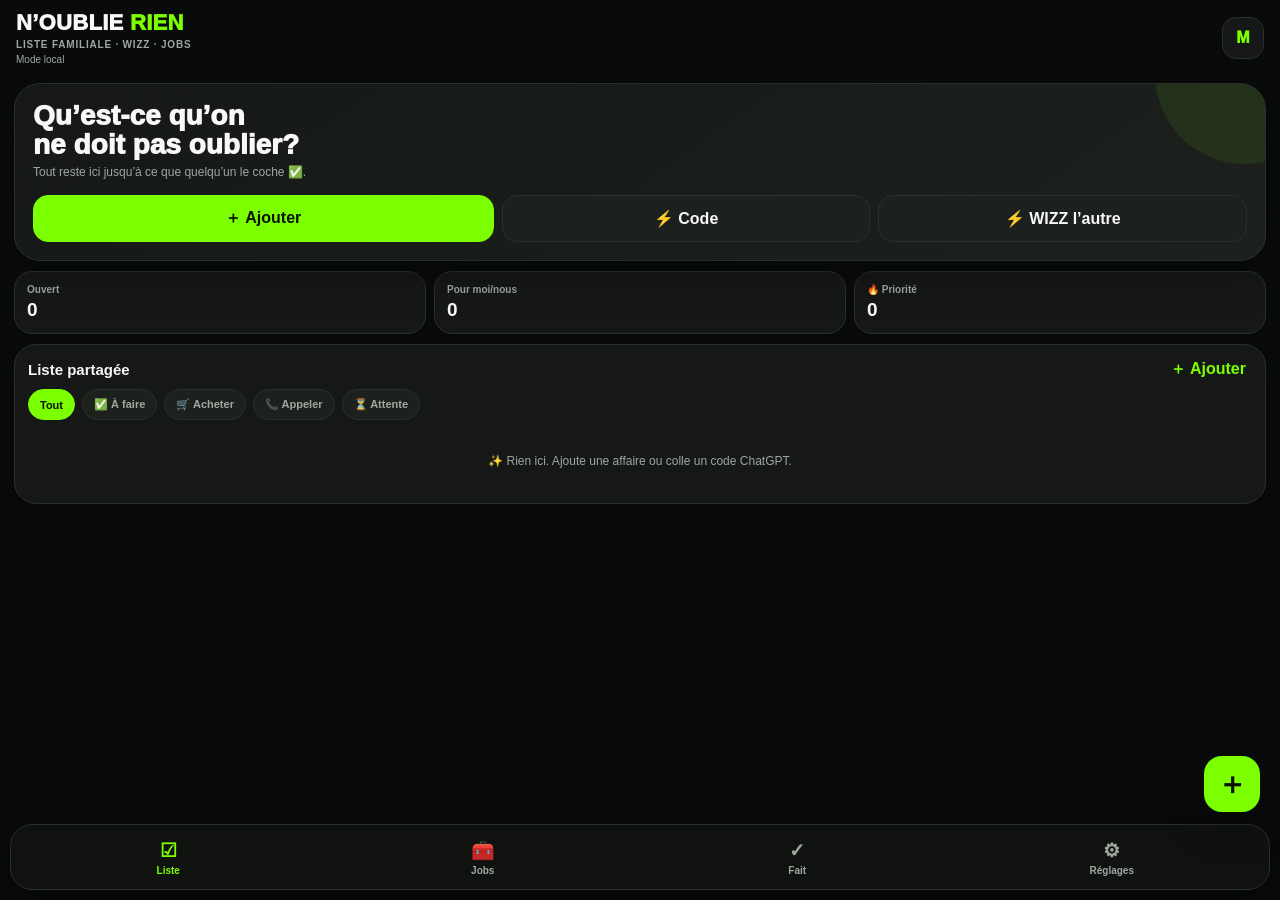
==== commit 97dca2e7: "Add files via upload" ====
--- a/index.html
+++ b/index.html
@@ -4,188 +4,18 @@
   <meta charset="utf-8">
   <meta name="viewport" content="width=device-width,initial-scale=1,viewport-fit=cover">
   <meta name="theme-color" content="#090b0a">
-  <title>BUDGET PACK</title>
+  <meta name="apple-mobile-web-app-capable" content="yes">
+  <meta name="apple-mobile-web-app-status-bar-style" content="black-translucent">
+  <title>N’OUBLIE RIEN</title>
   <link rel="manifest" href="manifest.webmanifest">
   <link rel="apple-touch-icon" href="icon-192.png">
   <link rel="stylesheet" href="styles.css">
   <script src="https://cdn.onesignal.com/sdks/web/v16/OneSignalSDK.page.js" defer></script>
 </head>
 <body>
-  <header class="topbar">
-    <div>
-      <div class="brand">BUDGET <span>PACK</span></div>
-      <div id="syncLine" class="tiny">Mode local · prêt à utiliser</div>
-    </div>
-    <button class="iconBtn" id="quickExpenseBtn" aria-label="Ajouter une dépense">＋</button>
-  </header>
-
-  <main>
-    <section class="page active" id="homePage">
-      <div id="overdraftCard"></div>
-      <div class="heroCard">
-        <div class="muted">Disponible budget</div>
-        <div class="heroAmount" id="budgetBalance">$0</div>
-        <div class="heroGrid">
-          <div><span>Jusqu'à prochaine paie</span><strong id="availableUntilPay">$0</strong></div>
-          <div><span>OVER ce mois</span><strong id="overThisMonth">$0</strong></div>
-        </div>
-      </div>
-
-      <div class="stats4">
-        <div class="miniCard"><span>À venir 7 j</span><strong id="bills7">0</strong></div>
-        <div class="miniCard dangerSoft"><span>En retard</span><strong id="lateCount">0</strong></div>
-        <div class="miniCard"><span>Épicerie sem.</span><strong id="groceryWeek">$0</strong></div>
-        <div class="miniCard"><span>Dépenses sem.</span><strong id="spendWeek">$0</strong></div>
-      </div>
-
-      <div class="sectionTitle"><span>Prochains paiements</span><button class="linkBtn" data-go="calendarPage">Voir calendrier</button></div>
-      <div id="homeBills" class="stack"></div>
-
-      <div class="actionGrid">
-        <button class="actionBtn primary" data-add="expense">💸<span>Dépense</span></button>
-        <button class="actionBtn" data-add="income">💵<span>Paie</span></button>
-        <button class="actionBtn" data-add="over">⚡<span>OVER</span></button>
-        <button class="actionBtn" id="affordBtn">🤔<span>Peut-on?</span></button>
-      </div>
-      <div class="sectionTitle"><span>Objectifs / enveloppes</span><button class="linkBtn" data-add="goal">＋ Ajouter</button></div>
-      <div id="homeGoals" class="stack"></div>
-    </section>
-
-    <section class="page" id="calendarPage">
-      <div class="sectionTitle"><span>Calendrier</span><button class="smallBtn" id="addBillBtn">＋ Facture</button></div>
-      <div class="segmented" id="calendarRange">
-        <button class="active" data-days="14">14 jours</button>
-        <button data-days="31">31 jours</button>
-        <button data-days="62">2 mois</button>
-      </div>
-      <div id="calendarList" class="timeline"></div>
-    </section>
-
-    <section class="page" id="addPage">
-      <div class="sectionTitle"><span>Ajouter</span></div>
-      <div class="bigAddList">
-        <button data-add="expense">💸 Ajouter une dépense <b>→</b></button>
-        <button data-add="income">💵 Ajouter une paie <b>→</b></button>
-        <button data-add="over">⚡ Ajouter de l'OVER <b>→</b></button>
-        <button data-add="bill">🧾 Ajouter une facture <b>→</b></button>
-        <button data-add="goal">🎯 Ajouter un objectif <b>→</b></button>
-      </div>
-      <div class="card">
-        <h3>Dépenses rapides</h3>
-        <div id="quickMerchants" class="chips"></div>
-      </div>
-    </section>
-
-    <section class="page" id="historyPage">
-      <div class="sectionTitle"><span>Historique</span></div>
-      <div class="segmented" id="historyFilter">
-        <button class="active" data-filter="all">Tout</button>
-        <button data-filter="expense">Dépenses</button>
-        <button data-filter="income">Paies</button>
-        <button data-filter="bill">Factures</button>
-      </div>
-      <div id="historyList" class="stack"></div>
-    </section>
-
-    <section class="page" id="summaryPage">
-      <div class="sectionTitle"><span>Bilan mensuel</span></div>
-      <div class="monthNav">
-        <button id="prevMonth">‹</button><strong id="summaryMonth"></strong><button id="nextMonth">›</button>
-      </div>
-      <div id="summaryCards" class="summaryGrid"></div>
-      <div class="card"><h3>Catégories</h3><div id="categoryBreakdown"></div></div>
-      <button class="fullBtn primary" id="shareSummary">🤖 Analyser mon mois avec ChatGPT</button>
-      <button class="fullBtn" id="exportBtn">📤 Exporter mes données</button>
-    </section>
-
-    <section class="page" id="settingsPage">
-      <div class="sectionTitle"><span>Paramètres</span></div>
-
-      <div class="card">
-        <h3>Compte budget</h3>
-        <label>Solde de départ<input id="startBalance" inputmode="decimal" type="number" step="0.01"></label>
-        <label>Date du solde<input id="startBalanceDate" type="date"></label>
-        <label>Découvert autorisé<input id="overdraftLimit" inputmode="decimal" type="number" step="1"></label>
-        <label>Budget épicerie / semaine<input id="groceryBudget" inputmode="decimal" type="number" step="1"></label>
-      </div>
-
-      <div class="card">
-        <h3>Budgets par catégorie</h3>
-        <div id="categoryBudgetList"></div>
-        <button id="addCategoryBudgetBtn" class="fullBtn">＋ Ajouter un budget mensuel</button>
-      </div>
-
-      <div class="card">
-        <h3>Rappels anti-oubli</h3>
-        <label class="switchRow"><span>Résumé le dimanche</span><input id="sundayReminder" type="checkbox"></label>
-        <label class="switchRow"><span>Rappel la veille</span><input id="dayBeforeReminder" type="checkbox"></label>
-        <label class="switchRow"><span>Rappel quotidien si en retard</span><input id="lateReminder" type="checkbox"></label>
-        <label>Heure des rappels<input id="reminderHour" type="number" min="0" max="23"></label>
-      </div>
-
-      <div class="card">
-        <h3>Historique</h3>
-        <select id="historyMonths">
-          <option value="12">12 mois détaillés</option>
-          <option value="24">24 mois détaillés</option>
-          <option value="always">Toujours</option>
-        </select>
-        <p class="muted small">Les mois plus vieux sont archivés en résumé plutôt qu'effacés.</p>
-      </div>
-
-      <div class="card">
-        <h3>Apparence — personnelle à ce téléphone</h3>
-        <div class="themeGrid">
-          <button data-theme="beast">🟢 BEAST</button><button data-theme="rose">🌸 Rose</button>
-          <button data-theme="violet">💜 Violet</button><button data-theme="blue">🌊 Bleu</button>
-          <button data-theme="light">🤍 Clair</button><button data-theme="dark">🌑 Noir</button>
-        </div>
-        <label>Couleur personnalisée<input id="customAccent" type="color" value="#7CFF00"></label>
-      </div>
-
-      <div class="card">
-        <h3>Budget partagé iPhone + Samsung</h3>
-        <div id="cloudStatus" class="statusBox">Pas encore connecté — l'app fonctionne localement.</div>
-        <label>Adresse du serveur gratuit Cloudflare<input id="apiUrl" placeholder="https://budget-pack-api....workers.dev"></label>
-        <label>Ton prénom / nom affiché<input id="memberName" placeholder="Francis"></label>
-        <div class="twoBtns">
-          <button id="createFamilyBtn" class="fullBtn primary">Créer notre budget partagé</button>
-          <button id="leaveCloudBtn" class="fullBtn">Déconnecter ce téléphone</button>
-        </div>
-        <label>Code pour rejoindre<input id="joinCode" maxlength="8" placeholder="ABC123"></label>
-        <button id="joinFamilyBtn" class="fullBtn">Rejoindre le budget</button>
-      </div>
-
-      <div class="card">
-        <h3>Notifications</h3>
-        <label>OneSignal App ID<input id="oneSignalAppId" placeholder="xxxxxxxx-xxxx-xxxx-xxxx-xxxxxxxxxxxx"></label>
-        <button id="enablePushBtn" class="fullBtn primary">🔔 Activer les notifications</button>
-        <p class="muted small">Sur iPhone, l'app doit être ajoutée à l'écran d'accueil pour recevoir le Web Push.</p>
-      </div>
-
-      <div class="card">
-        <h3>Gestion</h3>
-        <button id="seedBtn" class="fullBtn">Remettre les factures de départ</button>
-        <button id="importBtn" class="fullBtn">📥 Importer une sauvegarde</button>
-        <input id="importFile" type="file" accept="application/json" hidden>
-      </div>
-    </section>
-  </main>
-
-  <nav class="bottomNav">
-    <button class="active" data-page="homePage">⌂<span>Accueil</span></button>
-    <button data-page="calendarPage">▦<span>Calendrier</span></button>
-    <button data-page="addPage" class="navAdd">＋<span>Ajouter</span></button>
-    <button data-page="historyPage">↺<span>Historique</span></button>
-    <button data-page="summaryPage">▥<span>Bilan</span></button>
-    <button data-page="settingsPage">⚙<span>Réglages</span></button>
-  </nav>
-
-  <div class="modalBackdrop hidden" id="modalBackdrop">
-    <div class="modal" id="modal"></div>
-  </div>
+  <div id="app"></div>
   <div id="toast" class="toast hidden"></div>
-
+  <div id="modalBackdrop" class="modalBackdrop hidden"><div id="modal" class="modal"></div></div>
   <script src="app.js"></script>
 </body>
 </html>
--- a/styles.css
+++ b/styles.css
@@ -1,9 +1,26 @@
 :root{
-  --bg:#090b0a;--card:#151816;--card2:#1d211e;--line:#2a302c;--text:#f7f8f7;--muted:#aab2ac;
-  --accent:#7CFF00;--accentText:#081000;--danger:#ff6b6b;--warn:#ffb84d;--ok:#63d987;--shadow:0 12px 30px rgba(0,0,0,.22)
+  --bg:#090b0a;--card:#151816;--card2:#1d211e;--text:#f7f8f7;--muted:#9fa7a1;--line:#2a302b;
+  --accent:#7CFF00;--accentText:#081000;--danger:#ff6b6b;--warn:#ffcc66;--blue:#5bb8ff;
+  --shadow:0 14px 40px rgba(0,0,0,.26)
 }
-*{box-sizing:border-box}html{background:var(--bg)}body{margin:0;background:var(--bg);color:var(--text);font-family:-apple-system,BlinkMacSystemFont,"Segoe UI",sans-serif;padding-bottom:92px;min-height:100vh}
-button,input,select,textarea{font:inherit}button{cursor:pointer}.topbar{position:sticky;top:0;z-index:20;display:flex;justify-content:space-between;align-items:center;padding:16px 16px 10px;background:linear-gradient(var(--bg) 78%,transparent)}
-.brand{font-weight:950;letter-spacing:.4px;font-size:21px}.brand span{color:var(--accent)}.tiny{font-size:11px;color:var(--muted);margin-top:2px}.iconBtn{width:44px;height:44px;border-radius:14px;border:1px solid var(--line);background:var(--card);color:var(--accent);font-size:28px}
-main{max-width:720px;margin:auto;padding:6px 14px 24px}.page{display:none}.page.active{display:block}.heroCard,.card,.miniCard{background:var(--card);border:1px solid var(--line);border-radius:20px;box-shadow:var(--shadow)}.heroCard{padding:20px;margin-bottom:12px}.muted{color:var(--muted)}.small{font-size:12px}.heroAmount{font-size:42px;font-weight:950;line-height:1.1;margin:7px 0 16px}.heroGrid{display:grid;grid-template-columns:1fr 1fr;gap:10px}.heroGrid div{background:var(--card2);border-radius:14px;padding:11px}.heroGrid span,.miniCard span{display:block;color:var(--muted);font-size:11px;margin-bottom:5px}.heroGrid strong{font-size:16px}.stats4{display:grid;grid-template-columns:1fr 1fr;gap:10px}.miniCard{padding:12px}.miniCard strong{font-size:20px}.dangerSoft{border-color:rgba(255,107,107,.35)}.sectionTitle{display:flex;justify-content:space-between;align-items:center;margin:20px 2px 10px;font-weight:900}.linkBtn,.smallBtn{border:0;background:transparent;color:var(--accent);font-weight:800}.smallBtn{background:var(--card);border:1px solid var(--line);padding:8px 10px;border-radius:12px}.stack{display:flex;flex-direction:column;gap:8px}.billRow,.historyRow,.timelineRow{background:var(--card);border:1px solid var(--line);border-radius:16px;padding:12px;display:flex;align-items:center;gap:10px}.billMain,.historyMain{min-width:0;flex:1}.billTitle,.historyTitle{font-weight:800;white-space:nowrap;overflow:hidden;text-overflow:ellipsis}.sub{font-size:12px;color:var(--muted);margin-top:3px}.amount{font-weight:900;white-space:nowrap}.badge{display:inline-block;font-size:10px;font-weight:900;border-radius:999px;padding:4px 7px;margin-top:5px;background:var(--card2);color:var(--muted)}.badge.red{background:rgba(255,107,107,.14);color:var(--danger)}.badge.orange{background:rgba(255,184,77,.14);color:var(--warn)}.badge.green{background:rgba(99,217,135,.14);color:var(--ok)}.rowActions{display:flex;gap:6px}.rowActions button{border:1px solid var(--line);background:var(--card2);color:var(--text);border-radius:10px;padding:7px 9px}.actionGrid{display:grid;grid-template-columns:1fr 1fr 1fr 1fr;gap:8px;margin-top:14px}.actionBtn{border:1px solid var(--line);background:var(--card);color:var(--text);border-radius:16px;padding:12px 6px;font-size:21px}.actionBtn span{display:block;font-size:11px;margin-top:5px;font-weight:800}.primary{background:var(--accent)!important;color:var(--accentText)!important;border-color:transparent!important;font-weight:900}.segmented{display:flex;background:var(--card);border:1px solid var(--line);padding:4px;border-radius:14px;overflow:auto}.segmented button{flex:1;border:0;background:transparent;color:var(--muted);padding:8px;border-radius:10px;white-space:nowrap}.segmented button.active{background:var(--card2);color:var(--text);font-weight:850}.timeline{margin-top:12px;display:flex;flex-direction:column;gap:8px}.timelineDate{width:56px;text-align:center;font-weight:900;font-size:12px}.timelineDate b{display:block;font-size:20px}.bigAddList{display:flex;flex-direction:column;gap:8px}.bigAddList button{border:1px solid var(--line);background:var(--card);color:var(--text);padding:17px;border-radius:16px;text-align:left;font-weight:850;font-size:16px;display:flex;justify-content:space-between}.card{padding:16px;margin-top:12px}.card h3{margin:0 0 13px}.chips{display:flex;flex-wrap:wrap;gap:8px}.chip{border:1px solid var(--line);background:var(--card2);color:var(--text);border-radius:999px;padding:9px 11px;font-size:12px}.monthNav{display:grid;grid-template-columns:44px 1fr 44px;align-items:center;text-align:center;margin:5px 0 12px}.monthNav button{border:1px solid var(--line);background:var(--card);color:var(--text);border-radius:12px;font-size:24px}.summaryGrid{display:grid;grid-template-columns:1fr 1fr;gap:9px}.summaryCell{background:var(--card);border:1px solid var(--line);border-radius:16px;padding:13px}.summaryCell span{font-size:11px;color:var(--muted);display:block}.summaryCell strong{display:block;margin-top:5px;font-size:20px}.catRow{margin:10px 0}.catTop{display:flex;justify-content:space-between;font-size:12px}.bar{height:7px;background:var(--card2);border-radius:999px;overflow:hidden;margin-top:5px}.bar i{display:block;height:100%;background:var(--accent);border-radius:999px}.fullBtn{width:100%;border:1px solid var(--line);background:var(--card);color:var(--text);padding:13px;border-radius:14px;margin-top:8px;font-weight:850}.twoBtns{display:grid;grid-template-columns:1fr 1fr;gap:8px}label{display:block;color:var(--muted);font-size:12px;margin:10px 0}input,select,textarea{width:100%;margin-top:6px;border:1px solid var(--line);background:var(--card2);color:var(--text);border-radius:12px;padding:12px;outline:none}textarea{min-height:86px;resize:vertical}.switchRow{display:flex;align-items:center;justify-content:space-between;gap:12px}.switchRow input{width:auto;transform:scale(1.15);margin:0}.themeGrid{display:grid;grid-template-columns:1fr 1fr;gap:8px}.themeGrid button{border:1px solid var(--line);background:var(--card2);color:var(--text);border-radius:12px;padding:11px}.statusBox{padding:10px;border-radius:12px;background:var(--card2);font-size:12px;color:var(--muted)}.overdraft{border:1px solid rgba(255,107,107,.5);background:rgba(255,107,107,.1);border-radius:16px;padding:13px;margin-bottom:10px}.overdraft strong{color:var(--danger)}.bottomNav{position:fixed;left:0;right:0;bottom:0;z-index:30;display:grid;grid-template-columns:repeat(6,1fr);padding:7px max(6px,env(safe-area-inset-left)) calc(7px + env(safe-area-inset-bottom));background:rgba(9,11,10,.96);border-top:1px solid var(--line);backdrop-filter:blur(14px)}.bottomNav button{border:0;background:transparent;color:var(--muted);font-size:19px;padding:5px 1px}.bottomNav button span{display:block;font-size:9px;margin-top:2px}.bottomNav button.active{color:var(--accent)}.navAdd{font-size:26px!important}.modalBackdrop{position:fixed;inset:0;background:rgba(0,0,0,.72);z-index:50;display:flex;align-items:flex-end;justify-content:center}.modalBackdrop.hidden,.toast.hidden{display:none}.modal{width:min(720px,100%);max-height:88vh;overflow:auto;background:var(--bg);border:1px solid var(--line);border-radius:22px 22px 0 0;padding:16px 16px calc(18px + env(safe-area-inset-bottom))}.modalHeader{display:flex;justify-content:space-between;align-items:center}.modalHeader h2{margin:0}.closeBtn{border:0;background:var(--card);color:var(--text);width:38px;height:38px;border-radius:12px}.formGrid{display:grid;grid-template-columns:1fr 1fr;gap:8px}.formGrid .span2{grid-column:1/-1}.toast{position:fixed;z-index:80;left:50%;bottom:100px;transform:translateX(-50%);background:var(--text);color:var(--bg);border-radius:999px;padding:10px 14px;font-size:12px;font-weight:850;box-shadow:var(--shadow)}.dangerText{color:var(--danger)!important}.okText{color:var(--ok)!important}.warnText{color:var(--warn)!important}
-@media(max-width:430px){.heroAmount{font-size:37px}.actionGrid{grid-template-columns:1fr 1fr 1fr 1fr}.actionBtn{font-size:19px;padding:11px 3px}.bottomNav button span{font-size:8px}.twoBtns{grid-template-columns:1fr}}
+*{box-sizing:border-box}html{background:var(--bg)}body{margin:0;background:var(--bg);color:var(--text);font-family:-apple-system,BlinkMacSystemFont,"Segoe UI",Roboto,Arial,sans-serif;padding-bottom:98px;min-height:100vh}
+button,input,textarea,select{font:inherit}.hidden{display:none!important}
+.topbar{position:sticky;top:0;z-index:20;padding:calc(10px + env(safe-area-inset-top)) 16px 10px;background:linear-gradient(180deg,var(--bg) 82%,rgba(9,11,10,.84));backdrop-filter:blur(16px);display:flex;justify-content:space-between;align-items:center;gap:12px}
+.brand{font-weight:1000;font-size:22px;letter-spacing:.3px}.brand span{color:var(--accent)}.subbrand{font-size:10px;font-weight:900;color:var(--muted);letter-spacing:.8px;text-transform:uppercase;margin-top:3px}.sync{font-size:10px;color:var(--muted);margin-top:4px}.sync.ok{color:var(--accent)}.sync.bad{color:var(--danger)}
+.avatar{width:42px;height:42px;border-radius:14px;border:1px solid var(--line);background:var(--card);display:grid;place-items:center;font-weight:1000;color:var(--accent)}
+main{padding:8px 14px 22px}.page{display:none}.page.active{display:block}.stack{display:flex;flex-direction:column;gap:10px}
+.hero{border:1px solid var(--line);border-radius:26px;padding:18px;background:linear-gradient(145deg,var(--card),var(--card2));box-shadow:var(--shadow);overflow:hidden;position:relative}.hero:after{content:"";position:absolute;right:-70px;top:-100px;width:180px;height:180px;border-radius:50%;background:var(--accent);opacity:.08}.heroTitle{font-size:28px;font-weight:1000;line-height:1.02}.heroSub{color:var(--muted);font-size:12px;margin-top:6px}.heroButtons{display:grid;grid-template-columns:1.25fr 1fr 1fr;gap:8px;margin-top:16px;position:relative;z-index:1}
+.btn{border:1px solid var(--line);background:var(--card2);color:var(--text);border-radius:15px;padding:12px 10px;font-weight:900}.btn.primary{background:var(--accent);color:var(--accentText);border-color:var(--accent)}.btn.danger{color:var(--danger);border-color:rgba(255,107,107,.35)}.btn.small{padding:8px 10px;border-radius:12px;font-size:12px}.btn.ghost{background:transparent}.btn:active{transform:scale(.98)}
+.stats{display:grid;grid-template-columns:repeat(3,1fr);gap:8px;margin:10px 0}.stat{border:1px solid var(--line);background:var(--card);border-radius:18px;padding:12px;min-width:0}.stat span{display:block;color:var(--muted);font-size:10px;font-weight:800}.stat strong{display:block;font-size:19px;margin-top:4px;white-space:nowrap;overflow:hidden;text-overflow:ellipsis}
+.section{border:1px solid var(--line);border-radius:22px;padding:13px;background:var(--card);box-shadow:var(--shadow);margin-top:10px}.sectionHead{display:flex;align-items:center;justify-content:space-between;gap:10px;margin-bottom:8px}.sectionHead strong{font-size:15px}.sectionHead button{border:0;background:none;color:var(--accent);font-weight:900}.sectionHint{color:var(--muted);font-size:11px;margin-top:-3px;margin-bottom:9px}
+.chips{display:flex;gap:7px;overflow:auto;padding-bottom:2px;margin:8px 0 10px}.chip{white-space:nowrap;border:1px solid var(--line);background:var(--card2);color:var(--muted);border-radius:999px;padding:8px 11px;font-weight:900;font-size:11px}.chip.active{background:var(--accent);color:var(--accentText);border-color:var(--accent)}
+.task{display:flex;gap:10px;align-items:flex-start;padding:12px 2px;border-top:1px solid var(--line)}.task:first-child{border-top:0}.taskIcon{width:40px;height:40px;border-radius:13px;background:var(--card2);display:grid;place-items:center;font-size:19px;flex:0 0 auto}.taskMain{min-width:0;flex:1}.taskTitle{font-weight:950;line-height:1.2}.taskMeta{font-size:11px;color:var(--muted);margin-top:3px}.taskNote{font-size:12px;color:#d8ddd9;margin-top:6px;line-height:1.35}.taskHot{color:var(--warn);font-weight:900}.taskDone{opacity:.58}.taskDone .taskTitle{text-decoration:line-through}.actions{display:flex;gap:6px;flex:0 0 auto}.iconBtn{width:36px;height:36px;border:1px solid var(--line);border-radius:12px;background:var(--card2);color:var(--text);display:grid;place-items:center;font-size:16px}.iconBtn.wizz{color:var(--warn)}.iconBtn.done{color:var(--accent)}
+.empty{padding:22px 10px;text-align:center;color:var(--muted);font-size:12px}
+.job{border:1px solid var(--line);border-radius:20px;background:var(--card);padding:13px;margin-top:10px}.jobTop{display:flex;gap:10px;align-items:flex-start}.jobTitle{font-size:17px;font-weight:1000}.jobMeta{font-size:11px;color:var(--muted);margin-top:3px}.progress{height:7px;background:var(--card2);border-radius:999px;overflow:hidden;margin:10px 0}.progress i{display:block;height:100%;background:var(--accent);width:0}.jobItems{display:flex;flex-direction:column;gap:3px}.jobItem{display:flex;align-items:center;gap:9px;border-top:1px solid var(--line);padding:10px 2px}.jobItem:first-child{border-top:0}.jobItem input{width:20px;height:20px;accent-color:var(--accent)}.jobItem.done span{text-decoration:line-through;color:var(--muted)}.jobItem span{flex:1;font-size:13px}.jobFoot{display:flex;gap:7px;flex-wrap:wrap;margin-top:10px}
+.badge{display:inline-flex;align-items:center;gap:5px;border-radius:999px;padding:5px 8px;background:var(--card2);font-size:10px;font-weight:900;color:var(--muted)}.badge.hot{color:var(--warn)}.badge.mine{color:var(--blue)}
+.bottomNav{position:fixed;z-index:30;left:10px;right:10px;bottom:calc(10px + env(safe-area-inset-bottom));height:66px;border:1px solid var(--line);border-radius:22px;background:rgba(17,20,18,.94);backdrop-filter:blur(18px);display:grid;grid-template-columns:repeat(4,1fr);box-shadow:0 10px 36px rgba(0,0,0,.45)}.navBtn{border:0;background:none;color:var(--muted);display:flex;flex-direction:column;align-items:center;justify-content:center;gap:3px;font-weight:850;font-size:10px}.navBtn b{font-size:19px}.navBtn.active{color:var(--accent)}
+.fab{position:fixed;z-index:31;right:20px;bottom:calc(88px + env(safe-area-inset-bottom));width:56px;height:56px;border:0;border-radius:18px;background:var(--accent);color:var(--accentText);font-size:30px;font-weight:900;box-shadow:var(--shadow)}
+.modalBackdrop{position:fixed;z-index:100;inset:0;background:rgba(0,0,0,.65);display:flex;align-items:flex-end;justify-content:center}.modal{width:min(720px,100%);max-height:88vh;overflow:auto;background:var(--bg);border:1px solid var(--line);border-radius:26px 26px 0 0;padding:16px 16px calc(18px + env(safe-area-inset-bottom));box-shadow:0 -10px 40px rgba(0,0,0,.4)}.modalHead{display:flex;align-items:center;justify-content:space-between;gap:10px;margin-bottom:12px}.modalHead h2{font-size:20px;margin:0}.close{width:36px;height:36px;border-radius:12px;border:1px solid var(--line);background:var(--card);color:var(--text)}
+label{display:block;font-size:11px;color:var(--muted);font-weight:850;margin:10px 0 5px}input,textarea,select{width:100%;border:1px solid var(--line);background:var(--card);color:var(--text);border-radius:14px;padding:12px;outline:none}textarea{resize:vertical;min-height:84px}.formGrid{display:grid;grid-template-columns:1fr 1fr;gap:9px}.full{width:100%}.modalActions{display:grid;grid-template-columns:1fr 1fr;gap:8px;margin-top:12px}.codeBox{font-family:ui-monospace,SFMono-Regular,Menlo,monospace;font-size:11px;line-height:1.45;background:#0d100e;border:1px solid var(--line);border-radius:14px;padding:11px;overflow:auto;color:#dfe9e2}.tiny{font-size:10px;color:var(--muted)}.settingsCard{border:1px solid var(--line);background:var(--card);border-radius:20px;padding:14px;margin-top:10px}.settingsCard h3{margin:0 0 8px;font-size:15px}.two{display:grid;grid-template-columns:1fr 1fr;gap:8px}.memberRow{display:flex;justify-content:space-between;align-items:center;padding:9px 0;border-top:1px solid var(--line)}.memberRow:first-child{border-top:0}
+.toast{position:fixed;z-index:200;left:50%;transform:translateX(-50%);bottom:calc(90px + env(safe-area-inset-bottom));background:#f2f4f2;color:#101310;padding:11px 14px;border-radius:13px;font-size:12px;font-weight:900;box-shadow:var(--shadow);max-width:88%;text-align:center}
+@media(max-width:420px){.heroButtons{grid-template-columns:1.15fr 1fr}.heroButtons .wide{grid-column:span 2}.formGrid,.two{grid-template-columns:1fr}.actions{gap:4px}.iconBtn{width:34px;height:34px}}
